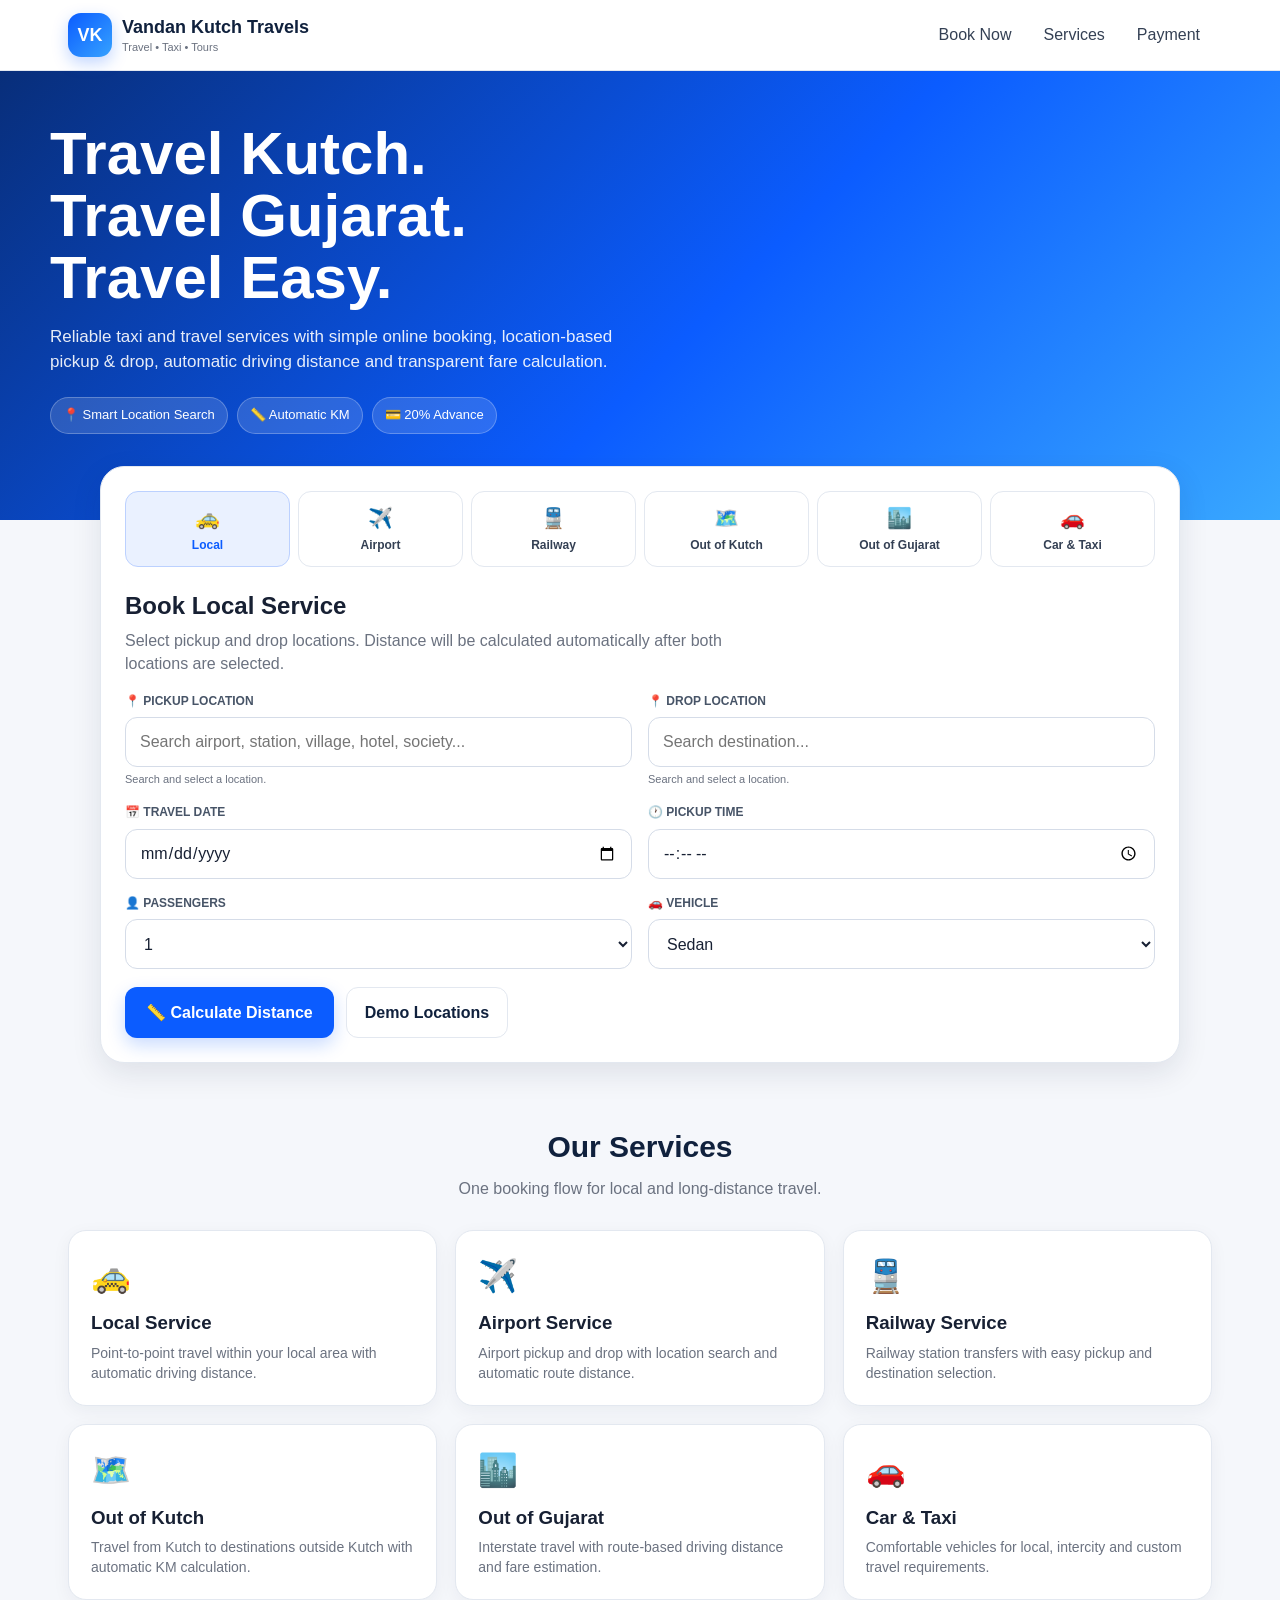
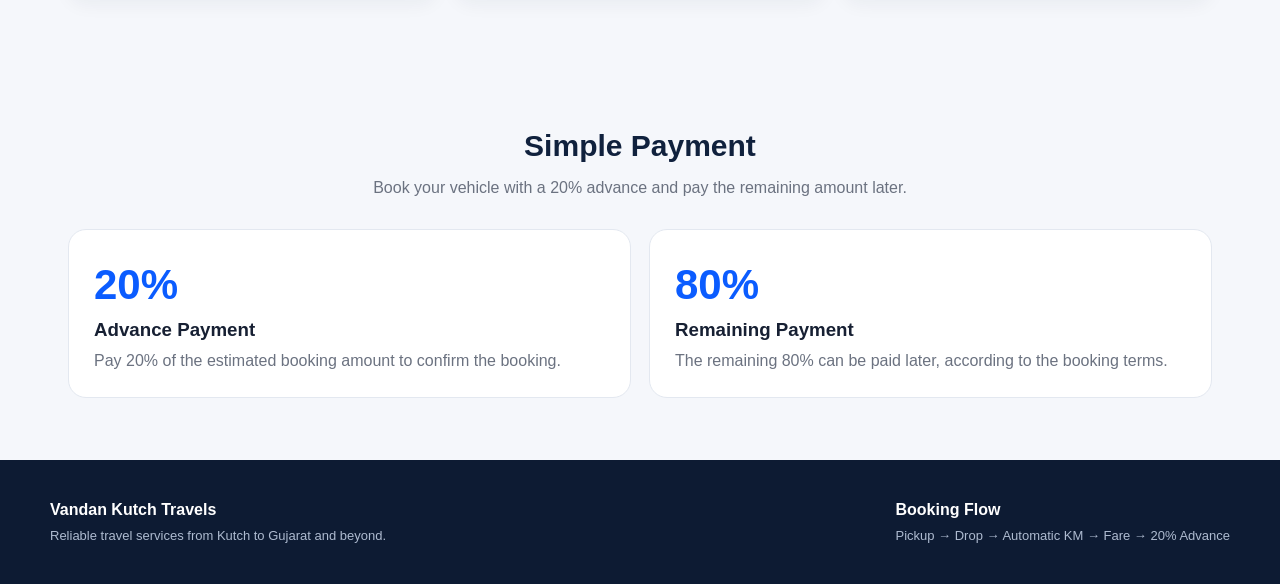
==== index.html @ 5c60fc68 "Add files via upload" ====
<!DOCTYPE html>
<html lang="en">
<head>
<meta charset="UTF-8">
<meta name="viewport" content="width=device-width, initial-scale=1.0, viewport-fit=cover">
<meta name="theme-color" content="#0b5cff">
<title>Vandan Kutch Travels</title>
<style>
*{box-sizing:border-box;margin:0;padding:0}
:root{
  --primary:#0b5cff;--primary2:#0647c7;--dark:#10213d;--text:#172033;
  --muted:#6b7280;--bg:#f5f7fb;--white:#fff;--green:#159447;
  --border:#e3e8f0;--shadow:0 10px 30px rgba(16,33,61,.10);--radius:18px
}
body{font-family:-apple-system,BlinkMacSystemFont,"Segoe UI",Roboto,Arial,sans-serif;background:var(--bg);color:var(--text);line-height:1.45}
button,input,select{font:inherit}
button{cursor:pointer}
.header{position:sticky;top:0;z-index:50;background:rgba(255,255,255,.96);backdrop-filter:blur(12px);border-bottom:1px solid var(--border)}
.nav{max-width:1180px;margin:auto;display:flex;align-items:center;justify-content:space-between;padding:13px 18px}
.brand{display:flex;align-items:center;gap:10px;text-decoration:none;color:var(--dark)}
.logo{width:44px;height:44px;border-radius:13px;background:linear-gradient(135deg,var(--primary),#36a2ff);color:white;display:grid;place-items:center;font-weight:900;font-size:18px;box-shadow:0 6px 16px rgba(11,92,255,.25)}
.brand strong{font-size:18px}.brand small{display:block;color:var(--muted);font-size:11px}
.navlinks{display:flex;gap:8px}.navlinks button{border:0;background:transparent;padding:10px 12px;color:#344054;border-radius:10px}.navlinks button:hover{background:#eef4ff}
.menu{display:none;border:0;background:#eef4ff;padding:9px 11px;border-radius:10px}
.hero{background:linear-gradient(135deg,#082e7a,#0b5cff 55%,#39a8ff);color:#fff;padding:52px 18px 86px}
.hero-inner{max-width:1180px;margin:auto;display:grid;grid-template-columns:1.05fr .95fr;gap:35px;align-items:center}
.hero h1{font-size:clamp(34px,5vw,60px);line-height:1.03;margin-bottom:17px}.hero p{font-size:17px;opacity:.9;max-width:610px}
.hero-badges{display:flex;flex-wrap:wrap;gap:9px;margin-top:22px}.badge{background:rgba(255,255,255,.14);border:1px solid rgba(255,255,255,.25);padding:8px 12px;border-radius:99px;font-size:13px}
.booking{margin-top:-54px;position:relative;z-index:2;padding:0 18px}
.booking-card{max-width:1080px;margin:auto;background:white;border:1px solid var(--border);border-radius:24px;box-shadow:var(--shadow);padding:24px}
.service-tabs{display:grid;grid-template-columns:repeat(6,1fr);gap:8px;margin-bottom:22px}
.service-tab{border:1px solid var(--border);background:#fff;padding:12px 7px;border-radius:13px;font-weight:700;color:#344054;font-size:12px}
.service-tab.active{background:#eaf1ff;color:var(--primary);border-color:#bcd1ff}
.tab-icon{font-size:20px;display:block;margin-bottom:4px}
.form-grid{display:grid;grid-template-columns:1fr 1fr;gap:16px}
.field{position:relative}.field label{font-size:12px;font-weight:800;color:#475467;display:block;margin-bottom:7px}
.field input,.field select{width:100%;height:50px;border:1px solid #d5dce8;border-radius:12px;padding:0 14px;outline:none;background:#fff;color:var(--text)}
.field input:focus,.field select:focus{border-color:var(--primary);box-shadow:0 0 0 3px rgba(11,92,255,.10)}
.location-wrap{position:relative}.location-status{font-size:11px;margin-top:5px;color:var(--muted)}
.suggestions{position:absolute;left:0;right:0;top:78px;background:#fff;border:1px solid var(--border);border-radius:12px;box-shadow:0 12px 28px rgba(0,0,0,.13);z-index:20;overflow:hidden;display:none}
.suggestion{padding:12px 14px;border-bottom:1px solid #f0f2f5;cursor:pointer}.suggestion:last-child{border:0}.suggestion:hover{background:#f6f9ff}.suggestion b{display:block;font-size:13px}.suggestion span{font-size:11px;color:var(--muted)}
.form-actions{display:flex;gap:12px;align-items:center;flex-wrap:wrap;margin-top:18px}
.primary{border:0;background:var(--primary);color:#fff;padding:14px 21px;border-radius:12px;font-weight:800;box-shadow:0 7px 18px rgba(11,92,255,.22)}
.primary:hover{background:var(--primary2)}
.secondary{border:1px solid var(--border);background:#fff;color:var(--dark);padding:13px 18px;border-radius:12px;font-weight:700}
.distance-box{margin-top:16px;background:#f7fbff;border:1px solid #d8e7ff;border-radius:15px;padding:15px;display:none}
.distance-row{display:flex;justify-content:space-between;gap:15px;flex-wrap:wrap}.distance-value{font-size:25px;font-weight:900;color:var(--primary)}.fare-value{font-size:25px;font-weight:900;color:var(--green)}
.note{font-size:11px;color:var(--muted);margin-top:5px}
.section{max-width:1180px;margin:auto;padding:62px 18px}.section h2{text-align:center;font-size:30px;color:var(--dark)}.section-lead{text-align:center;color:var(--muted);max-width:650px;margin:8px auto 30px}
.cards{display:grid;grid-template-columns:repeat(3,1fr);gap:18px}.card{background:#fff;border:1px solid var(--border);border-radius:18px;padding:22px;box-shadow:0 5px 18px rgba(16,33,61,.05)}.card-icon{font-size:32px}.card h3{margin:10px 0 6px}.card p{color:var(--muted);font-size:14px}
.payment{display:grid;grid-template-columns:1fr 1fr;gap:18px;align-items:stretch}.payment-box{background:#fff;border:1px solid var(--border);border-radius:18px;padding:25px}.advance{font-size:42px;font-weight:900;color:var(--primary)}
.summary{display:none;margin-top:18px;border:1px solid #cfe0ff;background:#f7faff;border-radius:17px;padding:20px}.summary h3{margin-bottom:12px}.summary-grid{display:grid;grid-template-columns:1fr 1fr;gap:10px;font-size:13px}.summary-grid div{background:#fff;border-radius:10px;padding:10px}.summary-grid span{display:block;color:var(--muted);font-size:11px}
.footer{background:#0d1b33;color:#dbe6f7;padding:38px 18px}.footer-inner{max-width:1180px;margin:auto;display:flex;justify-content:space-between;gap:25px;flex-wrap:wrap}.footer strong{color:#fff}.footer p{font-size:13px;margin-top:6px;color:#aebbd0}
.toast{position:fixed;right:18px;bottom:18px;z-index:100;background:#172033;color:#fff;padding:13px 16px;border-radius:12px;box-shadow:var(--shadow);display:none;font-size:13px}
@media(max-width:850px){.hero-inner{grid-template-columns:1fr}.hero{padding-top:38px}.service-tabs{grid-template-columns:repeat(3,1fr)}.cards{grid-template-columns:1fr 1fr}.payment{grid-template-columns:1fr}.navlinks{display:none}.menu{display:block}}
@media(max-width:560px){.form-grid{grid-template-columns:1fr}.cards{grid-template-columns:1fr}.booking-card{padding:16px;border-radius:18px}.service-tab{padding:10px 4px}.hero{padding-bottom:70px}.section{padding:45px 16px}.summary-grid{grid-template-columns:1fr}.brand strong{font-size:15px}}
</style>
</head>
<body>

<header class="header">
  <nav class="nav">
    <a class="brand" href="#">
      <div class="logo">VK</div>
      <div><strong>Vandan Kutch Travels</strong><small>Travel • Taxi • Tours</small></div>
    </a>
    <div class="navlinks">
      <button onclick="scrollToBooking()">Book Now</button>
      <button onclick="document.getElementById('services').scrollIntoView({behavior:'smooth'})">Services</button>
      <button onclick="document.getElementById('payment').scrollIntoView({behavior:'smooth'})">Payment</button>
    </div>
    <button class="menu" onclick="scrollToBooking()">☰</button>
  </nav>
</header>

<section class="hero">
  <div class="hero-inner">
    <div>
      <h1>Travel Kutch.<br>Travel Gujarat.<br>Travel Easy.</h1>
      <p>Reliable taxi and travel services with simple online booking, location-based pickup & drop, automatic driving distance and transparent fare calculation.</p>
      <div class="hero-badges">
        <span class="badge">📍 Smart Location Search</span>
        <span class="badge">📏 Automatic KM</span>
        <span class="badge">💳 20% Advance</span>
      </div>
    </div>
    <div></div>
  </div>
</section>

<section class="booking" id="booking">
  <div class="booking-card">
    <div class="service-tabs" id="serviceTabs">
      <button class="service-tab active" data-service="Local Service"><span class="tab-icon">🚕</span>Local</button>
      <button class="service-tab" data-service="Airport Service"><span class="tab-icon">✈️</span>Airport</button>
      <button class="service-tab" data-service="Railway Service"><span class="tab-icon">🚆</span>Railway</button>
      <button class="service-tab" data-service="Out of Kutch Service"><span class="tab-icon">🗺️</span>Out of Kutch</button>
      <button class="service-tab" data-service="Out of Gujarat Service"><span class="tab-icon">🏙️</span>Out of Gujarat</button>
      <button class="service-tab" data-service="Car & Taxi"><span class="tab-icon">🚗</span>Car & Taxi</button>
    </div>

    <h2 id="bookingTitle">Book Local Service</h2>
    <p class="section-lead" style="margin:5px 0 18px;text-align:left">Select pickup and drop locations. Distance will be calculated automatically after both locations are selected.</p>

    <div class="form-grid">
      <div class="field">
        <label>📍 PICKUP LOCATION</label>
        <div class="location-wrap">
          <input id="pickup" autocomplete="off" placeholder="Search airport, station, village, hotel, society..." />
          <div id="pickupSuggestions" class="suggestions"></div>
        </div>
        <div id="pickupStatus" class="location-status">Search and select a location.</div>
      </div>

      <div class="field">
        <label>📍 DROP LOCATION</label>
        <div class="location-wrap">
          <input id="drop" autocomplete="off" placeholder="Search destination..." />
          <div id="dropSuggestions" class="suggestions"></div>
        </div>
        <div id="dropStatus" class="location-status">Search and select a location.</div>
      </div>

      <div class="field">
        <label>📅 TRAVEL DATE</label>
        <input id="travelDate" type="date">
      </div>
      <div class="field">
        <label>🕐 PICKUP TIME</label>
        <input id="travelTime" type="time">
      </div>

      <div class="field">
        <label>👤 PASSENGERS</label>
        <select id="passengers"><option>1</option><option>2</option><option>3</option><option>4</option><option>5</option><option>6</option><option>7</option><option>8+</option></select>
      </div>
      <div class="field">
        <label>🚗 VEHICLE</label>
        <select id="vehicle">
          <option value="Sedan">Sedan</option>
          <option value="SUV">SUV</option>
          <option value="Innova">Innova</option>
          <option value="Tempo Traveller">Tempo Traveller</option>
        </select>
      </div>
    </div>

    <div class="form-actions">
      <button class="primary" onclick="calculateDistance()">📏 Calculate Distance</button>
      <button class="secondary" onclick="useDemoLocations()">Demo Locations</button>
    </div>

    <div class="distance-box" id="distanceBox">
      <div class="distance-row">
        <div><small>DRIVING DISTANCE</small><div class="distance-value" id="distanceValue">—</div><div class="note" id="durationValue">—</div></div>
        <div><small>ESTIMATED FARE</small><div class="fare-value" id="fareValue">₹ —</div><div class="note">Final fare can be confirmed by Vandan Kutch Travels.</div></div>
      </div>
    </div>

    <div class="summary" id="summary">
      <h3>Booking Summary</h3>
      <div class="summary-grid">
        <div><span>Service</span><b id="sService">—</b></div>
        <div><span>Vehicle</span><b id="sVehicle">—</b></div>
        <div><span>Pickup</span><b id="sPickup">—</b></div>
        <div><span>Drop</span><b id="sDrop">—</b></div>
        <div><span>Date & Time</span><b id="sDate">—</b></div>
        <div><span>Advance (20%)</span><b id="sAdvance">—</b></div>
      </div>
      <button class="primary" style="margin-top:15px" onclick="sendBooking()">Continue Booking</button>
    </div>
  </div>
</section>

<section class="section" id="services">
  <h2>Our Services</h2>
  <p class="section-lead">One booking flow for local and long-distance travel.</p>
  <div class="cards">
    <div class="card"><div class="card-icon">🚕</div><h3>Local Service</h3><p>Point-to-point travel within your local area with automatic driving distance.</p></div>
    <div class="card"><div class="card-icon">✈️</div><h3>Airport Service</h3><p>Airport pickup and drop with location search and automatic route distance.</p></div>
    <div class="card"><div class="card-icon">🚆</div><h3>Railway Service</h3><p>Railway station transfers with easy pickup and destination selection.</p></div>
    <div class="card"><div class="card-icon">🗺️</div><h3>Out of Kutch</h3><p>Travel from Kutch to destinations outside Kutch with automatic KM calculation.</p></div>
    <div class="card"><div class="card-icon">🏙️</div><h3>Out of Gujarat</h3><p>Interstate travel with route-based driving distance and fare estimation.</p></div>
    <div class="card"><div class="card-icon">🚗</div><h3>Car & Taxi</h3><p>Comfortable vehicles for local, intercity and custom travel requirements.</p></div>
  </div>
</section>

<section class="section" id="payment">
  <h2>Simple Payment</h2>
  <p class="section-lead">Book your vehicle with a 20% advance and pay the remaining amount later.</p>
  <div class="payment">
    <div class="payment-box"><div class="advance">20%</div><h3>Advance Payment</h3><p style="color:var(--muted);margin-top:6px">Pay 20% of the estimated booking amount to confirm the booking.</p></div>
    <div class="payment-box"><div class="advance">80%</div><h3>Remaining Payment</h3><p style="color:var(--muted);margin-top:6px">The remaining 80% can be paid later, according to the booking terms.</p></div>
  </div>
</section>

<footer class="footer">
  <div class="footer-inner">
    <div><strong>Vandan Kutch Travels</strong><p>Reliable travel services from Kutch to Gujarat and beyond.</p></div>
    <div><strong>Booking Flow</strong><p>Pickup → Drop → Automatic KM → Fare → 20% Advance</p></div>
  </div>
</footer>

<div class="toast" id="toast"></div>

<script>
/*
  VAN​DAN KUTCH TRAVELS — AUTOMATIC DISTANCE ENGINE

  IMPORTANT:
  1. Enable Google Maps Platform APIs in Google Cloud.
  2. For production, use a restricted API key and preferably a secure backend/proxy.
  3. Replace GOOGLE_MAPS_API_KEY below with your browser-restricted key.
  4. The production version should use Google Places/Autocomplete + Routes API.
*/

const GOOGLE_MAPS_API_KEY = "YOUR_GOOGLE_MAPS_API_KEY";

let selectedService = "Local Service";
let pickupPlace = null;
let dropPlace = null;
let lastDistanceKm = 0;

const serviceTabs = document.querySelectorAll(".service-tab");
serviceTabs.forEach(btn => btn.addEventListener("click", () => {
  serviceTabs.forEach(b => b.classList.remove("active"));
  btn.classList.add("active");
  selectedService = btn.dataset.service;
  document.getElementById("bookingTitle").textContent = "Book " + selectedService;
  resetRoute();
}));

function scrollToBooking(){document.getElementById("booking").scrollIntoView({behavior:"smooth"});}

function resetRoute(){
  pickupPlace=null;dropPlace=null;lastDistanceKm=0;
  document.getElementById("pickupStatus").textContent="Search and select a location.";
  document.getElementById("dropStatus").textContent="Search and select a location.";
  document.getElementById("distanceBox").style.display="none";
  document.getElementById("summary").style.display="none";
}

function showToast(msg){
  const t=document.getElementById("toast");t.textContent=msg;t.style.display="block";
  clearTimeout(window.toastTimer);window.toastTimer=setTimeout(()=>t.style.display="none",2800);
}

/*
  Demo autocomplete:
  This is only a fallback so the new HTML can be tested immediately.
  In production, replace this with Google Places Autocomplete / Places API.
*/
const demoPlaces=[
  {name:"Bhuj Airport, Bhuj, Gujarat",lat:23.2878,lng:69.6701},
  {name:"Bhuj Railway Station, Bhuj, Gujarat",lat:23.2534,lng:69.6669},
  {name:"Mundra, Kutch, Gujarat",lat:22.8397,lng:69.7219},
  {name:"Gandhidham, Kutch, Gujarat",lat:23.0753,lng:70.1337},
  {name:"Anjar, Kutch, Gujarat",lat:23.1132,lng:70.0266},
  {name:"Gandhi Dham Railway Station, Gujarat",lat:23.0745,lng:70.1328},
  {name:"Ahmedabad Airport, Gujarat",lat:23.0734,lng:72.6266},
  {name:"Ahmedabad Railway Station, Gujarat",lat:23.0264,lng:72.6006},
  {name:"Vadodara Airport, Gujarat",lat:22.3362,lng:73.2263},
  {name:"Rajkot Airport, Gujarat",lat:22.3094,lng:70.7795}
];

function attachSearch(inputId,suggestId,statusId,type){
  const input=document.getElementById(inputId), box=document.getElementById(suggestId);
  input.addEventListener("input",()=>{
    const q=input.value.trim().toLowerCase();
    box.innerHTML="";
    if(!q){box.style.display="none";return}
    const matches=demoPlaces.filter(p=>p.name.toLowerCase().includes(q)).slice(0,6);
    matches.forEach(p=>{
      const d=document.createElement("div");d.className="suggestion";
      d.innerHTML="<b>📍 "+p.name.split(",")[0]+"</b><span>"+p.name+"</span>";
      d.onclick=()=>{
        input.value=p.name;
        box.style.display="none";
        if(type==="pickup") pickupPlace=p; else dropPlace=p;
        document.getElementById(statusId).textContent="✓ Location selected";
        if(pickupPlace&&dropPlace) calculateDistance();
      };
      box.appendChild(d);
    });
    box.style.display=matches.length?"block":"none";
  });
}
attachSearch("pickup","pickupSuggestions","pickupStatus","pickup");
attachSearch("drop","dropSuggestions","dropStatus","drop");

function haversine(a,b){
  const R=6371,rad=Math.PI/180;
  const dLat=(b.lat-a.lat)*rad,dLng=(b.lng-a.lng)*rad;
  const x=Math.sin(dLat/2)**2+Math.cos(a.lat*rad)*Math.cos(b.lat*rad)*Math.sin(dLng/2)**2;
  return 2*R*Math.asin(Math.sqrt(x));
}

/*
  Route distance:
  The demo fallback estimates distance using coordinates.
  Once Google Routes API is connected, replace this function with
  computeRoutes() from your secured backend / Google Routes API.
*/
async function getDrivingDistance(){
  if(!pickupPlace||!dropPlace) throw new Error("Select both locations.");

  // Production placeholder:
  // return await fetch("/api/routes", {
  //   method:"POST",
  //   headers:{"Content-Type":"application/json"},
  //   body:JSON.stringify({origin:pickupPlace,destination:dropPlace})
  // }).then(r=>r.json());

  // Temporary test fallback — NOT road distance.
  // This keeps the UI functional until the Google Routes API is connected.
  const straightKm=haversine(pickupPlace,dropPlace);
  return {distanceKm:straightKm*1.25,durationMin:Math.max(8,Math.round(straightKm*1.8))};
}

function ratePerKm(){
  switch(selectedService){
    case "Local Service": return 18;
    case "Airport Service": return 20;
    case "Railway Service": return 19;
    case "Out of Kutch Service": return 17;
    case "Out of Gujarat Service": return 16;
    case "Car & Taxi": return 18;
    default:return 18;
  }
}

async function calculateDistance(){
  if(!pickupPlace||!dropPlace){
    showToast("Please search and select both Pickup and Drop locations.");
    return;
  }
  const btn=document.querySelector(".form-actions .primary");
  const old=btn.textContent;btn.disabled=true;btn.textContent="Calculating…";
  try{
    const route=await getDrivingDistance();
    lastDistanceKm=route.distanceKm;
    const fare=Math.max(300,Math.round(lastDistanceKm*ratePerKm()));
    document.getElementById("distanceValue").textContent=lastDistanceKm.toFixed(1)+" KM";
    document.getElementById("durationValue").textContent="Estimated driving time: "+route.durationMin+" min";
    document.getElementById("fareValue").textContent="₹ "+fare.toLocaleString("en-IN");
    document.getElementById("distanceBox").style.display="block";
    updateSummary(fare);
  }catch(e){showToast(e.message||"Could not calculate route.");}
  finally{btn.disabled=false;btn.textContent=old}
}

function updateSummary(fare){
  document.getElementById("sService").textContent=selectedService;
  document.getElementById("sVehicle").textContent=document.getElementById("vehicle").value;
  document.getElementById("sPickup").textContent=pickupPlace.name;
  document.getElementById("sDrop").textContent=dropPlace.name;
  const date=document.getElementById("travelDate").value||"Date not selected";
  const time=document.getElementById("travelTime").value||"Time not selected";
  document.getElementById("sDate").textContent=date+" • "+time;
  document.getElementById("sAdvance").textContent="₹ "+Math.round(fare*.20).toLocaleString("en-IN");
  document.getElementById("summary").style.display="block";
}

function useDemoLocations(){
  pickupPlace=demoPlaces[1];dropPlace=demoPlaces[0];
  document.getElementById("pickup").value=pickupPlace.name;
  document.getElementById("drop").value=dropPlace.name;
  document.getElementById("pickupStatus").textContent="✓ Location selected";
  document.getElementById("dropStatus").textContent="✓ Location selected";
  calculateDistance();
}

function sendBooking(){
  if(!pickupPlace||!dropPlace||!lastDistanceKm){showToast("Please calculate the distance first.");return}
  showToast("Booking flow ready — connect Firebase/WhatsApp/payment next.");
}

document.getElementById("travelDate").min=new Date().toISOString().split("T")[0];
</script>
</body>
</html>
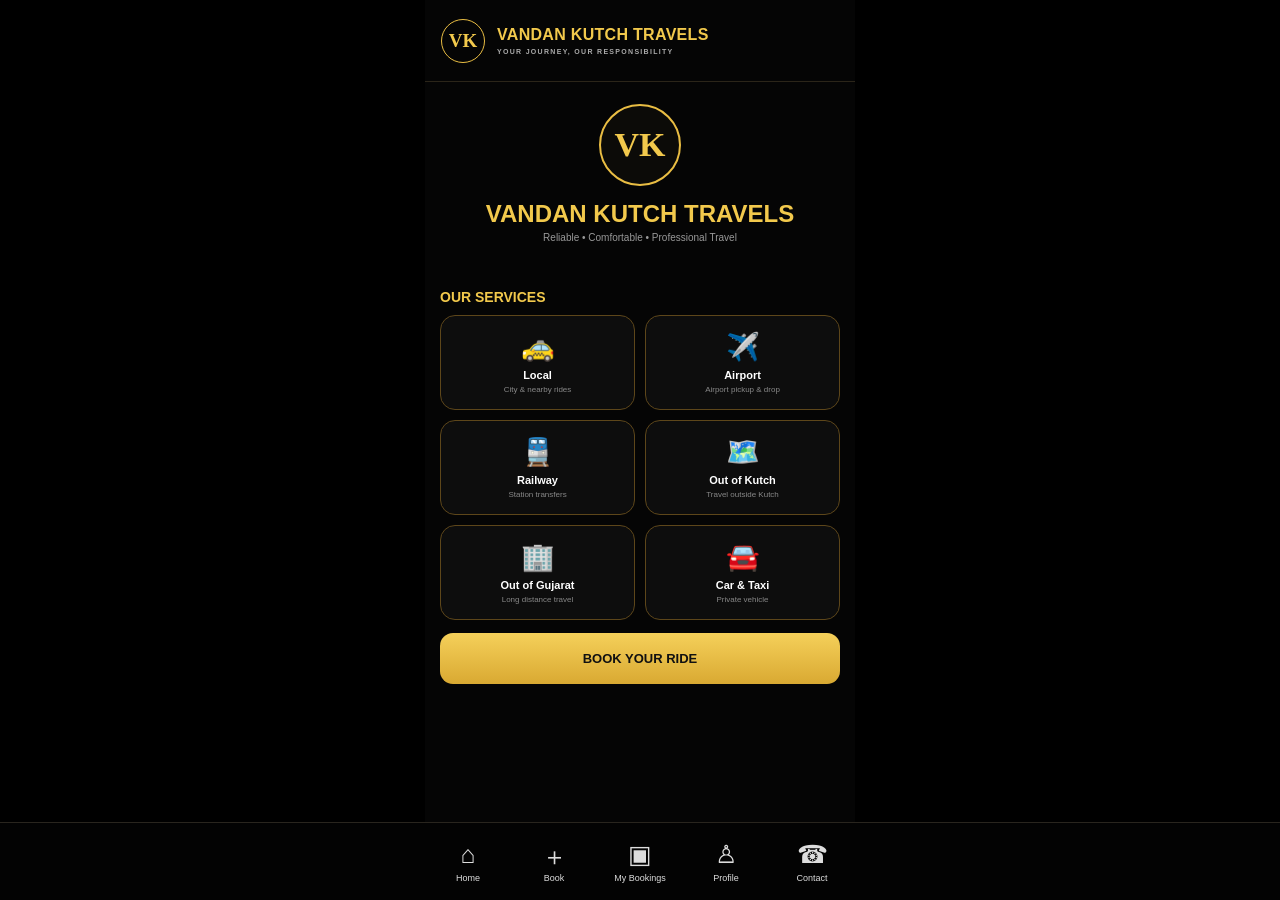
==== commit 56b208c6: "Update index.html" ====
--- a/index.html
+++ b/index.html
@@ -3,379 +3,2934 @@
 <head>
 <meta charset="UTF-8">
 <meta name="viewport" content="width=device-width, initial-scale=1.0, viewport-fit=cover">
-<meta name="theme-color" content="#0b5cff">
+<meta name="theme-color" content="#050505">
+
 <title>Vandan Kutch Travels</title>
+
 <style>
-*{box-sizing:border-box;margin:0;padding:0}
-:root{
-  --primary:#0b5cff;--primary2:#0647c7;--dark:#10213d;--text:#172033;
-  --muted:#6b7280;--bg:#f5f7fb;--white:#fff;--green:#159447;
-  --border:#e3e8f0;--shadow:0 10px 30px rgba(16,33,61,.10);--radius:18px
-}
-body{font-family:-apple-system,BlinkMacSystemFont,"Segoe UI",Roboto,Arial,sans-serif;background:var(--bg);color:var(--text);line-height:1.45}
-button,input,select{font:inherit}
-button{cursor:pointer}
-.header{position:sticky;top:0;z-index:50;background:rgba(255,255,255,.96);backdrop-filter:blur(12px);border-bottom:1px solid var(--border)}
-.nav{max-width:1180px;margin:auto;display:flex;align-items:center;justify-content:space-between;padding:13px 18px}
-.brand{display:flex;align-items:center;gap:10px;text-decoration:none;color:var(--dark)}
-.logo{width:44px;height:44px;border-radius:13px;background:linear-gradient(135deg,var(--primary),#36a2ff);color:white;display:grid;place-items:center;font-weight:900;font-size:18px;box-shadow:0 6px 16px rgba(11,92,255,.25)}
-.brand strong{font-size:18px}.brand small{display:block;color:var(--muted);font-size:11px}
-.navlinks{display:flex;gap:8px}.navlinks button{border:0;background:transparent;padding:10px 12px;color:#344054;border-radius:10px}.navlinks button:hover{background:#eef4ff}
-.menu{display:none;border:0;background:#eef4ff;padding:9px 11px;border-radius:10px}
-.hero{background:linear-gradient(135deg,#082e7a,#0b5cff 55%,#39a8ff);color:#fff;padding:52px 18px 86px}
-.hero-inner{max-width:1180px;margin:auto;display:grid;grid-template-columns:1.05fr .95fr;gap:35px;align-items:center}
-.hero h1{font-size:clamp(34px,5vw,60px);line-height:1.03;margin-bottom:17px}.hero p{font-size:17px;opacity:.9;max-width:610px}
-.hero-badges{display:flex;flex-wrap:wrap;gap:9px;margin-top:22px}.badge{background:rgba(255,255,255,.14);border:1px solid rgba(255,255,255,.25);padding:8px 12px;border-radius:99px;font-size:13px}
-.booking{margin-top:-54px;position:relative;z-index:2;padding:0 18px}
-.booking-card{max-width:1080px;margin:auto;background:white;border:1px solid var(--border);border-radius:24px;box-shadow:var(--shadow);padding:24px}
-.service-tabs{display:grid;grid-template-columns:repeat(6,1fr);gap:8px;margin-bottom:22px}
-.service-tab{border:1px solid var(--border);background:#fff;padding:12px 7px;border-radius:13px;font-weight:700;color:#344054;font-size:12px}
-.service-tab.active{background:#eaf1ff;color:var(--primary);border-color:#bcd1ff}
-.tab-icon{font-size:20px;display:block;margin-bottom:4px}
-.form-grid{display:grid;grid-template-columns:1fr 1fr;gap:16px}
-.field{position:relative}.field label{font-size:12px;font-weight:800;color:#475467;display:block;margin-bottom:7px}
-.field input,.field select{width:100%;height:50px;border:1px solid #d5dce8;border-radius:12px;padding:0 14px;outline:none;background:#fff;color:var(--text)}
-.field input:focus,.field select:focus{border-color:var(--primary);box-shadow:0 0 0 3px rgba(11,92,255,.10)}
-.location-wrap{position:relative}.location-status{font-size:11px;margin-top:5px;color:var(--muted)}
-.suggestions{position:absolute;left:0;right:0;top:78px;background:#fff;border:1px solid var(--border);border-radius:12px;box-shadow:0 12px 28px rgba(0,0,0,.13);z-index:20;overflow:hidden;display:none}
-.suggestion{padding:12px 14px;border-bottom:1px solid #f0f2f5;cursor:pointer}.suggestion:last-child{border:0}.suggestion:hover{background:#f6f9ff}.suggestion b{display:block;font-size:13px}.suggestion span{font-size:11px;color:var(--muted)}
-.form-actions{display:flex;gap:12px;align-items:center;flex-wrap:wrap;margin-top:18px}
-.primary{border:0;background:var(--primary);color:#fff;padding:14px 21px;border-radius:12px;font-weight:800;box-shadow:0 7px 18px rgba(11,92,255,.22)}
-.primary:hover{background:var(--primary2)}
-.secondary{border:1px solid var(--border);background:#fff;color:var(--dark);padding:13px 18px;border-radius:12px;font-weight:700}
-.distance-box{margin-top:16px;background:#f7fbff;border:1px solid #d8e7ff;border-radius:15px;padding:15px;display:none}
-.distance-row{display:flex;justify-content:space-between;gap:15px;flex-wrap:wrap}.distance-value{font-size:25px;font-weight:900;color:var(--primary)}.fare-value{font-size:25px;font-weight:900;color:var(--green)}
-.note{font-size:11px;color:var(--muted);margin-top:5px}
-.section{max-width:1180px;margin:auto;padding:62px 18px}.section h2{text-align:center;font-size:30px;color:var(--dark)}.section-lead{text-align:center;color:var(--muted);max-width:650px;margin:8px auto 30px}
-.cards{display:grid;grid-template-columns:repeat(3,1fr);gap:18px}.card{background:#fff;border:1px solid var(--border);border-radius:18px;padding:22px;box-shadow:0 5px 18px rgba(16,33,61,.05)}.card-icon{font-size:32px}.card h3{margin:10px 0 6px}.card p{color:var(--muted);font-size:14px}
-.payment{display:grid;grid-template-columns:1fr 1fr;gap:18px;align-items:stretch}.payment-box{background:#fff;border:1px solid var(--border);border-radius:18px;padding:25px}.advance{font-size:42px;font-weight:900;color:var(--primary)}
-.summary{display:none;margin-top:18px;border:1px solid #cfe0ff;background:#f7faff;border-radius:17px;padding:20px}.summary h3{margin-bottom:12px}.summary-grid{display:grid;grid-template-columns:1fr 1fr;gap:10px;font-size:13px}.summary-grid div{background:#fff;border-radius:10px;padding:10px}.summary-grid span{display:block;color:var(--muted);font-size:11px}
-.footer{background:#0d1b33;color:#dbe6f7;padding:38px 18px}.footer-inner{max-width:1180px;margin:auto;display:flex;justify-content:space-between;gap:25px;flex-wrap:wrap}.footer strong{color:#fff}.footer p{font-size:13px;margin-top:6px;color:#aebbd0}
-.toast{position:fixed;right:18px;bottom:18px;z-index:100;background:#172033;color:#fff;padding:13px 16px;border-radius:12px;box-shadow:var(--shadow);display:none;font-size:13px}
-@media(max-width:850px){.hero-inner{grid-template-columns:1fr}.hero{padding-top:38px}.service-tabs{grid-template-columns:repeat(3,1fr)}.cards{grid-template-columns:1fr 1fr}.payment{grid-template-columns:1fr}.navlinks{display:none}.menu{display:block}}
-@media(max-width:560px){.form-grid{grid-template-columns:1fr}.cards{grid-template-columns:1fr}.booking-card{padding:16px;border-radius:18px}.service-tab{padding:10px 4px}.hero{padding-bottom:70px}.section{padding:45px 16px}.summary-grid{grid-template-columns:1fr}.brand strong{font-size:15px}}
+*{
+  box-sizing:border-box;
+}
+
+html,body{
+  margin:0;
+  padding:0;
+  background:#000;
+  color:#fff;
+  font-family:-apple-system,BlinkMacSystemFont,"Segoe UI",Arial,sans-serif;
+}
+
+body{
+  min-height:100vh;
+}
+
+.app{
+  max-width:430px;
+  min-height:100vh;
+  margin:auto;
+  background:#050505;
+  padding-bottom:84px;
+}
+
+button,
+input,
+select{
+  font:inherit;
+}
+
+button{
+  cursor:pointer;
+}
+
+.screen{
+  display:none;
+  min-height:calc(100vh - 84px);
+}
+
+.screen.active{
+  display:block;
+}
+
+/* =========================
+   COMMON HEADER
+========================= */
+
+header{
+  height:82px;
+  padding:12px 16px;
+  border-bottom:1px solid #2b2519;
+
+  display:flex;
+  align-items:center;
+  gap:12px;
+
+  position:sticky;
+  top:0;
+
+  background:#050505;
+  z-index:5;
+}
+
+.logo{
+  width:44px;
+  height:44px;
+
+  border:1.5px solid #e9bd43;
+  border-radius:50%;
+
+  display:grid;
+  place-items:center;
+
+  color:#f2c94c;
+
+  font:700 19px Georgia,serif;
+}
+
+.brand{
+  font-weight:900;
+  color:#f2c94c;
+  font-size:16px;
+  letter-spacing:.3px;
+}
+
+.brand small{
+  display:block;
+  color:#aaa;
+  font-size:7px;
+  letter-spacing:1.3px;
+  margin-top:4px;
+}
+
+.back{
+  width:42px;
+  height:42px;
+
+  border:1px solid #6c521d;
+  border-radius:50%;
+
+  background:#111;
+  color:#f2c94c;
+
+  font-size:28px;
+}
+
+/* =========================
+   COMMON
+========================= */
+
+.content{
+  padding:18px 15px;
+}
+
+.heading{
+  text-align:center;
+  color:#f2c94c;
+  font-size:25px;
+  font-weight:900;
+  margin:4px 0;
+}
+
+.sub{
+  text-align:center;
+  color:#aaa;
+  font-size:10px;
+  line-height:1.5;
+  margin:6px 18px 18px;
+}
+
+.card{
+  border:1px solid #60491a;
+  border-radius:17px;
+
+  background:
+    linear-gradient(
+      145deg,
+      #12110d,
+      #080808
+    );
+
+  padding:15px;
+  margin-bottom:12px;
+}
+
+.gold{
+  color:#f2c94c;
+}
+
+.btn{
+  width:100%;
+  height:51px;
+
+  border:0;
+  border-radius:13px;
+
+  background:
+    linear-gradient(
+      #f5d05a,
+      #d9a932
+    );
+
+  color:#111;
+
+  font-size:13px;
+  font-weight:900;
+}
+
+.outline{
+  width:100%;
+  height:48px;
+
+  border:1px solid #73571e;
+  border-radius:12px;
+
+  background:#0b0b0b;
+  color:#f2c94c;
+
+  font-size:11px;
+  font-weight:800;
+}
+
+/* =========================
+   HOME SCREEN
+========================= */
+
+.home-hero{
+  padding:22px 16px 10px;
+  text-align:center;
+}
+
+.home-hero .vk{
+  width:82px;
+  height:82px;
+
+  margin:auto;
+
+  border:2px solid #e9bd43;
+  border-radius:50%;
+
+  display:grid;
+  place-items:center;
+
+  color:#f2c94c;
+
+  font:700 34px Georgia,serif;
+
+  background:#0c0b08;
+}
+
+.home-hero h1{
+  font-size:24px;
+  color:#f2c94c;
+  margin:14px 0 4px;
+}
+
+.home-hero p{
+  color:#999;
+  font-size:10px;
+  margin:0;
+}
+
+.service-title{
+  text-align:left;
+  color:#f2c94c;
+  font-weight:900;
+  font-size:14px;
+  margin:18px 0 10px;
+}
+
+.services{
+  display:grid;
+  grid-template-columns:repeat(2,1fr);
+  gap:10px;
+}
+
+.service-card{
+  border:1px solid #5d461a;
+  border-radius:15px;
+
+  background:#0d0d0d;
+
+  padding:15px 10px;
+
+  text-align:center;
+
+  color:#fff;
+}
+
+.service-card .sicon{
+  font-size:27px;
+}
+
+.service-card b{
+  display:block;
+  font-size:11px;
+  margin-top:6px;
+}
+
+.service-card small{
+  color:#888;
+  font-size:8px;
+  display:block;
+  margin-top:4px;
+}
+
+.quick{
+  margin-top:13px;
+}
+
+/* =========================
+   BOOK SCREEN
+========================= */
+
+.service-grid{
+  display:grid;
+  grid-template-columns:repeat(3,1fr);
+  gap:8px;
+
+  margin-bottom:14px;
+}
+
+.service{
+  height:69px;
+
+  border:1px solid #60491a;
+  border-radius:12px;
+
+  background:#0d0d0d;
+  color:#ddd;
+
+  font-size:10px;
+  font-weight:800;
+}
+
+.service.active{
+  background:
+    linear-gradient(
+      145deg,
+      #f5d05a,
+      #c79428
+    );
+
+  color:#111;
+
+  border-color:#f5cf59;
+}
+
+.label{
+  font-size:9px;
+  font-weight:900;
+  letter-spacing:1.1px;
+
+  color:#aaa;
+
+  margin:0 0 7px;
+}
+
+.field{
+  position:relative;
+  margin-bottom:12px;
+}
+
+.field .ico{
+  position:absolute;
+  left:12px;
+  top:12px;
+
+  color:#f2c94c;
+  font-size:17px;
+}
+
+input,
+select{
+  width:100%;
+  height:47px;
+
+  border:1px solid #3b3325;
+  border-radius:11px;
+
+  background:#050505;
+  color:#fff;
+
+  padding:0 12px 0 38px;
+
+  font-size:12px;
+  outline:none;
+}
+
+input:focus,
+select:focus{
+  border-color:#dcb343;
+}
+
+.two{
+  display:grid;
+  grid-template-columns:1fr 1fr;
+  gap:9px;
+}
+
+.info{
+  display:flex;
+  align-items:center;
+  gap:10px;
+
+  border:1px solid #3b3325;
+  border-radius:11px;
+
+  padding:10px;
+
+  background:#080808;
+}
+
+.caricon{
+  font-size:29px;
+}
+
+.info b{
+  font-size:11px;
+}
+
+.info small{
+  display:block;
+  color:#aaa;
+  font-size:8px;
+  margin-top:3px;
+}
+
+.distance{
+  padding:13px;
+
+  border:1px solid #72551c;
+  border-radius:15px;
+
+  background:
+    linear-gradient(
+      145deg,
+      #151108,
+      #090909
+    );
+
+  margin-bottom:12px;
+}
+
+.distance-title{
+  display:flex;
+  justify-content:space-between;
+
+  color:#f2c94c;
+
+  font-size:11px;
+  font-weight:900;
+}
+
+.distance-value{
+  font-size:25px;
+  font-weight:900;
+  margin-top:4px;
+}
+
+.distance-note{
+  font-size:9px;
+  color:#999;
+  margin-top:4px;
+}
+
+.fare{
+  padding:14px;
+
+  border:1px solid #72551c;
+  border-radius:15px;
+
+  background:#0d0d0d;
+
+  margin:12px 0;
+}
+
+.fare-row{
+  display:flex;
+  justify-content:space-between;
+  align-items:center;
+}
+
+.fare-row b:first-child{
+  font-size:11px;
+  color:#aaa;
+}
+
+.amount{
+  font-size:25px;
+  font-weight:900;
+}
+
+.amount small{
+  font-size:10px;
+  color:#aaa;
+}
+
+.payment{
+  border-top:1px solid #3b3325;
+
+  margin-top:10px;
+  padding-top:10px;
+
+  display:flex;
+  justify-content:space-between;
+
+  font-size:10px;
+}
+
+.payment b{
+  color:#f2c94c;
+}
+
+.whatsapp{
+  width:100%;
+  height:52px;
+
+  border:0;
+  border-radius:14px;
+
+  background:#25d366;
+
+  color:#061007;
+
+  font-size:13px;
+  font-weight:900;
+
+  margin-top:9px;
+}
+
+.note{
+  text-align:center;
+  color:#777;
+  font-size:8px;
+  line-height:1.5;
+  margin:9px 20px;
+}
+
+/* =========================
+   MY BOOKINGS
+========================= */
+
+.empty{
+  text-align:center;
+
+  border:1px solid #60491a;
+  border-radius:18px;
+
+  background:
+    linear-gradient(
+      145deg,
+      #12110d,
+      #080808
+    );
+
+  padding:35px 20px;
+}
+
+.empty .icon{
+  width:70px;
+  height:70px;
+
+  border:1px solid #9a7527;
+  border-radius:50%;
+
+  display:grid;
+  place-items:center;
+
+  margin:auto;
+
+  background:#111;
+
+  color:#f2c94c;
+
+  font-size:34px;
+}
+
+.empty h3{
+  margin:15px 0 7px;
+  font-size:17px;
+}
+
+.empty p{
+  color:#999;
+  font-size:11px;
+  line-height:1.5;
+  margin:0 0 18px;
+}
+
+/* =========================
+   PROFILE
+========================= */
+
+.profile-card{
+  text-align:center;
+
+  border:1px solid #60491a;
+  border-radius:18px;
+
+  background:
+    linear-gradient(
+      145deg,
+      #12110d,
+      #080808
+    );
+
+  padding:18px 15px;
+
+  margin-bottom:12px;
+}
+
+.avatar{
+  width:88px;
+  height:88px;
+
+  margin:auto;
+
+  border-radius:50%;
+
+  border:2px solid #e9bd43;
+
+  background:#111;
+
+  display:grid;
+  place-items:center;
+
+  color:#f2c94c;
+
+  font-size:34px;
+
+  overflow:hidden;
+}
+
+.avatar img{
+  width:100%;
+  height:100%;
+  object-fit:cover;
+}
+
+.photo-btn{
+  margin-top:10px;
+
+  background:none;
+
+  border:1px solid #73571e;
+
+  color:#f2c94c;
+
+  border-radius:9px;
+
+  padding:7px 12px;
+
+  font-size:9px;
+  font-weight:800;
+}
+
+.profile-card h3{
+  margin:10px 0 3px;
+  font-size:17px;
+}
+
+.profile-card p{
+  margin:0;
+  color:#999;
+  font-size:10px;
+}
+
+.form{
+  border:1px solid #4f3e1c;
+  border-radius:16px;
+
+  background:#0d0d0d;
+
+  padding:15px;
+}
+
+.form input{
+  padding-left:12px;
+  margin-bottom:12px;
+}
+
+/* =========================
+   CONTACT
+========================= */
+
+.contact-main{
+  text-align:center;
+
+  border:1px solid #60491a;
+  border-radius:18px;
+
+  background:
+    linear-gradient(
+      145deg,
+      #12110d,
+      #080808
+    );
+
+  padding:18px 15px;
+
+  margin-bottom:12px;
+}
+
+.contact-main .icon{
+  width:72px;
+  height:72px;
+
+  border:1px solid #9a7527;
+  border-radius:50%;
+
+  display:grid;
+  place-items:center;
+
+  margin:auto;
+
+  background:#111;
+
+  color:#f2c94c;
+
+  font-size:31px;
+}
+
+.contact-main h3{
+  margin:12px 0 5px;
+  font-size:17px;
+}
+
+.location{
+  color:#aaa;
+  font-size:10px;
+}
+
+.contact-list{
+  border:1px solid #4f3e1c;
+  border-radius:16px;
+
+  background:#0d0d0d;
+
+  padding:13px;
+}
+
+.row{
+  display:flex;
+  align-items:center;
+  gap:12px;
+
+  padding:13px 4px;
+
+  border-bottom:1px solid #2f291e;
+}
+
+.row:last-child{
+  border-bottom:0;
+}
+
+.ico{
+  width:42px;
+  height:42px;
+
+  border-radius:12px;
+
+  background:#16130c;
+
+  display:grid;
+  place-items:center;
+
+  color:#f2c94c;
+
+  font-size:20px;
+
+  border:1px solid #4c3a18;
+
+  flex-shrink:0;
+}
+
+.row-info{
+  min-width:0;
+  flex:1;
+}
+
+.row-info b{
+  display:block;
+  font-size:12px;
+}
+
+.row-info small{
+  display:block;
+  color:#999;
+  font-size:9px;
+  margin-top:3px;
+  word-break:break-word;
+}
+
+.action{
+  margin-left:auto;
+
+  border:1px solid #8a6821;
+
+  background:#f0c64f;
+
+  color:#111;
+
+  border-radius:9px;
+
+  padding:8px 10px;
+
+  font-size:9px;
+  font-weight:900;
+
+  flex-shrink:0;
+}
+
+/* =========================
+   BOTTOM NAV
+========================= */
+
+nav{
+  position:fixed;
+
+  left:0;
+  right:0;
+  bottom:0;
+
+  height:78px;
+
+  background:rgba(4,4,4,.98);
+
+  border-top:1px solid #29251e;
+
+  z-index:10;
+}
+
+.navin{
+  max-width:430px;
+  height:100%;
+
+  margin:auto;
+
+  display:grid;
+
+  grid-template-columns:
+    repeat(5,1fr);
+}
+
+nav button{
+  border:0;
+  background:none;
+
+  color:#ddd;
+
+  font-size:9px;
+}
+
+nav button span{
+  display:block;
+  font-size:25px;
+  height:33px;
+}
+
+nav button.active{
+  color:#f2c94c;
+}
+
+/* =========================
+   TOAST
+========================= */
+
+.toast{
+  display:none;
+
+  position:fixed;
+
+  left:50%;
+  bottom:90px;
+
+  transform:translateX(-50%);
+
+  background:#f2c94c;
+
+  color:#111;
+
+  padding:10px 13px;
+
+  border-radius:10px;
+
+  font-size:10px;
+  font-weight:800;
+
+  z-index:20;
+
+  white-space:nowrap;
+}
+
+/* =========================
+   SMALL SCREEN
+========================= */
+
+@media(max-width:360px){
+
+  .brand{
+    font-size:13px;
+  }
+
+  .brand small{
+    font-size:6px;
+  }
+
+}
 </style>
 </head>
+
 <body>
 
-<header class="header">
-  <nav class="nav">
-    <a class="brand" href="#">
-      <div class="logo">VK</div>
-      <div><strong>Vandan Kutch Travels</strong><small>Travel • Taxi • Tours</small></div>
-    </a>
-    <div class="navlinks">
-      <button onclick="scrollToBooking()">Book Now</button>
-      <button onclick="document.getElementById('services').scrollIntoView({behavior:'smooth'})">Services</button>
-      <button onclick="document.getElementById('payment').scrollIntoView({behavior:'smooth'})">Payment</button>
+<div class="app">
+
+<!-- =====================================================
+     HOME SCREEN
+===================================================== -->
+
+<section id="home" class="screen active">
+
+<header>
+
+  <div class="logo">
+    VK
+  </div>
+
+  <div class="brand">
+    VANDAN KUTCH TRAVELS
+
+    <small>
+      YOUR JOURNEY, OUR RESPONSIBILITY
+    </small>
+  </div>
+
+</header>
+
+
+<div class="home-hero">
+
+  <div class="vk">
+    VK
+  </div>
+
+  <h1>
+    VANDAN KUTCH TRAVELS
+  </h1>
+
+  <p>
+    Reliable • Comfortable • Professional Travel
+  </p>
+
+</div>
+
+
+<div class="content">
+
+  <div class="service-title">
+    OUR SERVICES
+  </div>
+
+
+  <div class="services">
+
+    <button
+      class="service-card"
+      onclick="openBook('Local')"
+    >
+
+      <span class="sicon">
+        🚕
+      </span>
+
+      <b>
+        Local
+      </b>
+
+      <small>
+        City & nearby rides
+      </small>
+
+    </button>
+
+
+    <button
+      class="service-card"
+      onclick="openBook('Airport')"
+    >
+
+      <span class="sicon">
+        ✈️
+      </span>
+
+      <b>
+        Airport
+      </b>
+
+      <small>
+        Airport pickup & drop
+      </small>
+
+    </button>
+
+
+    <button
+      class="service-card"
+      onclick="openBook('Railway')"
+    >
+
+      <span class="sicon">
+        🚆
+      </span>
+
+      <b>
+        Railway
+      </b>
+
+      <small>
+        Station transfers
+      </small>
+
+    </button>
+
+
+    <button
+      class="service-card"
+      onclick="openBook('Out of Kutch')"
+    >
+
+      <span class="sicon">
+        🗺️
+      </span>
+
+      <b>
+        Out of Kutch
+      </b>
+
+      <small>
+        Travel outside Kutch
+      </small>
+
+    </button>
+
+
+    <button
+      class="service-card"
+      onclick="openBook('Out of Gujarat')"
+    >
+
+      <span class="sicon">
+        🏢
+      </span>
+
+      <b>
+        Out of Gujarat
+      </b>
+
+      <small>
+        Long distance travel
+      </small>
+
+    </button>
+
+
+    <button
+      class="service-card"
+      onclick="openBook('Car & Taxi')"
+    >
+
+      <span class="sicon">
+        🚘
+      </span>
+
+      <b>
+        Car & Taxi
+      </b>
+
+      <small>
+        Private vehicle
+      </small>
+
+    </button>
+
+  </div>
+
+
+  <div class="quick">
+
+    <button
+      class="btn"
+      onclick="showScreen('book')"
+    >
+      BOOK YOUR RIDE
+    </button>
+
+  </div>
+
+</div>
+
+</section>
+
+
+<!-- =====================================================
+     BOOK SCREEN
+===================================================== -->
+
+<section id="book" class="screen">
+
+<header>
+
+  <button
+    class="back"
+    onclick="showScreen('home')"
+  >
+    ‹
+  </button>
+
+  <div class="logo">
+    VK
+  </div>
+
+  <div class="brand">
+    VANDAN KUTCH TRAVELS
+
+    <small>
+      YOUR JOURNEY, OUR RESPONSIBILITY
+    </small>
+  </div>
+
+</header>
+
+
+<main class="content">
+
+  <div class="heading">
+    BOOK YOUR RIDE
+  </div>
+
+  <div class="sub">
+    Choose your service and select pickup & drop locations.
+  </div>
+
+
+  <div class="service-grid">
+
+    <button
+      class="service active"
+      data-service="Local"
+      onclick="pickService(this)"
+    >
+      🚕<br>
+      Local
+    </button>
+
+
+    <button
+      class="service"
+      data-service="Airport"
+      onclick="pickService(this)"
+    >
+      ✈️<br>
+      Airport
+    </button>
+
+
+    <button
+      class="service"
+      data-service="Railway"
+      onclick="pickService(this)"
+    >
+      🚆<br>
+      Railway
+    </button>
+
+
+    <button
+      class="service"
+      data-service="Out of Kutch"
+      onclick="pickService(this)"
+    >
+      🗺️<br>
+      Out of Kutch
+    </button>
+
+
+    <button
+      class="service"
+      data-service="Out of Gujarat"
+      onclick="pickService(this)"
+    >
+      🏢<br>
+      Out of Gujarat
+    </button>
+
+
+    <button
+      class="service"
+      data-service="Car & Taxi"
+      onclick="pickService(this)"
+    >
+      🚘<br>
+      Car & Taxi
+    </button>
+
+  </div>
+
+
+  <section class="card">
+
+    <!-- AIRPORT / RAILWAY SELECTOR -->
+
+    <div
+      id="specialWrap"
+      style="display:none"
+    >
+
+      <div
+        class="label"
+        id="specialLabel"
+      >
+        SELECT DESTINATION
+      </div>
+
+      <div class="field">
+
+        <select
+          id="specialSelect"
+          onchange="specialChanged()"
+        >
+
+          <option value="">
+            Select
+          </option>
+
+        </select>
+
+      </div>
+
     </div>
-    <button class="menu" onclick="scrollToBooking()">☰</button>
-  </nav>
+
+
+    <!-- PICKUP -->
+
+    <div class="label">
+      PICKUP LOCATION
+    </div>
+
+    <div class="field">
+
+      <span class="ico">
+        ●
+      </span>
+
+      <input
+        id="pickup"
+        placeholder="Search airport, station, village, society, hotel..."
+      >
+
+    </div>
+
+
+    <!-- DROP -->
+
+    <div class="label">
+      DROP LOCATION
+    </div>
+
+    <div class="field">
+
+      <span class="ico">
+        ●
+      </span>
+
+      <input
+        id="drop"
+        placeholder="Search your destination..."
+      >
+
+    </div>
+
+
+    <!-- DATE + TIME -->
+
+    <div class="two">
+
+      <div>
+
+        <div class="label">
+          DATE
+        </div>
+
+        <input
+          id="date"
+          type="date"
+          style="padding-left:12px"
+        >
+
+      </div>
+
+
+      <div>
+
+        <div class="label">
+          TIME
+        </div>
+
+        <input
+          id="time"
+          type="time"
+          style="padding-left:12px"
+        >
+
+      </div>
+
+    </div>
+
+
+    <!-- PASSENGERS -->
+
+    <div
+      class="label"
+      style="margin-top:12px"
+    >
+      PASSENGERS
+    </div>
+
+    <select
+      id="pass"
+      style="padding-left:12px;margin-bottom:12px"
+    >
+
+      <option>
+        1 Passenger
+      </option>
+
+      <option selected>
+        2 Passengers
+      </option>
+
+      <option>
+        3 Passengers
+      </option>
+
+      <option>
+        4 Passengers
+      </option>
+
+      <option>
+        5 Passengers
+      </option>
+
+      <option>
+        6 Passengers
+      </option>
+
+      <option>
+        7 Passengers
+      </option>
+
+    </select>
+
+
+    <!-- VEHICLE -->
+
+    <div class="info">
+
+      <div class="caricon">
+        🚗
+      </div>
+
+      <div>
+
+        <b>
+          Maruti Suzuki Ertiga CNG • 7 Seater
+        </b>
+
+        <small>
+          AC • Comfortable • Private Car & Taxi
+        </small>
+
+      </div>
+
+    </div>
+
+  </section>
+
+
+  <!-- DISTANCE -->
+
+  <section class="distance">
+
+    <div class="distance-title">
+
+      <span>
+        AUTOMATIC DRIVING DISTANCE
+      </span>
+
+      <span>
+        📍
+      </span>
+
+    </div>
+
+
+    <div
+      class="distance-value"
+      id="distance"
+    >
+      — km
+    </div>
+
+
+    <div class="distance-note">
+
+      Pickup + Drop selected →
+      Google Routes API will calculate
+      driving distance automatically.
+
+    </div>
+
+  </section>
+
+
+  <button
+    class="btn"
+    onclick="estimate()"
+  >
+    CALCULATE ESTIMATE
+  </button>
+
+
+  <!-- FARE -->
+
+  <section class="fare">
+
+    <div class="fare-row">
+
+      <b>
+        ESTIMATED FARE
+      </b>
+
+      <div
+        class="amount"
+        id="fare"
+      >
+        ₹500<small>+</small>
+      </div>
+
+    </div>
+
+
+    <div class="payment">
+
+      <span>
+        20% Advance
+      </span>
+
+      <b id="advance">
+        ₹100+
+      </b>
+
+    </div>
+
+
+    <div class="payment">
+
+      <span>
+        Remaining 80%
+      </span>
+
+      <span>
+        Payable during trip
+      </span>
+
+    </div>
+
+  </section>
+
+
+  <button
+    class="whatsapp"
+    onclick="confirmBooking()"
+  >
+    💬 CONFIRM BOOKING VIA WHATSAPP
+  </button>
+
+
+  <div class="note">
+
+    Rate ₹18/km • Minimum fare ₹500 •
+    20% advance for confirmation
+
+  </div>
+
+</main>
+
+</section>
+
+
+<!-- =====================================================
+     MY BOOKINGS SCREEN
+===================================================== -->
+
+<section
+  id="bookings"
+  class="screen"
+>
+
+<header>
+
+  <button
+    class="back"
+    onclick="showScreen('home')"
+  >
+    ‹
+  </button>
+
+  <div class="logo">
+    VK
+  </div>
+
+  <div class="brand">
+    VANDAN KUTCH TRAVELS
+
+    <small>
+      YOUR JOURNEY, OUR RESPONSIBILITY
+    </small>
+  </div>
+
 </header>
 
-<section class="hero">
-  <div class="hero-inner">
-    <div>
-      <h1>Travel Kutch.<br>Travel Gujarat.<br>Travel Easy.</h1>
-      <p>Reliable taxi and travel services with simple online booking, location-based pickup & drop, automatic driving distance and transparent fare calculation.</p>
-      <div class="hero-badges">
-        <span class="badge">📍 Smart Location Search</span>
-        <span class="badge">📏 Automatic KM</span>
-        <span class="badge">💳 20% Advance</span>
+
+<main class="content">
+
+  <div class="heading">
+    MY BOOKINGS
+  </div>
+
+  <div class="sub">
+    View and manage your Vandan Kutch Travels rides.
+  </div>
+
+
+  <section class="empty">
+
+    <div class="icon">
+      ▣
+    </div>
+
+    <h3>
+      No Bookings Yet
+    </h3>
+
+    <p>
+      Your confirmed rides will appear here
+      after you complete a booking.
+    </p>
+
+    <button
+      class="btn"
+      style="height:47px"
+      onclick="showScreen('book')"
+    >
+      BOOK YOUR FIRST RIDE
+    </button>
+
+  </section>
+
+
+  <section
+    class="card"
+    style="margin-top:14px"
+  >
+
+    <div class="label">
+      BOOKING DETAILS
+    </div>
+
+    <div
+      style="
+        color:#999;
+        font-size:9px;
+        line-height:1.6;
+      "
+    >
+
+      Once Firebase is connected,
+      confirmed bookings can be stored
+      and displayed here with status,
+      pickup, drop, date, time,
+      distance, fare and advance payment.
+
+    </div>
+
+  </section>
+
+</main>
+
+</section>
+
+
+<!-- =====================================================
+     PROFILE SCREEN
+===================================================== -->
+
+<section
+  id="profile"
+  class="screen"
+>
+
+<header>
+
+  <button
+    class="back"
+    onclick="showScreen('home')"
+  >
+    ‹
+  </button>
+
+  <div class="logo">
+    VK
+  </div>
+
+  <div class="brand">
+    VANDAN KUTCH TRAVELS
+
+    <small>
+      YOUR JOURNEY, OUR RESPONSIBILITY
+    </small>
+  </div>
+
+</header>
+
+
+<main class="content">
+
+  <div class="heading">
+    MY PROFILE
+  </div>
+
+  <div class="sub">
+    Create your profile once.
+    Your booking details will be filled automatically.
+  </div>
+
+
+  <section class="profile-card">
+
+    <div
+      class="avatar"
+      id="avatar"
+    >
+      <span>
+        ♙
+      </span>
+    </div>
+
+
+    <input
+      id="photoInput"
+      type="file"
+      accept="image/*"
+      style="display:none"
+      onchange="previewPhoto(event)"
+    >
+
+
+    <button
+      class="photo-btn"
+      onclick="
+        document
+        .getElementById('photoInput')
+        .click()
+      "
+    >
+      📷 ADD / CHANGE PHOTO
+    </button>
+
+
+    <h3 id="profileName">
+      Your Name
+    </h3>
+
+    <p id="profileMobile">
+      Add your mobile number
+    </p>
+
+  </section>
+
+
+  <section class="form">
+
+    <div class="label">
+      FULL NAME
+    </div>
+
+    <input
+      id="pName"
+      type="text"
+      placeholder="Enter your full name"
+    >
+
+
+    <div class="label">
+      MOBILE NUMBER
+    </div>
+
+    <input
+      id="pMobile"
+      type="tel"
+      inputmode="numeric"
+      maxlength="10"
+      placeholder="Enter 10-digit mobile number"
+    >
+
+
+    <div class="label">
+      EMAIL ADDRESS
+    </div>
+
+    <input
+      id="pEmail"
+      type="email"
+      placeholder="Enter your email address"
+    >
+
+
+    <button
+      class="btn"
+      onclick="saveProfile()"
+    >
+      SAVE PROFILE
+    </button>
+
+  </section>
+
+
+  <div class="note">
+
+    Your saved profile details will
+    automatically be used for future
+    ride bookings.
+
+  </div>
+
+</main>
+
+</section>
+
+
+<!-- =====================================================
+     CONTACT SCREEN
+===================================================== -->
+
+<section
+  id="contact"
+  class="screen"
+>
+
+<header>
+
+  <button
+    class="back"
+    onclick="showScreen('home')"
+  >
+    ‹
+  </button>
+
+  <div class="logo">
+    VK
+  </div>
+
+  <div class="brand">
+    VANDAN KUTCH TRAVELS
+
+    <small>
+      YOUR JOURNEY, OUR RESPONSIBILITY
+    </small>
+  </div>
+
+</header>
+
+
+<main class="content">
+
+  <div class="heading">
+    CONTACT US
+  </div>
+
+
+  <div class="sub">
+
+    We are here to help with your booking,
+    travel and journey-related questions.
+
+  </div>
+
+
+  <section class="contact-main">
+
+    <div class="icon">
+      ☎
+    </div>
+
+    <h3>
+      Vandan Kutch Travels
+    </h3>
+
+    <div class="location">
+      Mundra, Kutch, Gujarat
+    </div>
+
+  </section>
+
+
+  <section class="contact-list">
+
+
+    <!-- CALL -->
+
+    <div class="row">
+
+      <div class="ico">
+        ☎
       </div>
+
+      <div class="row-info">
+
+        <b>
+          Call Us
+        </b>
+
+        <small>
+          9913747955
+        </small>
+
+      </div>
+
+      <button
+        class="action"
+        onclick="
+          location.href='tel:9913747955'
+        "
+      >
+        CALL
+      </button>
+
     </div>
-    <div></div>
+
+
+    <!-- WHATSAPP -->
+
+    <div class="row">
+
+      <div class="ico">
+        💬
+      </div>
+
+      <div class="row-info">
+
+        <b>
+          WhatsApp
+        </b>
+
+        <small>
+          9913747955
+        </small>
+
+      </div>
+
+      <button
+        class="action"
+        onclick="openWhatsApp()"
+      >
+        CHAT
+      </button>
+
+    </div>
+
+
+    <!-- EMAIL -->
+
+    <div class="row">
+
+      <div class="ico">
+        ✉
+      </div>
+
+      <div class="row-info">
+
+        <b>
+          Email
+        </b>
+
+        <small
+          style="color:#f2c94c"
+        >
+          vandannanjar1@gmail.com
+        </small>
+
+      </div>
+
+      <button
+        class="action"
+        onclick="
+          location.href=
+          'mailto:vandannanjar1@gmail.com'
+        "
+      >
+        EMAIL
+      </button>
+
+    </div>
+
+  </section>
+
+
+  <div class="note">
+
+    For bookings and support,
+    contact us directly.
+
+    <br>
+
+    <b>
+      Vandan Kutch Travels
+    </b>
+
   </div>
+
+</main>
+
 </section>
 
-<section class="booking" id="booking">
-  <div class="booking-card">
-    <div class="service-tabs" id="serviceTabs">
-      <button class="service-tab active" data-service="Local Service"><span class="tab-icon">🚕</span>Local</button>
-      <button class="service-tab" data-service="Airport Service"><span class="tab-icon">✈️</span>Airport</button>
-      <button class="service-tab" data-service="Railway Service"><span class="tab-icon">🚆</span>Railway</button>
-      <button class="service-tab" data-service="Out of Kutch Service"><span class="tab-icon">🗺️</span>Out of Kutch</button>
-      <button class="service-tab" data-service="Out of Gujarat Service"><span class="tab-icon">🏙️</span>Out of Gujarat</button>
-      <button class="service-tab" data-service="Car & Taxi"><span class="tab-icon">🚗</span>Car & Taxi</button>
-    </div>
-
-    <h2 id="bookingTitle">Book Local Service</h2>
-    <p class="section-lead" style="margin:5px 0 18px;text-align:left">Select pickup and drop locations. Distance will be calculated automatically after both locations are selected.</p>
-
-    <div class="form-grid">
-      <div class="field">
-        <label>📍 PICKUP LOCATION</label>
-        <div class="location-wrap">
-          <input id="pickup" autocomplete="off" placeholder="Search airport, station, village, hotel, society..." />
-          <div id="pickupSuggestions" class="suggestions"></div>
-        </div>
-        <div id="pickupStatus" class="location-status">Search and select a location.</div>
-      </div>
-
-      <div class="field">
-        <label>📍 DROP LOCATION</label>
-        <div class="location-wrap">
-          <input id="drop" autocomplete="off" placeholder="Search destination..." />
-          <div id="dropSuggestions" class="suggestions"></div>
-        </div>
-        <div id="dropStatus" class="location-status">Search and select a location.</div>
-      </div>
-
-      <div class="field">
-        <label>📅 TRAVEL DATE</label>
-        <input id="travelDate" type="date">
-      </div>
-      <div class="field">
-        <label>🕐 PICKUP TIME</label>
-        <input id="travelTime" type="time">
-      </div>
-
-      <div class="field">
-        <label>👤 PASSENGERS</label>
-        <select id="passengers"><option>1</option><option>2</option><option>3</option><option>4</option><option>5</option><option>6</option><option>7</option><option>8+</option></select>
-      </div>
-      <div class="field">
-        <label>🚗 VEHICLE</label>
-        <select id="vehicle">
-          <option value="Sedan">Sedan</option>
-          <option value="SUV">SUV</option>
-          <option value="Innova">Innova</option>
-          <option value="Tempo Traveller">Tempo Traveller</option>
-        </select>
-      </div>
-    </div>
-
-    <div class="form-actions">
-      <button class="primary" onclick="calculateDistance()">📏 Calculate Distance</button>
-      <button class="secondary" onclick="useDemoLocations()">Demo Locations</button>
-    </div>
-
-    <div class="distance-box" id="distanceBox">
-      <div class="distance-row">
-        <div><small>DRIVING DISTANCE</small><div class="distance-value" id="distanceValue">—</div><div class="note" id="durationValue">—</div></div>
-        <div><small>ESTIMATED FARE</small><div class="fare-value" id="fareValue">₹ —</div><div class="note">Final fare can be confirmed by Vandan Kutch Travels.</div></div>
-      </div>
-    </div>
-
-    <div class="summary" id="summary">
-      <h3>Booking Summary</h3>
-      <div class="summary-grid">
-        <div><span>Service</span><b id="sService">—</b></div>
-        <div><span>Vehicle</span><b id="sVehicle">—</b></div>
-        <div><span>Pickup</span><b id="sPickup">—</b></div>
-        <div><span>Drop</span><b id="sDrop">—</b></div>
-        <div><span>Date & Time</span><b id="sDate">—</b></div>
-        <div><span>Advance (20%)</span><b id="sAdvance">—</b></div>
-      </div>
-      <button class="primary" style="margin-top:15px" onclick="sendBooking()">Continue Booking</button>
-    </div>
-  </div>
-</section>
-
-<section class="section" id="services">
-  <h2>Our Services</h2>
-  <p class="section-lead">One booking flow for local and long-distance travel.</p>
-  <div class="cards">
-    <div class="card"><div class="card-icon">🚕</div><h3>Local Service</h3><p>Point-to-point travel within your local area with automatic driving distance.</p></div>
-    <div class="card"><div class="card-icon">✈️</div><h3>Airport Service</h3><p>Airport pickup and drop with location search and automatic route distance.</p></div>
-    <div class="card"><div class="card-icon">🚆</div><h3>Railway Service</h3><p>Railway station transfers with easy pickup and destination selection.</p></div>
-    <div class="card"><div class="card-icon">🗺️</div><h3>Out of Kutch</h3><p>Travel from Kutch to destinations outside Kutch with automatic KM calculation.</p></div>
-    <div class="card"><div class="card-icon">🏙️</div><h3>Out of Gujarat</h3><p>Interstate travel with route-based driving distance and fare estimation.</p></div>
-    <div class="card"><div class="card-icon">🚗</div><h3>Car & Taxi</h3><p>Comfortable vehicles for local, intercity and custom travel requirements.</p></div>
-  </div>
-</section>
-
-<section class="section" id="payment">
-  <h2>Simple Payment</h2>
-  <p class="section-lead">Book your vehicle with a 20% advance and pay the remaining amount later.</p>
-  <div class="payment">
-    <div class="payment-box"><div class="advance">20%</div><h3>Advance Payment</h3><p style="color:var(--muted);margin-top:6px">Pay 20% of the estimated booking amount to confirm the booking.</p></div>
-    <div class="payment-box"><div class="advance">80%</div><h3>Remaining Payment</h3><p style="color:var(--muted);margin-top:6px">The remaining 80% can be paid later, according to the booking terms.</p></div>
-  </div>
-</section>
-
-<footer class="footer">
-  <div class="footer-inner">
-    <div><strong>Vandan Kutch Travels</strong><p>Reliable travel services from Kutch to Gujarat and beyond.</p></div>
-    <div><strong>Booking Flow</strong><p>Pickup → Drop → Automatic KM → Fare → 20% Advance</p></div>
-  </div>
-</footer>
-
-<div class="toast" id="toast"></div>
+
+<!-- =====================================================
+     BOTTOM NAVIGATION
+===================================================== -->
+
+<nav>
+
+<div class="navin">
+
+
+  <button
+    data-nav="home"
+    onclick="showScreen('home')"
+  >
+
+    <span>
+      ⌂
+    </span>
+
+    Home
+
+  </button>
+
+
+  <button
+    data-nav="book"
+    onclick="showScreen('book')"
+  >
+
+    <span>
+      ＋
+    </span>
+
+    Book
+
+  </button>
+
+
+  <button
+    data-nav="bookings"
+    onclick="showScreen('bookings')"
+  >
+
+    <span>
+      ▣
+    </span>
+
+    My Bookings
+
+  </button>
+
+
+  <button
+    data-nav="profile"
+    onclick="showScreen('profile')"
+  >
+
+    <span>
+      ♙
+    </span>
+
+    Profile
+
+  </button>
+
+
+  <button
+    data-nav="contact"
+    onclick="showScreen('contact')"
+  >
+
+    <span>
+      ☎
+    </span>
+
+    Contact
+
+  </button>
+
+
+</div>
+
+</nav>
+
+
+<div
+  class="toast"
+  id="toast"
+></div>
+
+
+</div>
+
 
 <script>
-/*
-  VAN​DAN KUTCH TRAVELS — AUTOMATIC DISTANCE ENGINE
-
-  IMPORTANT:
-  1. Enable Google Maps Platform APIs in Google Cloud.
-  2. For production, use a restricted API key and preferably a secure backend/proxy.
-  3. Replace GOOGLE_MAPS_API_KEY below with your browser-restricted key.
-  4. The production version should use Google Places/Autocomplete + Routes API.
-*/
-
-const GOOGLE_MAPS_API_KEY = "YOUR_GOOGLE_MAPS_API_KEY";
-
-let selectedService = "Local Service";
-let pickupPlace = null;
-let dropPlace = null;
-let lastDistanceKm = 0;
-
-const serviceTabs = document.querySelectorAll(".service-tab");
-serviceTabs.forEach(btn => btn.addEventListener("click", () => {
-  serviceTabs.forEach(b => b.classList.remove("active"));
-  btn.classList.add("active");
-  selectedService = btn.dataset.service;
-  document.getElementById("bookingTitle").textContent = "Book " + selectedService;
-  resetRoute();
-}));
-
-function scrollToBooking(){document.getElementById("booking").scrollIntoView({behavior:"smooth"});}
-
-function resetRoute(){
-  pickupPlace=null;dropPlace=null;lastDistanceKm=0;
-  document.getElementById("pickupStatus").textContent="Search and select a location.";
-  document.getElementById("dropStatus").textContent="Search and select a location.";
-  document.getElementById("distanceBox").style.display="none";
-  document.getElementById("summary").style.display="none";
-}
-
-function showToast(msg){
-  const t=document.getElementById("toast");t.textContent=msg;t.style.display="block";
-  clearTimeout(window.toastTimer);window.toastTimer=setTimeout(()=>t.style.display="none",2800);
-}
-
-/*
-  Demo autocomplete:
-  This is only a fallback so the new HTML can be tested immediately.
-  In production, replace this with Google Places Autocomplete / Places API.
-*/
-const demoPlaces=[
-  {name:"Bhuj Airport, Bhuj, Gujarat",lat:23.2878,lng:69.6701},
-  {name:"Bhuj Railway Station, Bhuj, Gujarat",lat:23.2534,lng:69.6669},
-  {name:"Mundra, Kutch, Gujarat",lat:22.8397,lng:69.7219},
-  {name:"Gandhidham, Kutch, Gujarat",lat:23.0753,lng:70.1337},
-  {name:"Anjar, Kutch, Gujarat",lat:23.1132,lng:70.0266},
-  {name:"Gandhi Dham Railway Station, Gujarat",lat:23.0745,lng:70.1328},
-  {name:"Ahmedabad Airport, Gujarat",lat:23.0734,lng:72.6266},
-  {name:"Ahmedabad Railway Station, Gujarat",lat:23.0264,lng:72.6006},
-  {name:"Vadodara Airport, Gujarat",lat:22.3362,lng:73.2263},
-  {name:"Rajkot Airport, Gujarat",lat:22.3094,lng:70.7795}
+
+/* =====================================================
+   VANDAN KUTCH TRAVELS
+   SINGLE INDEX.HTML APP
+===================================================== */
+
+
+/* =========================
+   CONFIG
+========================= */
+
+const RATE_PER_KM = 18;
+
+const MIN_FARE = 500;
+
+const ADVANCE_PERCENT = 20;
+
+const WHATSAPP_NUMBER =
+  "919913747955";
+
+
+/* =========================
+   APP STATE
+========================= */
+
+let selectedService = "Local";
+
+let calculatedDistance = null;
+
+
+/* =========================
+   CUSTOMER PROFILE
+========================= */
+
+let profile = {
+
+  name:
+    localStorage.getItem("vkt_name") || "",
+
+  mobile:
+    localStorage.getItem("vkt_mobile") || "",
+
+  email:
+    localStorage.getItem("vkt_email") || "",
+
+  photo:
+    localStorage.getItem("vkt_photo") || ""
+
+};
+
+
+/* =========================
+   AIRPORT LIST
+========================= */
+
+const airportList = [
+
+  "Bhuj Airport (BHJ)",
+
+  "Ahmedabad Airport (AMD)",
+
+  "Rajkot Airport (HSR)",
+
+  "Jamnagar Airport (JGA)",
+
+  "Vadodara Airport (BDQ)",
+
+  "Surat Airport (STV)"
+
 ];
 
-function attachSearch(inputId,suggestId,statusId,type){
-  const input=document.getElementById(inputId), box=document.getElementById(suggestId);
-  input.addEventListener("input",()=>{
-    const q=input.value.trim().toLowerCase();
-    box.innerHTML="";
-    if(!q){box.style.display="none";return}
-    const matches=demoPlaces.filter(p=>p.name.toLowerCase().includes(q)).slice(0,6);
-    matches.forEach(p=>{
-      const d=document.createElement("div");d.className="suggestion";
-      d.innerHTML="<b>📍 "+p.name.split(",")[0]+"</b><span>"+p.name+"</span>";
-      d.onclick=()=>{
-        input.value=p.name;
-        box.style.display="none";
-        if(type==="pickup") pickupPlace=p; else dropPlace=p;
-        document.getElementById(statusId).textContent="✓ Location selected";
-        if(pickupPlace&&dropPlace) calculateDistance();
-      };
-      box.appendChild(d);
+
+/* =========================
+   RAILWAY LIST
+========================= */
+
+const railwayList = [
+
+  "Bhuj Railway Station",
+
+  "Gandhidham Railway Station",
+
+  "Anjar Railway Station",
+
+  "Gandhidham Junction",
+
+  "Ahmedabad Railway Station",
+
+  "Rajkot Railway Station",
+
+  "Jamnagar Railway Station"
+
+];
+
+
+/* =====================================================
+   SCREEN NAVIGATION
+===================================================== */
+
+function showScreen(id){
+
+  document
+    .querySelectorAll(".screen")
+    .forEach(screen => {
+
+      screen.classList.remove("active");
+
     });
-    box.style.display=matches.length?"block":"none";
-  });
-}
-attachSearch("pickup","pickupSuggestions","pickupStatus","pickup");
-attachSearch("drop","dropSuggestions","dropStatus","drop");
-
-function haversine(a,b){
-  const R=6371,rad=Math.PI/180;
-  const dLat=(b.lat-a.lat)*rad,dLng=(b.lng-a.lng)*rad;
-  const x=Math.sin(dLat/2)**2+Math.cos(a.lat*rad)*Math.cos(b.lat*rad)*Math.sin(dLng/2)**2;
-  return 2*R*Math.asin(Math.sqrt(x));
-}
-
-/*
-  Route distance:
-  The demo fallback estimates distance using coordinates.
-  Once Google Routes API is connected, replace this function with
-  computeRoutes() from your secured backend / Google Routes API.
-*/
-async function getDrivingDistance(){
-  if(!pickupPlace||!dropPlace) throw new Error("Select both locations.");
-
-  // Production placeholder:
-  // return await fetch("/api/routes", {
-  //   method:"POST",
-  //   headers:{"Content-Type":"application/json"},
-  //   body:JSON.stringify({origin:pickupPlace,destination:dropPlace})
-  // }).then(r=>r.json());
-
-  // Temporary test fallback — NOT road distance.
-  // This keeps the UI functional until the Google Routes API is connected.
-  const straightKm=haversine(pickupPlace,dropPlace);
-  return {distanceKm:straightKm*1.25,durationMin:Math.max(8,Math.round(straightKm*1.8))};
-}
-
-function ratePerKm(){
-  switch(selectedService){
-    case "Local Service": return 18;
-    case "Airport Service": return 20;
-    case "Railway Service": return 19;
-    case "Out of Kutch Service": return 17;
-    case "Out of Gujarat Service": return 16;
-    case "Car & Taxi": return 18;
-    default:return 18;
+
+
+  const screen =
+    document.getElementById(id);
+
+
+  if(screen){
+
+    screen.classList.add("active");
+
   }
-}
-
-async function calculateDistance(){
-  if(!pickupPlace||!dropPlace){
-    showToast("Please search and select both Pickup and Drop locations.");
+
+
+  document
+    .querySelectorAll("nav button")
+    .forEach(button => {
+
+      button.classList.remove("active");
+
+    });
+
+
+  const navButton =
+    document.querySelector(
+      `nav button[data-nav="${id}"]`
+    );
+
+
+  if(navButton){
+
+    navButton.classList.add("active");
+
+  }
+
+
+  window.scrollTo(0,0);
+
+
+  if(id === "book"){
+
+    fillProfileIntoBooking();
+
+  }
+
+}
+
+
+/* =====================================================
+   OPEN BOOKING
+===================================================== */
+
+function openBook(service){
+
+  selectedService = service;
+
+  showScreen("book");
+
+
+  document
+    .querySelectorAll(".service")
+    .forEach(button => {
+
+      button.classList.toggle(
+        "active",
+        button.dataset.service === service
+      );
+
+    });
+
+
+  updateSpecialSelector();
+
+}
+
+
+/* =====================================================
+   SERVICE SELECTION
+===================================================== */
+
+function pickService(button){
+
+  selectedService =
+    button.dataset.service;
+
+
+  document
+    .querySelectorAll(".service")
+    .forEach(item => {
+
+      item.classList.remove("active");
+
+    });
+
+
+  button.classList.add("active");
+
+
+  updateSpecialSelector();
+
+}
+
+
+/* =====================================================
+   AIRPORT / RAILWAY SELECTOR
+===================================================== */
+
+function updateSpecialSelector(){
+
+  const wrap =
+    document.getElementById(
+      "specialWrap"
+    );
+
+  const select =
+    document.getElementById(
+      "specialSelect"
+    );
+
+  const label =
+    document.getElementById(
+      "specialLabel"
+    );
+
+
+  select.innerHTML =
+    '<option value="">Select</option>';
+
+
+  if(selectedService === "Airport"){
+
+    wrap.style.display =
+      "block";
+
+    label.textContent =
+      "SELECT AIRPORT";
+
+
+    airportList.forEach(
+      airport => {
+
+        const option =
+          document.createElement(
+            "option"
+          );
+
+        option.value =
+          airport;
+
+        option.textContent =
+          airport;
+
+        select.appendChild(
+          option
+        );
+
+      }
+    );
+
+  }
+
+  else if(
+    selectedService === "Railway"
+  ){
+
+    wrap.style.display =
+      "block";
+
+    label.textContent =
+      "SELECT RAILWAY STATION";
+
+
+    railwayList.forEach(
+      station => {
+
+        const option =
+          document.createElement(
+            "option"
+          );
+
+        option.value =
+          station;
+
+        option.textContent =
+          station;
+
+        select.appendChild(
+          option
+        );
+
+      }
+    );
+
+  }
+
+  else{
+
+    wrap.style.display =
+      "none";
+
+  }
+
+}
+
+
+/* =====================================================
+   SPECIAL DESTINATION
+===================================================== */
+
+function specialChanged(){
+
+  const value =
+    document.getElementById(
+      "specialSelect"
+    ).value;
+
+
+  if(!value){
+
     return;
+
   }
-  const btn=document.querySelector(".form-actions .primary");
-  const old=btn.textContent;btn.disabled=true;btn.textContent="Calculating…";
-  try{
-    const route=await getDrivingDistance();
-    lastDistanceKm=route.distanceKm;
-    const fare=Math.max(300,Math.round(lastDistanceKm*ratePerKm()));
-    document.getElementById("distanceValue").textContent=lastDistanceKm.toFixed(1)+" KM";
-    document.getElementById("durationValue").textContent="Estimated driving time: "+route.durationMin+" min";
-    document.getElementById("fareValue").textContent="₹ "+fare.toLocaleString("en-IN");
-    document.getElementById("distanceBox").style.display="block";
-    updateSummary(fare);
-  }catch(e){showToast(e.message||"Could not calculate route.");}
-  finally{btn.disabled=false;btn.textContent=old}
-}
-
-function updateSummary(fare){
-  document.getElementById("sService").textContent=selectedService;
-  document.getElementById("sVehicle").textContent=document.getElementById("vehicle").value;
-  document.getElementById("sPickup").textContent=pickupPlace.name;
-  document.getElementById("sDrop").textContent=dropPlace.name;
-  const date=document.getElementById("travelDate").value||"Date not selected";
-  const time=document.getElementById("travelTime").value||"Time not selected";
-  document.getElementById("sDate").textContent=date+" • "+time;
-  document.getElementById("sAdvance").textContent="₹ "+Math.round(fare*.20).toLocaleString("en-IN");
-  document.getElementById("summary").style.display="block";
-}
-
-function useDemoLocations(){
-  pickupPlace=demoPlaces[1];dropPlace=demoPlaces[0];
-  document.getElementById("pickup").value=pickupPlace.name;
-  document.getElementById("drop").value=dropPlace.name;
-  document.getElementById("pickupStatus").textContent="✓ Location selected";
-  document.getElementById("dropStatus").textContent="✓ Location selected";
-  calculateDistance();
-}
-
-function sendBooking(){
-  if(!pickupPlace||!dropPlace||!lastDistanceKm){showToast("Please calculate the distance first.");return}
-  showToast("Booking flow ready — connect Firebase/WhatsApp/payment next.");
-}
-
-document.getElementById("travelDate").min=new Date().toISOString().split("T")[0];
+
+
+  document.getElementById(
+    "drop"
+  ).value = value;
+
+
+  toast(
+    value +
+    " selected as Drop location"
+  );
+
+}
+
+
+/* =====================================================
+   PROFILE
+===================================================== */
+
+function saveProfile(){
+
+  const name =
+    document.getElementById(
+      "pName"
+    ).value.trim();
+
+
+  const mobile =
+    document.getElementById(
+      "pMobile"
+    ).value.trim();
+
+
+  const email =
+    document.getElementById(
+      "pEmail"
+    ).value.trim();
+
+
+  if(!name){
+
+    toast(
+      "Please enter your full name"
+    );
+
+    return;
+
+  }
+
+
+  if(
+    !/^[0-9]{10}$/.test(mobile)
+  ){
+
+    toast(
+      "Please enter valid 10-digit mobile number"
+    );
+
+    return;
+
+  }
+
+
+  profile.name =
+    name;
+
+  profile.mobile =
+    mobile;
+
+  profile.email =
+    email;
+
+
+  localStorage.setItem(
+    "vkt_name",
+    name
+  );
+
+  localStorage.setItem(
+    "vkt_mobile",
+    mobile
+  );
+
+  localStorage.setItem(
+    "vkt_email",
+    email
+  );
+
+
+  document.getElementById(
+    "profileName"
+  ).textContent =
+    name;
+
+
+  document.getElementById(
+    "profileMobile"
+  ).textContent =
+    "+91 " + mobile;
+
+
+  toast(
+    "Profile saved successfully"
+  );
+
+}
+
+
+/* =====================================================
+   PROFILE PHOTO
+===================================================== */
+
+function previewPhoto(event){
+
+  const file =
+    event.target.files[0];
+
+
+  if(!file){
+
+    return;
+
+  }
+
+
+  const reader =
+    new FileReader();
+
+
+  reader.onload =
+    function(e){
+
+      profile.photo =
+        e.target.result;
+
+
+      localStorage.setItem(
+        "vkt_photo",
+        profile.photo
+      );
+
+
+      document.getElementById(
+        "avatar"
+      ).innerHTML =
+        `<img
+          src="${profile.photo}"
+          alt="Profile Photo"
+        >`;
+
+
+      toast(
+        "Profile photo added"
+      );
+
+    };
+
+
+  reader.readAsDataURL(
+    file
+  );
+
+}
+
+
+/* =====================================================
+   LOAD PROFILE
+===================================================== */
+
+function loadProfile(){
+
+  if(profile.name){
+
+    document.getElementById(
+      "pName"
+    ).value =
+      profile.name;
+
+
+    document.getElementById(
+      "profileName"
+    ).textContent =
+      profile.name;
+
+  }
+
+
+  if(profile.mobile){
+
+    document.getElementById(
+      "pMobile"
+    ).value =
+      profile.mobile;
+
+
+    document.getElementById(
+      "profileMobile"
+    ).textContent =
+      "+91 " +
+      profile.mobile;
+
+  }
+
+
+  if(profile.email){
+
+    document.getElementById(
+      "pEmail"
+    ).value =
+      profile.email;
+
+  }
+
+
+  if(profile.photo){
+
+    document.getElementById(
+      "avatar"
+    ).innerHTML =
+      `<img
+        src="${profile.photo}"
+        alt="Profile Photo"
+      >`;
+
+  }
+
+}
+
+
+/* =====================================================
+   BOOKING PROFILE LINK
+===================================================== */
+
+function fillProfileIntoBooking(){
+
+  /*
+    Customer profile is saved in localStorage.
+
+    Name + Mobile + Email are therefore
+    already available to the booking flow.
+
+    Customer does NOT need to type them
+    again on every booking.
+  */
+
+}
+
+
+/* =====================================================
+   ESTIMATE
+===================================================== */
+
+function estimate(){
+
+  const pickup =
+    document.getElementById(
+      "pickup"
+    ).value.trim();
+
+
+  const drop =
+    document.getElementById(
+      "drop"
+    ).value.trim();
+
+
+  if(!pickup || !drop){
+
+    toast(
+      "Please select Pickup and Drop location"
+    );
+
+    return;
+
+  }
+
+
+  /*
+    IMPORTANT:
+
+    This is the place where the live
+    Google Places + Google Routes API
+    connection will be added.
+
+    After the customer selects both
+    locations:
+
+    Pickup
+          +
+    Drop
+          ↓
+    Google Routes API
+          ↓
+    Driving Distance KM
+          ↓
+    KM × ₹18
+          ↓
+    Minimum ₹500
+          ↓
+    20% Advance
+  */
+
+
+  toast(
+    "Pickup & Drop selected. Google Routes API connection is required for live KM."
+  );
+
+}
+
+
+/* =====================================================
+   UPDATE FARE
+===================================================== */
+
+function setCalculatedDistance(km){
+
+  calculatedDistance =
+    Number(km);
+
+
+  if(
+    !Number.isFinite(
+      calculatedDistance
+    ) ||
+    calculatedDistance <= 0
+  ){
+
+    document.getElementById(
+      "distance"
+    ).textContent =
+      "— km";
+
+    return;
+
+  }
+
+
+  document.getElementById(
+    "distance"
+  ).textContent =
+    calculatedDistance.toFixed(1) +
+    " km";
+
+
+  const fare =
+    Math.max(
+      MIN_FARE,
+      calculatedDistance *
+      RATE_PER_KM
+    );
+
+
+  const advance =
+    fare *
+    (ADVANCE_PERCENT / 100);
+
+
+  document.getElementById(
+    "fare"
+  ).innerHTML =
+    "₹" +
+    Math.round(
+      fare
+    ).toLocaleString("en-IN") +
+    "<small>+</small>";
+
+
+  document.getElementById(
+    "advance"
+  ).textContent =
+    "₹" +
+    Math.round(
+      advance
+    ).toLocaleString("en-IN") +
+    "+";
+
+}
+
+
+/* =====================================================
+   WHATSAPP BOOKING
+===================================================== */
+
+function confirmBooking(){
+
+  const pickup =
+    document.getElementById(
+      "pickup"
+    ).value.trim();
+
+
+  const drop =
+    document.getElementById(
+      "drop"
+    ).value.trim();
+
+
+  const date =
+    document.getElementById(
+      "date"
+    ).value;
+
+
+  const time =
+    document.getElementById(
+      "time"
+    ).value;
+
+
+  const passengers =
+    document.getElementById(
+      "pass"
+    ).value;
+
+
+  if(
+    !profile.name ||
+    !profile.mobile
+  ){
+
+    toast(
+      "Please create your Profile first"
+    );
+
+
+    setTimeout(
+      () => showScreen("profile"),
+      900
+    );
+
+
+    return;
+
+  }
+
+
+  if(
+    !pickup ||
+    !drop
+  ){
+
+    toast(
+      "Please select Pickup and Drop"
+    );
+
+    return;
+
+  }
+
+
+  let fareText =
+    "To be calculated";
+
+
+  if(calculatedDistance){
+
+    const fare =
+      Math.max(
+        MIN_FARE,
+        calculatedDistance *
+        RATE_PER_KM
+      );
+
+
+    fareText =
+      "₹" +
+      Math.round(
+        fare
+      ).toLocaleString("en-IN") +
+      "+";
+
+  }
+
+
+  const message =
+
+`VANDAN KUTCH TRAVELS - BOOKING REQUEST
+
+Customer: ${profile.name}
+Mobile: ${profile.mobile}
+Email: ${profile.email || "Not provided"}
+
+Service: ${selectedService}
+
+Pickup:
+${pickup}
+
+Drop:
+${drop}
+
+Date:
+${date || "Not selected"}
+
+Time:
+${time || "Not selected"}
+
+Passengers:
+${passengers}
+
+Driving Distance:
+${
+  calculatedDistance
+  ? calculatedDistance.toFixed(1) + " km"
+  : "Pending"
+}
+
+Estimated Fare:
+${fareText}
+
+Advance:
+20%
+
+Remaining:
+80% payable later`;
+
+
+  window.location.href =
+    "https://wa.me/" +
+    WHATSAPP_NUMBER +
+    "?text=" +
+    encodeURIComponent(
+      message
+    );
+
+}
+
+
+/* =====================================================
+   CONTACT WHATSAPP
+===================================================== */
+
+function openWhatsApp(){
+
+  const message =
+    "Hello Vandan Kutch Travels, I need information about booking.";
+
+
+  window.location.href =
+    "https://wa.me/" +
+    WHATSAPP_NUMBER +
+    "?text=" +
+    encodeURIComponent(
+      message
+    );
+
+}
+
+
+/* =====================================================
+   TOAST
+===================================================== */
+
+function toast(text){
+
+  const element =
+    document.getElementById(
+      "toast"
+    );
+
+
+  element.textContent =
+    text;
+
+
+  element.style.display =
+    "block";
+
+
+  clearTimeout(
+    window.toastTimer
+  );
+
+
+  window.toastTimer =
+    setTimeout(
+      () => {
+
+        element.style.display =
+          "none";
+
+      },
+      2500
+    );
+
+}
+
+
+/* =====================================================
+   INITIALIZE
+===================================================== */
+
+document.getElementById(
+  "date"
+).min =
+  new Date()
+  .toISOString()
+  .slice(0,10);
+
+
+loadProfile();
+
+updateSpecialSelector();
+
 </script>
+
 </body>
 </html>
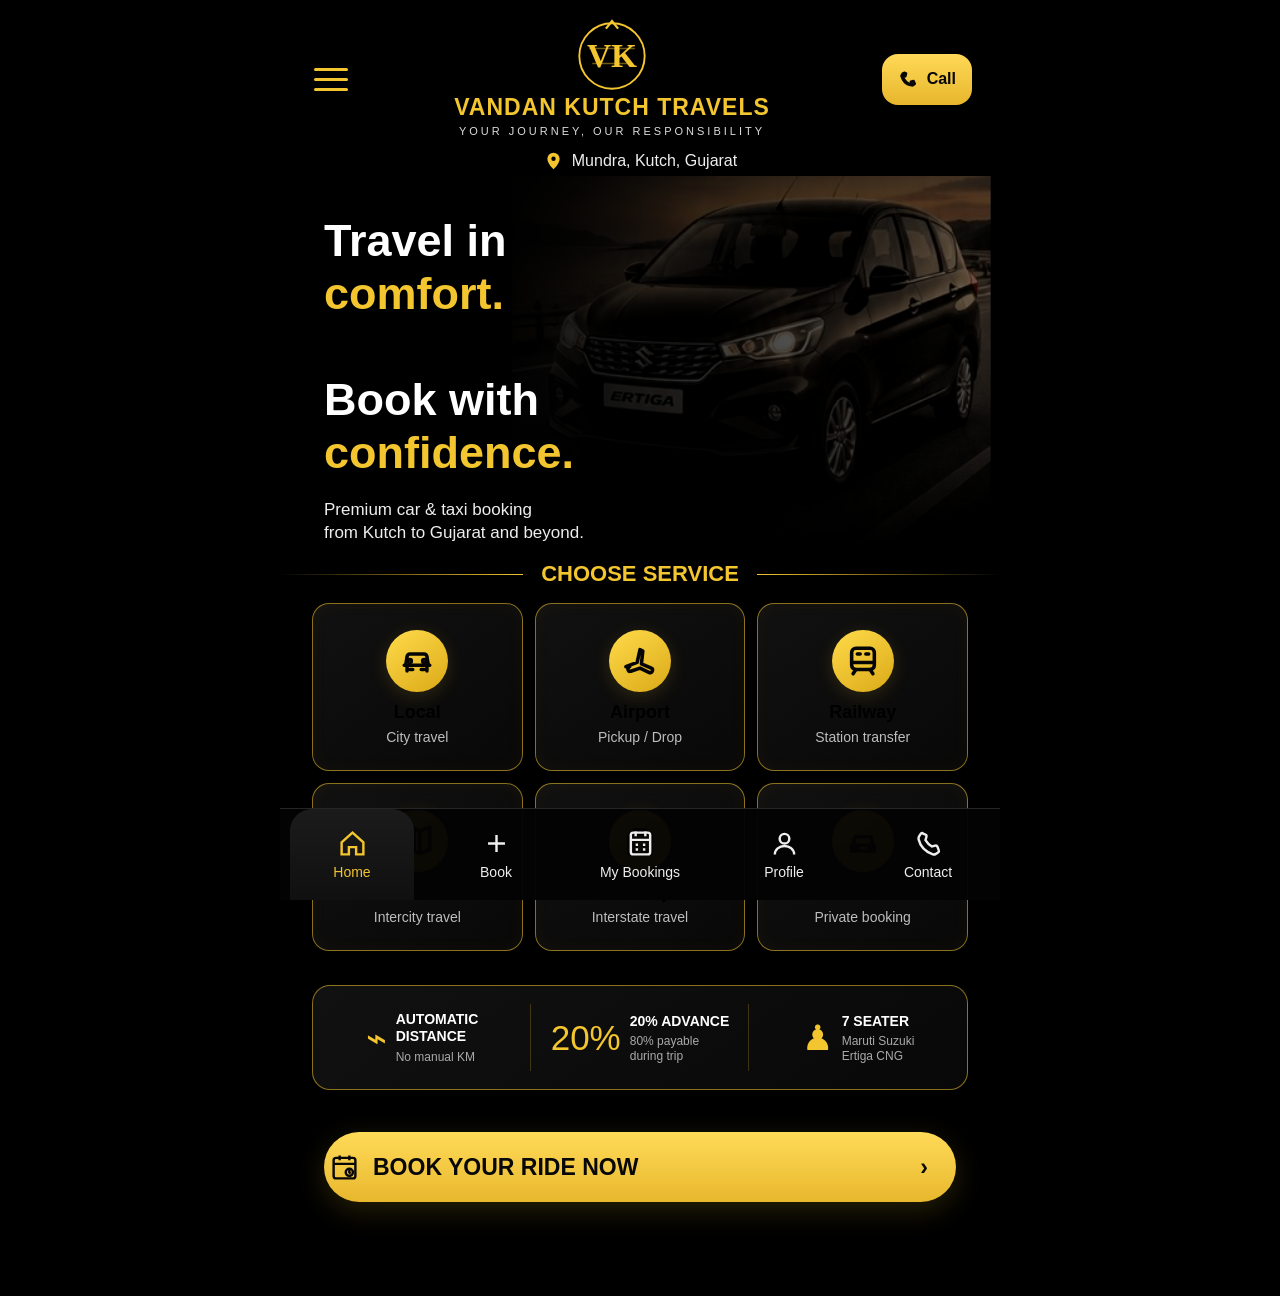
==== commit ae590786: "Add files via upload" ====
--- a/index.html
+++ b/index.html
@@ -3,2934 +3,309 @@
 <head>
 <meta charset="UTF-8">
 <meta name="viewport" content="width=device-width, initial-scale=1.0, viewport-fit=cover">
-<meta name="theme-color" content="#050505">
-
-<title>Vandan Kutch Travels</title>
-
+<meta name="theme-color" content="#000000">
+<meta name="apple-mobile-web-app-capable" content="yes">
+<meta name="apple-mobile-web-app-status-bar-style" content="black-translucent">
+<title>Vandan Kutch Travels - Mundra</title>
 <style>
-*{
-  box-sizing:border-box;
-}
-
-html,body{
-  margin:0;
-  padding:0;
-  background:#000;
-  color:#fff;
-  font-family:-apple-system,BlinkMacSystemFont,"Segoe UI",Arial,sans-serif;
-}
-
-body{
-  min-height:100vh;
-}
-
-.app{
-  max-width:430px;
-  min-height:100vh;
-  margin:auto;
-  background:#050505;
-  padding-bottom:84px;
-}
-
-button,
-input,
-select{
-  font:inherit;
-}
-
-button{
-  cursor:pointer;
-}
-
-.screen{
-  display:none;
-  min-height:calc(100vh - 84px);
-}
-
-.screen.active{
-  display:block;
-}
-
-/* =========================
-   COMMON HEADER
-========================= */
-
-header{
-  height:82px;
-  padding:12px 16px;
-  border-bottom:1px solid #2b2519;
-
-  display:flex;
-  align-items:center;
-  gap:12px;
-
-  position:sticky;
-  top:0;
-
-  background:#050505;
-  z-index:5;
-}
-
-.logo{
-  width:44px;
-  height:44px;
-
-  border:1.5px solid #e9bd43;
-  border-radius:50%;
-
-  display:grid;
-  place-items:center;
-
-  color:#f2c94c;
-
-  font:700 19px Georgia,serif;
-}
-
-.brand{
-  font-weight:900;
-  color:#f2c94c;
-  font-size:16px;
-  letter-spacing:.3px;
-}
-
-.brand small{
-  display:block;
-  color:#aaa;
-  font-size:7px;
-  letter-spacing:1.3px;
-  margin-top:4px;
-}
-
-.back{
-  width:42px;
-  height:42px;
-
-  border:1px solid #6c521d;
-  border-radius:50%;
-
-  background:#111;
-  color:#f2c94c;
-
-  font-size:28px;
-}
-
-/* =========================
-   COMMON
-========================= */
-
-.content{
-  padding:18px 15px;
-}
-
-.heading{
-  text-align:center;
-  color:#f2c94c;
-  font-size:25px;
-  font-weight:900;
-  margin:4px 0;
-}
-
-.sub{
-  text-align:center;
-  color:#aaa;
-  font-size:10px;
-  line-height:1.5;
-  margin:6px 18px 18px;
-}
-
-.card{
-  border:1px solid #60491a;
-  border-radius:17px;
-
-  background:
-    linear-gradient(
-      145deg,
-      #12110d,
-      #080808
-    );
-
-  padding:15px;
-  margin-bottom:12px;
-}
-
-.gold{
-  color:#f2c94c;
-}
-
-.btn{
-  width:100%;
-  height:51px;
-
-  border:0;
-  border-radius:13px;
-
-  background:
-    linear-gradient(
-      #f5d05a,
-      #d9a932
-    );
-
-  color:#111;
-
-  font-size:13px;
-  font-weight:900;
-}
-
-.outline{
-  width:100%;
-  height:48px;
-
-  border:1px solid #73571e;
-  border-radius:12px;
-
-  background:#0b0b0b;
-  color:#f2c94c;
-
-  font-size:11px;
-  font-weight:800;
-}
-
-/* =========================
-   HOME SCREEN
-========================= */
-
-.home-hero{
-  padding:22px 16px 10px;
-  text-align:center;
-}
-
-.home-hero .vk{
-  width:82px;
-  height:82px;
-
-  margin:auto;
-
-  border:2px solid #e9bd43;
-  border-radius:50%;
-
-  display:grid;
-  place-items:center;
-
-  color:#f2c94c;
-
-  font:700 34px Georgia,serif;
-
-  background:#0c0b08;
-}
-
-.home-hero h1{
-  font-size:24px;
-  color:#f2c94c;
-  margin:14px 0 4px;
-}
-
-.home-hero p{
-  color:#999;
-  font-size:10px;
-  margin:0;
-}
-
-.service-title{
-  text-align:left;
-  color:#f2c94c;
-  font-weight:900;
-  font-size:14px;
-  margin:18px 0 10px;
-}
-
-.services{
-  display:grid;
-  grid-template-columns:repeat(2,1fr);
-  gap:10px;
-}
-
-.service-card{
-  border:1px solid #5d461a;
-  border-radius:15px;
-
-  background:#0d0d0d;
-
-  padding:15px 10px;
-
-  text-align:center;
-
-  color:#fff;
-}
-
-.service-card .sicon{
-  font-size:27px;
-}
-
-.service-card b{
-  display:block;
-  font-size:11px;
-  margin-top:6px;
-}
-
-.service-card small{
-  color:#888;
-  font-size:8px;
-  display:block;
-  margin-top:4px;
-}
-
-.quick{
-  margin-top:13px;
-}
-
-/* =========================
-   BOOK SCREEN
-========================= */
-
-.service-grid{
-  display:grid;
-  grid-template-columns:repeat(3,1fr);
-  gap:8px;
-
-  margin-bottom:14px;
-}
-
-.service{
-  height:69px;
-
-  border:1px solid #60491a;
-  border-radius:12px;
-
-  background:#0d0d0d;
-  color:#ddd;
-
-  font-size:10px;
-  font-weight:800;
-}
-
-.service.active{
-  background:
-    linear-gradient(
-      145deg,
-      #f5d05a,
-      #c79428
-    );
-
-  color:#111;
-
-  border-color:#f5cf59;
-}
-
-.label{
-  font-size:9px;
-  font-weight:900;
-  letter-spacing:1.1px;
-
-  color:#aaa;
-
-  margin:0 0 7px;
-}
-
-.field{
-  position:relative;
-  margin-bottom:12px;
-}
-
-.field .ico{
-  position:absolute;
-  left:12px;
-  top:12px;
-
-  color:#f2c94c;
-  font-size:17px;
-}
-
-input,
-select{
-  width:100%;
-  height:47px;
-
-  border:1px solid #3b3325;
-  border-radius:11px;
-
-  background:#050505;
-  color:#fff;
-
-  padding:0 12px 0 38px;
-
-  font-size:12px;
-  outline:none;
-}
-
-input:focus,
-select:focus{
-  border-color:#dcb343;
-}
-
-.two{
-  display:grid;
-  grid-template-columns:1fr 1fr;
-  gap:9px;
-}
-
-.info{
-  display:flex;
-  align-items:center;
-  gap:10px;
-
-  border:1px solid #3b3325;
-  border-radius:11px;
-
-  padding:10px;
-
-  background:#080808;
-}
-
-.caricon{
-  font-size:29px;
-}
-
-.info b{
-  font-size:11px;
-}
-
-.info small{
-  display:block;
-  color:#aaa;
-  font-size:8px;
-  margin-top:3px;
-}
-
-.distance{
-  padding:13px;
-
-  border:1px solid #72551c;
-  border-radius:15px;
-
-  background:
-    linear-gradient(
-      145deg,
-      #151108,
-      #090909
-    );
-
-  margin-bottom:12px;
-}
-
-.distance-title{
-  display:flex;
-  justify-content:space-between;
-
-  color:#f2c94c;
-
-  font-size:11px;
-  font-weight:900;
-}
-
-.distance-value{
-  font-size:25px;
-  font-weight:900;
-  margin-top:4px;
-}
-
-.distance-note{
-  font-size:9px;
-  color:#999;
-  margin-top:4px;
-}
-
-.fare{
-  padding:14px;
-
-  border:1px solid #72551c;
-  border-radius:15px;
-
-  background:#0d0d0d;
-
-  margin:12px 0;
-}
-
-.fare-row{
-  display:flex;
-  justify-content:space-between;
-  align-items:center;
-}
-
-.fare-row b:first-child{
-  font-size:11px;
-  color:#aaa;
-}
-
-.amount{
-  font-size:25px;
-  font-weight:900;
-}
-
-.amount small{
-  font-size:10px;
-  color:#aaa;
-}
-
-.payment{
-  border-top:1px solid #3b3325;
-
-  margin-top:10px;
-  padding-top:10px;
-
-  display:flex;
-  justify-content:space-between;
-
-  font-size:10px;
-}
-
-.payment b{
-  color:#f2c94c;
-}
-
-.whatsapp{
-  width:100%;
-  height:52px;
-
-  border:0;
-  border-radius:14px;
-
-  background:#25d366;
-
-  color:#061007;
-
-  font-size:13px;
-  font-weight:900;
-
-  margin-top:9px;
-}
-
-.note{
-  text-align:center;
-  color:#777;
-  font-size:8px;
-  line-height:1.5;
-  margin:9px 20px;
-}
-
-/* =========================
-   MY BOOKINGS
-========================= */
-
-.empty{
-  text-align:center;
-
-  border:1px solid #60491a;
-  border-radius:18px;
-
-  background:
-    linear-gradient(
-      145deg,
-      #12110d,
-      #080808
-    );
-
-  padding:35px 20px;
-}
-
-.empty .icon{
-  width:70px;
-  height:70px;
-
-  border:1px solid #9a7527;
-  border-radius:50%;
-
-  display:grid;
-  place-items:center;
-
-  margin:auto;
-
-  background:#111;
-
-  color:#f2c94c;
-
-  font-size:34px;
-}
-
-.empty h3{
-  margin:15px 0 7px;
-  font-size:17px;
-}
-
-.empty p{
-  color:#999;
-  font-size:11px;
-  line-height:1.5;
-  margin:0 0 18px;
-}
-
-/* =========================
-   PROFILE
-========================= */
-
-.profile-card{
-  text-align:center;
-
-  border:1px solid #60491a;
-  border-radius:18px;
-
-  background:
-    linear-gradient(
-      145deg,
-      #12110d,
-      #080808
-    );
-
-  padding:18px 15px;
-
-  margin-bottom:12px;
-}
-
-.avatar{
-  width:88px;
-  height:88px;
-
-  margin:auto;
-
-  border-radius:50%;
-
-  border:2px solid #e9bd43;
-
-  background:#111;
-
-  display:grid;
-  place-items:center;
-
-  color:#f2c94c;
-
-  font-size:34px;
-
-  overflow:hidden;
-}
-
-.avatar img{
-  width:100%;
-  height:100%;
-  object-fit:cover;
-}
-
-.photo-btn{
-  margin-top:10px;
-
-  background:none;
-
-  border:1px solid #73571e;
-
-  color:#f2c94c;
-
-  border-radius:9px;
-
-  padding:7px 12px;
-
-  font-size:9px;
-  font-weight:800;
-}
-
-.profile-card h3{
-  margin:10px 0 3px;
-  font-size:17px;
-}
-
-.profile-card p{
-  margin:0;
-  color:#999;
-  font-size:10px;
-}
-
-.form{
-  border:1px solid #4f3e1c;
-  border-radius:16px;
-
-  background:#0d0d0d;
-
-  padding:15px;
-}
-
-.form input{
-  padding-left:12px;
-  margin-bottom:12px;
-}
-
-/* =========================
-   CONTACT
-========================= */
-
-.contact-main{
-  text-align:center;
-
-  border:1px solid #60491a;
-  border-radius:18px;
-
-  background:
-    linear-gradient(
-      145deg,
-      #12110d,
-      #080808
-    );
-
-  padding:18px 15px;
-
-  margin-bottom:12px;
-}
-
-.contact-main .icon{
-  width:72px;
-  height:72px;
-
-  border:1px solid #9a7527;
-  border-radius:50%;
-
-  display:grid;
-  place-items:center;
-
-  margin:auto;
-
-  background:#111;
-
-  color:#f2c94c;
-
-  font-size:31px;
-}
-
-.contact-main h3{
-  margin:12px 0 5px;
-  font-size:17px;
-}
-
-.location{
-  color:#aaa;
-  font-size:10px;
-}
-
-.contact-list{
-  border:1px solid #4f3e1c;
-  border-radius:16px;
-
-  background:#0d0d0d;
-
-  padding:13px;
-}
-
-.row{
-  display:flex;
-  align-items:center;
-  gap:12px;
-
-  padding:13px 4px;
-
-  border-bottom:1px solid #2f291e;
-}
-
-.row:last-child{
-  border-bottom:0;
-}
-
-.ico{
-  width:42px;
-  height:42px;
-
-  border-radius:12px;
-
-  background:#16130c;
-
-  display:grid;
-  place-items:center;
-
-  color:#f2c94c;
-
-  font-size:20px;
-
-  border:1px solid #4c3a18;
-
-  flex-shrink:0;
-}
-
-.row-info{
-  min-width:0;
-  flex:1;
-}
-
-.row-info b{
-  display:block;
-  font-size:12px;
-}
-
-.row-info small{
-  display:block;
-  color:#999;
-  font-size:9px;
-  margin-top:3px;
-  word-break:break-word;
-}
-
-.action{
-  margin-left:auto;
-
-  border:1px solid #8a6821;
-
-  background:#f0c64f;
-
-  color:#111;
-
-  border-radius:9px;
-
-  padding:8px 10px;
-
-  font-size:9px;
-  font-weight:900;
-
-  flex-shrink:0;
-}
-
-/* =========================
-   BOTTOM NAV
-========================= */
-
-nav{
-  position:fixed;
-
-  left:0;
-  right:0;
-  bottom:0;
-
-  height:78px;
-
-  background:rgba(4,4,4,.98);
-
-  border-top:1px solid #29251e;
-
-  z-index:10;
-}
-
-.navin{
-  max-width:430px;
-  height:100%;
-
-  margin:auto;
-
-  display:grid;
-
-  grid-template-columns:
-    repeat(5,1fr);
-}
-
-nav button{
-  border:0;
-  background:none;
-
-  color:#ddd;
-
-  font-size:9px;
-}
-
-nav button span{
-  display:block;
-  font-size:25px;
-  height:33px;
-}
-
-nav button.active{
-  color:#f2c94c;
-}
-
-/* =========================
-   TOAST
-========================= */
-
-.toast{
-  display:none;
-
-  position:fixed;
-
-  left:50%;
-  bottom:90px;
-
-  transform:translateX(-50%);
-
-  background:#f2c94c;
-
-  color:#111;
-
-  padding:10px 13px;
-
-  border-radius:10px;
-
-  font-size:10px;
-  font-weight:800;
-
-  z-index:20;
-
-  white-space:nowrap;
-}
-
-/* =========================
-   SMALL SCREEN
-========================= */
-
-@media(max-width:360px){
-
-  .brand{
-    font-size:13px;
-  }
-
-  .brand small{
-    font-size:6px;
-  }
-
+:root {
+  --black:#050505;
+  --panel:#0c0c0c;
+  --gold:#f3c52e;
+  --gold2:#d9a915;
+  --white:#fff;
+  --muted:#b9b9b9;
+  --line:rgba(243,197,46,.55);
+}
+*{box-sizing:border-box;-webkit-tap-highlight-color:transparent}
+html,body{margin:0;background:#000;color:#fff;font-family:Arial,Helvetica,sans-serif}
+body{min-height:100vh;overflow-x:hidden}
+button{font:inherit}
+.app{width:100%;max-width:720px;margin:auto;min-height:100vh;background:#000;position:relative;padding-bottom:94px}
+.header{height:148px;padding:18px 28px 8px;display:grid;grid-template-columns:56px 1fr 112px;align-items:center;gap:8px}
+.menu{width:48px;height:48px;border:0;background:transparent;display:flex;flex-direction:column;justify-content:center;gap:7px;cursor:pointer}
+.menu span{height:3px;width:34px;background:var(--gold);border-radius:3px;display:block}
+.brand{text-align:center;line-height:1}
+.brand-logo{width:76px;height:76px;margin:-4px auto 2px;display:block}
+.brand-name{font-weight:800;font-size:23px;letter-spacing:1px;color:var(--gold);white-space:nowrap}
+.tagline{font-size:11px;letter-spacing:3px;color:#ddd;margin-top:7px}
+.call-btn{justify-self:end;border:0;border-radius:16px;background:linear-gradient(180deg,#ffd957,#e7b62c);color:#070707;font-weight:800;padding:15px 16px;display:flex;gap:8px;align-items:center;cursor:pointer}
+.call-btn svg{width:21px;height:21px}
+.location{display:flex;justify-content:center;align-items:center;gap:8px;color:#eee;font-size:16px;margin-top:2px}
+.location svg{width:21px;fill:var(--gold)}
+
+.hero{position:relative;min-height:360px;margin-top:5px;overflow:hidden}
+.hero::before{content:"";position:absolute;inset:0;background:
+linear-gradient(90deg,#000 0%,rgba(0,0,0,.98) 28%,rgba(0,0,0,.48) 56%,rgba(0,0,0,.1) 100%),
+linear-gradient(180deg,rgba(0,0,0,.15),rgba(0,0,0,.72));z-index:2}
+.hero-bg{position:absolute;right:-2px;top:0;width:68%;height:100%;object-fit:cover;object-position:70% 50%;filter:brightness(.78) contrast(1.06);}
+.hero-copy{position:relative;z-index:3;width:53%;padding:38px 0 0 44px}
+.hero-title{font-size:45px;line-height:1.18;font-weight:800;margin:0 0 20px}
+.hero-title .gold{color:var(--gold)}
+.hero-copy p{font-size:17px;line-height:1.35;color:#eee;margin:0;max-width:315px}
+.service-title{height:58px;display:flex;align-items:center;justify-content:center;gap:18px;color:var(--gold);font-size:22px;font-weight:800}
+.service-title::before,.service-title::after{content:"";height:1px;flex:1;background:linear-gradient(90deg,transparent,var(--gold));}
+.service-title::after{background:linear-gradient(90deg,var(--gold),transparent)}
+.services{display:grid;grid-template-columns:repeat(3,1fr);gap:12px;padding:0 32px}
+.card{min-height:168px;border:1px solid var(--line);border-radius:17px;background:linear-gradient(145deg,#111,#080808);display:flex;flex-direction:column;align-items:center;justify-content:center;text-align:center;cursor:pointer;box-shadow:inset 0 0 18px rgba(243,197,46,.035);transition:.18s}
+.card:active{transform:scale(.98);background:#151515}
+.icon{width:62px;height:62px;border-radius:50%;background:linear-gradient(145deg,#ffdb4b,#dba917);display:grid;place-items:center;margin-bottom:10px;box-shadow:0 4px 18px rgba(243,197,46,.15)}
+.icon svg{width:34px;height:34px;stroke:#050505;fill:none;stroke-width:2.5;stroke-linecap:round;stroke-linejoin:round}
+.card h3{font-size:18px;margin:0 0 6px;font-weight:800}
+.card p{margin:0;color:#bdbdbd;font-size:14px}
+.features{margin:34px 32px 0;border:1px solid var(--line);border-radius:18px;background:linear-gradient(145deg,#111,#080808);display:grid;grid-template-columns:repeat(3,1fr);min-height:105px}
+.feature{display:flex;align-items:center;justify-content:center;gap:9px;padding:12px 10px;position:relative}
+.feature:not(:last-child)::after{content:"";position:absolute;right:0;top:18px;bottom:18px;width:1px;background:rgba(243,197,46,.22)}
+.feature-icon{color:var(--gold);font-size:35px;line-height:1}
+.feature strong{display:block;font-size:14px;line-height:1.2}
+.feature span{display:block;color:#aaa;font-size:12px;margin-top:5px;line-height:1.2}
+.book-btn{margin:42px 44px 0;width:calc(100% - 88px);height:70px;border:0;border-radius:36px;background:linear-gradient(180deg,#ffdb58,#e8b82e);color:#080808;font-size:23px;font-weight:900;display:flex;align-items:center;justify-content:center;gap:14px;box-shadow:0 8px 28px rgba(243,197,46,.16);cursor:pointer}
+.book-btn svg{width:29px;height:29px}
+.book-btn .arrow{margin-left:auto;margin-right:22px}
+.nav{position:fixed;bottom:0;left:50%;transform:translateX(-50%);width:min(720px,100%);height:92px;background:rgba(4,4,4,.97);border-top:1px solid #252525;display:grid;grid-template-columns:repeat(5,1fr);z-index:20;padding-bottom:env(safe-area-inset-bottom)}
+.nav-item{border:0;background:transparent;color:#eee;display:flex;flex-direction:column;align-items:center;justify-content:center;gap:6px;font-size:14px;cursor:pointer}
+.nav-item svg{width:29px;height:29px;stroke:#eee;fill:none;stroke-width:2}
+.nav-item.active{color:var(--gold);background:linear-gradient(180deg,#1b1b1b,#101010);border-radius:22px 22px 0 0;margin:0 10px}
+.nav-item.active svg{stroke:var(--gold)}
+.drawer{position:fixed;inset:0;background:rgba(0,0,0,.7);z-index:30;display:none}
+.drawer.open{display:block}
+.drawer-panel{width:min(370px,90vw);height:100%;background:linear-gradient(180deg,#090909,#050505);border-right:1px solid rgba(243,197,46,.35);padding:24px 18px 20px;box-shadow:18px 0 55px #000;overflow-y:auto}
+.drawer-top{display:grid;grid-template-columns:52px 1fr 42px;align-items:center;gap:12px;padding:4px 2px 22px;border-bottom:1px solid #252525}
+.drawer-logo{width:52px;height:52px;border:2px solid var(--gold);border-radius:50%;display:grid;place-items:center;color:var(--gold);font-family:Georgia,serif;font-size:22px;font-weight:700}
+.drawer-brand{color:var(--gold);font-weight:900;font-size:16px;letter-spacing:1px}.drawer-sub{font-size:9px;letter-spacing:2px;color:#aaa;margin-top:5px}
+.drawer-close{width:38px;height:38px;border:1px solid #3a3a3a;border-radius:50%;background:#141414;color:#fff;font-size:25px;cursor:pointer}
+.drawer-menu{padding:15px 0 8px}.drawer-item{width:100%;min-height:68px;background:transparent;border:0;border-bottom:1px solid #202020;color:#fff;display:grid;grid-template-columns:48px 1fr 18px;align-items:center;text-align:left;padding:8px 5px;cursor:pointer}
+.drawer-item:hover{background:linear-gradient(90deg,rgba(243,197,46,.09),transparent)}.drawer-icon{width:40px;height:40px;border-radius:12px;background:rgba(243,197,46,.1);border:1px solid rgba(243,197,46,.28);color:var(--gold);display:grid;place-items:center;font-size:23px}.drawer-item b{display:block;font-size:16px}.drawer-item small{display:block;color:#888;font-size:11px;margin-top:4px}.drawer-item i{font-style:normal;color:var(--gold);font-size:25px}
+.drawer-services{margin-top:14px;padding:16px 12px;border:1px solid rgba(243,197,46,.22);border-radius:16px;background:#0c0c0c}.drawer-services-title{font-size:11px;letter-spacing:2px;color:var(--gold);font-weight:800;margin-bottom:12px}.drawer-service-grid{display:grid;grid-template-columns:1fr 1fr;gap:8px}.drawer-service-grid button{height:40px;border:1px solid #292929;border-radius:9px;background:#111;color:#ddd;font-size:12px;cursor:pointer}.drawer-service-grid button:hover{border-color:var(--gold);color:var(--gold)}
+.drawer-call{width:100%;height:52px;margin-top:16px;border:0;border-radius:27px;background:linear-gradient(180deg,#ffdb58,#e8b82e);color:#050505;font-weight:900;cursor:pointer}.drawer-footer{text-align:center;color:#666;font-size:9px;letter-spacing:2px;margin-top:15px}
+.drawer-panel h2{color:var(--gold);margin:12px 0 28px}
+.drawer-panel button{display:block;width:100%;text-align:left;background:transparent;border:0;color:#fff;padding:16px 4px;font-size:17px;border-bottom:1px solid #222}
+.modal{position:fixed;inset:0;background:rgba(0,0,0,.72);z-index:40;display:none;align-items:flex-end;justify-content:center}
+.modal.open{display:flex}
+.modal-box{width:min(720px,100%);background:#0c0c0c;border:1px solid #3c3c3c;border-bottom:0;border-radius:26px 26px 0 0;padding:24px 24px 34px}
+.modal-head{display:flex;justify-content:space-between;align-items:center}
+.modal-head h2{margin:0;color:var(--gold)}
+.close{background:#222;border:0;color:#fff;border-radius:50%;width:38px;height:38px;font-size:22px}
+.form{display:grid;gap:12px;margin-top:20px}
+.form input,.form select{width:100%;height:52px;border:1px solid #3b3b3b;border-radius:12px;background:#050505;color:#fff;padding:0 14px;outline:none}
+.form button{height:54px;border:0;border-radius:27px;background:var(--gold);font-weight:900}
+.toast{position:fixed;left:50%;bottom:108px;transform:translateX(-50%);background:#1a1a1a;border:1px solid #444;color:#fff;padding:12px 18px;border-radius:12px;z-index:60;display:none;white-space:nowrap}
+@media(max-width:560px){
+  .header{height:132px;padding:12px 18px 4px;grid-template-columns:42px 1fr 82px}
+  .menu{width:40px}
+  .menu span{width:28px}
+  .brand-logo{width:58px;height:58px}
+  .brand-name{font-size:18px}
+  .tagline{font-size:8px;letter-spacing:2px}
+  .call-btn{padding:12px 11px;border-radius:14px;font-size:14px}
+  .call-btn svg{width:18px;height:18px}
+  .location{font-size:14px}
+  .hero{min-height:345px}
+  .hero-copy{padding:35px 0 0 45px;width:58%}
+  .hero-title{font-size:38px}
+  .hero-copy p{font-size:15px}
+  .services{padding:0 32px;gap:12px}
+  .card{min-height:170px}
+  .card h3{font-size:17px}
+  .card p{font-size:13px}
+  .features{margin-left:32px;margin-right:32px}
+  .feature{gap:6px;padding:9px 5px}
+  .feature-icon{font-size:28px}
+  .feature strong{font-size:12px}
+  .feature span{font-size:10px}
+  .book-btn{margin-left:44px;margin-right:44px;width:calc(100% - 88px);font-size:20px}
+}
+@media(max-width:390px){
+  .services{padding:0 20px}
+  .features{margin-left:20px;margin-right:20px}
+  .book-btn{margin-left:28px;margin-right:28px;width:calc(100% - 56px)}
+  .hero-copy{padding-left:30px}
+  .hero-title{font-size:34px}
 }
 </style>
 </head>
-
 <body>
-
 <div class="app">
 
-<!-- =====================================================
-     HOME SCREEN
-===================================================== -->
-
-<section id="home" class="screen active">
-
-<header>
-
-  <div class="logo">
-    VK
+<header class="header">
+  <button class="menu" aria-label="Open menu" onclick="toggleDrawer(true)"><span></span><span></span><span></span></button>
+  <div class="brand">
+    <svg class="brand-logo" viewBox="0 0 100 100" aria-label="VK logo">
+      <circle cx="50" cy="50" r="43" fill="none" stroke="#f3c52e" stroke-width="2.5"/>
+      <path d="M20 40h60M24 60h52" stroke="#f3c52e" stroke-width="2" opacity=".45"/>
+      <text x="50" y="64" text-anchor="middle" fill="#f3c52e" font-size="44" font-family="Georgia" font-weight="700">VK</text>
+      <path d="M42 14l8-10 8 10" fill="none" stroke="#f3c52e" stroke-width="3"/>
+    </svg>
+    <div class="brand-name">VANDAN KUTCH TRAVELS</div>
+    <div class="tagline">YOUR JOURNEY, OUR RESPONSIBILITY</div>
   </div>
-
-  <div class="brand">
-    VANDAN KUTCH TRAVELS
-
-    <small>
-      YOUR JOURNEY, OUR RESPONSIBILITY
-    </small>
+  <button class="call-btn" onclick="callNow()">
+    <svg viewBox="0 0 24 24" fill="currentColor"><path d="M6.6 2.5l3.1 1.3c.7.3 1.1 1 .9 1.7l-.8 3.1c-.1.5-.5.9-1 1l-1.4.3a15.3 15.3 0 0 0 5.7 5.7l.3-1.4c.1-.5.5-.9 1-.999l3.1-.8c.7-.2 1.4.2 1.7.9l1.3 3.1c.3.7 0 1.5-.6 1.9l-2.1 1.4c-.7.5-1.6.7-2.4.4C8.7 19.1 4.9 15.3 2.7 8.6c-.3-.8-.1-1.7.4-2.4l1.4-2.1c.6-.6 1.4-.9 2.1-.6z"/></svg>
+    Call
+  </button>
+</header>
+
+<div class="location">
+  <svg viewBox="0 0 24 24"><path d="M12 22s7-6.2 7-12a7 7 0 1 0-14 0c0 5.8 7 12 7 12z"/><circle cx="12" cy="10" r="2.5" fill="#000"/></svg>
+  Mundra, Kutch, Gujarat
+</div>
+
+<section class="hero">
+  <img class="hero-bg" src="[data-uri]" alt="Maruti Suzuki Ertiga">
+  <div class="hero-copy">
+    <h1 class="hero-title">Travel in<br><span class="gold">comfort.</span><br><br>Book with<br><span class="gold">confidence.</span></h1>
+    <p>Premium car &amp; taxi booking<br>from Kutch to Gujarat and beyond.</p>
   </div>
-
-</header>
-
-
-<div class="home-hero">
-
-  <div class="vk">
-    VK
+</section>
+
+<div class="service-title">CHOOSE SERVICE</div>
+
+<section class="services">
+  <button class="card" onclick="openBooking('Local')">
+    <span class="icon"><svg viewBox="0 0 24 24"><path d="M4 15l1-6a2 2 0 0 1 2-2h10a2 2 0 0 1 2 2l1 6"/><path d="M5 15v4M19 15v4M3 15h18M7 18h2M15 18h2"/><circle cx="7" cy="12" r="1"/><circle cx="17" cy="12" r="1"/></svg></span>
+    <h3>Local</h3><p>City travel</p>
+  </button>
+  <button class="card" onclick="openBooking('Airport')">
+    <span class="icon"><svg viewBox="0 0 24 24"><path d="M2 16l8-3 2-9 2 1-1 9 7 3c1 .5 1 1.5.5 2.5-.3.7-1.2 1-1.9.7L12 17l-6.5 2.2c-.7.3-1.5 0-1.8-.7-.5-1 0-2 1-2.5z"/></svg></span>
+    <h3>Airport</h3><p>Pickup / Drop</p>
+  </button>
+  <button class="card" onclick="openBooking('Railway')">
+    <span class="icon"><svg viewBox="0 0 24 24"><path d="M7 3h10a3 3 0 0 1 3 3v9a3 3 0 0 1-3 3H7a3 3 0 0 1-3-3V6a3 3 0 0 1 3-3z"/><path d="M7 18l-2 3M17 18l2 3M4 13h16M8 7h2M14 7h2"/></svg></span>
+    <h3>Railway</h3><p>Station transfer</p>
+  </button>
+  <button class="card" onclick="openBooking('Out of Kutch')">
+    <span class="icon"><svg viewBox="0 0 24 24"><path d="M3 6l7-3 4 2 7-3v16l-7 3-4-2-7 3V6z"/><path d="M10 3v16M14 5v14"/></svg></span>
+    <h3>Out of Kutch</h3><p>Intercity travel</p>
+  </button>
+  <button class="card" onclick="openBooking('Out of Gujarat')">
+    <span class="icon"><svg viewBox="0 0 24 24"><rect x="4" y="7" width="16" height="14" rx="1"/><path d="M8 7V4h8v3M8 11h2M14 11h2M8 15h2M14 15h2M8 19h2M14 19h2"/></svg></span>
+    <h3>Out of Gujarat</h3><p>Interstate travel</p>
+  </button>
+  <button class="card" onclick="openBooking('Car & Taxi')">
+    <span class="icon"><svg viewBox="0 0 24 24"><path d="M5 15l1.5-6h11L19 15"/><path d="M4 15h16v4H4z"/><circle cx="7" cy="16.5" r="1"/><circle cx="17" cy="16.5" r="1"/></svg></span>
+    <h3>Car &amp; Taxi</h3><p>Private booking</p>
+  </button>
+</section>
+
+<section class="features">
+  <div class="feature"><div class="feature-icon">⌁</div><div><strong>AUTOMATIC<br>DISTANCE</strong><span>No manual KM</span></div></div>
+  <div class="feature"><div class="feature-icon">20%</div><div><strong>20% ADVANCE</strong><span>80% payable<br>during trip</span></div></div>
+  <div class="feature"><div class="feature-icon">♟</div><div><strong>7 SEATER</strong><span>Maruti Suzuki<br>Ertiga CNG</span></div></div>
+</section>
+
+<button class="book-btn" onclick="openBooking('General')">
+  <svg viewBox="0 0 24 24" fill="none" stroke="currentColor" stroke-width="2"><rect x="3" y="4" width="18" height="17" rx="2"/><path d="M8 2v4M16 2v4M3 9h18"/><circle cx="16" cy="16" r="3"/><path d="M16 14v2l1 1"/></svg>
+  BOOK YOUR RIDE NOW
+  <span class="arrow">›</span>
+</button>
+
+<nav class="nav">
+  <button class="nav-item active" data-tab="home" onclick="showTab('home',this)">
+    <svg viewBox="0 0 24 24"><path d="M3 11l9-8 9 8v10h-6v-6H9v6H3z"/></svg><span>Home</span>
+  </button>
+  <button class="nav-item" data-tab="book" onclick="showTab('book',this)">
+    <svg viewBox="0 0 24 24"><path d="M12 5v14M5 12h14"/></svg><span>Book</span>
+  </button>
+  <button class="nav-item" data-tab="bookings" onclick="showTab('bookings',this)">
+    <svg viewBox="0 0 24 24"><rect x="4" y="3" width="16" height="18" rx="2"/><path d="M8 2v4M16 2v4M4 9h16M8 13h2M14 13h2M8 17h2M14 17h2"/></svg><span>My Bookings</span>
+  </button>
+  <button class="nav-item" data-tab="profile" onclick="showTab('profile',this)">
+    <svg viewBox="0 0 24 24"><circle cx="12" cy="8" r="4"/><path d="M4 21c0-4 3.6-7 8-7s8 3 8 7"/></svg><span>Profile</span>
+  </button>
+  <button class="nav-item" data-tab="contact" onclick="showTab('contact',this)">
+    <svg viewBox="0 0 24 24"><path d="M6.5 3.5l3 1.2c.7.3 1 1 .8 1.7l-.8 2.8a15 15 0 0 0 5.3 5.3l2.8-.8c.7-.2 1.4.1 1.7.8l1.2 3c.3.7 0 1.5-.6 1.9l-1.8 1.2c-.8.5-1.7.7-2.5.4C9.2 18.7 5.3 14.8 3.8 8.6c-.2-.8 0-1.7.4-2.5l1.2-1.8c.4-.8 1.4-1.1 2.1-.8z"/></svg><span>Contact</span>
+  </button>
+</nav>
+</div>
+
+<div class="drawer" id="drawer" onclick="if(event.target===this)toggleDrawer(false)">
+  <div class="drawer-panel">
+    <div class="drawer-top">
+      <div class="drawer-logo">VK</div>
+      <div><div class="drawer-brand">VANDAN KUTCH</div><div class="drawer-sub">TRAVELS • MUNDRA</div></div>
+      <button class="drawer-close" onclick="toggleDrawer(false)">×</button>
+    </div>
+    <div class="drawer-menu">
+      <button class="drawer-item" onclick="goHome()"><span class="drawer-icon">⌂</span><span><b>Home</b><small>Back to home</small></span><i>›</i></button>
+      <button class="drawer-item" onclick="openBooking('General');toggleDrawer(false)"><span class="drawer-icon">＋</span><span><b>Book a Ride</b><small>Reserve your Ertiga</small></span><i>›</i></button>
+      <button class="drawer-item" onclick="showBookings();toggleDrawer(false)"><span class="drawer-icon">▣</span><span><b>My Bookings</b><small>View saved bookings</small></span><i>›</i></button>
+      <button class="drawer-item" onclick="showProfile();toggleDrawer(false)"><span class="drawer-icon">♙</span><span><b>Profile</b><small>Your customer details</small></span><i>›</i></button>
+      <button class="drawer-item" onclick="showContact();toggleDrawer(false)"><span class="drawer-icon">☎</span><span><b>Contact Us</b><small>Call Vandan Kutch Travels</small></span><i>›</i></button>
+      <button class="drawer-item" onclick="showAbout();toggleDrawer(false)"><span class="drawer-icon">ⓘ</span><span><b>About Us</b><small>Premium travel service</small></span><i>›</i></button>
+    </div>
+    <div class="drawer-services">
+      <div class="drawer-services-title">SERVICES</div>
+      <div class="drawer-service-grid">
+        <button onclick="openBooking('Local');toggleDrawer(false)">Local</button>
+        <button onclick="openBooking('Airport');toggleDrawer(false)">Airport</button>
+        <button onclick="openBooking('Railway');toggleDrawer(false)">Railway</button>
+        <button onclick="openBooking('Out of Kutch');toggleDrawer(false)">Out of Kutch</button>
+        <button onclick="openBooking('Out of Gujarat');toggleDrawer(false)">Out of Gujarat</button>
+        <button onclick="openBooking('Car & Taxi');toggleDrawer(false)">Car & Taxi</button>
+      </div>
+    </div>
+    <button class="drawer-call" onclick="toggleDrawer(false);callNow()">☎ CALL +91 9913747955</button>
+    <div class="drawer-footer">YOUR JOURNEY, OUR RESPONSIBILITY</div>
   </div>
-
-  <h1>
-    VANDAN KUTCH TRAVELS
-  </h1>
-
-  <p>
-    Reliable • Comfortable • Professional Travel
-  </p>
-
 </div>
 
-
-<div class="content">
-
-  <div class="service-title">
-    OUR SERVICES
+<div class="modal" id="modal" onclick="if(event.target===this)closeBooking()">
+  <div class="modal-box">
+    <div class="modal-head"><h2>Book Your Ride</h2><button class="close" onclick="closeBooking()">×</button></div>
+    <form class="form" onsubmit="submitBooking(event)">
+      <select id="service"><option>General</option><option>Local</option><option>Airport</option><option>Railway</option><option>Out of Kutch</option><option>Out of Gujarat</option><option>Car & Taxi</option></select>
+      <input id="name" required placeholder="Your name">
+      <input id="phone" required inputmode="tel" placeholder="Mobile number">
+      <input id="pickup" required placeholder="Pickup location">
+      <input id="drop" required placeholder="Drop location">
+      <input id="date" required type="date">
+      <input id="time" required type="time">
+      <button type="submit">CONTINUE BOOKING</button>
+    </form>
   </div>
-
-
-  <div class="services">
-
-    <button
-      class="service-card"
-      onclick="openBook('Local')"
-    >
-
-      <span class="sicon">
-        🚕
-      </span>
-
-      <b>
-        Local
-      </b>
-
-      <small>
-        City & nearby rides
-      </small>
-
-    </button>
-
-
-    <button
-      class="service-card"
-      onclick="openBook('Airport')"
-    >
-
-      <span class="sicon">
-        ✈️
-      </span>
-
-      <b>
-        Airport
-      </b>
-
-      <small>
-        Airport pickup & drop
-      </small>
-
-    </button>
-
-
-    <button
-      class="service-card"
-      onclick="openBook('Railway')"
-    >
-
-      <span class="sicon">
-        🚆
-      </span>
-
-      <b>
-        Railway
-      </b>
-
-      <small>
-        Station transfers
-      </small>
-
-    </button>
-
-
-    <button
-      class="service-card"
-      onclick="openBook('Out of Kutch')"
-    >
-
-      <span class="sicon">
-        🗺️
-      </span>
-
-      <b>
-        Out of Kutch
-      </b>
-
-      <small>
-        Travel outside Kutch
-      </small>
-
-    </button>
-
-
-    <button
-      class="service-card"
-      onclick="openBook('Out of Gujarat')"
-    >
-
-      <span class="sicon">
-        🏢
-      </span>
-
-      <b>
-        Out of Gujarat
-      </b>
-
-      <small>
-        Long distance travel
-      </small>
-
-    </button>
-
-
-    <button
-      class="service-card"
-      onclick="openBook('Car & Taxi')"
-    >
-
-      <span class="sicon">
-        🚘
-      </span>
-
-      <b>
-        Car & Taxi
-      </b>
-
-      <small>
-        Private vehicle
-      </small>
-
-    </button>
-
-  </div>
-
-
-  <div class="quick">
-
-    <button
-      class="btn"
-      onclick="showScreen('book')"
-    >
-      BOOK YOUR RIDE
-    </button>
-
-  </div>
-
 </div>
-
-</section>
-
-
-<!-- =====================================================
-     BOOK SCREEN
-===================================================== -->
-
-<section id="book" class="screen">
-
-<header>
-
-  <button
-    class="back"
-    onclick="showScreen('home')"
-  >
-    ‹
-  </button>
-
-  <div class="logo">
-    VK
-  </div>
-
-  <div class="brand">
-    VANDAN KUTCH TRAVELS
-
-    <small>
-      YOUR JOURNEY, OUR RESPONSIBILITY
-    </small>
-  </div>
-
-</header>
-
-
-<main class="content">
-
-  <div class="heading">
-    BOOK YOUR RIDE
-  </div>
-
-  <div class="sub">
-    Choose your service and select pickup & drop locations.
-  </div>
-
-
-  <div class="service-grid">
-
-    <button
-      class="service active"
-      data-service="Local"
-      onclick="pickService(this)"
-    >
-      🚕<br>
-      Local
-    </button>
-
-
-    <button
-      class="service"
-      data-service="Airport"
-      onclick="pickService(this)"
-    >
-      ✈️<br>
-      Airport
-    </button>
-
-
-    <button
-      class="service"
-      data-service="Railway"
-      onclick="pickService(this)"
-    >
-      🚆<br>
-      Railway
-    </button>
-
-
-    <button
-      class="service"
-      data-service="Out of Kutch"
-      onclick="pickService(this)"
-    >
-      🗺️<br>
-      Out of Kutch
-    </button>
-
-
-    <button
-      class="service"
-      data-service="Out of Gujarat"
-      onclick="pickService(this)"
-    >
-      🏢<br>
-      Out of Gujarat
-    </button>
-
-
-    <button
-      class="service"
-      data-service="Car & Taxi"
-      onclick="pickService(this)"
-    >
-      🚘<br>
-      Car & Taxi
-    </button>
-
-  </div>
-
-
-  <section class="card">
-
-    <!-- AIRPORT / RAILWAY SELECTOR -->
-
-    <div
-      id="specialWrap"
-      style="display:none"
-    >
-
-      <div
-        class="label"
-        id="specialLabel"
-      >
-        SELECT DESTINATION
-      </div>
-
-      <div class="field">
-
-        <select
-          id="specialSelect"
-          onchange="specialChanged()"
-        >
-
-          <option value="">
-            Select
-          </option>
-
-        </select>
-
-      </div>
-
-    </div>
-
-
-    <!-- PICKUP -->
-
-    <div class="label">
-      PICKUP LOCATION
-    </div>
-
-    <div class="field">
-
-      <span class="ico">
-        ●
-      </span>
-
-      <input
-        id="pickup"
-        placeholder="Search airport, station, village, society, hotel..."
-      >
-
-    </div>
-
-
-    <!-- DROP -->
-
-    <div class="label">
-      DROP LOCATION
-    </div>
-
-    <div class="field">
-
-      <span class="ico">
-        ●
-      </span>
-
-      <input
-        id="drop"
-        placeholder="Search your destination..."
-      >
-
-    </div>
-
-
-    <!-- DATE + TIME -->
-
-    <div class="two">
-
-      <div>
-
-        <div class="label">
-          DATE
-        </div>
-
-        <input
-          id="date"
-          type="date"
-          style="padding-left:12px"
-        >
-
-      </div>
-
-
-      <div>
-
-        <div class="label">
-          TIME
-        </div>
-
-        <input
-          id="time"
-          type="time"
-          style="padding-left:12px"
-        >
-
-      </div>
-
-    </div>
-
-
-    <!-- PASSENGERS -->
-
-    <div
-      class="label"
-      style="margin-top:12px"
-    >
-      PASSENGERS
-    </div>
-
-    <select
-      id="pass"
-      style="padding-left:12px;margin-bottom:12px"
-    >
-
-      <option>
-        1 Passenger
-      </option>
-
-      <option selected>
-        2 Passengers
-      </option>
-
-      <option>
-        3 Passengers
-      </option>
-
-      <option>
-        4 Passengers
-      </option>
-
-      <option>
-        5 Passengers
-      </option>
-
-      <option>
-        6 Passengers
-      </option>
-
-      <option>
-        7 Passengers
-      </option>
-
-    </select>
-
-
-    <!-- VEHICLE -->
-
-    <div class="info">
-
-      <div class="caricon">
-        🚗
-      </div>
-
-      <div>
-
-        <b>
-          Maruti Suzuki Ertiga CNG • 7 Seater
-        </b>
-
-        <small>
-          AC • Comfortable • Private Car & Taxi
-        </small>
-
-      </div>
-
-    </div>
-
-  </section>
-
-
-  <!-- DISTANCE -->
-
-  <section class="distance">
-
-    <div class="distance-title">
-
-      <span>
-        AUTOMATIC DRIVING DISTANCE
-      </span>
-
-      <span>
-        📍
-      </span>
-
-    </div>
-
-
-    <div
-      class="distance-value"
-      id="distance"
-    >
-      — km
-    </div>
-
-
-    <div class="distance-note">
-
-      Pickup + Drop selected →
-      Google Routes API will calculate
-      driving distance automatically.
-
-    </div>
-
-  </section>
-
-
-  <button
-    class="btn"
-    onclick="estimate()"
-  >
-    CALCULATE ESTIMATE
-  </button>
-
-
-  <!-- FARE -->
-
-  <section class="fare">
-
-    <div class="fare-row">
-
-      <b>
-        ESTIMATED FARE
-      </b>
-
-      <div
-        class="amount"
-        id="fare"
-      >
-        ₹500<small>+</small>
-      </div>
-
-    </div>
-
-
-    <div class="payment">
-
-      <span>
-        20% Advance
-      </span>
-
-      <b id="advance">
-        ₹100+
-      </b>
-
-    </div>
-
-
-    <div class="payment">
-
-      <span>
-        Remaining 80%
-      </span>
-
-      <span>
-        Payable during trip
-      </span>
-
-    </div>
-
-  </section>
-
-
-  <button
-    class="whatsapp"
-    onclick="confirmBooking()"
-  >
-    💬 CONFIRM BOOKING VIA WHATSAPP
-  </button>
-
-
-  <div class="note">
-
-    Rate ₹18/km • Minimum fare ₹500 •
-    20% advance for confirmation
-
-  </div>
-
-</main>
-
-</section>
-
-
-<!-- =====================================================
-     MY BOOKINGS SCREEN
-===================================================== -->
-
-<section
-  id="bookings"
-  class="screen"
->
-
-<header>
-
-  <button
-    class="back"
-    onclick="showScreen('home')"
-  >
-    ‹
-  </button>
-
-  <div class="logo">
-    VK
-  </div>
-
-  <div class="brand">
-    VANDAN KUTCH TRAVELS
-
-    <small>
-      YOUR JOURNEY, OUR RESPONSIBILITY
-    </small>
-  </div>
-
-</header>
-
-
-<main class="content">
-
-  <div class="heading">
-    MY BOOKINGS
-  </div>
-
-  <div class="sub">
-    View and manage your Vandan Kutch Travels rides.
-  </div>
-
-
-  <section class="empty">
-
-    <div class="icon">
-      ▣
-    </div>
-
-    <h3>
-      No Bookings Yet
-    </h3>
-
-    <p>
-      Your confirmed rides will appear here
-      after you complete a booking.
-    </p>
-
-    <button
-      class="btn"
-      style="height:47px"
-      onclick="showScreen('book')"
-    >
-      BOOK YOUR FIRST RIDE
-    </button>
-
-  </section>
-
-
-  <section
-    class="card"
-    style="margin-top:14px"
-  >
-
-    <div class="label">
-      BOOKING DETAILS
-    </div>
-
-    <div
-      style="
-        color:#999;
-        font-size:9px;
-        line-height:1.6;
-      "
-    >
-
-      Once Firebase is connected,
-      confirmed bookings can be stored
-      and displayed here with status,
-      pickup, drop, date, time,
-      distance, fare and advance payment.
-
-    </div>
-
-  </section>
-
-</main>
-
-</section>
-
-
-<!-- =====================================================
-     PROFILE SCREEN
-===================================================== -->
-
-<section
-  id="profile"
-  class="screen"
->
-
-<header>
-
-  <button
-    class="back"
-    onclick="showScreen('home')"
-  >
-    ‹
-  </button>
-
-  <div class="logo">
-    VK
-  </div>
-
-  <div class="brand">
-    VANDAN KUTCH TRAVELS
-
-    <small>
-      YOUR JOURNEY, OUR RESPONSIBILITY
-    </small>
-  </div>
-
-</header>
-
-
-<main class="content">
-
-  <div class="heading">
-    MY PROFILE
-  </div>
-
-  <div class="sub">
-    Create your profile once.
-    Your booking details will be filled automatically.
-  </div>
-
-
-  <section class="profile-card">
-
-    <div
-      class="avatar"
-      id="avatar"
-    >
-      <span>
-        ♙
-      </span>
-    </div>
-
-
-    <input
-      id="photoInput"
-      type="file"
-      accept="image/*"
-      style="display:none"
-      onchange="previewPhoto(event)"
-    >
-
-
-    <button
-      class="photo-btn"
-      onclick="
-        document
-        .getElementById('photoInput')
-        .click()
-      "
-    >
-      📷 ADD / CHANGE PHOTO
-    </button>
-
-
-    <h3 id="profileName">
-      Your Name
-    </h3>
-
-    <p id="profileMobile">
-      Add your mobile number
-    </p>
-
-  </section>
-
-
-  <section class="form">
-
-    <div class="label">
-      FULL NAME
-    </div>
-
-    <input
-      id="pName"
-      type="text"
-      placeholder="Enter your full name"
-    >
-
-
-    <div class="label">
-      MOBILE NUMBER
-    </div>
-
-    <input
-      id="pMobile"
-      type="tel"
-      inputmode="numeric"
-      maxlength="10"
-      placeholder="Enter 10-digit mobile number"
-    >
-
-
-    <div class="label">
-      EMAIL ADDRESS
-    </div>
-
-    <input
-      id="pEmail"
-      type="email"
-      placeholder="Enter your email address"
-    >
-
-
-    <button
-      class="btn"
-      onclick="saveProfile()"
-    >
-      SAVE PROFILE
-    </button>
-
-  </section>
-
-
-  <div class="note">
-
-    Your saved profile details will
-    automatically be used for future
-    ride bookings.
-
-  </div>
-
-</main>
-
-</section>
-
-
-<!-- =====================================================
-     CONTACT SCREEN
-===================================================== -->
-
-<section
-  id="contact"
-  class="screen"
->
-
-<header>
-
-  <button
-    class="back"
-    onclick="showScreen('home')"
-  >
-    ‹
-  </button>
-
-  <div class="logo">
-    VK
-  </div>
-
-  <div class="brand">
-    VANDAN KUTCH TRAVELS
-
-    <small>
-      YOUR JOURNEY, OUR RESPONSIBILITY
-    </small>
-  </div>
-
-</header>
-
-
-<main class="content">
-
-  <div class="heading">
-    CONTACT US
-  </div>
-
-
-  <div class="sub">
-
-    We are here to help with your booking,
-    travel and journey-related questions.
-
-  </div>
-
-
-  <section class="contact-main">
-
-    <div class="icon">
-      ☎
-    </div>
-
-    <h3>
-      Vandan Kutch Travels
-    </h3>
-
-    <div class="location">
-      Mundra, Kutch, Gujarat
-    </div>
-
-  </section>
-
-
-  <section class="contact-list">
-
-
-    <!-- CALL -->
-
-    <div class="row">
-
-      <div class="ico">
-        ☎
-      </div>
-
-      <div class="row-info">
-
-        <b>
-          Call Us
-        </b>
-
-        <small>
-          9913747955
-        </small>
-
-      </div>
-
-      <button
-        class="action"
-        onclick="
-          location.href='tel:9913747955'
-        "
-      >
-        CALL
-      </button>
-
-    </div>
-
-
-    <!-- WHATSAPP -->
-
-    <div class="row">
-
-      <div class="ico">
-        💬
-      </div>
-
-      <div class="row-info">
-
-        <b>
-          WhatsApp
-        </b>
-
-        <small>
-          9913747955
-        </small>
-
-      </div>
-
-      <button
-        class="action"
-        onclick="openWhatsApp()"
-      >
-        CHAT
-      </button>
-
-    </div>
-
-
-    <!-- EMAIL -->
-
-    <div class="row">
-
-      <div class="ico">
-        ✉
-      </div>
-
-      <div class="row-info">
-
-        <b>
-          Email
-        </b>
-
-        <small
-          style="color:#f2c94c"
-        >
-          vandannanjar1@gmail.com
-        </small>
-
-      </div>
-
-      <button
-        class="action"
-        onclick="
-          location.href=
-          'mailto:vandannanjar1@gmail.com'
-        "
-      >
-        EMAIL
-      </button>
-
-    </div>
-
-  </section>
-
-
-  <div class="note">
-
-    For bookings and support,
-    contact us directly.
-
-    <br>
-
-    <b>
-      Vandan Kutch Travels
-    </b>
-
-  </div>
-
-</main>
-
-</section>
-
-
-<!-- =====================================================
-     BOTTOM NAVIGATION
-===================================================== -->
-
-<nav>
-
-<div class="navin">
-
-
-  <button
-    data-nav="home"
-    onclick="showScreen('home')"
-  >
-
-    <span>
-      ⌂
-    </span>
-
-    Home
-
-  </button>
-
-
-  <button
-    data-nav="book"
-    onclick="showScreen('book')"
-  >
-
-    <span>
-      ＋
-    </span>
-
-    Book
-
-  </button>
-
-
-  <button
-    data-nav="bookings"
-    onclick="showScreen('bookings')"
-  >
-
-    <span>
-      ▣
-    </span>
-
-    My Bookings
-
-  </button>
-
-
-  <button
-    data-nav="profile"
-    onclick="showScreen('profile')"
-  >
-
-    <span>
-      ♙
-    </span>
-
-    Profile
-
-  </button>
-
-
-  <button
-    data-nav="contact"
-    onclick="showScreen('contact')"
-  >
-
-    <span>
-      ☎
-    </span>
-
-    Contact
-
-  </button>
-
-
-</div>
-
-</nav>
-
-
-<div
-  class="toast"
-  id="toast"
-></div>
-
-
-</div>
-
+<div class="toast" id="toast"></div>
 
 <script>
-
-/* =====================================================
-   VANDAN KUTCH TRAVELS
-   SINGLE INDEX.HTML APP
-===================================================== */
-
-
-/* =========================
-   CONFIG
-========================= */
-
-const RATE_PER_KM = 18;
-
-const MIN_FARE = 500;
-
-const ADVANCE_PERCENT = 20;
-
-const WHATSAPP_NUMBER =
-  "919913747955";
-
-
-/* =========================
-   APP STATE
-========================= */
-
-let selectedService = "Local";
-
-let calculatedDistance = null;
-
-
-/* =========================
-   CUSTOMER PROFILE
-========================= */
-
-let profile = {
-
-  name:
-    localStorage.getItem("vkt_name") || "",
-
-  mobile:
-    localStorage.getItem("vkt_mobile") || "",
-
-  email:
-    localStorage.getItem("vkt_email") || "",
-
-  photo:
-    localStorage.getItem("vkt_photo") || ""
-
-};
-
-
-/* =========================
-   AIRPORT LIST
-========================= */
-
-const airportList = [
-
-  "Bhuj Airport (BHJ)",
-
-  "Ahmedabad Airport (AMD)",
-
-  "Rajkot Airport (HSR)",
-
-  "Jamnagar Airport (JGA)",
-
-  "Vadodara Airport (BDQ)",
-
-  "Surat Airport (STV)"
-
-];
-
-
-/* =========================
-   RAILWAY LIST
-========================= */
-
-const railwayList = [
-
-  "Bhuj Railway Station",
-
-  "Gandhidham Railway Station",
-
-  "Anjar Railway Station",
-
-  "Gandhidham Junction",
-
-  "Ahmedabad Railway Station",
-
-  "Rajkot Railway Station",
-
-  "Jamnagar Railway Station"
-
-];
-
-
-/* =====================================================
-   SCREEN NAVIGATION
-===================================================== */
-
-function showScreen(id){
-
-  document
-    .querySelectorAll(".screen")
-    .forEach(screen => {
-
-      screen.classList.remove("active");
-
-    });
-
-
-  const screen =
-    document.getElementById(id);
-
-
-  if(screen){
-
-    screen.classList.add("active");
-
+const PHONE = "+919913747955"; // Add your real Vandan Kutch Travels number here, e.g. "+919XXXXXXXXX"
+function callNow(){
+  if(PHONE) window.location.href="tel:"+PHONE;
+  else showToast("Add your business phone number in the PHONE variable.");
+}
+function toggleDrawer(open){document.getElementById("drawer").classList.toggle("open",open)}
+function openBooking(service){
+  document.getElementById("service").value=service;
+  document.getElementById("modal").classList.add("open");
+}
+function closeBooking(){document.getElementById("modal").classList.remove("open")}
+function submitBooking(e){
+  e.preventDefault();
+  const data={service:service.value,name:name.value,phone:phone.value,pickup:pickup.value,drop:drop.value,date:date.value,time:time.value};
+  const list=JSON.parse(localStorage.getItem("vktBookings")||"[]");
+  list.unshift(data); localStorage.setItem("vktBookings",JSON.stringify(list));
+  closeBooking(); showToast("Booking details saved successfully.");
+}
+function showToast(msg){
+  const t=document.getElementById("toast"); t.textContent=msg; t.style.display="block";
+  setTimeout(()=>t.style.display="none",2600);
+}
+function goHome(){toggleDrawer(false);window.scrollTo({top:0,behavior:"smooth"});document.querySelectorAll(".nav-item").forEach(x=>x.classList.remove("active"));document.querySelector('[data-tab="home"]').classList.add("active");}
+function showBookings(){const list=JSON.parse(localStorage.getItem("vktBookings")||"[]");showToast(list.length?list.length+" booking(s) saved on this device.":"No bookings yet.");}
+function showProfile(){showToast("Profile section ready for your customer details.");}
+function showContact(){callNow();}
+function showAbout(){showToast("Vandan Kutch Travels • Mundra, Kutch, Gujarat");}
+function showTab(tab,el){
+  document.querySelectorAll(".nav-item").forEach(x=>x.classList.remove("active"));
+  el.classList.add("active");
+  if(tab==="book") openBooking("General");
+  if(tab==="bookings"){
+    const list=JSON.parse(localStorage.getItem("vktBookings")||"[]");
+    showToast(list.length ? `${list.length} booking(s) saved on this device.` : "No bookings yet.");
   }
-
-
-  document
-    .querySelectorAll("nav button")
-    .forEach(button => {
-
-      button.classList.remove("active");
-
-    });
-
-
-  const navButton =
-    document.querySelector(
-      `nav button[data-nav="${id}"]`
-    );
-
-
-  if(navButton){
-
-    navButton.classList.add("active");
-
-  }
-
-
-  window.scrollTo(0,0);
-
-
-  if(id === "book"){
-
-    fillProfileIntoBooking();
-
-  }
-
-}
-
-
-/* =====================================================
-   OPEN BOOKING
-===================================================== */
-
-function openBook(service){
-
-  selectedService = service;
-
-  showScreen("book");
-
-
-  document
-    .querySelectorAll(".service")
-    .forEach(button => {
-
-      button.classList.toggle(
-        "active",
-        button.dataset.service === service
-      );
-
-    });
-
-
-  updateSpecialSelector();
-
-}
-
-
-/* =====================================================
-   SERVICE SELECTION
-===================================================== */
-
-function pickService(button){
-
-  selectedService =
-    button.dataset.service;
-
-
-  document
-    .querySelectorAll(".service")
-    .forEach(item => {
-
-      item.classList.remove("active");
-
-    });
-
-
-  button.classList.add("active");
-
-
-  updateSpecialSelector();
-
-}
-
-
-/* =====================================================
-   AIRPORT / RAILWAY SELECTOR
-===================================================== */
-
-function updateSpecialSelector(){
-
-  const wrap =
-    document.getElementById(
-      "specialWrap"
-    );
-
-  const select =
-    document.getElementById(
-      "specialSelect"
-    );
-
-  const label =
-    document.getElementById(
-      "specialLabel"
-    );
-
-
-  select.innerHTML =
-    '<option value="">Select</option>';
-
-
-  if(selectedService === "Airport"){
-
-    wrap.style.display =
-      "block";
-
-    label.textContent =
-      "SELECT AIRPORT";
-
-
-    airportList.forEach(
-      airport => {
-
-        const option =
-          document.createElement(
-            "option"
-          );
-
-        option.value =
-          airport;
-
-        option.textContent =
-          airport;
-
-        select.appendChild(
-          option
-        );
-
-      }
-    );
-
-  }
-
-  else if(
-    selectedService === "Railway"
-  ){
-
-    wrap.style.display =
-      "block";
-
-    label.textContent =
-      "SELECT RAILWAY STATION";
-
-
-    railwayList.forEach(
-      station => {
-
-        const option =
-          document.createElement(
-            "option"
-          );
-
-        option.value =
-          station;
-
-        option.textContent =
-          station;
-
-        select.appendChild(
-          option
-        );
-
-      }
-    );
-
-  }
-
-  else{
-
-    wrap.style.display =
-      "none";
-
-  }
-
-}
-
-
-/* =====================================================
-   SPECIAL DESTINATION
-===================================================== */
-
-function specialChanged(){
-
-  const value =
-    document.getElementById(
-      "specialSelect"
-    ).value;
-
-
-  if(!value){
-
-    return;
-
-  }
-
-
-  document.getElementById(
-    "drop"
-  ).value = value;
-
-
-  toast(
-    value +
-    " selected as Drop location"
-  );
-
-}
-
-
-/* =====================================================
-   PROFILE
-===================================================== */
-
-function saveProfile(){
-
-  const name =
-    document.getElementById(
-      "pName"
-    ).value.trim();
-
-
-  const mobile =
-    document.getElementById(
-      "pMobile"
-    ).value.trim();
-
-
-  const email =
-    document.getElementById(
-      "pEmail"
-    ).value.trim();
-
-
-  if(!name){
-
-    toast(
-      "Please enter your full name"
-    );
-
-    return;
-
-  }
-
-
-  if(
-    !/^[0-9]{10}$/.test(mobile)
-  ){
-
-    toast(
-      "Please enter valid 10-digit mobile number"
-    );
-
-    return;
-
-  }
-
-
-  profile.name =
-    name;
-
-  profile.mobile =
-    mobile;
-
-  profile.email =
-    email;
-
-
-  localStorage.setItem(
-    "vkt_name",
-    name
-  );
-
-  localStorage.setItem(
-    "vkt_mobile",
-    mobile
-  );
-
-  localStorage.setItem(
-    "vkt_email",
-    email
-  );
-
-
-  document.getElementById(
-    "profileName"
-  ).textContent =
-    name;
-
-
-  document.getElementById(
-    "profileMobile"
-  ).textContent =
-    "+91 " + mobile;
-
-
-  toast(
-    "Profile saved successfully"
-  );
-
-}
-
-
-/* =====================================================
-   PROFILE PHOTO
-===================================================== */
-
-function previewPhoto(event){
-
-  const file =
-    event.target.files[0];
-
-
-  if(!file){
-
-    return;
-
-  }
-
-
-  const reader =
-    new FileReader();
-
-
-  reader.onload =
-    function(e){
-
-      profile.photo =
-        e.target.result;
-
-
-      localStorage.setItem(
-        "vkt_photo",
-        profile.photo
-      );
-
-
-      document.getElementById(
-        "avatar"
-      ).innerHTML =
-        `<img
-          src="${profile.photo}"
-          alt="Profile Photo"
-        >`;
-
-
-      toast(
-        "Profile photo added"
-      );
-
-    };
-
-
-  reader.readAsDataURL(
-    file
-  );
-
-}
-
-
-/* =====================================================
-   LOAD PROFILE
-===================================================== */
-
-function loadProfile(){
-
-  if(profile.name){
-
-    document.getElementById(
-      "pName"
-    ).value =
-      profile.name;
-
-
-    document.getElementById(
-      "profileName"
-    ).textContent =
-      profile.name;
-
-  }
-
-
-  if(profile.mobile){
-
-    document.getElementById(
-      "pMobile"
-    ).value =
-      profile.mobile;
-
-
-    document.getElementById(
-      "profileMobile"
-    ).textContent =
-      "+91 " +
-      profile.mobile;
-
-  }
-
-
-  if(profile.email){
-
-    document.getElementById(
-      "pEmail"
-    ).value =
-      profile.email;
-
-  }
-
-
-  if(profile.photo){
-
-    document.getElementById(
-      "avatar"
-    ).innerHTML =
-      `<img
-        src="${profile.photo}"
-        alt="Profile Photo"
-      >`;
-
-  }
-
-}
-
-
-/* =====================================================
-   BOOKING PROFILE LINK
-===================================================== */
-
-function fillProfileIntoBooking(){
-
-  /*
-    Customer profile is saved in localStorage.
-
-    Name + Mobile + Email are therefore
-    already available to the booking flow.
-
-    Customer does NOT need to type them
-    again on every booking.
-  */
-
-}
-
-
-/* =====================================================
-   ESTIMATE
-===================================================== */
-
-function estimate(){
-
-  const pickup =
-    document.getElementById(
-      "pickup"
-    ).value.trim();
-
-
-  const drop =
-    document.getElementById(
-      "drop"
-    ).value.trim();
-
-
-  if(!pickup || !drop){
-
-    toast(
-      "Please select Pickup and Drop location"
-    );
-
-    return;
-
-  }
-
-
-  /*
-    IMPORTANT:
-
-    This is the place where the live
-    Google Places + Google Routes API
-    connection will be added.
-
-    After the customer selects both
-    locations:
-
-    Pickup
-          +
-    Drop
-          ↓
-    Google Routes API
-          ↓
-    Driving Distance KM
-          ↓
-    KM × ₹18
-          ↓
-    Minimum ₹500
-          ↓
-    20% Advance
-  */
-
-
-  toast(
-    "Pickup & Drop selected. Google Routes API connection is required for live KM."
-  );
-
-}
-
-
-/* =====================================================
-   UPDATE FARE
-===================================================== */
-
-function setCalculatedDistance(km){
-
-  calculatedDistance =
-    Number(km);
-
-
-  if(
-    !Number.isFinite(
-      calculatedDistance
-    ) ||
-    calculatedDistance <= 0
-  ){
-
-    document.getElementById(
-      "distance"
-    ).textContent =
-      "— km";
-
-    return;
-
-  }
-
-
-  document.getElementById(
-    "distance"
-  ).textContent =
-    calculatedDistance.toFixed(1) +
-    " km";
-
-
-  const fare =
-    Math.max(
-      MIN_FARE,
-      calculatedDistance *
-      RATE_PER_KM
-    );
-
-
-  const advance =
-    fare *
-    (ADVANCE_PERCENT / 100);
-
-
-  document.getElementById(
-    "fare"
-  ).innerHTML =
-    "₹" +
-    Math.round(
-      fare
-    ).toLocaleString("en-IN") +
-    "<small>+</small>";
-
-
-  document.getElementById(
-    "advance"
-  ).textContent =
-    "₹" +
-    Math.round(
-      advance
-    ).toLocaleString("en-IN") +
-    "+";
-
-}
-
-
-/* =====================================================
-   WHATSAPP BOOKING
-===================================================== */
-
-function confirmBooking(){
-
-  const pickup =
-    document.getElementById(
-      "pickup"
-    ).value.trim();
-
-
-  const drop =
-    document.getElementById(
-      "drop"
-    ).value.trim();
-
-
-  const date =
-    document.getElementById(
-      "date"
-    ).value;
-
-
-  const time =
-    document.getElementById(
-      "time"
-    ).value;
-
-
-  const passengers =
-    document.getElementById(
-      "pass"
-    ).value;
-
-
-  if(
-    !profile.name ||
-    !profile.mobile
-  ){
-
-    toast(
-      "Please create your Profile first"
-    );
-
-
-    setTimeout(
-      () => showScreen("profile"),
-      900
-    );
-
-
-    return;
-
-  }
-
-
-  if(
-    !pickup ||
-    !drop
-  ){
-
-    toast(
-      "Please select Pickup and Drop"
-    );
-
-    return;
-
-  }
-
-
-  let fareText =
-    "To be calculated";
-
-
-  if(calculatedDistance){
-
-    const fare =
-      Math.max(
-        MIN_FARE,
-        calculatedDistance *
-        RATE_PER_KM
-      );
-
-
-    fareText =
-      "₹" +
-      Math.round(
-        fare
-      ).toLocaleString("en-IN") +
-      "+";
-
-  }
-
-
-  const message =
-
-`VANDAN KUTCH TRAVELS - BOOKING REQUEST
-
-Customer: ${profile.name}
-Mobile: ${profile.mobile}
-Email: ${profile.email || "Not provided"}
-
-Service: ${selectedService}
-
-Pickup:
-${pickup}
-
-Drop:
-${drop}
-
-Date:
-${date || "Not selected"}
-
-Time:
-${time || "Not selected"}
-
-Passengers:
-${passengers}
-
-Driving Distance:
-${
-  calculatedDistance
-  ? calculatedDistance.toFixed(1) + " km"
-  : "Pending"
-}
-
-Estimated Fare:
-${fareText}
-
-Advance:
-20%
-
-Remaining:
-80% payable later`;
-
-
-  window.location.href =
-    "https://wa.me/" +
-    WHATSAPP_NUMBER +
-    "?text=" +
-    encodeURIComponent(
-      message
-    );
-
-}
-
-
-/* =====================================================
-   CONTACT WHATSAPP
-===================================================== */
-
-function openWhatsApp(){
-
-  const message =
-    "Hello Vandan Kutch Travels, I need information about booking.";
-
-
-  window.location.href =
-    "https://wa.me/" +
-    WHATSAPP_NUMBER +
-    "?text=" +
-    encodeURIComponent(
-      message
-    );
-
-}
-
-
-/* =====================================================
-   TOAST
-===================================================== */
-
-function toast(text){
-
-  const element =
-    document.getElementById(
-      "toast"
-    );
-
-
-  element.textContent =
-    text;
-
-
-  element.style.display =
-    "block";
-
-
-  clearTimeout(
-    window.toastTimer
-  );
-
-
-  window.toastTimer =
-    setTimeout(
-      () => {
-
-        element.style.display =
-          "none";
-
-      },
-      2500
-    );
-
-}
-
-
-/* =====================================================
-   INITIALIZE
-===================================================== */
-
-document.getElementById(
-  "date"
-).min =
-  new Date()
-  .toISOString()
-  .slice(0,10);
-
-
-loadProfile();
-
-updateSpecialSelector();
-
+  if(tab==="profile") showToast("Profile section ready for your customer details.");
+  if(tab==="contact") callNow();
+}
+document.getElementById("date").min=new Date().toISOString().split("T")[0];
 </script>
-
 </body>
 </html>
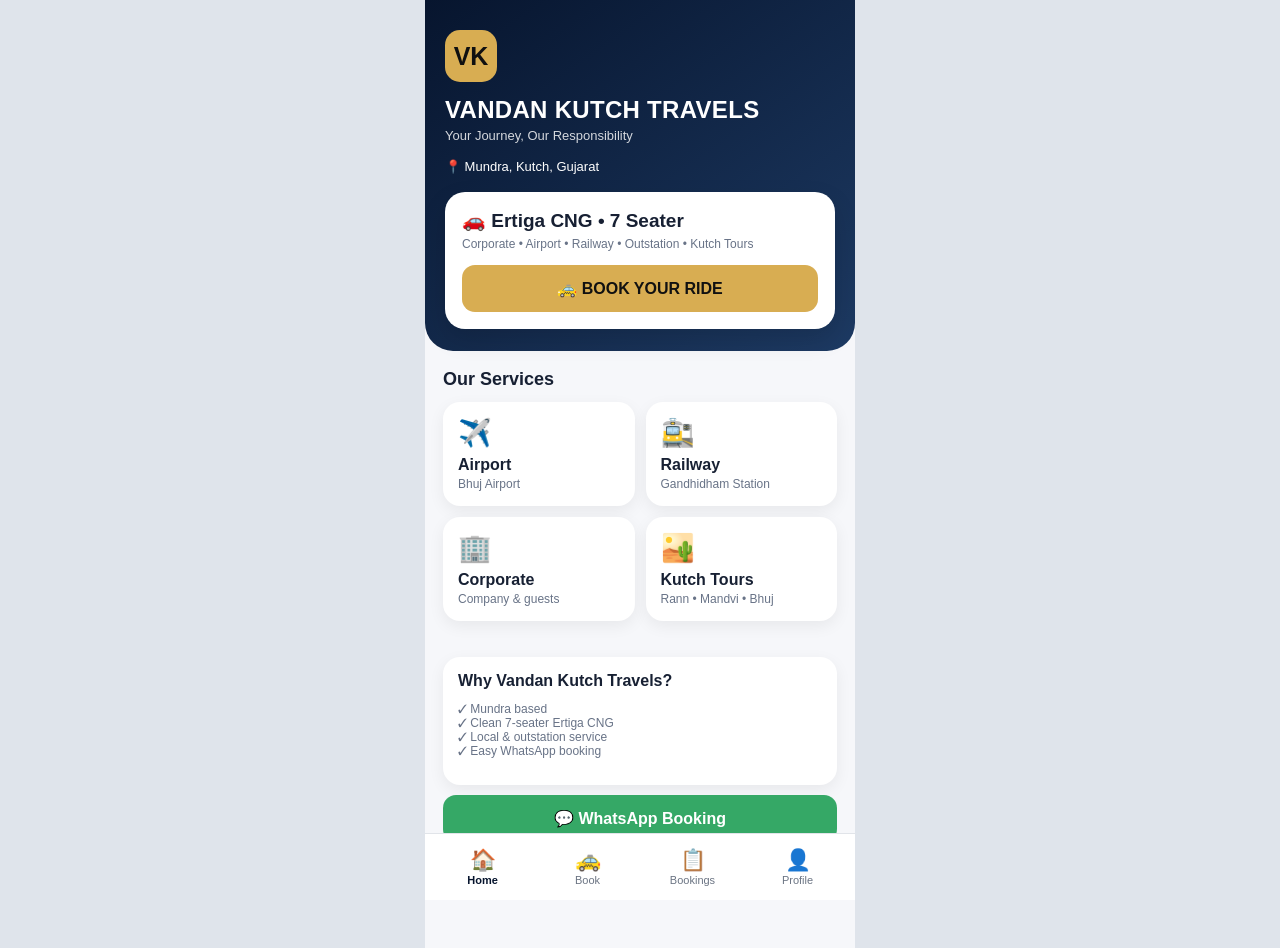
==== commit d2c94f7f: "Update index.html" ====
--- a/index.html
+++ b/index.html
@@ -1,311 +1,1925 @@
-<!DOCTYPE html>
-<html lang="en">
+<!doctype html>
+<html lang="gu">
 <head>
-<meta charset="UTF-8">
-<meta name="viewport" content="width=device-width, initial-scale=1.0, viewport-fit=cover">
-<meta name="theme-color" content="#000000">
+
+<link rel="manifest" href="manifest.json">
+
+<meta name="theme-color" content="#07152e">
+<meta charset="utf-8">
+
+<meta name="viewport"
+      content="width=device-width,initial-scale=1,viewport-fit=cover">
+
 <meta name="apple-mobile-web-app-capable" content="yes">
-<meta name="apple-mobile-web-app-status-bar-style" content="black-translucent">
-<title>Vandan Kutch Travels - Mundra</title>
+
+<title>Vandan Kutch Travels</title>
+
 <style>
-:root {
-  --black:#050505;
-  --panel:#0c0c0c;
-  --gold:#f3c52e;
-  --gold2:#d9a915;
-  --white:#fff;
-  --muted:#b9b9b9;
-  --line:rgba(243,197,46,.55);
-}
-*{box-sizing:border-box;-webkit-tap-highlight-color:transparent}
-html,body{margin:0;background:#000;color:#fff;font-family:Arial,Helvetica,sans-serif}
-body{min-height:100vh;overflow-x:hidden}
-button{font:inherit}
-.app{width:100%;max-width:720px;margin:auto;min-height:100vh;background:#000;position:relative;padding-bottom:94px}
-.header{height:148px;padding:18px 28px 8px;display:grid;grid-template-columns:56px 1fr 112px;align-items:center;gap:8px}
-.menu{width:48px;height:48px;border:0;background:transparent;display:flex;flex-direction:column;justify-content:center;gap:7px;cursor:pointer}
-.menu span{height:3px;width:34px;background:var(--gold);border-radius:3px;display:block}
-.brand{text-align:center;line-height:1}
-.brand-logo{width:76px;height:76px;margin:-4px auto 2px;display:block}
-.brand-name{font-weight:800;font-size:23px;letter-spacing:1px;color:var(--gold);white-space:nowrap}
-.tagline{font-size:11px;letter-spacing:3px;color:#ddd;margin-top:7px}
-.call-btn{justify-self:end;border:0;border-radius:16px;background:linear-gradient(180deg,#ffd957,#e7b62c);color:#070707;font-weight:800;padding:15px 16px;display:flex;gap:8px;align-items:center;cursor:pointer}
-.call-btn svg{width:21px;height:21px}
-.location{display:flex;justify-content:center;align-items:center;gap:8px;color:#eee;font-size:16px;margin-top:2px}
-.location svg{width:21px;fill:var(--gold)}
-
-.hero{position:relative;min-height:360px;margin-top:5px;overflow:hidden}
-.hero::before{content:"";position:absolute;inset:0;background:
-linear-gradient(90deg,#000 0%,rgba(0,0,0,.98) 28%,rgba(0,0,0,.48) 56%,rgba(0,0,0,.1) 100%),
-linear-gradient(180deg,rgba(0,0,0,.15),rgba(0,0,0,.72));z-index:2}
-.hero-bg{position:absolute;right:-2px;top:0;width:68%;height:100%;object-fit:cover;object-position:70% 50%;filter:brightness(.78) contrast(1.06);}
-.hero-copy{position:relative;z-index:3;width:53%;padding:38px 0 0 44px}
-.hero-title{font-size:45px;line-height:1.18;font-weight:800;margin:0 0 20px}
-.hero-title .gold{color:var(--gold)}
-.hero-copy p{font-size:17px;line-height:1.35;color:#eee;margin:0;max-width:315px}
-.service-title{height:58px;display:flex;align-items:center;justify-content:center;gap:18px;color:var(--gold);font-size:22px;font-weight:800}
-.service-title::before,.service-title::after{content:"";height:1px;flex:1;background:linear-gradient(90deg,transparent,var(--gold));}
-.service-title::after{background:linear-gradient(90deg,var(--gold),transparent)}
-.services{display:grid;grid-template-columns:repeat(3,1fr);gap:12px;padding:0 32px}
-.card{min-height:168px;border:1px solid var(--line);border-radius:17px;background:linear-gradient(145deg,#111,#080808);display:flex;flex-direction:column;align-items:center;justify-content:center;text-align:center;cursor:pointer;box-shadow:inset 0 0 18px rgba(243,197,46,.035);transition:.18s}
-.card:active{transform:scale(.98);background:#151515}
-.icon{width:62px;height:62px;border-radius:50%;background:linear-gradient(145deg,#ffdb4b,#dba917);display:grid;place-items:center;margin-bottom:10px;box-shadow:0 4px 18px rgba(243,197,46,.15)}
-.icon svg{width:34px;height:34px;stroke:#050505;fill:none;stroke-width:2.5;stroke-linecap:round;stroke-linejoin:round}
-.card h3{font-size:18px;margin:0 0 6px;font-weight:800}
-.card p{margin:0;color:#bdbdbd;font-size:14px}
-.features{margin:34px 32px 0;border:1px solid var(--line);border-radius:18px;background:linear-gradient(145deg,#111,#080808);display:grid;grid-template-columns:repeat(3,1fr);min-height:105px}
-.feature{display:flex;align-items:center;justify-content:center;gap:9px;padding:12px 10px;position:relative}
-.feature:not(:last-child)::after{content:"";position:absolute;right:0;top:18px;bottom:18px;width:1px;background:rgba(243,197,46,.22)}
-.feature-icon{color:var(--gold);font-size:35px;line-height:1}
-.feature strong{display:block;font-size:14px;line-height:1.2}
-.feature span{display:block;color:#aaa;font-size:12px;margin-top:5px;line-height:1.2}
-.book-btn{margin:42px 44px 0;width:calc(100% - 88px);height:70px;border:0;border-radius:36px;background:linear-gradient(180deg,#ffdb58,#e8b82e);color:#080808;font-size:23px;font-weight:900;display:flex;align-items:center;justify-content:center;gap:14px;box-shadow:0 8px 28px rgba(243,197,46,.16);cursor:pointer}
-.book-btn svg{width:29px;height:29px}
-.book-btn .arrow{margin-left:auto;margin-right:22px}
-.nav{position:fixed;bottom:0;left:50%;transform:translateX(-50%);width:min(720px,100%);height:92px;background:rgba(4,4,4,.97);border-top:1px solid #252525;display:grid;grid-template-columns:repeat(5,1fr);z-index:20;padding-bottom:env(safe-area-inset-bottom)}
-.nav-item{border:0;background:transparent;color:#eee;display:flex;flex-direction:column;align-items:center;justify-content:center;gap:6px;font-size:14px;cursor:pointer}
-.nav-item svg{width:29px;height:29px;stroke:#eee;fill:none;stroke-width:2}
-.nav-item.active{color:var(--gold);background:linear-gradient(180deg,#1b1b1b,#101010);border-radius:22px 22px 0 0;margin:0 10px}
-.nav-item.active svg{stroke:var(--gold)}
-.drawer{position:fixed;inset:0;background:rgba(0,0,0,.7);z-index:30;display:none}
-.drawer.open{display:block}
-.drawer-panel{width:min(370px,90vw);height:100%;background:linear-gradient(180deg,#090909,#050505);border-right:1px solid rgba(243,197,46,.35);padding:24px 18px 20px;box-shadow:18px 0 55px #000;overflow-y:auto}
-.drawer-top{display:grid;grid-template-columns:52px 1fr 42px;align-items:center;gap:12px;padding:4px 2px 22px;border-bottom:1px solid #252525}
-.drawer-logo{width:52px;height:52px;border:2px solid var(--gold);border-radius:50%;display:grid;place-items:center;color:var(--gold);font-family:Georgia,serif;font-size:22px;font-weight:700}
-.drawer-brand{color:var(--gold);font-weight:900;font-size:16px;letter-spacing:1px}.drawer-sub{font-size:9px;letter-spacing:2px;color:#aaa;margin-top:5px}
-.drawer-close{width:38px;height:38px;border:1px solid #3a3a3a;border-radius:50%;background:#141414;color:#fff;font-size:25px;cursor:pointer}
-.drawer-menu{padding:15px 0 8px}.drawer-item{width:100%;min-height:68px;background:transparent;border:0;border-bottom:1px solid #202020;color:#fff;display:grid;grid-template-columns:48px 1fr 18px;align-items:center;text-align:left;padding:8px 5px;cursor:pointer}
-.drawer-item:hover{background:linear-gradient(90deg,rgba(243,197,46,.09),transparent)}.drawer-icon{width:40px;height:40px;border-radius:12px;background:rgba(243,197,46,.1);border:1px solid rgba(243,197,46,.28);color:var(--gold);display:grid;place-items:center;font-size:23px}.drawer-item b{display:block;font-size:16px}.drawer-item small{display:block;color:#888;font-size:11px;margin-top:4px}.drawer-item i{font-style:normal;color:var(--gold);font-size:25px}
-.drawer-services{margin-top:14px;padding:16px 12px;border:1px solid rgba(243,197,46,.22);border-radius:16px;background:#0c0c0c}.drawer-services-title{font-size:11px;letter-spacing:2px;color:var(--gold);font-weight:800;margin-bottom:12px}.drawer-service-grid{display:grid;grid-template-columns:1fr 1fr;gap:8px}.drawer-service-grid button{height:40px;border:1px solid #292929;border-radius:9px;background:#111;color:#ddd;font-size:12px;cursor:pointer}.drawer-service-grid button:hover{border-color:var(--gold);color:var(--gold)}
-.drawer-call{width:100%;height:52px;margin-top:16px;border:0;border-radius:27px;background:linear-gradient(180deg,#ffdb58,#e8b82e);color:#050505;font-weight:900;cursor:pointer}.drawer-footer{text-align:center;color:#666;font-size:9px;letter-spacing:2px;margin-top:15px}
-.drawer-panel h2{color:var(--gold);margin:12px 0 28px}
-.drawer-panel button{display:block;width:100%;text-align:left;background:transparent;border:0;color:#fff;padding:16px 4px;font-size:17px;border-bottom:1px solid #222}
-.modal{position:fixed;inset:0;background:rgba(0,0,0,.72);z-index:40;display:none;align-items:flex-end;justify-content:center}
-.modal.open{display:flex}
-.modal-box{width:min(720px,100%);background:#0c0c0c;border:1px solid #3c3c3c;border-bottom:0;border-radius:26px 26px 0 0;padding:24px 24px 34px}
-.modal-head{display:flex;justify-content:space-between;align-items:center}
-.modal-head h2{margin:0;color:var(--gold)}
-.close{background:#222;border:0;color:#fff;border-radius:50%;width:38px;height:38px;font-size:22px}
-.form{display:grid;gap:12px;margin-top:20px}
-.form input,.form select{width:100%;height:52px;border:1px solid #3b3b3b;border-radius:12px;background:#050505;color:#fff;padding:0 14px;outline:none}
-.form button{height:54px;border:0;border-radius:27px;background:var(--gold);font-weight:900}
-.toast{position:fixed;left:50%;bottom:108px;transform:translateX(-50%);background:#1a1a1a;border:1px solid #444;color:#fff;padding:12px 18px;border-radius:12px;z-index:60;display:none;white-space:nowrap}
-@media(max-width:560px){
-  .header{height:132px;padding:12px 18px 4px;grid-template-columns:42px 1fr 82px}
-  .menu{width:40px}
-  .menu span{width:28px}
-  .brand-logo{width:58px;height:58px}
-  .brand-name{font-size:18px}
-  .tagline{font-size:8px;letter-spacing:2px}
-  .call-btn{padding:12px 11px;border-radius:14px;font-size:14px}
-  .call-btn svg{width:18px;height:18px}
-  .location{font-size:14px}
-  .hero{min-height:345px}
-  .hero-copy{padding:35px 0 0 45px;width:58%}
-  .hero-title{font-size:38px}
-  .hero-copy p{font-size:15px}
-  .services{padding:0 32px;gap:12px}
-  .card{min-height:170px}
-  .card h3{font-size:17px}
-  .card p{font-size:13px}
-  .features{margin-left:32px;margin-right:32px}
-  .feature{gap:6px;padding:9px 5px}
-  .feature-icon{font-size:28px}
-  .feature strong{font-size:12px}
-  .feature span{font-size:10px}
-  .book-btn{margin-left:44px;margin-right:44px;width:calc(100% - 88px);font-size:20px}
-}
-@media(max-width:390px){
-  .services{padding:0 20px}
-  .features{margin-left:20px;margin-right:20px}
-  .book-btn{margin-left:28px;margin-right:28px;width:calc(100% - 56px)}
-  .hero-copy{padding-left:30px}
-  .hero-title{font-size:34px}
-}
+
+*{
+  box-sizing:border-box;
+}
+
+body{
+  margin:0;
+  background:#dfe4eb;
+  font-family:-apple-system,BlinkMacSystemFont,"Segoe UI",Arial;
+  color:#172033;
+}
+
+.app{
+  width:100%;
+  max-width:430px;
+  min-height:100vh;
+  margin:auto;
+  background:#f6f7fa;
+  padding-bottom:88px;
+}
+
+/* =========================
+   HEADER
+========================= */
+
+header{
+  background:linear-gradient(145deg,#07152e,#1d3a63);
+  color:#fff;
+  padding:30px 20px 22px;
+  border-radius:0 0 28px 28px;
+}
+
+.logo{
+  width:52px;
+  height:52px;
+  border-radius:15px;
+  background:#d8ad52;
+  color:#101010;
+  display:flex;
+  align-items:center;
+  justify-content:center;
+  font-size:25px;
+  font-weight:900;
+  margin-bottom:14px;
+}
+
+.brand{
+  font-size:24px;
+  font-weight:850;
+  letter-spacing:.3px;
+}
+
+.tag{
+  font-size:13px;
+  opacity:.82;
+  margin-top:4px;
+}
+
+.location{
+  font-size:13px;
+  margin-top:16px;
+}
+
+/* =========================
+   HERO
+========================= */
+
+.hero{
+  background:#fff;
+  color:#172033;
+  border-radius:20px;
+  margin-top:18px;
+  padding:17px;
+  box-shadow:0 10px 25px #0002;
+}
+
+.hero h2{
+  margin:0 0 5px;
+  font-size:19px;
+}
+
+.muted{
+  font-size:12px;
+  color:#687387;
+}
+
+/* =========================
+   BUTTONS
+========================= */
+
+button{
+  font:inherit;
+  cursor:pointer;
+  -webkit-tap-highlight-color:transparent;
+}
+
+.primary{
+  border:0;
+  border-radius:13px;
+  background:#d8ad52;
+  color:#111;
+  font-weight:800;
+  padding:14px;
+  width:100%;
+  margin-top:14px;
+}
+
+.green{
+  border:0;
+  border-radius:13px;
+  background:#35a866;
+  color:#fff;
+  font-weight:800;
+  padding:14px;
+  width:100%;
+  margin-top:10px;
+}
+
+/* =========================
+   SECTIONS
+========================= */
+
+.section{
+  padding:18px;
+}
+
+.title{
+  font-size:18px;
+  font-weight:800;
+  margin-bottom:12px;
+}
+
+.grid{
+  display:grid;
+  grid-template-columns:1fr 1fr;
+  gap:11px;
+}
+
+.card{
+  background:#fff;
+  border-radius:17px;
+  padding:15px;
+  box-shadow:0 5px 16px #00000010;
+}
+
+.service{
+  cursor:pointer;
+  -webkit-tap-highlight-color:transparent;
+}
+
+.service:active{
+  transform:scale(.98);
+}
+
+.ico{
+  font-size:27px;
+}
+
+.service b{
+  display:block;
+  margin-top:7px;
+}
+
+.service .muted{
+  margin-top:3px;
+}
+
+/* =========================
+   BOTTOM NAV
+========================= */
+
+.bottom{
+  position:fixed;
+  bottom:0;
+  left:50%;
+  transform:translateX(-50%);
+  width:min(430px,100%);
+  padding:9px 5px calc(9px + env(safe-area-inset-bottom));
+  background:#fff;
+  border-top:1px solid #e1e4e9;
+  display:grid;
+  grid-template-columns:repeat(4,1fr);
+  z-index:100;
+}
+
+.nav{
+  border:0;
+  background:none;
+  color:#6b7483;
+  font-size:11px;
+  padding:5px;
+}
+
+.nav strong{
+  display:block;
+  font-size:21px;
+  margin-bottom:2px;
+}
+
+.nav.on{
+  color:#07152e;
+  font-weight:800;
+}
+
+/* =========================
+   SCREENS
+========================= */
+
+.screen{
+  display:none;
+}
+
+.screen.on{
+  display:block;
+}
+
+.back{
+  border:0;
+  background:none;
+  color:#fff;
+  padding:0 0 15px;
+  font-weight:700;
+}
+
+/* =========================
+   FORM
+========================= */
+
+.form{
+  margin:16px;
+  background:#fff;
+  border-radius:18px;
+  padding:17px;
+  box-shadow:0 5px 18px #00000010;
+}
+
+.label{
+  font-size:12px;
+  color:#687387;
+  margin:10px 0 5px;
+}
+
+.input{
+  width:100%;
+  padding:13px;
+  border:1px solid #d8dde6;
+  border-radius:11px;
+  font-size:15px;
+  background:#fff;
+  color:#172033;
+}
+
+.input:focus{
+  outline:none;
+  border-color:#d8ad52;
+}
+
+.row{
+  display:grid;
+  grid-template-columns:1fr 1fr;
+  gap:10px;
+}
+
+.fare{
+  margin-top:14px;
+  background:#eef8f2;
+  border:1px solid #cde9d7;
+  border-radius:13px;
+  padding:13px;
+}
+
+.fare b{
+  font-size:20px;
+}
+
+/* =========================
+   TOURS
+========================= */
+
+.tour{
+  background:#fff;
+  border-radius:17px;
+  padding:16px;
+  margin-bottom:11px;
+  box-shadow:0 5px 16px #00000010;
+}
+
+.tour h3{
+  margin:0 0 4px;
+}
+
+.tour button{
+  margin-top:10px;
+}
+
+/* =========================
+   NOTICE
+========================= */
+
+.notice{
+  margin:16px;
+  background:#fff8e7;
+  border:1px solid #efdfa9;
+  border-radius:15px;
+  padding:14px;
+  font-size:13px;
+}
+
+/* =========================
+   BOOKING ITEM
+========================= */
+
+.booking{
+  background:#fff;
+  border-radius:17px;
+  padding:16px;
+  margin-bottom:12px;
+  box-shadow:0 5px 16px #00000010;
+}
+
+.booking h3{
+  margin:0 0 8px;
+}
+
+.booking-line{
+  font-size:13px;
+  margin:5px 0;
+  color:#4f596b;
+}
+
+.booking-line b{
+  color:#172033;
+}
+
+.booking-actions{
+  display:grid;
+  grid-template-columns:1fr 1fr;
+  gap:8px;
+  margin-top:12px;
+}
+
+.small-btn{
+  border:0;
+  border-radius:10px;
+  padding:10px;
+  font-weight:700;
+}
+
+.delete-btn{
+  background:#f1eeee;
+  color:#a33;
+}
+
+.whatsapp-btn{
+  background:#35a866;
+  color:#fff;
+}
+
 </style>
 </head>
+
+
 <body>
+
 <div class="app">
 
-<header class="header">
-  <button class="menu" aria-label="Open menu" onclick="toggleDrawer(true)"><span></span><span></span><span></span></button>
-  <div class="brand">
-    <svg class="brand-logo" viewBox="0 0 100 100" aria-label="VK logo">
-      <circle cx="50" cy="50" r="43" fill="none" stroke="#f3c52e" stroke-width="2.5"/>
-      <path d="M20 40h60M24 60h52" stroke="#f3c52e" stroke-width="2" opacity=".45"/>
-      <text x="50" y="64" text-anchor="middle" fill="#f3c52e" font-size="44" font-family="Georgia" font-weight="700">VK</text>
-      <path d="M42 14l8-10 8 10" fill="none" stroke="#f3c52e" stroke-width="3"/>
-    </svg>
-    <div class="brand-name">VANDAN KUTCH TRAVELS</div>
-    <div class="tagline">YOUR JOURNEY, OUR RESPONSIBILITY</div>
-  </div>
-  <button class="call-btn" onclick="callNow()">
-    <svg viewBox="0 0 24 24" fill="currentColor"><path d="M6.6 2.5l3.1 1.3c.7.3 1.1 1 .9 1.7l-.8 3.1c-.1.5-.5.9-1 1l-1.4.3a15.3 15.3 0 0 0 5.7 5.7l.3-1.4c.1-.5.5-.9 1-.999l3.1-.8c.7-.2 1.4.2 1.7.9l1.3 3.1c.3.7 0 1.5-.6 1.9l-2.1 1.4c-.7.5-1.6.7-2.4.4C8.7 19.1 4.9 15.3 2.7 8.6c-.3-.8-.1-1.7.4-2.4l1.4-2.1c.6-.6 1.4-.9 2.1-.6z"/></svg>
-    Call
-  </button>
+<!-- ==================================================
+     HOME
+================================================== -->
+
+<section id="home" class="screen on">
+
+<header>
+
+<div class="logo">VK</div>
+
+<div class="brand">
+VANDAN KUTCH TRAVELS
+</div>
+
+<div class="tag">
+Your Journey, Our Responsibility
+</div>
+
+<div class="location">
+📍 Mundra, Kutch, Gujarat
+</div>
+
+<div class="hero">
+
+<h2>
+🚗 Ertiga CNG • 7 Seater
+</h2>
+
+<div class="muted">
+Corporate • Airport • Railway • Outstation • Kutch Tours
+</div>
+
+<button
+  class="primary"
+  onclick="go('book')">
+🚕 BOOK YOUR RIDE
+</button>
+
+</div>
+
 </header>
 
-<div class="location">
-  <svg viewBox="0 0 24 24"><path d="M12 22s7-6.2 7-12a7 7 0 1 0-14 0c0 5.8 7 12 7 12z"/><circle cx="12" cy="10" r="2.5" fill="#000"/></svg>
-  Mundra, Kutch, Gujarat
-</div>
-
-<section class="hero">
-  <img class="hero-bg" src="[data-uri]" alt="Maruti Suzuki Ertiga">
-  <div class="hero-copy">
-    <h1 class="hero-title">Travel in<br><span class="gold">comfort.</span><br><br>Book with<br><span class="gold">confidence.</span></h1>
-    <p>Premium car &amp; taxi booking<br>from Kutch to Gujarat and beyond.</p>
-  </div>
+
+<div class="section">
+
+<div class="title">
+Our Services
+</div>
+
+<div class="grid">
+
+<div
+  class="card service"
+  onclick="quick('Airport Transfer')">
+
+<div class="ico">✈️</div>
+
+<b>Airport</b>
+
+<div class="muted">
+Bhuj Airport
+</div>
+
+</div>
+
+
+<div
+  class="card service"
+  onclick="quick('Railway Transfer')">
+
+<div class="ico">🚉</div>
+
+<b>Railway</b>
+
+<div class="muted">
+Gandhidham Station
+</div>
+
+</div>
+
+
+<div
+  class="card service"
+  onclick="quick('Corporate Travel')">
+
+<div class="ico">🏢</div>
+
+<b>Corporate</b>
+
+<div class="muted">
+Company & guests
+</div>
+
+</div>
+
+
+<div
+  class="card service"
+  onclick="go('tours')">
+
+<div class="ico">🏜️</div>
+
+<b>Kutch Tours</b>
+
+<div class="muted">
+Rann • Mandvi • Bhuj
+</div>
+
+</div>
+
+</div>
+
+</div>
+
+
+<div class="section">
+
+<div class="card">
+
+<b>
+Why Vandan Kutch Travels?
+</b>
+
+<p class="muted">
+
+✓ Mundra based<br>
+✓ Clean 7-seater Ertiga CNG<br>
+✓ Local & outstation service<br>
+✓ Easy WhatsApp booking
+
+</p>
+
+</div>
+
+
+<button
+  class="green"
+  onclick="wa()">
+
+💬 WhatsApp Booking
+
+</button>
+
+</div>
+
 </section>
 
-<div class="service-title">CHOOSE SERVICE</div>
-
-<section class="services">
-  <button class="card" onclick="openBooking('Local')">
-    <span class="icon"><svg viewBox="0 0 24 24"><path d="M4 15l1-6a2 2 0 0 1 2-2h10a2 2 0 0 1 2 2l1 6"/><path d="M5 15v4M19 15v4M3 15h18M7 18h2M15 18h2"/><circle cx="7" cy="12" r="1"/><circle cx="17" cy="12" r="1"/></svg></span>
-    <h3>Local</h3><p>City travel</p>
-  </button>
-  <button class="card" onclick="openBooking('Airport')">
-    <span class="icon"><svg viewBox="0 0 24 24"><path d="M2 16l8-3 2-9 2 1-1 9 7 3c1 .5 1 1.5.5 2.5-.3.7-1.2 1-1.9.7L12 17l-6.5 2.2c-.7.3-1.5 0-1.8-.7-.5-1 0-2 1-2.5z"/></svg></span>
-    <h3>Airport</h3><p>Pickup / Drop</p>
-  </button>
-  <button class="card" onclick="openBooking('Railway')">
-    <span class="icon"><svg viewBox="0 0 24 24"><path d="M7 3h10a3 3 0 0 1 3 3v9a3 3 0 0 1-3 3H7a3 3 0 0 1-3-3V6a3 3 0 0 1 3-3z"/><path d="M7 18l-2 3M17 18l2 3M4 13h16M8 7h2M14 7h2"/></svg></span>
-    <h3>Railway</h3><p>Station transfer</p>
-  </button>
-  <button class="card" onclick="openBooking('Out of Kutch')">
-    <span class="icon"><svg viewBox="0 0 24 24"><path d="M3 6l7-3 4 2 7-3v16l-7 3-4-2-7 3V6z"/><path d="M10 3v16M14 5v14"/></svg></span>
-    <h3>Out of Kutch</h3><p>Intercity travel</p>
-  </button>
-  <button class="card" onclick="openBooking('Out of Gujarat')">
-    <span class="icon"><svg viewBox="0 0 24 24"><rect x="4" y="7" width="16" height="14" rx="1"/><path d="M8 7V4h8v3M8 11h2M14 11h2M8 15h2M14 15h2M8 19h2M14 19h2"/></svg></span>
-    <h3>Out of Gujarat</h3><p>Interstate travel</p>
-  </button>
-  <button class="card" onclick="openBooking('Car & Taxi')">
-    <span class="icon"><svg viewBox="0 0 24 24"><path d="M5 15l1.5-6h11L19 15"/><path d="M4 15h16v4H4z"/><circle cx="7" cy="16.5" r="1"/><circle cx="17" cy="16.5" r="1"/></svg></span>
-    <h3>Car &amp; Taxi</h3><p>Private booking</p>
-  </button>
+
+<!-- ==================================================
+     BOOK
+================================================== -->
+
+<section id="book" class="screen">
+
+<header>
+
+<button
+  class="back"
+  onclick="go('home')">
+
+← Back
+
+</button>
+
+<div class="brand">
+Book Your Ride
+</div>
+
+<div class="tag">
+Mundra • Kutch • Gujarat
+</div>
+
+</header>
+
+
+<div class="form">
+
+<div class="label">
+Service
+</div>
+
+<select id="service" class="input">
+
+<option>Local Ride</option>
+<option>Airport Transfer</option>
+<option>Railway Transfer</option>
+<option>Corporate Travel</option>
+<option>Outstation</option>
+<option>Kutch Tour</option>
+
+</select>
+
+
+<div class="label">
+Pickup Location
+</div>
+
+<input
+  id="pickup"
+  class="input"
+  placeholder="e.g. The Fern Residency, Mundra">
+
+
+<div class="label">
+Drop Location
+</div>
+
+<input
+  id="drop"
+  class="input"
+  placeholder="e.g. Bhuj Airport">
+
+
+<div class="row">
+
+<div>
+
+<div class="label">
+Date
+</div>
+
+<input
+  id="date"
+  type="date"
+  class="input">
+
+</div>
+
+
+<div>
+
+<div class="label">
+Time
+</div>
+
+<input
+  id="time"
+  type="time"
+  class="input">
+
+</div>
+
+</div>
+
+
+<div class="row">
+
+<div>
+
+<div class="label">
+Passengers
+</div>
+
+<input
+  id="people"
+  type="number"
+  min="1"
+  max="7"
+  value="2"
+  class="input">
+
+</div>
+
+
+<div>
+
+<div class="label">
+Name
+</div>
+
+<input
+  id="name"
+  class="input"
+  placeholder="Your name">
+
+</div>
+
+</div>
+
+
+<div class="label">
+Mobile
+</div>
+
+<input
+  id="mobile"
+  class="input"
+  value="+91 99137 47955">
+
+
+<div class="fare">
+
+Estimated fare:
+
+<b id="fare">
+₹ —
+</b>
+
+<div class="muted">
+Final fare will be confirmed by Vandan.
+</div>
+
+</div>
+
+
+<button
+  class="primary"
+  onclick="estimate()">
+
+Calculate Estimate
+
+</button>
+
+
+<button
+  class="green"
+  onclick="sendBooking()">
+
+Confirm via WhatsApp
+
+</button>
+
+</div>
+
 </section>
 
-<section class="features">
-  <div class="feature"><div class="feature-icon">⌁</div><div><strong>AUTOMATIC<br>DISTANCE</strong><span>No manual KM</span></div></div>
-  <div class="feature"><div class="feature-icon">20%</div><div><strong>20% ADVANCE</strong><span>80% payable<br>during trip</span></div></div>
-  <div class="feature"><div class="feature-icon">♟</div><div><strong>7 SEATER</strong><span>Maruti Suzuki<br>Ertiga CNG</span></div></div>
+
+<!-- ==================================================
+     TOURS
+================================================== -->
+
+<section id="tours" class="screen">
+
+<header>
+
+<button
+  class="back"
+  onclick="go('home')">
+
+← Back
+
+</button>
+
+<div class="brand">
+Kutch Tours
+</div>
+
+<div class="tag">
+Private Ertiga CNG • 7 Seater
+</div>
+
+</header>
+
+
+<div class="section">
+
+
+<div class="tour">
+
+<h3>
+🏜️ Rann of Kutch
+</h3>
+
+<div class="muted">
+Dhordo • White Rann • Kala Dungar
+</div>
+
+<button
+  class="primary"
+  onclick="quick('Kutch Tour')">
+
+Request Quote
+
+</button>
+
+</div>
+
+
+<div class="tour">
+
+<h3>
+🌊 Mandvi Tour
+</h3>
+
+<div class="muted">
+Mandvi • Beach • Local sightseeing
+</div>
+
+<button
+  class="primary"
+  onclick="quick('Kutch Tour')">
+
+Request Quote
+
+</button>
+
+</div>
+
+
+<div class="tour">
+
+<h3>
+🏛️ Bhuj & Kutch
+</h3>
+
+<div class="muted">
+Bhuj • Local sightseeing
+</div>
+
+<button
+  class="primary"
+  onclick="quick('Kutch Tour')">
+
+Request Quote
+
+</button>
+
+</div>
+
+
+</div>
+
 </section>
 
-<button class="book-btn" onclick="openBooking('General')">
-  <svg viewBox="0 0 24 24" fill="none" stroke="currentColor" stroke-width="2"><rect x="3" y="4" width="18" height="17" rx="2"/><path d="M8 2v4M16 2v4M3 9h18"/><circle cx="16" cy="16" r="3"/><path d="M16 14v2l1 1"/></svg>
-  BOOK YOUR RIDE NOW
-  <span class="arrow">›</span>
+
+<!-- ==================================================
+     BOOKINGS
+================================================== -->
+
+<section id="trips" class="screen">
+
+<header>
+
+<div class="brand">
+My Bookings
+</div>
+
+<div class="tag">
+Upcoming & recent rides
+</div>
+
+</header>
+
+
+<div
+  class="section"
+  id="bookingList">
+
+<div class="notice">
+
+No bookings yet.
+
+<br><br>
+
+Book your first ride from the
+<b>Book</b> tab.
+
+</div>
+
+</div>
+
+</section>
+
+
+<!-- ==================================================
+     PROFILE
+================================================== -->
+
+<section id="profile" class="screen">
+
+<header>
+
+<div class="brand">
+Profile
+</div>
+
+<div class="tag">
+Vandan Kutch Travels
+</div>
+
+</header>
+
+
+<div class="section">
+
+
+<div class="card">
+
+<b>
+Vandan Nanjar
+</b>
+
+<div class="muted">
+📞 +91 99137 47955
+</div>
+
+<div class="muted">
+📍 Mundra, Kutch, Gujarat
+</div>
+
+</div>
+
+
+<div
+  class="card"
+  style="margin-top:12px">
+
+<b>
+Vehicle
+</b>
+
+<div class="muted">
+Maruti Suzuki Ertiga CNG • 7 Seater
+</div>
+
+</div>
+
+
+<button
+  class="green"
+  onclick="call()">
+
+📞 Call Vandan
+
 </button>
 
-<nav class="nav">
-  <button class="nav-item active" data-tab="home" onclick="showTab('home',this)">
-    <svg viewBox="0 0 24 24"><path d="M3 11l9-8 9 8v10h-6v-6H9v6H3z"/></svg><span>Home</span>
-  </button>
-  <button class="nav-item" data-tab="book" onclick="showTab('book',this)">
-    <svg viewBox="0 0 24 24"><path d="M12 5v14M5 12h14"/></svg><span>Book</span>
-  </button>
-  <button class="nav-item" data-tab="bookings" onclick="showTab('bookings',this)">
-    <svg viewBox="0 0 24 24"><rect x="4" y="3" width="16" height="18" rx="2"/><path d="M8 2v4M16 2v4M4 9h16M8 13h2M14 13h2M8 17h2M14 17h2"/></svg><span>My Bookings</span>
-  </button>
-  <button class="nav-item" data-tab="profile" onclick="showTab('profile',this)">
-    <svg viewBox="0 0 24 24"><circle cx="12" cy="8" r="4"/><path d="M4 21c0-4 3.6-7 8-7s8 3 8 7"/></svg><span>Profile</span>
-  </button>
-  <button class="nav-item" data-tab="contact" onclick="showTab('contact',this)">
-    <svg viewBox="0 0 24 24"><path d="M6.5 3.5l3 1.2c.7.3 1 1 .8 1.7l-.8 2.8a15 15 0 0 0 5.3 5.3l2.8-.8c.7-.2 1.4.1 1.7.8l1.2 3c.3.7 0 1.5-.6 1.9l-1.8 1.2c-.8.5-1.7.7-2.5.4C9.2 18.7 5.3 14.8 3.8 8.6c-.2-.8 0-1.7.4-2.5l1.2-1.8c.4-.8 1.4-1.1 2.1-.8z"/></svg><span>Contact</span>
-  </button>
+
+<button
+  class="primary"
+  onclick="wa()">
+
+💬 WhatsApp Booking
+
+</button>
+
+
+</div>
+
+</section>
+
+
+<!-- ==================================================
+     BOTTOM NAV
+================================================== -->
+
+<nav class="bottom">
+
+<button
+  class="nav on"
+  onclick="go('home',this)">
+
+<strong>🏠</strong>
+Home
+
+</button>
+
+
+<button
+  class="nav"
+  onclick="go('book',this)">
+
+<strong>🚕</strong>
+Book
+
+</button>
+
+
+<button
+  class="nav"
+  onclick="go('trips',this)">
+
+<strong>📋</strong>
+Bookings
+
+</button>
+
+
+<button
+  class="nav"
+  onclick="go('profile',this)">
+
+<strong>👤</strong>
+Profile
+
+</button>
+
 </nav>
-</div>
-
-<div class="drawer" id="drawer" onclick="if(event.target===this)toggleDrawer(false)">
-  <div class="drawer-panel">
-    <div class="drawer-top">
-      <div class="drawer-logo">VK</div>
-      <div><div class="drawer-brand">VANDAN KUTCH</div><div class="drawer-sub">TRAVELS • MUNDRA</div></div>
-      <button class="drawer-close" onclick="toggleDrawer(false)">×</button>
-    </div>
-    <div class="drawer-menu">
-      <button class="drawer-item" onclick="goHome()"><span class="drawer-icon">⌂</span><span><b>Home</b><small>Back to home</small></span><i>›</i></button>
-      <button class="drawer-item" onclick="openBooking('General');toggleDrawer(false)"><span class="drawer-icon">＋</span><span><b>Book a Ride</b><small>Reserve your Ertiga</small></span><i>›</i></button>
-      <button class="drawer-item" onclick="showBookings();toggleDrawer(false)"><span class="drawer-icon">▣</span><span><b>My Bookings</b><small>View saved bookings</small></span><i>›</i></button>
-      <button class="drawer-item" onclick="showProfile();toggleDrawer(false)"><span class="drawer-icon">♙</span><span><b>Profile</b><small>Your customer details</small></span><i>›</i></button>
-      <button class="drawer-item" onclick="showContact();toggleDrawer(false)"><span class="drawer-icon">☎</span><span><b>Contact Us</b><small>Call Vandan Kutch Travels</small></span><i>›</i></button>
-      <button class="drawer-item" onclick="showAbout();toggleDrawer(false)"><span class="drawer-icon">ⓘ</span><span><b>About Us</b><small>Premium travel service</small></span><i>›</i></button>
-    </div>
-    <div class="drawer-services">
-      <div class="drawer-services-title">SERVICES</div>
-      <div class="drawer-service-grid">
-        <button onclick="openBooking('Local');toggleDrawer(false)">Local</button>
-        <button onclick="openBooking('Airport');toggleDrawer(false)">Airport</button>
-        <button onclick="openBooking('Railway');toggleDrawer(false)">Railway</button>
-        <button onclick="openBooking('Out of Kutch');toggleDrawer(false)">Out of Kutch</button>
-        <button onclick="openBooking('Out of Gujarat');toggleDrawer(false)">Out of Gujarat</button>
-        <button onclick="openBooking('Car & Taxi');toggleDrawer(false)">Car & Taxi</button>
+
+</div>
+
+
+<!-- ==================================================
+     JAVASCRIPT
+================================================== -->
+
+<script>
+
+/* =========================
+   SERVICE WORKER
+========================= */
+
+if ('serviceWorker' in navigator) {
+
+  window.addEventListener('load', function(){
+
+    navigator.serviceWorker
+      .register('service-worker.js')
+      .catch(function(error){
+
+        console.log(
+          'Service Worker registration failed:',
+          error
+        );
+
+      });
+
+  });
+
+}
+
+
+/* =========================
+   SCREEN NAVIGATION
+========================= */
+
+const screens = [
+  'home',
+  'book',
+  'tours',
+  'trips',
+  'profile'
+];
+
+
+function go(id, btn) {
+
+  screens.forEach(function(x){
+
+    const el =
+      document.getElementById(x);
+
+    if (el) {
+      el.classList.remove('on');
+    }
+
+  });
+
+
+  const page =
+    document.getElementById(id);
+
+  if (page) {
+    page.classList.add('on');
+  }
+
+
+  document
+    .querySelectorAll('.nav')
+    .forEach(function(x){
+
+      x.classList.remove('on');
+
+    });
+
+
+  if (btn) {
+
+    btn.classList.add('on');
+
+  } else {
+
+    const navButton =
+      document.querySelector(
+        `.nav[onclick*="'${id}'"]`
+      );
+
+    if (navButton) {
+      navButton.classList.add('on');
+    }
+
+  }
+
+
+  window.scrollTo({
+    top:0,
+    behavior:'smooth'
+  });
+
+}
+
+
+/* =========================
+   QUICK SERVICE
+========================= */
+
+function quick(service) {
+
+  const serviceEl =
+    document.getElementById('service');
+
+  if (serviceEl) {
+    serviceEl.value = service;
+  }
+
+
+  go('book');
+
+
+  const pickup =
+    document.getElementById('pickup');
+
+  const drop =
+    document.getElementById('drop');
+
+
+  if (
+    pickup &&
+    drop &&
+    pickup.value.trim() &&
+    drop.value.trim()
+  ) {
+
+    estimate();
+
+  }
+
+}
+
+
+/* =========================
+   GET COORDINATES
+========================= */
+
+async function getCoordinates(location) {
+
+  const url =
+    'https://nominatim.openstreetmap.org/search' +
+    '?format=json' +
+    '&limit=1' +
+    '&q=' +
+    encodeURIComponent(
+      location +
+      ', Kutch, Gujarat, India'
+    );
+
+
+  const response =
+    await fetch(url);
+
+
+  if (!response.ok) {
+
+    throw new Error(
+      'Geocoding request failed'
+    );
+
+  }
+
+
+  const data =
+    await response.json();
+
+
+  if (
+    !data ||
+    !data.length
+  ) {
+
+    throw new Error(
+      'Location not found: ' +
+      location
+    );
+
+  }
+
+
+  return {
+
+    lat:parseFloat(data[0].lat),
+
+    lon:parseFloat(data[0].lon)
+
+  };
+
+}
+
+
+/* =========================
+   CALCULATE ROAD DISTANCE
+========================= */
+
+async function calculateDistance(
+  pickup,
+  drop
+) {
+
+  const start =
+    await getCoordinates(pickup);
+
+
+  const end =
+    await getCoordinates(drop);
+
+
+  const url =
+    `https://router.project-osrm.org/route/v1/driving/` +
+    `${start.lon},${start.lat};` +
+    `${end.lon},${end.lat}` +
+    `?overview=false`;
+
+
+  const response =
+    await fetch(url);
+
+
+  if (!response.ok) {
+
+    throw new Error(
+      'Routing request failed'
+    );
+
+  }
+
+
+  const data =
+    await response.json();
+
+
+  if (
+    data.code !== 'Ok' ||
+    !data.routes ||
+    !data.routes.length
+  ) {
+
+    throw new Error(
+      'Route not found'
+    );
+
+  }
+
+
+  return (
+    data.routes[0].distance / 1000
+  );
+
+}
+
+
+/* =========================
+   ESTIMATE FARE
+========================= */
+
+async function estimate() {
+
+  const pickupEl =
+    document.getElementById('pickup');
+
+  const dropEl =
+    document.getElementById('drop');
+
+  const fareBox =
+    document.getElementById('fare');
+
+
+  const pickup =
+    pickupEl
+      ? pickupEl.value.trim()
+      : '';
+
+
+  const drop =
+    dropEl
+      ? dropEl.value.trim()
+      : '';
+
+
+  if (!pickup || !drop) {
+
+    if (fareBox) {
+
+      fareBox.innerText =
+        'Enter pickup & drop';
+
+    }
+
+    return 0;
+
+  }
+
+
+  try {
+
+    if (fareBox) {
+
+      fareBox.innerText =
+        'Calculating...';
+
+    }
+
+
+    /* =========================
+       ROAD DISTANCE
+    ========================= */
+
+    const distanceKm =
+      await calculateDistance(
+        pickup,
+        drop
+      );
+
+
+    /* =========================
+       RATE
+    ========================= */
+
+    const ratePerKm = 18;
+
+
+    let fare =
+      Math.ceil(
+        distanceKm * ratePerKm
+      );
+
+
+    /* =========================
+       MINIMUM FARE
+    ========================= */
+
+    if (fare < 500) {
+
+      fare = 500;
+
+    }
+
+
+    /* =========================
+       SHOW FARE
+    ========================= */
+
+    if (fareBox) {
+
+      fareBox.innerHTML =
+        `₹${fare}+<br>
+        <small>
+        ${distanceKm.toFixed(1)}
+        km × ₹${ratePerKm}/km
+        </small>`;
+
+    }
+
+
+    return fare;
+
+
+  } catch (error) {
+
+    console.error(
+      'Fare calculation error:',
+      error
+    );
+
+
+    if (fareBox) {
+
+      fareBox.innerText =
+        'Unable to calculate distance';
+
+    }
+
+
+    return 0;
+
+  }
+
+}
+
+
+/* =========================
+   SEND BOOKING
+========================= */
+
+async function sendBooking() {
+
+  const nameEl =
+    document.getElementById('name');
+
+  const mobileEl =
+    document.getElementById('mobile');
+
+  const serviceEl =
+    document.getElementById('service');
+
+  const pickupEl =
+    document.getElementById('pickup');
+
+  const dropEl =
+    document.getElementById('drop');
+
+  const dateEl =
+    document.getElementById('date');
+
+  const timeEl =
+    document.getElementById('time');
+
+  const peopleEl =
+    document.getElementById('people');
+
+
+  const name =
+    nameEl
+      ? nameEl.value.trim()
+      : '';
+
+
+  const mobile =
+    mobileEl
+      ? mobileEl.value.trim()
+      : '';
+
+
+  const service =
+    serviceEl
+      ? serviceEl.value.trim()
+      : '';
+
+
+  const pickup =
+    pickupEl
+      ? pickupEl.value.trim()
+      : '';
+
+
+  const drop =
+    dropEl
+      ? dropEl.value.trim()
+      : '';
+
+
+  const date =
+    dateEl
+      ? dateEl.value
+      : '';
+
+
+  const time =
+    timeEl
+      ? timeEl.value
+      : '';
+
+
+  const people =
+    peopleEl
+      ? peopleEl.value
+      : '';
+
+
+  /* =========================
+     VALIDATION
+  ========================= */
+
+  if (!name) {
+
+    alert(
+      'Please enter your name'
+    );
+
+    return;
+
+  }
+
+
+  if (!mobile) {
+
+    alert(
+      'Please enter your mobile number'
+    );
+
+    return;
+
+  }
+
+
+  if (!pickup) {
+
+    alert(
+      'Please enter pickup location'
+    );
+
+    return;
+
+  }
+
+
+  if (!drop) {
+
+    alert(
+      'Please enter drop location'
+    );
+
+    return;
+
+  }
+
+
+  /* =========================
+     CALCULATE FARE
+  ========================= */
+
+  const fare =
+    await estimate();
+
+
+  /* =========================
+     SAVE BOOKING
+  ========================= */
+
+  const booking = {
+
+    name:name,
+
+    mobile:mobile,
+
+    service:service,
+
+    pickup:pickup,
+
+    drop:drop,
+
+    date:date,
+
+    time:time,
+
+    people:people,
+
+    fare:fare,
+
+    createdAt:
+      new Date().toISOString()
+
+  };
+
+
+  saveBooking(booking);
+
+
+  /* =========================
+     WHATSAPP MESSAGE
+  ========================= */
+
+  const message =
+
+`🚕 VANDAN KUTCH TRAVELS
+
+BOOKING REQUEST
+
+Name: ${name}
+Mobile: ${mobile}
+Service: ${service}
+Pickup: ${pickup}
+Drop: ${drop}
+Date: ${date || 'Not specified'}
+Time: ${time || 'Not specified'}
+Passengers: ${people}
+Estimated Fare: ₹${fare}
+
+Please confirm availability and final fare.
+
+Thank you.
+Vandan Kutch Travels
+Mundra, Kutch, Gujarat`;
+
+
+  const whatsappUrl =
+    'https://wa.me/919913747955?text=' +
+    encodeURIComponent(message);
+
+
+  window.location.href =
+    whatsappUrl;
+
+}
+
+
+/* =========================
+   WHATSAPP GENERAL
+========================= */
+
+function wa() {
+
+  const message =
+    'Hello Vandan Kutch Travels, I would like to book an Ertiga CNG ride. Please share availability and fare.';
+
+
+  const url =
+    'https://wa.me/919913747955?text=' +
+    encodeURIComponent(message);
+
+
+  window.location.href =
+    url;
+
+}
+
+
+/* =========================
+   PHONE CALL
+========================= */
+
+function call() {
+
+  window.location.href =
+    'tel:+919913747955';
+
+}
+
+
+/* =========================
+   SAVE BOOKING
+========================= */
+
+function saveBooking(booking) {
+
+  let bookings = [];
+
+  try {
+
+    bookings =
+      JSON.parse(
+        localStorage.getItem(
+          'vandanBookings'
+        )
+      ) || [];
+
+  } catch (error) {
+
+    bookings = [];
+
+  }
+
+
+  bookings.unshift(booking);
+
+
+  localStorage.setItem(
+    'vandanBookings',
+    JSON.stringify(bookings)
+  );
+
+
+  renderBookings();
+
+}
+
+
+/* =========================
+   GET BOOKINGS
+========================= */
+
+function getBookings() {
+
+  try {
+
+    return (
+      JSON.parse(
+        localStorage.getItem(
+          'vandanBookings'
+        )
+      ) || []
+    );
+
+  } catch (error) {
+
+    return [];
+
+  }
+
+}
+
+
+/* =========================
+   DISPLAY BOOKINGS
+========================= */
+
+function renderBookings() {
+
+  const list =
+    document.getElementById(
+      'bookingList'
+    );
+
+
+  if (!list) {
+    return;
+  }
+
+
+  const bookings =
+    getBookings();
+
+
+  if (!bookings.length) {
+
+    list.innerHTML = `
+
+      <div class="notice">
+
+        No bookings yet.
+
+        <br><br>
+
+        Book your first ride from the
+        <b>Book</b> tab.
+
       </div>
-    </div>
-    <button class="drawer-call" onclick="toggleDrawer(false);callNow()">☎ CALL +91 9913747955</button>
-    <div class="drawer-footer">YOUR JOURNEY, OUR RESPONSIBILITY</div>
-  </div>
-</div>
-
-<div class="modal" id="modal" onclick="if(event.target===this)closeBooking()">
-  <div class="modal-box">
-    <div class="modal-head"><h2>Book Your Ride</h2><button class="close" onclick="closeBooking()">×</button></div>
-    <form class="form" onsubmit="submitBooking(event)">
-      <select id="service"><option>General</option><option>Local</option><option>Airport</option><option>Railway</option><option>Out of Kutch</option><option>Out of Gujarat</option><option>Car & Taxi</option></select>
-      <input id="name" required placeholder="Your name">
-      <input id="phone" required inputmode="tel" placeholder="Mobile number">
-      <input id="pickup" required placeholder="Pickup location">
-      <input id="drop" required placeholder="Drop location">
-      <input id="date" required type="date">
-      <input id="time" required type="time">
-      <button type="submit">CONTINUE BOOKING</button>
-    </form>
-  </div>
-</div>
-<div class="toast" id="toast"></div>
-
-<script>
-const PHONE = "+919913747955"; // Add your real Vandan Kutch Travels number here, e.g. "+919XXXXXXXXX"
-function callNow(){
-  if(PHONE) window.location.href="tel:"+PHONE;
-  else showToast("Add your business phone number in the PHONE variable.");
-}
-function toggleDrawer(open){document.getElementById("drawer").classList.toggle("open",open)}
-function openBooking(service){
-  document.getElementById("service").value=service;
-  document.getElementById("modal").classList.add("open");
-}
-function closeBooking(){document.getElementById("modal").classList.remove("open")}
-function submitBooking(e){
-  e.preventDefault();
-  const data={service:service.value,name:name.value,phone:phone.value,pickup:pickup.value,drop:drop.value,date:date.value,time:time.value};
-  const list=JSON.parse(localStorage.getItem("vktBookings")||"[]");
-  list.unshift(data); localStorage.setItem("vktBookings",JSON.stringify(list));
-  closeBooking(); showToast("Booking details saved successfully.");
-}
-function showToast(msg){
-  const t=document.getElementById("toast"); t.textContent=msg; t.style.display="block";
-  setTimeout(()=>t.style.display="none",2600);
-}
-function goHome(){toggleDrawer(false);window.scrollTo({top:0,behavior:"smooth"});document.querySelectorAll(".nav-item").forEach(x=>x.classList.remove("active"));document.querySelector('[data-tab="home"]').classList.add("active");}
-function showBookings(){const list=JSON.parse(localStorage.getItem("vktBookings")||"[]");showToast(list.length?list.length+" booking(s) saved on this device.":"No bookings yet.");}
-function showProfile(){showToast("Profile section ready for your customer details.");}
-function showContact(){callNow();}
-function showAbout(){showToast("Vandan Kutch Travels • Mundra, Kutch, Gujarat");}
-function showTab(tab,el){
-  document.querySelectorAll(".nav-item").forEach(x=>x.classList.remove("active"));
-  el.classList.add("active");
-  if(tab==="book") openBooking("General");
-  if(tab==="bookings"){
-    const list=JSON.parse(localStorage.getItem("vktBookings")||"[]");
-    showToast(list.length ? `${list.length} booking(s) saved on this device.` : "No bookings yet.");
-  }
-  if(tab==="profile") showToast("Profile section ready for your customer details.");
-  if(tab==="contact") callNow();
-}
-document.getElementById("date").min=new Date().toISOString().split("T")[0];
+
+    `;
+
+    return;
+
+  }
+
+
+  list.innerHTML = '';
+
+
+  bookings.forEach(
+    function(booking,index){
+
+      const item =
+        document.createElement(
+          'div'
+        );
+
+
+      item.className =
+        'booking';
+
+
+      item.innerHTML = `
+
+        <h3>
+          🚕 ${escapeHtml(
+            booking.service
+          )}
+        </h3>
+
+        <div class="booking-line">
+          <b>Name:</b>
+          ${escapeHtml(
+            booking.name
+          )}
+        </div>
+
+        <div class="booking-line">
+          <b>Pickup:</b>
+          ${escapeHtml(
+            booking.pickup
+          )}
+        </div>
+
+        <div class="booking-line">
+          <b>Drop:</b>
+          ${escapeHtml(
+            booking.drop
+          )}
+        </div>
+
+        <div class="booking-line">
+          <b>Date:</b>
+          ${escapeHtml(
+            booking.date || 'Not specified'
+          )}
+        </div>
+
+        <div class="booking-line">
+          <b>Time:</b>
+          ${escapeHtml(
+            booking.time || 'Not specified'
+          )}
+        </div>
+
+        <div class="booking-line">
+          <b>Passengers:</b>
+          ${escapeHtml(
+            booking.people
+          )}
+        </div>
+
+        <div class="booking-line">
+          <b>Estimated Fare:</b>
+          ₹${escapeHtml(
+            String(booking.fare)
+          )}
+        </div>
+
+        <div class="booking-actions">
+
+          <button
+            class="small-btn whatsapp-btn"
+            onclick="repeatWhatsApp(${index})">
+
+            WhatsApp
+
+          </button>
+
+          <button
+            class="small-btn delete-btn"
+            onclick="deleteBooking(${index})">
+
+            Delete
+
+          </button>
+
+        </div>
+
+      `;
+
+
+      list.appendChild(item);
+
+    }
+  );
+
+}
+
+
+/* =========================
+   ESCAPE HTML
+========================= */
+
+function escapeHtml(value) {
+
+  return String(value)
+    .replaceAll('&','&amp;')
+    .replaceAll('<','&lt;')
+    .replaceAll('>','&gt;')
+    .replaceAll('"','&quot;')
+    .replaceAll("'","&#039;");
+
+}
+
+
+/* =========================
+   DELETE BOOKING
+========================= */
+
+function deleteBooking(index) {
+
+  const bookings =
+    getBookings();
+
+
+  if (
+    !confirm(
+      'Delete this booking?'
+    )
+  ) {
+
+    return;
+
+  }
+
+
+  bookings.splice(
+    index,
+    1
+  );
+
+
+  localStorage.setItem(
+    'vandanBookings',
+    JSON.stringify(bookings)
+  );
+
+
+  renderBookings();
+
+}
+
+
+/* =========================
+   REPEAT WHATSAPP
+========================= */
+
+function repeatWhatsApp(index) {
+
+  const bookings =
+    getBookings();
+
+
+  const booking =
+    bookings[index];
+
+
+  if (!booking) {
+    return;
+  }
+
+
+  const message =
+
+`🚕 VANDAN KUTCH TRAVELS
+
+BOOKING REQUEST
+
+Name: ${booking.name}
+Mobile: ${booking.mobile}
+Service: ${booking.service}
+Pickup: ${booking.pickup}
+Drop: ${booking.drop}
+Date: ${booking.date || 'Not specified'}
+Time: ${booking.time || 'Not specified'}
+Passengers: ${booking.people}
+Estimated Fare: ₹${booking.fare}
+
+Please confirm availability and final fare.`;
+
+
+  window.location.href =
+    'https://wa.me/919913747955?text=' +
+    encodeURIComponent(message);
+
+}
+
+
+/* =========================
+   LOAD BOOKINGS
+========================= */
+
+document.addEventListener(
+  'DOMContentLoaded',
+  function(){
+
+    renderBookings();
+
+  }
+);
+
 </script>
+
 </body>
 </html>
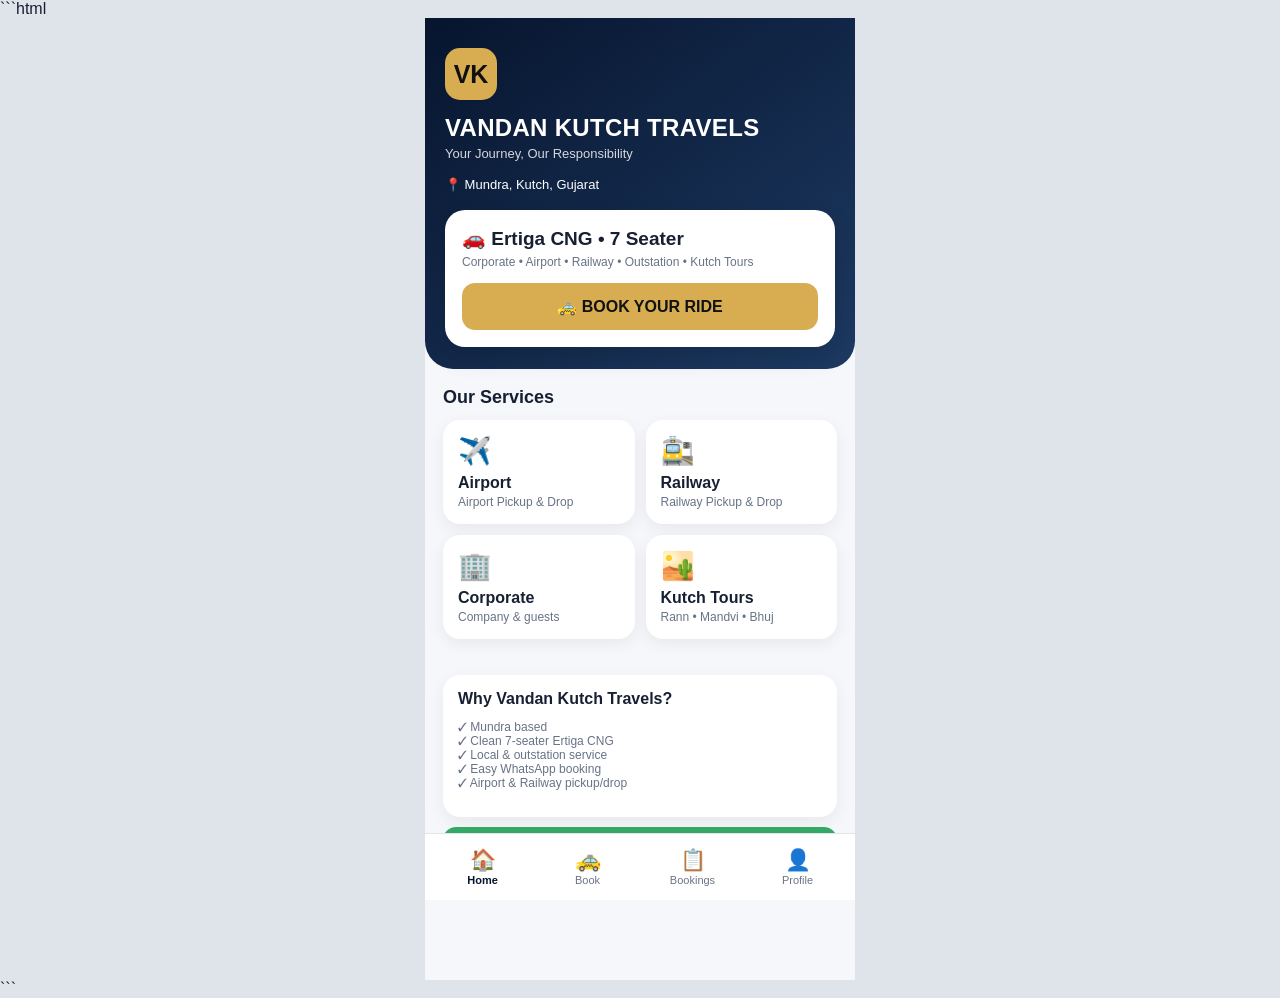
==== commit f823fb31: "Update index.html" ====
--- a/index.html
+++ b/index.html
@@ -1,16 +1,19 @@
+```html
 <!doctype html>
 <html lang="gu">
+
 <head>
 
-<link rel="manifest" href="manifest.json">
-
-<meta name="theme-color" content="#07152e">
 <meta charset="utf-8">
 
 <meta name="viewport"
       content="width=device-width,initial-scale=1,viewport-fit=cover">
 
+<meta name="theme-color" content="#07152e">
+
 <meta name="apple-mobile-web-app-capable" content="yes">
+
+<link rel="manifest" href="manifest.json">
 
 <title>Vandan Kutch Travels</title>
 
@@ -272,10 +275,30 @@
   border-color:#d8ad52;
 }
 
+.input:disabled{
+  background:#f1f3f6;
+  color:#495365;
+}
+
 .row{
   display:grid;
   grid-template-columns:1fr 1fr;
   gap:10px;
+}
+
+.special-box{
+  background:#f8f9fb;
+  border:1px solid #e1e5eb;
+  border-radius:14px;
+  padding:12px;
+  margin-top:12px;
+}
+
+.special-title{
+  font-size:13px;
+  font-weight:800;
+  color:#172033;
+  margin-bottom:7px;
 }
 
 .fare{
@@ -373,13 +396,19 @@
   color:#fff;
 }
 
+.hidden{
+  display:none !important;
+}
+
 </style>
+
 </head>
 
 
 <body>
 
 <div class="app">
+
 
 <!-- ==================================================
      HOME
@@ -416,7 +445,9 @@
 <button
   class="primary"
   onclick="go('book')">
+
 🚕 BOOK YOUR RIDE
+
 </button>
 
 </div>
@@ -431,6 +462,7 @@
 </div>
 
 <div class="grid">
+
 
 <div
   class="card service"
@@ -441,7 +473,7 @@
 <b>Airport</b>
 
 <div class="muted">
-Bhuj Airport
+Airport Pickup & Drop
 </div>
 
 </div>
@@ -456,7 +488,7 @@
 <b>Railway</b>
 
 <div class="muted">
-Gandhidham Station
+Railway Pickup & Drop
 </div>
 
 </div>
@@ -491,6 +523,7 @@
 
 </div>
 
+
 </div>
 
 </div>
@@ -509,7 +542,8 @@
 ✓ Mundra based<br>
 ✓ Clean 7-seater Ertiga CNG<br>
 ✓ Local & outstation service<br>
-✓ Easy WhatsApp booking
+✓ Easy WhatsApp booking<br>
+✓ Airport & Railway pickup/drop
 
 </p>
 
@@ -529,6 +563,7 @@
 </section>
 
 
+
 <!-- ==================================================
      BOOK
 ================================================== -->
@@ -558,21 +593,115 @@
 
 <div class="form">
 
+
+<!-- SERVICE -->
+
 <div class="label">
 Service
 </div>
 
-<select id="service" class="input">
-
-<option>Local Ride</option>
-<option>Airport Transfer</option>
-<option>Railway Transfer</option>
-<option>Corporate Travel</option>
-<option>Outstation</option>
-<option>Kutch Tour</option>
+<select
+  id="service"
+  class="input"
+  onchange="serviceChanged()">
+
+<option value="Local Ride">
+Local Ride
+</option>
+
+<option value="Airport Transfer">
+Airport Transfer
+</option>
+
+<option value="Railway Transfer">
+Railway Transfer
+</option>
+
+<option value="Corporate Travel">
+Corporate Travel
+</option>
+
+<option value="Outstation">
+Outstation
+</option>
+
+<option value="Kutch Tour">
+Kutch Tour
+</option>
 
 </select>
 
+
+
+<!-- =========================
+     SPECIAL SERVICE BOX
+========================= -->
+
+<div
+  id="specialBox"
+  class="special-box hidden">
+
+
+<div class="special-title">
+Service Type
+</div>
+
+
+<select
+  id="specialType"
+  class="input"
+  onchange="specialTypeChanged()">
+
+<option value="">
+Select Pickup / Drop
+</option>
+
+</select>
+
+
+<div
+  id="specialPlaceWrap"
+  class="hidden">
+
+<div class="label">
+Select Location
+</div>
+
+<select
+  id="specialPlace"
+  class="input"
+  onchange="specialPlaceChanged()">
+
+<option value="">
+Select Airport / Station
+</option>
+
+</select>
+
+</div>
+
+
+<div
+  id="flightTrainWrap"
+  class="hidden">
+
+<div class="label">
+Flight / Train Number
+</div>
+
+<input
+  id="flightTrain"
+  class="input"
+  placeholder="e.g. AI123 / 22956">
+
+</div>
+
+
+</div>
+
+
+
+<!-- PICKUP -->
 
 <div class="label">
 Pickup Location
@@ -584,6 +713,9 @@
   placeholder="e.g. The Fern Residency, Mundra">
 
 
+
+<!-- DROP -->
+
 <div class="label">
 Drop Location
 </div>
@@ -594,6 +726,9 @@
   placeholder="e.g. Bhuj Airport">
 
 
+
+<!-- DATE / TIME -->
+
 <div class="row">
 
 <div>
@@ -625,6 +760,9 @@
 
 </div>
 
+
+
+<!-- PEOPLE / NAME -->
 
 <div class="row">
 
@@ -661,6 +799,9 @@
 </div>
 
 
+
+<!-- MOBILE -->
+
 <div class="label">
 Mobile
 </div>
@@ -671,6 +812,9 @@
   value="+91 99137 47955">
 
 
+
+<!-- FARE -->
+
 <div class="fare">
 
 Estimated fare:
@@ -680,10 +824,11 @@
 </b>
 
 <div class="muted">
-Final fare will be confirmed by Vandan.
-</div>
-
-</div>
+Road distance × ₹18/km • Minimum ₹500
+</div>
+
+</div>
+
 
 
 <button
@@ -708,6 +853,7 @@
 </section>
 
 
+
 <!-- ==================================================
      TOURS
 ================================================== -->
@@ -806,6 +952,7 @@
 </section>
 
 
+
 <!-- ==================================================
      BOOKINGS
 ================================================== -->
@@ -845,6 +992,7 @@
 </section>
 
 
+
 <!-- ==================================================
      PROFILE
 ================================================== -->
@@ -922,6 +1070,7 @@
 </section>
 
 
+
 <!-- ==================================================
      BOTTOM NAV
 ================================================== -->
@@ -972,19 +1121,16 @@
 </div>
 
 
-<!-- ==================================================
-     JAVASCRIPT
-================================================== -->
 
 <script>
 
-/* =========================
+/* ==================================================
    SERVICE WORKER
-========================= */
+================================================== */
 
 if ('serviceWorker' in navigator) {
 
-  window.addEventListener('load', function(){
+  window.addEventListener('load',function(){
 
     navigator.serviceWorker
       .register('service-worker.js')
@@ -1002,9 +1148,10 @@
 }
 
 
-/* =========================
+
+/* ==================================================
    SCREEN NAVIGATION
-========================= */
+================================================== */
 
 const screens = [
   'home',
@@ -1015,14 +1162,14 @@
 ];
 
 
-function go(id, btn) {
+function go(id,btn){
 
   screens.forEach(function(x){
 
     const el =
       document.getElementById(x);
 
-    if (el) {
+    if(el){
       el.classList.remove('on');
     }
 
@@ -1032,7 +1179,7 @@
   const page =
     document.getElementById(id);
 
-  if (page) {
+  if(page){
     page.classList.add('on');
   }
 
@@ -1046,18 +1193,18 @@
     });
 
 
-  if (btn) {
+  if(btn){
 
     btn.classList.add('on');
 
-  } else {
+  }else{
 
     const navButton =
       document.querySelector(
         `.nav[onclick*="'${id}'"]`
       );
 
-    if (navButton) {
+    if(navButton){
       navButton.classList.add('on');
     }
 
@@ -1072,66 +1219,504 @@
 }
 
 
-/* =========================
+
+/* ==================================================
+   AIRPORT LIST
+================================================== */
+
+const airports = [
+
+  {
+    name:'Ahmedabad Airport',
+    location:'Sardar Vallabhbhai Patel International Airport, Ahmedabad, Gujarat, India'
+  },
+
+  {
+    name:'Surat Airport',
+    location:'Surat Airport, Dumas Road, Surat, Gujarat, India'
+  },
+
+  {
+    name:'Vadodara Airport',
+    location:'Vadodara Airport, Vadodara, Gujarat, India'
+  },
+
+  {
+    name:'Rajkot International Airport',
+    location:'Rajkot International Airport, Hirasar, Rajkot, Gujarat, India'
+  },
+
+  {
+    name:'Bhuj Airport',
+    location:'Bhuj Airport, Bhuj, Kutch, Gujarat, India'
+  },
+
+  {
+    name:'Jamnagar Airport',
+    location:'Jamnagar Airport, Jamnagar, Gujarat, India'
+  },
+
+  {
+    name:'Kandla Airport',
+    location:'Kandla Airport, Kandla, Kutch, Gujarat, India'
+  },
+
+  {
+    name:'Bhavnagar Airport',
+    location:'Bhavnagar Airport, Bhavnagar, Gujarat, India'
+  },
+
+  {
+    name:'Porbandar Airport',
+    location:'Porbandar Airport, Porbandar, Gujarat, India'
+  },
+
+  {
+    name:'Keshod Airport',
+    location:'Keshod Airport, Keshod, Junagadh, Gujarat, India'
+  },
+
+  {
+    name:'Mundra Airport',
+    location:'Mundra Airport, Mundra, Kutch, Gujarat, India'
+  }
+
+];
+
+
+
+/* ==================================================
+   RAILWAY STATION LIST
+================================================== */
+
+const railwayStations = [
+
+  {
+    name:'Gandhidham Railway Station',
+    location:'Gandhidham Railway Station, Gandhidham, Kutch, Gujarat, India'
+  },
+
+  {
+    name:'Bhuj Railway Station',
+    location:'Bhuj Railway Station, Bhuj, Kutch, Gujarat, India'
+  },
+
+  {
+    name:'Mundra-Mandvi Road Railway Station',
+    location:'Mundra-Mandvi Road Railway Station, Gujarat, India'
+  },
+
+  {
+    name:'Anjar Railway Station',
+    location:'Anjar Railway Station, Anjar, Kutch, Gujarat, India'
+  },
+
+  {
+    name:'Adipur Railway Station',
+    location:'Adipur Railway Station, Adipur, Kutch, Gujarat, India'
+  },
+
+  {
+    name:'Ahmedabad Junction',
+    location:'Ahmedabad Junction Railway Station, Ahmedabad, Gujarat, India'
+  },
+
+  {
+    name:'Gandhinagar Capital Railway Station',
+    location:'Gandhinagar Capital Railway Station, Gandhinagar, Gujarat, India'
+  },
+
+  {
+    name:'Vadodara Junction',
+    location:'Vadodara Railway Station, Vadodara, Gujarat, India'
+  },
+
+  {
+    name:'Surat Railway Station',
+    location:'Surat Railway Station, Surat, Gujarat, India'
+  },
+
+  {
+    name:'Rajkot Junction',
+    location:'Rajkot Junction Railway Station, Rajkot, Gujarat, India'
+  },
+
+  {
+    name:'Jamnagar Railway Station',
+    location:'Jamnagar Railway Station, Jamnagar, Gujarat, India'
+  },
+
+  {
+    name:'Bhavnagar Terminus',
+    location:'Bhavnagar Terminus Railway Station, Bhavnagar, Gujarat, India'
+  },
+
+  {
+    name:'Porbandar Railway Station',
+    location:'Porbandar Railway Station, Porbandar, Gujarat, India'
+  },
+
+  {
+    name:'Junagadh Junction',
+    location:'Junagadh Junction Railway Station, Junagadh, Gujarat, India'
+  }
+
+];
+
+
+
+/* ==================================================
    QUICK SERVICE
-========================= */
-
-function quick(service) {
+================================================== */
+
+function quick(service){
 
   const serviceEl =
     document.getElementById('service');
 
-  if (serviceEl) {
+  if(serviceEl){
+
     serviceEl.value = service;
-  }
-
+
+  }
+
+
+  serviceChanged();
 
   go('book');
+
+}
+
+
+
+/* ==================================================
+   SERVICE CHANGE
+================================================== */
+
+function serviceChanged(){
+
+  const service =
+    document.getElementById('service').value;
+
+
+  const specialBox =
+    document.getElementById('specialBox');
+
+  const specialType =
+    document.getElementById('specialType');
+
+  const specialPlace =
+    document.getElementById('specialPlace');
+
+  const specialPlaceWrap =
+    document.getElementById('specialPlaceWrap');
+
+  const flightTrainWrap =
+    document.getElementById('flightTrainWrap');
+
+  const flightTrain =
+    document.getElementById('flightTrain');
+
+
+  /*
+    Reset
+  */
+
+  specialType.innerHTML =
+    '<option value="">Select Pickup / Drop</option>';
+
+  specialPlace.innerHTML =
+    '<option value="">Select Airport / Station</option>';
+
+  specialPlaceWrap.classList.add('hidden');
+
+  flightTrainWrap.classList.add('hidden');
+
+  flightTrain.value = '';
+
+
+  resetLocationFields();
+
+
+  /*
+    Airport
+  */
+
+  if(service === 'Airport Transfer'){
+
+    specialBox.classList.remove('hidden');
+
+    specialType.innerHTML = `
+
+      <option value="">
+        Select Airport Service
+      </option>
+
+      <option value="Airport Pickup">
+        ✈️ Airport Pickup
+      </option>
+
+      <option value="Airport Drop">
+        🛫 Airport Drop
+      </option>
+
+    `;
+
+    fillPlaceList(airports,'Airport');
+
+  }
+
+
+  /*
+    Railway
+  */
+
+  else if(service === 'Railway Transfer'){
+
+    specialBox.classList.remove('hidden');
+
+    specialType.innerHTML = `
+
+      <option value="">
+        Select Railway Service
+      </option>
+
+      <option value="Railway Pickup">
+        🚉 Railway Pickup
+      </option>
+
+      <option value="Railway Drop">
+        🚆 Railway Drop
+      </option>
+
+    `;
+
+    fillPlaceList(
+      railwayStations,
+      'Railway Station'
+    );
+
+  }
+
+
+  else{
+
+    specialBox.classList.add('hidden');
+
+  }
+
+
+  updatePlaceVisibility();
+
+}
+
+
+
+/* ==================================================
+   FILL AIRPORT / STATION LIST
+================================================== */
+
+function fillPlaceList(list,type){
+
+  const select =
+    document.getElementById('specialPlace');
+
+
+  select.innerHTML =
+    `<option value="">Select ${type}</option>`;
+
+
+  list.forEach(function(item){
+
+    const option =
+      document.createElement('option');
+
+    option.value =
+      item.location;
+
+    option.textContent =
+      item.name;
+
+    select.appendChild(option);
+
+  });
+
+}
+
+
+
+/* ==================================================
+   SPECIAL TYPE CHANGE
+================================================== */
+
+function specialTypeChanged(){
+
+  updatePlaceVisibility();
+
+  specialPlaceChanged();
+
+}
+
+
+
+/* ==================================================
+   SHOW/HIDE SPECIAL FIELDS
+================================================== */
+
+function updatePlaceVisibility(){
+
+  const type =
+    document.getElementById('specialType').value;
+
+
+  const placeWrap =
+    document.getElementById('specialPlaceWrap');
+
+  const flightTrainWrap =
+    document.getElementById('flightTrainWrap');
+
+
+  if(type){
+
+    placeWrap.classList.remove('hidden');
+
+    flightTrainWrap.classList.remove('hidden');
+
+  }else{
+
+    placeWrap.classList.add('hidden');
+
+    flightTrainWrap.classList.add('hidden');
+
+  }
+
+}
+
+
+
+/* ==================================================
+   SPECIAL PLACE CHANGE
+================================================== */
+
+function specialPlaceChanged(){
+
+  const type =
+    document.getElementById('specialType').value;
+
+
+  const place =
+    document.getElementById('specialPlace').value;
 
 
   const pickup =
     document.getElementById('pickup');
 
+
   const drop =
     document.getElementById('drop');
 
 
-  if (
-    pickup &&
-    drop &&
-    pickup.value.trim() &&
-    drop.value.trim()
-  ) {
-
-    estimate();
-
-  }
-
-}
-
-
-/* =========================
+  if(!type || !place){
+
+    resetLocationFields();
+
+    return;
+
+  }
+
+
+  /*
+    AIRPORT / RAILWAY PICKUP
+  */
+
+  if(
+    type === 'Airport Pickup' ||
+    type === 'Railway Pickup'
+  ){
+
+    pickup.value = place;
+
+    pickup.disabled = true;
+
+    drop.disabled = false;
+
+  }
+
+
+  /*
+    AIRPORT / RAILWAY DROP
+  */
+
+  if(
+    type === 'Airport Drop' ||
+    type === 'Railway Drop'
+  ){
+
+    drop.value = place;
+
+    drop.disabled = true;
+
+    pickup.disabled = false;
+
+  }
+
+}
+
+
+
+/* ==================================================
+   RESET LOCATION FIELDS
+================================================== */
+
+function resetLocationFields(){
+
+  const pickup =
+    document.getElementById('pickup');
+
+  const drop =
+    document.getElementById('drop');
+
+
+  pickup.disabled = false;
+
+  drop.disabled = false;
+
+}
+
+
+
+/* ==================================================
    GET COORDINATES
-========================= */
-
-async function getCoordinates(location) {
+================================================== */
+
+async function getCoordinates(location){
+
+  /*
+    IMPORTANT:
+    No longer forcing ", Kutch, Gujarat"
+    on every location.
+  */
+
+  const query =
+    location +
+    ', India';
+
 
   const url =
     'https://nominatim.openstreetmap.org/search' +
     '?format=json' +
     '&limit=1' +
+    '&countrycodes=in' +
+    '&accept-language=en' +
     '&q=' +
-    encodeURIComponent(
-      location +
-      ', Kutch, Gujarat, India'
-    );
+    encodeURIComponent(query);
 
 
   const response =
     await fetch(url);
 
 
-  if (!response.ok) {
+  if(!response.ok){
 
     throw new Error(
       'Geocoding request failed'
@@ -1144,10 +1729,7 @@
     await response.json();
 
 
-  if (
-    !data ||
-    !data.length
-  ) {
+  if(!data || !data.length){
 
     throw new Error(
       'Location not found: ' +
@@ -1159,23 +1741,26 @@
 
   return {
 
-    lat:parseFloat(data[0].lat),
-
-    lon:parseFloat(data[0].lon)
+    lat:
+      parseFloat(data[0].lat),
+
+    lon:
+      parseFloat(data[0].lon)
 
   };
 
 }
 
 
-/* =========================
+
+/* ==================================================
    CALCULATE ROAD DISTANCE
-========================= */
+================================================== */
 
 async function calculateDistance(
   pickup,
   drop
-) {
+){
 
   const start =
     await getCoordinates(pickup);
@@ -1186,17 +1771,17 @@
 
 
   const url =
-    `https://router.project-osrm.org/route/v1/driving/` +
+    'https://router.project-osrm.org/route/v1/driving/' +
     `${start.lon},${start.lat};` +
     `${end.lon},${end.lat}` +
-    `?overview=false`;
+    '?overview=false';
 
 
   const response =
     await fetch(url);
 
 
-  if (!response.ok) {
+  if(!response.ok){
 
     throw new Error(
       'Routing request failed'
@@ -1209,11 +1794,11 @@
     await response.json();
 
 
-  if (
+  if(
     data.code !== 'Ok' ||
     !data.routes ||
     !data.routes.length
-  ) {
+  ){
 
     throw new Error(
       'Route not found'
@@ -1229,11 +1814,12 @@
 }
 
 
-/* =========================
+
+/* ==================================================
    ESTIMATE FARE
-========================= */
-
-async function estimate() {
+================================================== */
+
+async function estimate(){
 
   const pickupEl =
     document.getElementById('pickup');
@@ -1246,44 +1832,32 @@
 
 
   const pickup =
-    pickupEl
-      ? pickupEl.value.trim()
-      : '';
+    pickupEl.value.trim();
 
 
   const drop =
-    dropEl
-      ? dropEl.value.trim()
-      : '';
-
-
-  if (!pickup || !drop) {
-
-    if (fareBox) {
-
-      fareBox.innerText =
-        'Enter pickup & drop';
-
-    }
+    dropEl.value.trim();
+
+
+  if(!pickup || !drop){
+
+    fareBox.innerText =
+      'Enter pickup & drop';
 
     return 0;
 
   }
 
 
-  try {
-
-    if (fareBox) {
-
-      fareBox.innerText =
-        'Calculating...';
-
-    }
-
-
-    /* =========================
-       ROAD DISTANCE
-    ========================= */
+  try{
+
+    fareBox.innerText =
+      'Calculating...';
+
+
+    /*
+      ROAD DISTANCE
+    */
 
     const distanceKm =
       await calculateDistance(
@@ -1292,9 +1866,9 @@
       );
 
 
-    /* =========================
-       RATE
-    ========================= */
+    /*
+      RATE
+    */
 
     const ratePerKm = 18;
 
@@ -1305,37 +1879,36 @@
       );
 
 
-    /* =========================
-       MINIMUM FARE
-    ========================= */
-
-    if (fare < 500) {
+    /*
+      MINIMUM FARE
+    */
+
+    if(fare < 500){
 
       fare = 500;
 
     }
 
 
-    /* =========================
-       SHOW FARE
-    ========================= */
-
-    if (fareBox) {
-
-      fareBox.innerHTML =
-        `₹${fare}+<br>
-        <small>
-        ${distanceKm.toFixed(1)}
-        km × ₹${ratePerKm}/km
-        </small>`;
-
-    }
+    /*
+      SHOW FARE
+    */
+
+    fareBox.innerHTML =
+
+      `₹${fare}+<br>
+      <small>
+      ${distanceKm.toFixed(1)}
+      km × ₹${ratePerKm}/km
+      </small>`;
 
 
     return fare;
 
-
-  } catch (error) {
+  }
+
+
+  catch(error){
 
     console.error(
       'Fare calculation error:',
@@ -1343,12 +1916,8 @@
     );
 
 
-    if (fareBox) {
-
-      fareBox.innerText =
-        'Unable to calculate distance';
-
-    }
+    fareBox.innerText =
+      'Unable to calculate distance';
 
 
     return 0;
@@ -1358,90 +1927,81 @@
 }
 
 
-/* =========================
+
+/* ==================================================
    SEND BOOKING
-========================= */
-
-async function sendBooking() {
-
-  const nameEl =
-    document.getElementById('name');
-
-  const mobileEl =
-    document.getElementById('mobile');
-
-  const serviceEl =
-    document.getElementById('service');
-
-  const pickupEl =
-    document.getElementById('pickup');
-
-  const dropEl =
-    document.getElementById('drop');
-
-  const dateEl =
-    document.getElementById('date');
-
-  const timeEl =
-    document.getElementById('time');
-
-  const peopleEl =
-    document.getElementById('people');
-
+================================================== */
+
+async function sendBooking(){
 
   const name =
-    nameEl
-      ? nameEl.value.trim()
+    document.getElementById('name')
+      .value.trim();
+
+
+  const mobile =
+    document.getElementById('mobile')
+      .value.trim();
+
+
+  const service =
+    document.getElementById('service')
+      .value.trim();
+
+
+  const specialType =
+    document.getElementById('specialType')
+      .value.trim();
+
+
+  const specialPlaceEl =
+    document.getElementById('specialPlace');
+
+
+  const specialPlace =
+    specialPlaceEl
+      ? specialPlaceEl.options[
+          specialPlaceEl.selectedIndex
+        ]?.text || ''
       : '';
 
 
-  const mobile =
-    mobileEl
-      ? mobileEl.value.trim()
-      : '';
-
-
-  const service =
-    serviceEl
-      ? serviceEl.value.trim()
-      : '';
+  const flightTrain =
+    document.getElementById('flightTrain')
+      .value.trim();
 
 
   const pickup =
-    pickupEl
-      ? pickupEl.value.trim()
-      : '';
+    document.getElementById('pickup')
+      .value.trim();
 
 
   const drop =
-    dropEl
-      ? dropEl.value.trim()
-      : '';
+    document.getElementById('drop')
+      .value.trim();
 
 
   const date =
-    dateEl
-      ? dateEl.value
-      : '';
+    document.getElementById('date')
+      .value;
 
 
   const time =
-    timeEl
-      ? timeEl.value
-      : '';
+    document.getElementById('time')
+      .value;
 
 
   const people =
-    peopleEl
-      ? peopleEl.value
-      : '';
+    document.getElementById('people')
+      .value;
+
 
 
   /* =========================
      VALIDATION
   ========================= */
 
-  if (!name) {
+  if(!name){
 
     alert(
       'Please enter your name'
@@ -1452,7 +2012,7 @@
   }
 
 
-  if (!mobile) {
+  if(!mobile){
 
     alert(
       'Please enter your mobile number'
@@ -1463,7 +2023,7 @@
   }
 
 
-  if (!pickup) {
+  if(!pickup){
 
     alert(
       'Please enter pickup location'
@@ -1474,7 +2034,7 @@
   }
 
 
-  if (!drop) {
+  if(!drop){
 
     alert(
       'Please enter drop location'
@@ -1485,6 +2045,36 @@
   }
 
 
+  if(
+    service === 'Airport Transfer' ||
+    service === 'Railway Transfer'
+  ){
+
+    if(!specialType){
+
+      alert(
+        'Please select Pickup or Drop'
+      );
+
+      return;
+
+    }
+
+
+    if(!specialPlace){
+
+      alert(
+        'Please select Airport / Railway Station'
+      );
+
+      return;
+
+    }
+
+  }
+
+
+
   /* =========================
      CALCULATE FARE
   ========================= */
@@ -1493,6 +2083,22 @@
     await estimate();
 
 
+  /*
+    Do not save if route failed.
+  */
+
+  if(!fare){
+
+    alert(
+      'Distance could not be calculated. Please check pickup and drop locations.'
+    );
+
+    return;
+
+  }
+
+
+
   /* =========================
      SAVE BOOKING
   ========================= */
@@ -1505,6 +2111,12 @@
 
     service:service,
 
+    specialType:specialType,
+
+    specialPlace:specialPlace,
+
+    flightTrain:flightTrain,
+
     pickup:pickup,
 
     drop:drop,
@@ -1524,6 +2136,7 @@
 
 
   saveBooking(booking);
+
 
 
   /* =========================
@@ -1538,12 +2151,20 @@
 
 Name: ${name}
 Mobile: ${mobile}
+
 Service: ${service}
+
+${specialType ? `Service Type: ${specialType}` : ''}
+${specialPlace ? `Airport/Station: ${specialPlace}` : ''}
+${flightTrain ? `Flight/Train No: ${flightTrain}` : ''}
+
 Pickup: ${pickup}
 Drop: ${drop}
+
 Date: ${date || 'Not specified'}
 Time: ${time || 'Not specified'}
 Passengers: ${people}
+
 Estimated Fare: ₹${fare}
 
 Please confirm availability and final fare.
@@ -1564,11 +2185,12 @@
 }
 
 
-/* =========================
-   WHATSAPP GENERAL
-========================= */
-
-function wa() {
+
+/* ==================================================
+   GENERAL WHATSAPP
+================================================== */
+
+function wa(){
 
   const message =
     'Hello Vandan Kutch Travels, I would like to book an Ertiga CNG ride. Please share availability and fare.';
@@ -1585,11 +2207,12 @@
 }
 
 
-/* =========================
+
+/* ==================================================
    PHONE CALL
-========================= */
-
-function call() {
+================================================== */
+
+function call(){
 
   window.location.href =
     'tel:+919913747955';
@@ -1597,15 +2220,17 @@
 }
 
 
-/* =========================
+
+/* ==================================================
    SAVE BOOKING
-========================= */
-
-function saveBooking(booking) {
+================================================== */
+
+function saveBooking(booking){
 
   let bookings = [];
 
-  try {
+
+  try{
 
     bookings =
       JSON.parse(
@@ -1614,7 +2239,9 @@
         )
       ) || [];
 
-  } catch (error) {
+  }
+
+  catch(error){
 
     bookings = [];
 
@@ -1635,13 +2262,14 @@
 }
 
 
-/* =========================
+
+/* ==================================================
    GET BOOKINGS
-========================= */
-
-function getBookings() {
-
-  try {
+================================================== */
+
+function getBookings(){
+
+  try{
 
     return (
       JSON.parse(
@@ -1651,7 +2279,9 @@
       ) || []
     );
 
-  } catch (error) {
+  }
+
+  catch(error){
 
     return [];
 
@@ -1660,11 +2290,12 @@
 }
 
 
-/* =========================
+
+/* ==================================================
    DISPLAY BOOKINGS
-========================= */
-
-function renderBookings() {
+================================================== */
+
+function renderBookings(){
 
   const list =
     document.getElementById(
@@ -1672,7 +2303,7 @@
     );
 
 
-  if (!list) {
+  if(!list){
     return;
   }
 
@@ -1681,7 +2312,7 @@
     getBookings();
 
 
-  if (!bookings.length) {
+  if(!bookings.length){
 
     list.innerHTML = `
 
@@ -1726,6 +2357,49 @@
             booking.service
           )}
         </h3>
+
+
+        ${
+          booking.specialType
+            ? `
+              <div class="booking-line">
+                <b>Type:</b>
+                ${escapeHtml(
+                  booking.specialType
+                )}
+              </div>
+            `
+            : ''
+        }
+
+
+        ${
+          booking.specialPlace
+            ? `
+              <div class="booking-line">
+                <b>Airport/Station:</b>
+                ${escapeHtml(
+                  booking.specialPlace
+                )}
+              </div>
+            `
+            : ''
+        }
+
+
+        ${
+          booking.flightTrain
+            ? `
+              <div class="booking-line">
+                <b>Flight/Train:</b>
+                ${escapeHtml(
+                  booking.flightTrain
+                )}
+              </div>
+            `
+            : ''
+        }
+
 
         <div class="booking-line">
           <b>Name:</b>
@@ -1734,6 +2408,7 @@
           )}
         </div>
 
+
         <div class="booking-line">
           <b>Pickup:</b>
           ${escapeHtml(
@@ -1741,6 +2416,7 @@
           )}
         </div>
 
+
         <div class="booking-line">
           <b>Drop:</b>
           ${escapeHtml(
@@ -1748,19 +2424,24 @@
           )}
         </div>
 
+
         <div class="booking-line">
           <b>Date:</b>
           ${escapeHtml(
-            booking.date || 'Not specified'
+            booking.date ||
+            'Not specified'
           )}
         </div>
+
 
         <div class="booking-line">
           <b>Time:</b>
           ${escapeHtml(
-            booking.time || 'Not specified'
+            booking.time ||
+            'Not specified'
           )}
         </div>
+
 
         <div class="booking-line">
           <b>Passengers:</b>
@@ -1769,12 +2450,16 @@
           )}
         </div>
 
+
         <div class="booking-line">
           <b>Estimated Fare:</b>
           ₹${escapeHtml(
-            String(booking.fare)
+            String(
+              booking.fare
+            )
           )}
         </div>
+
 
         <div class="booking-actions">
 
@@ -1786,6 +2471,7 @@
 
           </button>
 
+
           <button
             class="small-btn delete-btn"
             onclick="deleteBooking(${index})">
@@ -1807,37 +2493,59 @@
 }
 
 
-/* =========================
+
+/* ==================================================
    ESCAPE HTML
-========================= */
-
-function escapeHtml(value) {
+================================================== */
+
+function escapeHtml(value){
 
   return String(value)
-    .replaceAll('&','&amp;')
-    .replaceAll('<','&lt;')
-    .replaceAll('>','&gt;')
-    .replaceAll('"','&quot;')
-    .replaceAll("'","&#039;");
-
-}
-
-
-/* =========================
+
+    .replaceAll(
+      '&',
+      '&amp;'
+    )
+
+    .replaceAll(
+      '<',
+      '&lt;'
+    )
+
+    .replaceAll(
+      '>',
+      '&gt;'
+    )
+
+    .replaceAll(
+      '"',
+      '&quot;'
+    )
+
+    .replaceAll(
+      "'",
+      '&#039;'
+    );
+
+}
+
+
+
+/* ==================================================
    DELETE BOOKING
-========================= */
-
-function deleteBooking(index) {
+================================================== */
+
+function deleteBooking(index){
 
   const bookings =
     getBookings();
 
 
-  if (
+  if(
     !confirm(
       'Delete this booking?'
     )
-  ) {
+  ){
 
     return;
 
@@ -1861,11 +2569,12 @@
 }
 
 
-/* =========================
+
+/* ==================================================
    REPEAT WHATSAPP
-========================= */
-
-function repeatWhatsApp(index) {
+================================================== */
+
+function repeatWhatsApp(index){
 
   const bookings =
     getBookings();
@@ -1875,7 +2584,7 @@
     bookings[index];
 
 
-  if (!booking) {
+  if(!booking){
     return;
   }
 
@@ -1888,12 +2597,19 @@
 
 Name: ${booking.name}
 Mobile: ${booking.mobile}
+
 Service: ${booking.service}
+${booking.specialType ? `Service Type: ${booking.specialType}` : ''}
+${booking.specialPlace ? `Airport/Station: ${booking.specialPlace}` : ''}
+${booking.flightTrain ? `Flight/Train No: ${booking.flightTrain}` : ''}
+
 Pickup: ${booking.pickup}
 Drop: ${booking.drop}
+
 Date: ${booking.date || 'Not specified'}
 Time: ${booking.time || 'Not specified'}
 Passengers: ${booking.people}
+
 Estimated Fare: ₹${booking.fare}
 
 Please confirm availability and final fare.`;
@@ -1906,9 +2622,10 @@
 }
 
 
-/* =========================
-   LOAD BOOKINGS
-========================= */
+
+/* ==================================================
+   PAGE LOAD
+================================================== */
 
 document.addEventListener(
   'DOMContentLoaded',
@@ -1916,10 +2633,43 @@
 
     renderBookings();
 
+    /*
+      Set today's date automatically
+    */
+
+    const date =
+      document.getElementById('date');
+
+    if(date){
+
+      const today =
+        new Date();
+
+      const yyyy =
+        today.getFullYear();
+
+      const mm =
+        String(
+          today.getMonth()+1
+        ).padStart(2,'0');
+
+      const dd =
+        String(
+          today.getDate()
+        ).padStart(2,'0');
+
+      date.min =
+        `${yyyy}-${mm}-${dd}`;
+
+    }
+
   }
 );
 
 </script>
 
 </body>
+
 </html>
+```
+
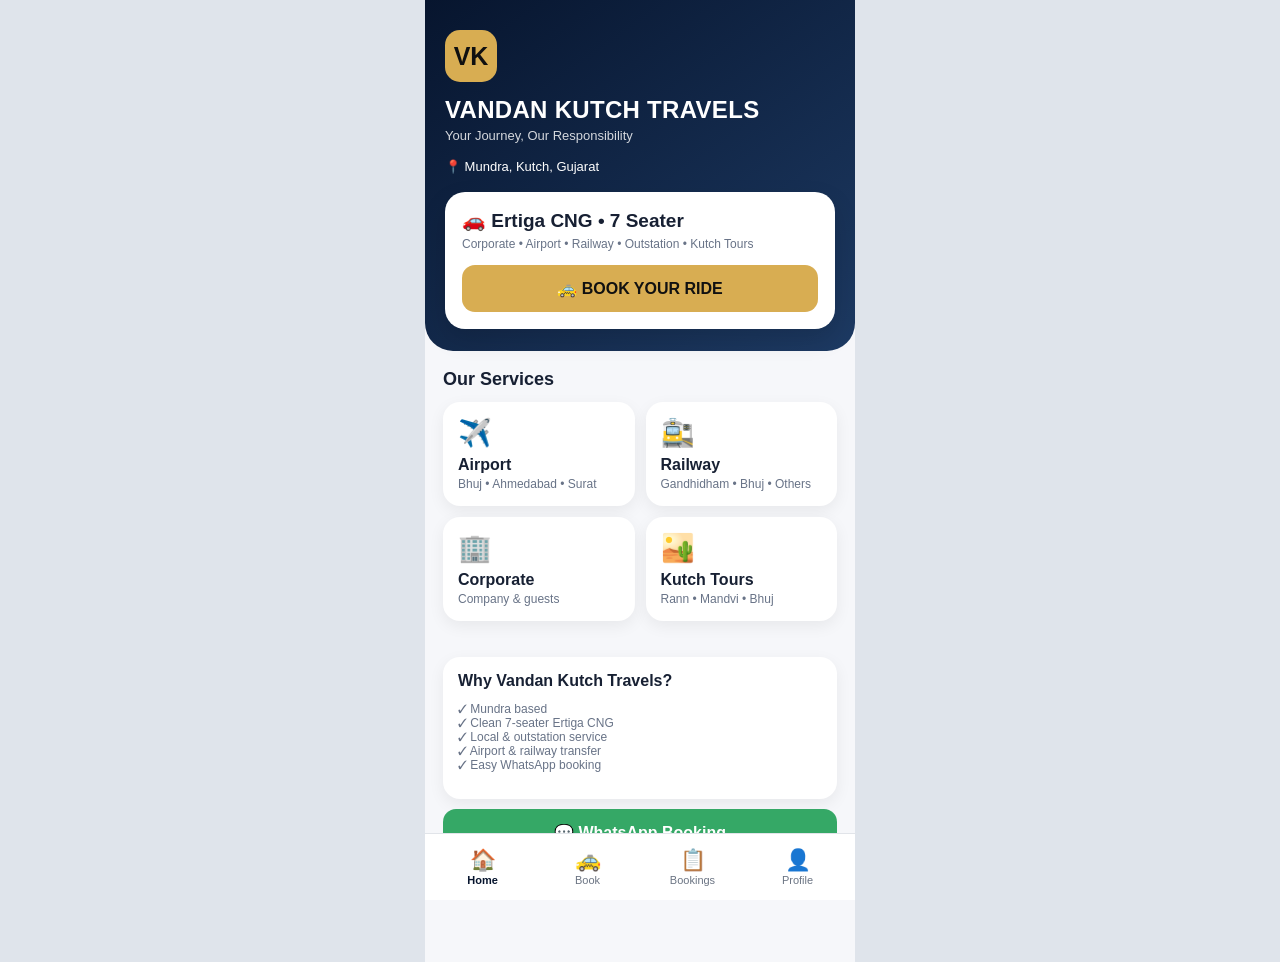
==== commit 644ea9b8: "Update index.html" ====
--- a/index.html
+++ b/index.html
@@ -1,4 +1,3 @@
-```html
 <!doctype html>
 <html lang="gu">
 
@@ -9,26 +8,44 @@
 <meta name="viewport"
       content="width=device-width,initial-scale=1,viewport-fit=cover">
 
-<meta name="theme-color" content="#07152e">
-
-<meta name="apple-mobile-web-app-capable" content="yes">
-
-<link rel="manifest" href="manifest.json">
+<meta name="theme-color"
+      content="#07152e">
+
+<meta name="apple-mobile-web-app-capable"
+      content="yes">
+
+<link rel="manifest"
+      href="manifest.json">
 
 <title>Vandan Kutch Travels</title>
 
+
 <style>
+
+/* ==================================================
+   RESET
+================================================== */
 
 *{
   box-sizing:border-box;
 }
+
+
+/* ==================================================
+   BODY
+================================================== */
 
 body{
   margin:0;
   background:#dfe4eb;
-  font-family:-apple-system,BlinkMacSystemFont,"Segoe UI",Arial;
+  font-family:-apple-system,BlinkMacSystemFont,"Segoe UI",Arial,sans-serif;
   color:#172033;
 }
+
+
+/* ==================================================
+   APP
+================================================== */
 
 .app{
   width:100%;
@@ -39,9 +56,10 @@
   padding-bottom:88px;
 }
 
-/* =========================
+
+/* ==================================================
    HEADER
-========================= */
+================================================== */
 
 header{
   background:linear-gradient(145deg,#07152e,#1d3a63);
@@ -81,9 +99,10 @@
   margin-top:16px;
 }
 
-/* =========================
+
+/* ==================================================
    HERO
-========================= */
+================================================== */
 
 .hero{
   background:#fff;
@@ -99,14 +118,20 @@
   font-size:19px;
 }
 
+
+/* ==================================================
+   TEXT
+================================================== */
+
 .muted{
   font-size:12px;
   color:#687387;
 }
 
-/* =========================
+
+/* ==================================================
    BUTTONS
-========================= */
+================================================== */
 
 button{
   font:inherit;
@@ -136,9 +161,14 @@
   margin-top:10px;
 }
 
-/* =========================
+button:active{
+  transform:scale(.98);
+}
+
+
+/* ==================================================
    SECTIONS
-========================= */
+================================================== */
 
 .section{
   padding:18px;
@@ -165,7 +195,6 @@
 
 .service{
   cursor:pointer;
-  -webkit-tap-highlight-color:transparent;
 }
 
 .service:active{
@@ -185,9 +214,10 @@
   margin-top:3px;
 }
 
-/* =========================
+
+/* ==================================================
    BOTTOM NAV
-========================= */
+================================================== */
 
 .bottom{
   position:fixed;
@@ -222,9 +252,10 @@
   font-weight:800;
 }
 
-/* =========================
+
+/* ==================================================
    SCREENS
-========================= */
+================================================== */
 
 .screen{
   display:none;
@@ -233,6 +264,11 @@
 .screen.on{
   display:block;
 }
+
+
+/* ==================================================
+   BACK
+================================================== */
 
 .back{
   border:0;
@@ -242,9 +278,10 @@
   font-weight:700;
 }
 
-/* =========================
+
+/* ==================================================
    FORM
-========================= */
+================================================== */
 
 .form{
   margin:16px;
@@ -276,8 +313,8 @@
 }
 
 .input:disabled{
-  background:#f1f3f6;
-  color:#495365;
+  background:#f0f2f5;
+  color:#4d5667;
 }
 
 .row{
@@ -286,20 +323,33 @@
   gap:10px;
 }
 
+
+/* ==================================================
+   SPECIAL BOX
+================================================== */
+
 .special-box{
-  background:#f8f9fb;
-  border:1px solid #e1e5eb;
+  background:#f8f4e9;
+  border:1px solid #ead9a8;
   border-radius:14px;
-  padding:12px;
-  margin-top:12px;
+  padding:13px;
+  margin-top:14px;
 }
 
 .special-title{
-  font-size:13px;
+  font-size:14px;
   font-weight:800;
-  color:#172033;
-  margin-bottom:7px;
-}
+  margin-bottom:5px;
+}
+
+.hidden{
+  display:none !important;
+}
+
+
+/* ==================================================
+   FARE
+================================================== */
 
 .fare{
   margin-top:14px;
@@ -313,9 +363,14 @@
   font-size:20px;
 }
 
-/* =========================
+.fare small{
+  color:#687387;
+}
+
+
+/* ==================================================
    TOURS
-========================= */
+================================================== */
 
 .tour{
   background:#fff;
@@ -333,9 +388,10 @@
   margin-top:10px;
 }
 
-/* =========================
+
+/* ==================================================
    NOTICE
-========================= */
+================================================== */
 
 .notice{
   margin:16px;
@@ -346,9 +402,10 @@
   font-size:13px;
 }
 
-/* =========================
-   BOOKING ITEM
-========================= */
+
+/* ==================================================
+   BOOKING
+================================================== */
 
 .booking{
   background:#fff;
@@ -396,8 +453,30 @@
   color:#fff;
 }
 
-.hidden{
-  display:none !important;
+
+/* ==================================================
+   LOADING
+================================================== */
+
+.loading{
+  opacity:.65;
+}
+
+
+/* ==================================================
+   MOBILE
+================================================== */
+
+@media(max-width:360px){
+
+  .brand{
+    font-size:21px;
+  }
+
+  .row{
+    grid-template-columns:1fr;
+  }
+
 }
 
 </style>
@@ -406,6 +485,7 @@
 
 
 <body>
+
 
 <div class="app">
 
@@ -416,21 +496,28 @@
 
 <section id="home" class="screen on">
 
+
 <header>
 
-<div class="logo">VK</div>
+<div class="logo">
+VK
+</div>
+
 
 <div class="brand">
 VANDAN KUTCH TRAVELS
 </div>
 
+
 <div class="tag">
 Your Journey, Our Responsibility
 </div>
 
+
 <div class="location">
 📍 Mundra, Kutch, Gujarat
 </div>
+
 
 <div class="hero">
 
@@ -442,6 +529,7 @@
 Corporate • Airport • Railway • Outstation • Kutch Tours
 </div>
 
+
 <button
   class="primary"
   onclick="go('book')">
@@ -455,11 +543,13 @@
 </header>
 
 
+
 <div class="section">
 
 <div class="title">
 Our Services
 </div>
+
 
 <div class="grid">
 
@@ -468,54 +558,73 @@
   class="card service"
   onclick="quick('Airport Transfer')">
 
-<div class="ico">✈️</div>
-
-<b>Airport</b>
+<div class="ico">
+✈️
+</div>
+
+<b>
+Airport
+</b>
 
 <div class="muted">
-Airport Pickup & Drop
-</div>
-
-</div>
+Bhuj • Ahmedabad • Surat
+</div>
+
+</div>
+
 
 
 <div
   class="card service"
   onclick="quick('Railway Transfer')">
 
-<div class="ico">🚉</div>
-
-<b>Railway</b>
+<div class="ico">
+🚉
+</div>
+
+<b>
+Railway
+</b>
 
 <div class="muted">
-Railway Pickup & Drop
-</div>
-
-</div>
+Gandhidham • Bhuj • Others
+</div>
+
+</div>
+
 
 
 <div
   class="card service"
   onclick="quick('Corporate Travel')">
 
-<div class="ico">🏢</div>
-
-<b>Corporate</b>
+<div class="ico">
+🏢
+</div>
+
+<b>
+Corporate
+</b>
 
 <div class="muted">
 Company & guests
 </div>
 
 </div>
+
 
 
 <div
   class="card service"
   onclick="go('tours')">
 
-<div class="ico">🏜️</div>
-
-<b>Kutch Tours</b>
+<div class="ico">
+🏜️
+</div>
+
+<b>
+Kutch Tours
+</b>
 
 <div class="muted">
 Rann • Mandvi • Bhuj
@@ -527,6 +636,7 @@
 </div>
 
 </div>
+
 
 
 <div class="section">
@@ -542,8 +652,8 @@
 ✓ Mundra based<br>
 ✓ Clean 7-seater Ertiga CNG<br>
 ✓ Local & outstation service<br>
-✓ Easy WhatsApp booking<br>
-✓ Airport & Railway pickup/drop
+✓ Airport & railway transfer<br>
+✓ Easy WhatsApp booking
 
 </p>
 
@@ -560,6 +670,7 @@
 
 </div>
 
+
 </section>
 
 
@@ -570,6 +681,7 @@
 
 <section id="book" class="screen">
 
+
 <header>
 
 <button
@@ -580,10 +692,12 @@
 
 </button>
 
+
 <div class="brand">
 Book Your Ride
 </div>
 
+
 <div class="tag">
 Mundra • Kutch • Gujarat
 </div>
@@ -591,6 +705,7 @@
 </header>
 
 
+
 <div class="form">
 
 
@@ -599,6 +714,7 @@
 <div class="label">
 Service
 </div>
+
 
 <select
   id="service"
@@ -633,9 +749,9 @@
 
 
 
-<!-- =========================
-     SPECIAL SERVICE BOX
-========================= -->
+<!-- ==================================================
+     AIRPORT / RAILWAY SPECIAL OPTIONS
+================================================== -->
 
 <div
   id="specialBox"
@@ -643,7 +759,20 @@
 
 
 <div class="special-title">
-Service Type
+✈️ / 🚉 Transfer Details
+</div>
+
+
+<div class="muted">
+First select Pickup or Drop, then select Airport / Railway Station.
+</div>
+
+
+
+<!-- PICKUP / DROP -->
+
+<div class="label">
+Transfer Type
 </div>
 
 
@@ -659,13 +788,18 @@
 </select>
 
 
+
+<!-- AIRPORT / STATION -->
+
 <div
   id="specialPlaceWrap"
   class="hidden">
 
+
 <div class="label">
-Select Location
-</div>
+Airport / Railway Station
+</div>
+
 
 <select
   id="specialPlace"
@@ -681,18 +815,23 @@
 </div>
 
 
+
+<!-- FLIGHT / TRAIN -->
+
 <div
   id="flightTrainWrap"
   class="hidden">
 
+
 <div class="label">
 Flight / Train Number
 </div>
+
 
 <input
   id="flightTrain"
   class="input"
-  placeholder="e.g. AI123 / 22956">
+  placeholder="Optional">
 
 </div>
 
@@ -706,6 +845,7 @@
 <div class="label">
 Pickup Location
 </div>
+
 
 <input
   id="pickup"
@@ -720,6 +860,7 @@
 Drop Location
 </div>
 
+
 <input
   id="drop"
   class="input"
@@ -727,15 +868,17 @@
 
 
 
-<!-- DATE / TIME -->
+<!-- DATE + TIME -->
 
 <div class="row">
+
 
 <div>
 
 <div class="label">
 Date
 </div>
+
 
 <input
   id="date"
@@ -745,11 +888,13 @@
 </div>
 
 
+
 <div>
 
 <div class="label">
 Time
 </div>
+
 
 <input
   id="time"
@@ -758,19 +903,22 @@
 
 </div>
 
-</div>
-
-
-
-<!-- PEOPLE / NAME -->
+
+</div>
+
+
+
+<!-- PASSENGERS + NAME -->
 
 <div class="row">
+
 
 <div>
 
 <div class="label">
 Passengers
 </div>
+
 
 <input
   id="people"
@@ -783,11 +931,13 @@
 </div>
 
 
+
 <div>
 
 <div class="label">
 Name
 </div>
+
 
 <input
   id="name"
@@ -796,6 +946,7 @@
 
 </div>
 
+
 </div>
 
 
@@ -805,6 +956,7 @@
 <div class="label">
 Mobile
 </div>
+
 
 <input
   id="mobile"
@@ -813,40 +965,53 @@
 
 
 
-<!-- FARE -->
-
-<div class="fare">
+<!-- ==================================================
+     FARE
+================================================== -->
+
+<div
+  class="fare"
+  id="fareBox">
 
 Estimated fare:
+
+<br>
 
 <b id="fare">
 ₹ —
 </b>
 
 <div class="muted">
-Road distance × ₹18/km • Minimum ₹500
-</div>
-
-</div>
-
-
+Final fare will be confirmed by Vandan.
+</div>
+
+</div>
+
+
+
+<!-- ESTIMATE -->
 
 <button
   class="primary"
+  id="estimateButton"
   onclick="estimate()">
 
-Calculate Estimate
+📍 Calculate Distance & Fare
 
 </button>
 
+
+
+<!-- WHATSAPP -->
 
 <button
   class="green"
   onclick="sendBooking()">
 
-Confirm via WhatsApp
+💬 Confirm via WhatsApp
 
 </button>
+
 
 </div>
 
@@ -860,6 +1025,7 @@
 
 <section id="tours" class="screen">
 
+
 <header>
 
 <button
@@ -870,15 +1036,18 @@
 
 </button>
 
+
 <div class="brand">
 Kutch Tours
 </div>
 
+
 <div class="tag">
 Private Ertiga CNG • 7 Seater
 </div>
 
 </header>
+
 
 
 <div class="section">
@@ -894,6 +1063,7 @@
 Dhordo • White Rann • Kala Dungar
 </div>
 
+
 <button
   class="primary"
   onclick="quick('Kutch Tour')">
@@ -905,6 +1075,7 @@
 </div>
 
 
+
 <div class="tour">
 
 <h3>
@@ -915,6 +1086,7 @@
 Mandvi • Beach • Local sightseeing
 </div>
 
+
 <button
   class="primary"
   onclick="quick('Kutch Tour')">
@@ -926,6 +1098,7 @@
 </div>
 
 
+
 <div class="tour">
 
 <h3>
@@ -936,6 +1109,7 @@
 Bhuj • Local sightseeing
 </div>
 
+
 <button
   class="primary"
   onclick="quick('Kutch Tour')">
@@ -959,6 +1133,7 @@
 
 <section id="trips" class="screen">
 
+
 <header>
 
 <div class="brand">
@@ -970,12 +1145,14 @@
 </div>
 
 </header>
+
 
 
 <div
   class="section"
   id="bookingList">
 
+
 <div class="notice">
 
 No bookings yet.
@@ -986,6 +1163,7 @@
 <b>Book</b> tab.
 
 </div>
+
 
 </div>
 
@@ -999,6 +1177,7 @@
 
 <section id="profile" class="screen">
 
+
 <header>
 
 <div class="brand">
@@ -1010,6 +1189,7 @@
 </div>
 
 </header>
+
 
 
 <div class="section">
@@ -1032,6 +1212,7 @@
 </div>
 
 
+
 <div
   class="card"
   style="margin-top:12px">
@@ -1047,6 +1228,7 @@
 </div>
 
 
+
 <button
   class="green"
   onclick="call()">
@@ -1056,6 +1238,7 @@
 </button>
 
 
+
 <button
   class="primary"
   onclick="wa()">
@@ -1077,76 +1260,103 @@
 
 <nav class="bottom">
 
+
 <button
   class="nav on"
   onclick="go('home',this)">
 
-<strong>🏠</strong>
+<strong>
+🏠
+</strong>
+
 Home
 
 </button>
+
 
 
 <button
   class="nav"
   onclick="go('book',this)">
 
-<strong>🚕</strong>
+<strong>
+🚕
+</strong>
+
 Book
 
 </button>
+
 
 
 <button
   class="nav"
   onclick="go('trips',this)">
 
-<strong>📋</strong>
+<strong>
+📋
+</strong>
+
 Bookings
 
 </button>
+
 
 
 <button
   class="nav"
   onclick="go('profile',this)">
 
-<strong>👤</strong>
+<strong>
+👤
+</strong>
+
 Profile
 
 </button>
 
+
 </nav>
 
-</div>
-
-
+
+</div>
+
+
+
+<!-- ==================================================
+     JAVASCRIPT
+================================================== -->
 
 <script>
 
+
 /* ==================================================
    SERVICE WORKER
 ================================================== */
 
 if ('serviceWorker' in navigator) {
 
-  window.addEventListener('load',function(){
-
-    navigator.serviceWorker
-      .register('service-worker.js')
-      .catch(function(error){
-
-        console.log(
-          'Service Worker registration failed:',
-          error
+  window.addEventListener(
+    'load',
+    function(){
+
+      navigator.serviceWorker
+        .register('service-worker.js')
+        .catch(
+          function(error){
+
+            console.log(
+              'Service Worker error:',
+              error
+            );
+
+          }
         );
 
-      });
-
-  });
-
-}
-
+    }
+  );
+
+}
 
 
 /* ==================================================
@@ -1162,23 +1372,29 @@
 ];
 
 
-function go(id,btn){
-
-  screens.forEach(function(x){
-
-    const el =
-      document.getElementById(x);
-
-    if(el){
-      el.classList.remove('on');
+function go(
+  id,
+  btn
+){
+
+  screens.forEach(
+    function(x){
+
+      const el =
+        document.getElementById(x);
+
+      if(el){
+        el.classList.remove('on');
+      }
+
     }
-
-  });
+  );
 
 
   const page =
     document.getElementById(id);
 
+
   if(page){
     page.classList.add('on');
   }
@@ -1186,24 +1402,28 @@
 
   document
     .querySelectorAll('.nav')
-    .forEach(function(x){
-
-      x.classList.remove('on');
-
-    });
+    .forEach(
+      function(x){
+
+        x.classList.remove('on');
+
+      }
+    );
 
 
   if(btn){
 
     btn.classList.add('on');
 
-  }else{
+  }
+  else{
 
     const navButton =
       document.querySelector(
         `.nav[onclick*="'${id}'"]`
       );
 
+
     if(navButton){
       navButton.classList.add('on');
     }
@@ -1219,152 +1439,174 @@
 }
 
 
-
-/* ==================================================
-   AIRPORT LIST
+/* ==================================================
+   AIRPORT DATABASE
 ================================================== */
 
 const airports = [
 
   {
     name:'Ahmedabad Airport',
-    location:'Sardar Vallabhbhai Patel International Airport, Ahmedabad, Gujarat, India'
+    lat:23.0772,
+    lon:72.6347
   },
 
   {
     name:'Surat Airport',
-    location:'Surat Airport, Dumas Road, Surat, Gujarat, India'
+    lat:21.1141,
+    lon:72.7418
   },
 
   {
     name:'Vadodara Airport',
-    location:'Vadodara Airport, Vadodara, Gujarat, India'
+    lat:22.3297,
+    lon:73.2263
   },
 
   {
     name:'Rajkot International Airport',
-    location:'Rajkot International Airport, Hirasar, Rajkot, Gujarat, India'
+    lat:22.3763,
+    lon:70.7795
   },
 
   {
     name:'Bhuj Airport',
-    location:'Bhuj Airport, Bhuj, Kutch, Gujarat, India'
+    lat:23.2878,
+    lon:69.6702
   },
 
   {
     name:'Jamnagar Airport',
-    location:'Jamnagar Airport, Jamnagar, Gujarat, India'
+    lat:22.4655,
+    lon:70.0126
   },
 
   {
     name:'Kandla Airport',
-    location:'Kandla Airport, Kandla, Kutch, Gujarat, India'
+    lat:23.1127,
+    lon:70.1003
   },
 
   {
     name:'Bhavnagar Airport',
-    location:'Bhavnagar Airport, Bhavnagar, Gujarat, India'
+    lat:21.7522,
+    lon:72.1852
   },
 
   {
     name:'Porbandar Airport',
-    location:'Porbandar Airport, Porbandar, Gujarat, India'
+    lat:21.6487,
+    lon:69.6570
   },
 
   {
     name:'Keshod Airport',
-    location:'Keshod Airport, Keshod, Junagadh, Gujarat, India'
+    lat:21.3171,
+    lon:70.2704
   },
 
   {
     name:'Mundra Airport',
-    location:'Mundra Airport, Mundra, Kutch, Gujarat, India'
+    lat:22.8493,
+    lon:69.7219
   }
 
 ];
 
 
-
-/* ==================================================
-   RAILWAY STATION LIST
+/* ==================================================
+   RAILWAY DATABASE
 ================================================== */
 
 const railwayStations = [
 
   {
     name:'Gandhidham Railway Station',
-    location:'Gandhidham Railway Station, Gandhidham, Kutch, Gujarat, India'
+    lat:23.0716,
+    lon:70.1337
   },
 
   {
     name:'Bhuj Railway Station',
-    location:'Bhuj Railway Station, Bhuj, Kutch, Gujarat, India'
+    lat:23.2478,
+    lon:69.6669
   },
 
   {
     name:'Mundra-Mandvi Road Railway Station',
-    location:'Mundra-Mandvi Road Railway Station, Gujarat, India'
+    lat:22.8390,
+    lon:69.7350
   },
 
   {
     name:'Anjar Railway Station',
-    location:'Anjar Railway Station, Anjar, Kutch, Gujarat, India'
+    lat:23.1173,
+    lon:70.0261
   },
 
   {
     name:'Adipur Railway Station',
-    location:'Adipur Railway Station, Adipur, Kutch, Gujarat, India'
+    lat:23.0737,
+    lon:70.0970
   },
 
   {
     name:'Ahmedabad Junction',
-    location:'Ahmedabad Junction Railway Station, Ahmedabad, Gujarat, India'
+    lat:23.0225,
+    lon:72.5714
   },
 
   {
     name:'Gandhinagar Capital Railway Station',
-    location:'Gandhinagar Capital Railway Station, Gandhinagar, Gujarat, India'
+    lat:23.2156,
+    lon:72.6369
   },
 
   {
     name:'Vadodara Junction',
-    location:'Vadodara Railway Station, Vadodara, Gujarat, India'
+    lat:22.3107,
+    lon:73.1812
   },
 
   {
     name:'Surat Railway Station',
-    location:'Surat Railway Station, Surat, Gujarat, India'
+    lat:21.2049,
+    lon:72.8406
   },
 
   {
     name:'Rajkot Junction',
-    location:'Rajkot Junction Railway Station, Rajkot, Gujarat, India'
+    lat:22.3007,
+    lon:70.7997
   },
 
   {
     name:'Jamnagar Railway Station',
-    location:'Jamnagar Railway Station, Jamnagar, Gujarat, India'
+    lat:22.4667,
+    lon:70.0667
   },
 
   {
     name:'Bhavnagar Terminus',
-    location:'Bhavnagar Terminus Railway Station, Bhavnagar, Gujarat, India'
+    lat:21.7650,
+    lon:72.1510
   },
 
   {
     name:'Porbandar Railway Station',
-    location:'Porbandar Railway Station, Porbandar, Gujarat, India'
+    lat:21.6417,
+    lon:69.6093
   },
 
   {
     name:'Junagadh Junction',
-    location:'Junagadh Junction Railway Station, Junagadh, Gujarat, India'
+    lat:21.5222,
+    lon:70.4579
   }
 
 ];
 
 
-
 /* ==================================================
    QUICK SERVICE
 ================================================== */
@@ -1372,23 +1614,26 @@
 function quick(service){
 
   const serviceEl =
-    document.getElementById('service');
+    document.getElementById(
+      'service'
+    );
+
 
   if(serviceEl){
 
-    serviceEl.value = service;
-
-  }
-
-
-  serviceChanged();
+    serviceEl.value =
+      service;
+
+    serviceChanged();
+
+  }
+
 
   go('book');
 
 }
 
 
-
 /* ==================================================
    SERVICE CHANGE
 ================================================== */
@@ -1396,55 +1641,89 @@
 function serviceChanged(){
 
   const service =
-    document.getElementById('service').value;
+    document.getElementById(
+      'service'
+    ).value;
 
 
   const specialBox =
-    document.getElementById('specialBox');
+    document.getElementById(
+      'specialBox'
+    );
+
 
   const specialType =
-    document.getElementById('specialType');
+    document.getElementById(
+      'specialType'
+    );
+
 
   const specialPlace =
-    document.getElementById('specialPlace');
+    document.getElementById(
+      'specialPlace'
+    );
+
 
   const specialPlaceWrap =
-    document.getElementById('specialPlaceWrap');
+    document.getElementById(
+      'specialPlaceWrap'
+    );
+
 
   const flightTrainWrap =
-    document.getElementById('flightTrainWrap');
+    document.getElementById(
+      'flightTrainWrap'
+    );
+
 
   const flightTrain =
-    document.getElementById('flightTrain');
-
-
-  /*
-    Reset
-  */
+    document.getElementById(
+      'flightTrain'
+    );
+
 
   specialType.innerHTML =
-    '<option value="">Select Pickup / Drop</option>';
+    `
+      <option value="">
+        Select Pickup / Drop
+      </option>
+    `;
+
 
   specialPlace.innerHTML =
-    '<option value="">Select Airport / Station</option>';
-
-  specialPlaceWrap.classList.add('hidden');
-
-  flightTrainWrap.classList.add('hidden');
-
-  flightTrain.value = '';
+    `
+      <option value="">
+        Select Airport / Station
+      </option>
+    `;
+
+
+  specialPlaceWrap
+    .classList
+    .add('hidden');
+
+
+  flightTrainWrap
+    .classList
+    .add('hidden');
+
+
+  flightTrain.value =
+    '';
 
 
   resetLocationFields();
 
 
-  /*
-    Airport
-  */
-
-  if(service === 'Airport Transfer'){
-
-    specialBox.classList.remove('hidden');
+  if(
+    service ===
+    'Airport Transfer'
+  ){
+
+    specialBox
+      .classList
+      .remove('hidden');
+
 
     specialType.innerHTML = `
 
@@ -1462,18 +1741,24 @@
 
     `;
 
-    fillPlaceList(airports,'Airport');
-
-  }
-
-
-  /*
-    Railway
-  */
-
-  else if(service === 'Railway Transfer'){
-
-    specialBox.classList.remove('hidden');
+
+    fillPlaceList(
+      airports,
+      'Airport'
+    );
+
+  }
+
+
+  else if(
+    service ===
+    'Railway Transfer'
+  ){
+
+    specialBox
+      .classList
+      .remove('hidden');
+
 
     specialType.innerHTML = `
 
@@ -1491,6 +1776,7 @@
 
     `;
 
+
     fillPlaceList(
       railwayStations,
       'Railway Station'
@@ -1501,48 +1787,67 @@
 
   else{
 
-    specialBox.classList.add('hidden');
-
-  }
-
-
-  updatePlaceVisibility();
-
-}
-
-
-
-/* ==================================================
-   FILL AIRPORT / STATION LIST
-================================================== */
-
-function fillPlaceList(list,type){
+    specialBox
+      .classList
+      .add('hidden');
+
+  }
+
+
+  clearFare();
+
+}
+
+
+/* ==================================================
+   FILL PLACE LIST
+================================================== */
+
+function fillPlaceList(
+  list,
+  type
+){
 
   const select =
-    document.getElementById('specialPlace');
+    document.getElementById(
+      'specialPlace'
+    );
 
 
   select.innerHTML =
-    `<option value="">Select ${type}</option>`;
-
-
-  list.forEach(function(item){
-
-    const option =
-      document.createElement('option');
-
-    option.value =
-      item.location;
-
-    option.textContent =
-      item.name;
-
-    select.appendChild(option);
-
-  });
-
-}
-
+    `<option value="">
+      Select ${type}
+    </option>`;
+
+
+  list.forEach(
+    function(
+      item,
+      index
+    ){
+
+      const option =
+        document.createElement(
+          'option'
+        );
+
+
+      option.value =
+        index;
+
+
+      option.textContent =
+        item.name;
+
+
+      select.appendChild(
+        option
+      );
+
+    }
+  );
+
+}
 
 
 /* ==================================================
@@ -1551,72 +1856,95 @@
 
 function specialTypeChanged(){
 
-  updatePlaceVisibility();
+  const type =
+    document.getElementById(
+      'specialType'
+    ).value;
+
+
+  const placeWrap =
+    document.getElementById(
+      'specialPlaceWrap'
+    );
+
+
+  const flightTrainWrap =
+    document.getElementById(
+      'flightTrainWrap'
+    );
+
+
+  if(type){
+
+    placeWrap
+      .classList
+      .remove('hidden');
+
+
+    flightTrainWrap
+      .classList
+      .remove('hidden');
+
+  }
+  else{
+
+    placeWrap
+      .classList
+      .add('hidden');
+
+
+    flightTrainWrap
+      .classList
+      .add('hidden');
+
+  }
+
 
   specialPlaceChanged();
 
 }
 
 
-
-/* ==================================================
-   SHOW/HIDE SPECIAL FIELDS
-================================================== */
-
-function updatePlaceVisibility(){
+/* ==================================================
+   SPECIAL PLACE CHANGE
+================================================== */
+
+function specialPlaceChanged(){
+
+  const service =
+    document.getElementById(
+      'service'
+    ).value;
+
 
   const type =
-    document.getElementById('specialType').value;
-
-
-  const placeWrap =
-    document.getElementById('specialPlaceWrap');
-
-  const flightTrainWrap =
-    document.getElementById('flightTrainWrap');
-
-
-  if(type){
-
-    placeWrap.classList.remove('hidden');
-
-    flightTrainWrap.classList.remove('hidden');
-
-  }else{
-
-    placeWrap.classList.add('hidden');
-
-    flightTrainWrap.classList.add('hidden');
-
-  }
-
-}
-
-
-
-/* ==================================================
-   SPECIAL PLACE CHANGE
-================================================== */
-
-function specialPlaceChanged(){
-
-  const type =
-    document.getElementById('specialType').value;
-
-
-  const place =
-    document.getElementById('specialPlace').value;
+    document.getElementById(
+      'specialType'
+    ).value;
+
+
+  const selectedIndex =
+    document.getElementById(
+      'specialPlace'
+    ).value;
 
 
   const pickup =
-    document.getElementById('pickup');
+    document.getElementById(
+      'pickup'
+    );
 
 
   const drop =
-    document.getElementById('drop');
-
-
-  if(!type || !place){
+    document.getElementById(
+      'drop'
+    );
+
+
+  if(
+    !type ||
+    selectedIndex === ''
+  ){
 
     resetLocationFields();
 
@@ -1625,166 +1953,348 @@
   }
 
 
-  /*
-    AIRPORT / RAILWAY PICKUP
-  */
+  let selectedPlace =
+    null;
+
 
   if(
-    type === 'Airport Pickup' ||
-    type === 'Railway Pickup'
+    service ===
+    'Airport Transfer'
   ){
 
-    pickup.value = place;
-
-    pickup.disabled = true;
-
-    drop.disabled = false;
-
-  }
-
-
-  /*
-    AIRPORT / RAILWAY DROP
-  */
+    selectedPlace =
+      airports[
+        Number(selectedIndex)
+      ];
+
+  }
+
 
   if(
-    type === 'Airport Drop' ||
-    type === 'Railway Drop'
+    service ===
+    'Railway Transfer'
   ){
 
-    drop.value = place;
-
-    drop.disabled = true;
-
-    pickup.disabled = false;
-
-  }
-
-}
-
-
-
-/* ==================================================
-   RESET LOCATION FIELDS
+    selectedPlace =
+      railwayStations[
+        Number(selectedIndex)
+      ];
+
+  }
+
+
+  if(!selectedPlace){
+    return;
+  }
+
+
+  if(
+    type ===
+    'Airport Pickup' ||
+
+    type ===
+    'Railway Pickup'
+  ){
+
+    pickup.value =
+      selectedPlace.name;
+
+
+    pickup.dataset.lat =
+      selectedPlace.lat;
+
+
+    pickup.dataset.lon =
+      selectedPlace.lon;
+
+
+    pickup.disabled =
+      true;
+
+
+    drop.disabled =
+      false;
+
+  }
+
+
+  if(
+    type ===
+    'Airport Drop' ||
+
+    type ===
+    'Railway Drop'
+  ){
+
+    drop.value =
+      selectedPlace.name;
+
+
+    drop.dataset.lat =
+      selectedPlace.lat;
+
+
+    drop.dataset.lon =
+      selectedPlace.lon;
+
+
+    drop.disabled =
+      true;
+
+
+    pickup.disabled =
+      false;
+
+  }
+
+
+  clearFare();
+
+}
+
+
+/* ==================================================
+   RESET LOCATIONS
 ================================================== */
 
 function resetLocationFields(){
 
   const pickup =
-    document.getElementById('pickup');
+    document.getElementById(
+      'pickup'
+    );
+
 
   const drop =
-    document.getElementById('drop');
-
-
-  pickup.disabled = false;
-
-  drop.disabled = false;
-
-}
-
+    document.getElementById(
+      'drop'
+    );
+
+
+  pickup.disabled =
+    false;
+
+
+  drop.disabled =
+    false;
+
+
+  delete pickup.dataset.lat;
+  delete pickup.dataset.lon;
+
+  delete drop.dataset.lat;
+  delete drop.dataset.lon;
+
+}
+
+
+/* ==================================================
+   CLEAR FARE
+================================================== */
+
+function clearFare(){
+
+  const fare =
+    document.getElementById(
+      'fare'
+    );
+
+
+  fare.innerHTML =
+    '₹ —';
+
+
+  delete fare.dataset.fare;
+  delete fare.dataset.distance;
+
+}
+
+
+/* ==================================================
+   GEOCODING
+================================================== */
+
+async function geocodeLocation(
+  location
+){
+
+  const queries = [
+
+    location +
+    ', Gujarat, India',
+
+    location +
+    ', India'
+
+  ];
+
+
+  for(
+    let i=0;
+    i<queries.length;
+    i++
+  ){
+
+    try{
+
+      const url =
+        'https://nominatim.openstreetmap.org/search' +
+
+        '?format=json' +
+
+        '&limit=1' +
+
+        '&countrycodes=in' +
+
+        '&accept-language=en' +
+
+        '&q=' +
+
+        encodeURIComponent(
+          queries[i]
+        );
+
+
+      const response =
+        await fetch(
+          url,
+          {
+            headers:{
+              'Accept':
+                'application/json'
+            }
+          }
+        );
+
+
+      if(
+        !response.ok
+      ){
+        continue;
+      }
+
+
+      const data =
+        await response.json();
+
+
+      if(
+        data &&
+        data.length
+      ){
+
+        return {
+
+          lat:
+            parseFloat(
+              data[0].lat
+            ),
+
+          lon:
+            parseFloat(
+              data[0].lon
+            )
+
+        };
+
+      }
+
+    }
+
+    catch(error){
+
+      console.log(
+        'Geocoding error:',
+        error
+      );
+
+    }
+
+  }
+
+
+  throw new Error(
+    'Location not found: ' +
+    location
+  );
+
+}
 
 
 /* ==================================================
    GET COORDINATES
 ================================================== */
 
-async function getCoordinates(location){
-
-  /*
-    IMPORTANT:
-    No longer forcing ", Kutch, Gujarat"
-    on every location.
-  */
-
-  const query =
-    location +
-    ', India';
-
-
-  const url =
-    'https://nominatim.openstreetmap.org/search' +
-    '?format=json' +
-    '&limit=1' +
-    '&countrycodes=in' +
-    '&accept-language=en' +
-    '&q=' +
-    encodeURIComponent(query);
-
-
-  const response =
-    await fetch(url);
-
-
-  if(!response.ok){
-
-    throw new Error(
-      'Geocoding request failed'
-    );
-
-  }
-
-
-  const data =
-    await response.json();
-
-
-  if(!data || !data.length){
-
-    throw new Error(
-      'Location not found: ' +
-      location
-    );
-
-  }
-
-
-  return {
-
-    lat:
-      parseFloat(data[0].lat),
-
-    lon:
-      parseFloat(data[0].lon)
-
-  };
-
-}
-
-
-
-/* ==================================================
-   CALCULATE ROAD DISTANCE
-================================================== */
-
-async function calculateDistance(
-  pickup,
-  drop
+async function getCoordinates(
+  input
 ){
 
-  const start =
-    await getCoordinates(pickup);
-
-
-  const end =
-    await getCoordinates(drop);
-
+  if(
+    input.dataset.lat &&
+    input.dataset.lon
+  ){
+
+    return {
+
+      lat:
+        parseFloat(
+          input.dataset.lat
+        ),
+
+      lon:
+        parseFloat(
+          input.dataset.lon
+        )
+
+    };
+
+  }
+
+
+  return await geocodeLocation(
+    input.value.trim()
+  );
+
+}
+
+
+/* ==================================================
+   OSRM ROAD ROUTING
+================================================== */
+
+async function routeDistance(
+  start,
+  end
+){
 
   const url =
     'https://router.project-osrm.org/route/v1/driving/' +
-    `${start.lon},${start.lat};` +
-    `${end.lon},${end.lat}` +
-    '?overview=false';
+
+    start.lon +
+    ',' +
+    start.lat +
+
+    ';' +
+
+    end.lon +
+    ',' +
+    end.lat +
+
+    '?overview=false&steps=false';
 
 
   const response =
-    await fetch(url);
-
-
-  if(!response.ok){
+    await fetch(
+      url
+    );
+
+
+  if(
+    !response.ok
+  ){
 
     throw new Error(
-      'Routing request failed'
+      'Routing server unavailable'
     );
 
   }
@@ -1801,19 +2311,69 @@
   ){
 
     throw new Error(
-      'Route not found'
+      'Road route not found'
     );
 
   }
 
 
   return (
-    data.routes[0].distance / 1000
+    data.routes[0].distance /
+    1000
   );
 
 }
 
 
+/* ==================================================
+   CALCULATE DISTANCE
+================================================== */
+
+async function calculateDistance(){
+
+  const pickup =
+    document.getElementById(
+      'pickup'
+    );
+
+
+  const drop =
+    document.getElementById(
+      'drop'
+    );
+
+
+  if(
+    !pickup.value.trim() ||
+    !drop.value.trim()
+  ){
+
+    throw new Error(
+      'Pickup and drop are required'
+    );
+
+  }
+
+
+  const start =
+    await getCoordinates(
+      pickup
+    );
+
+
+  const end =
+    await getCoordinates(
+      drop
+    );
+
+
+  return await routeDistance(
+    start,
+    end
+  );
+
+}
+
 
 /* ==================================================
    ESTIMATE FARE
@@ -1821,29 +2381,39 @@
 
 async function estimate(){
 
-  const pickupEl =
-    document.getElementById('pickup');
-
-  const dropEl =
-    document.getElementById('drop');
+  const pickup =
+    document.getElementById(
+      'pickup'
+    );
+
+
+  const drop =
+    document.getElementById(
+      'drop'
+    );
+
 
   const fareBox =
-    document.getElementById('fare');
-
-
-  const pickup =
-    pickupEl.value.trim();
-
-
-  const drop =
-    dropEl.value.trim();
-
-
-  if(!pickup || !drop){
-
-    fareBox.innerText =
+    document.getElementById(
+      'fare'
+    );
+
+
+  const button =
+    document.getElementById(
+      'estimateButton'
+    );
+
+
+  if(
+    !pickup.value.trim() ||
+    !drop.value.trim()
+  ){
+
+    fareBox.innerHTML =
       'Enter pickup & drop';
 
+
     return 0;
 
   }
@@ -1851,81 +2421,110 @@
 
   try{
 
-    fareBox.innerText =
+    button.disabled =
+      true;
+
+
+    button.innerHTML =
+      '⏳ Calculating...';
+
+
+    fareBox.innerHTML =
       'Calculating...';
 
 
-    /*
-      ROAD DISTANCE
-    */
-
     const distanceKm =
-      await calculateDistance(
-        pickup,
-        drop
-      );
-
-
-    /*
-      RATE
-    */
-
-    const ratePerKm = 18;
+      await calculateDistance();
+
+
+    console.log(
+      'Road distance:',
+      distanceKm
+    );
+
+
+    const ratePerKm =
+      18;
 
 
     let fare =
       Math.ceil(
-        distanceKm * ratePerKm
+        distanceKm *
+        ratePerKm
       );
 
 
-    /*
-      MINIMUM FARE
-    */
-
-    if(fare < 500){
-
-      fare = 500;
+    if(
+      fare < 500
+    ){
+
+      fare =
+        500;
 
     }
 
 
-    /*
-      SHOW FARE
-    */
-
     fareBox.innerHTML =
 
       `₹${fare}+<br>
+
       <small>
-      ${distanceKm.toFixed(1)}
-      km × ₹${ratePerKm}/km
+        ${distanceKm.toFixed(1)}
+        km × ₹${ratePerKm}/km
       </small>`;
 
 
+    fareBox.dataset.fare =
+      fare;
+
+
+    fareBox.dataset.distance =
+      distanceKm.toFixed(1);
+
+
     return fare;
 
   }
 
-
   catch(error){
 
     console.error(
-      'Fare calculation error:',
+      'Estimate error:',
       error
     );
 
 
-    fareBox.innerText =
-      'Unable to calculate distance';
+    fareBox.innerHTML = `
+
+      <span style="color:#b33;">
+        Unable to calculate distance
+      </span>
+
+      <br>
+
+      <small>
+        Pickup / Drop location check કરો
+      </small>
+
+    `;
 
 
     return 0;
 
   }
 
-}
-
+  finally{
+
+    button.disabled =
+      false;
+
+
+    button.innerHTML =
+      '📍 Calculate Distance & Fare';
+
+  }
+
+}
 
 
 /* ==================================================
@@ -1935,71 +2534,92 @@
 async function sendBooking(){
 
   const name =
-    document.getElementById('name')
-      .value.trim();
+    document.getElementById(
+      'name'
+    ).value.trim();
 
 
   const mobile =
-    document.getElementById('mobile')
-      .value.trim();
+    document.getElementById(
+      'mobile'
+    ).value.trim();
 
 
   const service =
-    document.getElementById('service')
-      .value.trim();
+    document.getElementById(
+      'service'
+    ).value.trim();
 
 
   const specialType =
-    document.getElementById('specialType')
-      .value.trim();
-
-
-  const specialPlaceEl =
-    document.getElementById('specialPlace');
-
-
-  const specialPlace =
-    specialPlaceEl
-      ? specialPlaceEl.options[
-          specialPlaceEl.selectedIndex
-        ]?.text || ''
-      : '';
+    document.getElementById(
+      'specialType'
+    ).value.trim();
+
+
+  const specialPlaceSelect =
+    document.getElementById(
+      'specialPlace'
+    );
+
+
+  const pickup =
+    document.getElementById(
+      'pickup'
+    ).value.trim();
+
+
+  const drop =
+    document.getElementById(
+      'drop'
+    ).value.trim();
+
+
+  const date =
+    document.getElementById(
+      'date'
+    ).value;
+
+
+  const time =
+    document.getElementById(
+      'time'
+    ).value;
+
+
+  const people =
+    document.getElementById(
+      'people'
+    ).value;
 
 
   const flightTrain =
-    document.getElementById('flightTrain')
-      .value.trim();
-
-
-  const pickup =
-    document.getElementById('pickup')
-      .value.trim();
-
-
-  const drop =
-    document.getElementById('drop')
-      .value.trim();
-
-
-  const date =
-    document.getElementById('date')
-      .value;
-
-
-  const time =
-    document.getElementById('time')
-      .value;
-
-
-  const people =
-    document.getElementById('people')
-      .value;
-
-
-
-  /* =========================
-     VALIDATION
-  ========================= */
+    document.getElementById(
+      'flightTrain'
+    ).value.trim();
+
+
+  let specialPlace =
+    '';
+
+
+  if(
+    specialPlaceSelect &&
+    specialPlaceSelect.value !== ''
+  ){
+
+    specialPlace =
+      specialPlaceSelect
+        .options[
+          specialPlaceSelect
+            .selectedIndex
+        ]
+        .text;
+
+  }
+
+
+  /* VALIDATION */
 
   if(!name){
 
@@ -2046,8 +2666,11 @@
 
 
   if(
-    service === 'Airport Transfer' ||
-    service === 'Railway Transfer'
+    service ===
+    'Airport Transfer' ||
+
+    service ===
+    'Railway Transfer'
   ){
 
     if(!specialType){
@@ -2074,23 +2697,16 @@
   }
 
 
-
-  /* =========================
-     CALCULATE FARE
-  ========================= */
+  /* CALCULATE */
 
   const fare =
     await estimate();
 
 
-  /*
-    Do not save if route failed.
-  */
-
   if(!fare){
 
     alert(
-      'Distance could not be calculated. Please check pickup and drop locations.'
+      'Distance calculate થઈ શક્યું નથી. Pickup અને Drop location check કરો.'
     );
 
     return;
@@ -2098,36 +2714,59 @@
   }
 
 
-
-  /* =========================
-     SAVE BOOKING
-  ========================= */
+  const fareBox =
+    document.getElementById(
+      'fare'
+    );
+
+
+  const distance =
+    fareBox.dataset.distance ||
+    '';
+
+
+  /* SAVE */
 
   const booking = {
 
-    name:name,
-
-    mobile:mobile,
-
-    service:service,
-
-    specialType:specialType,
-
-    specialPlace:specialPlace,
-
-    flightTrain:flightTrain,
-
-    pickup:pickup,
-
-    drop:drop,
-
-    date:date,
-
-    time:time,
-
-    people:people,
-
-    fare:fare,
+    name:
+      name,
+
+    mobile:
+      mobile,
+
+    service:
+      service,
+
+    specialType:
+      specialType,
+
+    specialPlace:
+      specialPlace,
+
+    flightTrain:
+      flightTrain,
+
+    pickup:
+      pickup,
+
+    drop:
+      drop,
+
+    date:
+      date,
+
+    time:
+      time,
+
+    people:
+      people,
+
+    distance:
+      distance,
+
+    fare:
+      fare,
 
     createdAt:
       new Date().toISOString()
@@ -2135,13 +2774,12 @@
   };
 
 
-  saveBooking(booking);
-
-
-
-  /* =========================
-     WHATSAPP MESSAGE
-  ========================= */
+  saveBooking(
+    booking
+  );
+
+
+  /* WHATSAPP */
 
   const message =
 
@@ -2154,16 +2792,39 @@
 
 Service: ${service}
 
-${specialType ? `Service Type: ${specialType}` : ''}
-${specialPlace ? `Airport/Station: ${specialPlace}` : ''}
-${flightTrain ? `Flight/Train No: ${flightTrain}` : ''}
+${specialType
+  ? `Transfer Type: ${specialType}`
+  : ''}
+
+${specialPlace
+  ? `Airport/Station: ${specialPlace}`
+  : ''}
+
+${flightTrain
+  ? `Flight/Train No: ${flightTrain}`
+  : ''}
 
 Pickup: ${pickup}
+
 Drop: ${drop}
 
-Date: ${date || 'Not specified'}
-Time: ${time || 'Not specified'}
+Date: ${
+  date ||
+  'Not specified'
+}
+
+Time: ${
+  time ||
+  'Not specified'
+}
+
 Passengers: ${people}
+
+Road Distance: ${
+  distance
+  ? distance + ' km'
+  : 'Not available'
+}
 
 Estimated Fare: ₹${fare}
 
@@ -2174,20 +2835,17 @@
 Mundra, Kutch, Gujarat`;
 
 
-  const whatsappUrl =
+  window.location.href =
     'https://wa.me/919913747955?text=' +
-    encodeURIComponent(message);
-
-
-  window.location.href =
-    whatsappUrl;
-
-}
-
-
-
-/* ==================================================
-   GENERAL WHATSAPP
+    encodeURIComponent(
+      message
+    );
+
+}
+
+
+/* ==================================================
+   WHATSAPP
 ================================================== */
 
 function wa(){
@@ -2196,20 +2854,17 @@
     'Hello Vandan Kutch Travels, I would like to book an Ertiga CNG ride. Please share availability and fare.';
 
 
-  const url =
+  window.location.href =
     'https://wa.me/919913747955?text=' +
-    encodeURIComponent(message);
-
-
-  window.location.href =
-    url;
-
-}
-
-
-
-/* ==================================================
-   PHONE CALL
+    encodeURIComponent(
+      message
+    );
+
+}
+
+
+/* ==================================================
+   CALL
 ================================================== */
 
 function call(){
@@ -2220,12 +2875,13 @@
 }
 
 
-
 /* ==================================================
    SAVE BOOKING
 ================================================== */
 
-function saveBooking(booking){
+function saveBooking(
+  booking
+){
 
   let bookings = [];
 
@@ -2248,12 +2904,16 @@
   }
 
 
-  bookings.unshift(booking);
+  bookings.unshift(
+    booking
+  );
 
 
   localStorage.setItem(
     'vandanBookings',
-    JSON.stringify(bookings)
+    JSON.stringify(
+      bookings
+    )
   );
 
 
@@ -2262,7 +2922,6 @@
 }
 
 
-
 /* ==================================================
    GET BOOKINGS
 ================================================== */
@@ -2272,11 +2931,13 @@
   try{
 
     return (
+
       JSON.parse(
         localStorage.getItem(
           'vandanBookings'
         )
       ) || []
+
     );
 
   }
@@ -2289,6 +2950,43 @@
 
 }
 
+
+/* ==================================================
+   ESCAPE HTML
+================================================== */
+
+function escapeHtml(
+  value
+){
+
+  return String(value)
+
+    .replaceAll(
+      '&',
+      '&amp;'
+    )
+
+    .replaceAll(
+      '<',
+      '&lt;'
+    )
+
+    .replaceAll(
+      '>',
+      '&gt;'
+    )
+
+    .replaceAll(
+      '"',
+      '&quot;'
+    )
+
+    .replaceAll(
+      "'",
+      '&#039;'
+    );
+
+}
 
 
 /* ==================================================
@@ -2312,7 +3010,9 @@
     getBookings();
 
 
-  if(!bookings.length){
+  if(
+    !bookings.length
+  ){
 
     list.innerHTML = `
 
@@ -2334,11 +3034,15 @@
   }
 
 
-  list.innerHTML = '';
+  list.innerHTML =
+    '';
 
 
   bookings.forEach(
-    function(booking,index){
+    function(
+      booking,
+      index
+    ){
 
       const item =
         document.createElement(
@@ -2361,103 +3065,179 @@
 
         ${
           booking.specialType
-            ? `
-              <div class="booking-line">
-                <b>Type:</b>
-                ${escapeHtml(
-                  booking.specialType
-                )}
-              </div>
-            `
-            : ''
+          ? `
+
+            <div class="booking-line">
+
+              <b>
+                Type:
+              </b>
+
+              ${escapeHtml(
+                booking.specialType
+              )}
+
+            </div>
+
+          `
+          : ''
         }
 
 
         ${
           booking.specialPlace
-            ? `
-              <div class="booking-line">
-                <b>Airport/Station:</b>
-                ${escapeHtml(
-                  booking.specialPlace
-                )}
-              </div>
-            `
-            : ''
+          ? `
+
+            <div class="booking-line">
+
+              <b>
+                Airport/Station:
+              </b>
+
+              ${escapeHtml(
+                booking.specialPlace
+              )}
+
+            </div>
+
+          `
+          : ''
         }
 
 
         ${
           booking.flightTrain
-            ? `
-              <div class="booking-line">
-                <b>Flight/Train:</b>
-                ${escapeHtml(
-                  booking.flightTrain
-                )}
-              </div>
-            `
-            : ''
+          ? `
+
+            <div class="booking-line">
+
+              <b>
+                Flight/Train:
+              </b>
+
+              ${escapeHtml(
+                booking.flightTrain
+              )}
+
+            </div>
+
+          `
+          : ''
         }
 
 
         <div class="booking-line">
-          <b>Name:</b>
+
+          <b>
+            Name:
+          </b>
+
           ${escapeHtml(
             booking.name
           )}
+
         </div>
 
 
         <div class="booking-line">
-          <b>Pickup:</b>
+
+          <b>
+            Pickup:
+          </b>
+
           ${escapeHtml(
             booking.pickup
           )}
+
         </div>
 
 
         <div class="booking-line">
-          <b>Drop:</b>
+
+          <b>
+            Drop:
+          </b>
+
           ${escapeHtml(
             booking.drop
           )}
+
         </div>
 
 
         <div class="booking-line">
-          <b>Date:</b>
+
+          <b>
+            Distance:
+          </b>
+
+          ${escapeHtml(
+            booking.distance ||
+            'Not available'
+          )}
+
+          ${
+            booking.distance
+            ? ' km'
+            : ''
+          }
+
+        </div>
+
+
+        <div class="booking-line">
+
+          <b>
+            Date:
+          </b>
+
           ${escapeHtml(
             booking.date ||
             'Not specified'
           )}
+
         </div>
 
 
         <div class="booking-line">
-          <b>Time:</b>
+
+          <b>
+            Time:
+          </b>
+
           ${escapeHtml(
             booking.time ||
             'Not specified'
           )}
+
         </div>
 
 
         <div class="booking-line">
-          <b>Passengers:</b>
+
+          <b>
+            Passengers:
+          </b>
+
           ${escapeHtml(
             booking.people
           )}
+
         </div>
 
 
         <div class="booking-line">
-          <b>Estimated Fare:</b>
+
+          <b>
+            Estimated Fare:
+          </b>
+
           ₹${escapeHtml(
             String(
               booking.fare
             )
           )}
+
         </div>
 
 
@@ -2485,7 +3265,9 @@
       `;
 
 
-      list.appendChild(item);
+      list.appendChild(
+        item
+      );
 
     }
   );
@@ -2493,49 +3275,13 @@
 }
 
 
-
-/* ==================================================
-   ESCAPE HTML
-================================================== */
-
-function escapeHtml(value){
-
-  return String(value)
-
-    .replaceAll(
-      '&',
-      '&amp;'
-    )
-
-    .replaceAll(
-      '<',
-      '&lt;'
-    )
-
-    .replaceAll(
-      '>',
-      '&gt;'
-    )
-
-    .replaceAll(
-      '"',
-      '&quot;'
-    )
-
-    .replaceAll(
-      "'",
-      '&#039;'
-    );
-
-}
-
-
-
 /* ==================================================
    DELETE BOOKING
 ================================================== */
 
-function deleteBooking(index){
+function deleteBooking(
+  index
+){
 
   const bookings =
     getBookings();
@@ -2560,7 +3306,9 @@
 
   localStorage.setItem(
     'vandanBookings',
-    JSON.stringify(bookings)
+    JSON.stringify(
+      bookings
+    )
   );
 
 
@@ -2569,12 +3317,13 @@
 }
 
 
-
 /* ==================================================
    REPEAT WHATSAPP
 ================================================== */
 
-function repeatWhatsApp(index){
+function repeatWhatsApp(
+  index
+){
 
   const bookings =
     getBookings();
@@ -2599,16 +3348,40 @@
 Mobile: ${booking.mobile}
 
 Service: ${booking.service}
-${booking.specialType ? `Service Type: ${booking.specialType}` : ''}
-${booking.specialPlace ? `Airport/Station: ${booking.specialPlace}` : ''}
-${booking.flightTrain ? `Flight/Train No: ${booking.flightTrain}` : ''}
+
+${booking.specialType
+  ? `Transfer Type: ${booking.specialType}`
+  : ''}
+
+${booking.specialPlace
+  ? `Airport/Station: ${booking.specialPlace}`
+  : ''}
+
+${booking.flightTrain
+  ? `Flight/Train No: ${booking.flightTrain}`
+  : ''}
 
 Pickup: ${booking.pickup}
+
 Drop: ${booking.drop}
 
-Date: ${booking.date || 'Not specified'}
-Time: ${booking.time || 'Not specified'}
+Date: ${
+  booking.date ||
+  'Not specified'
+}
+
+Time: ${
+  booking.time ||
+  'Not specified'
+}
+
 Passengers: ${booking.people}
+
+Road Distance: ${
+  booking.distance
+  ? booking.distance + ' km'
+  : 'Not available'
+}
 
 Estimated Fare: ₹${booking.fare}
 
@@ -2617,10 +3390,11 @@
 
   window.location.href =
     'https://wa.me/919913747955?text=' +
-    encodeURIComponent(message);
-
-}
-
+    encodeURIComponent(
+      message
+    );
+
+}
 
 
 /* ==================================================
@@ -2633,30 +3407,42 @@
 
     renderBookings();
 
-    /*
-      Set today's date automatically
-    */
 
     const date =
-      document.getElementById('date');
+      document.getElementById(
+        'date'
+      );
+
 
     if(date){
 
       const today =
         new Date();
 
+
       const yyyy =
         today.getFullYear();
+
 
       const mm =
         String(
           today.getMonth()+1
-        ).padStart(2,'0');
+        )
+        .padStart(
+          2,
+          '0'
+        );
+
 
       const dd =
         String(
           today.getDate()
-        ).padStart(2,'0');
+        )
+        .padStart(
+          2,
+          '0'
+        );
+
 
       date.min =
         `${yyyy}-${mm}-${dd}`;
@@ -2668,8 +3454,6 @@
 
 </script>
 
+
 </body>
-
 </html>
-```
-
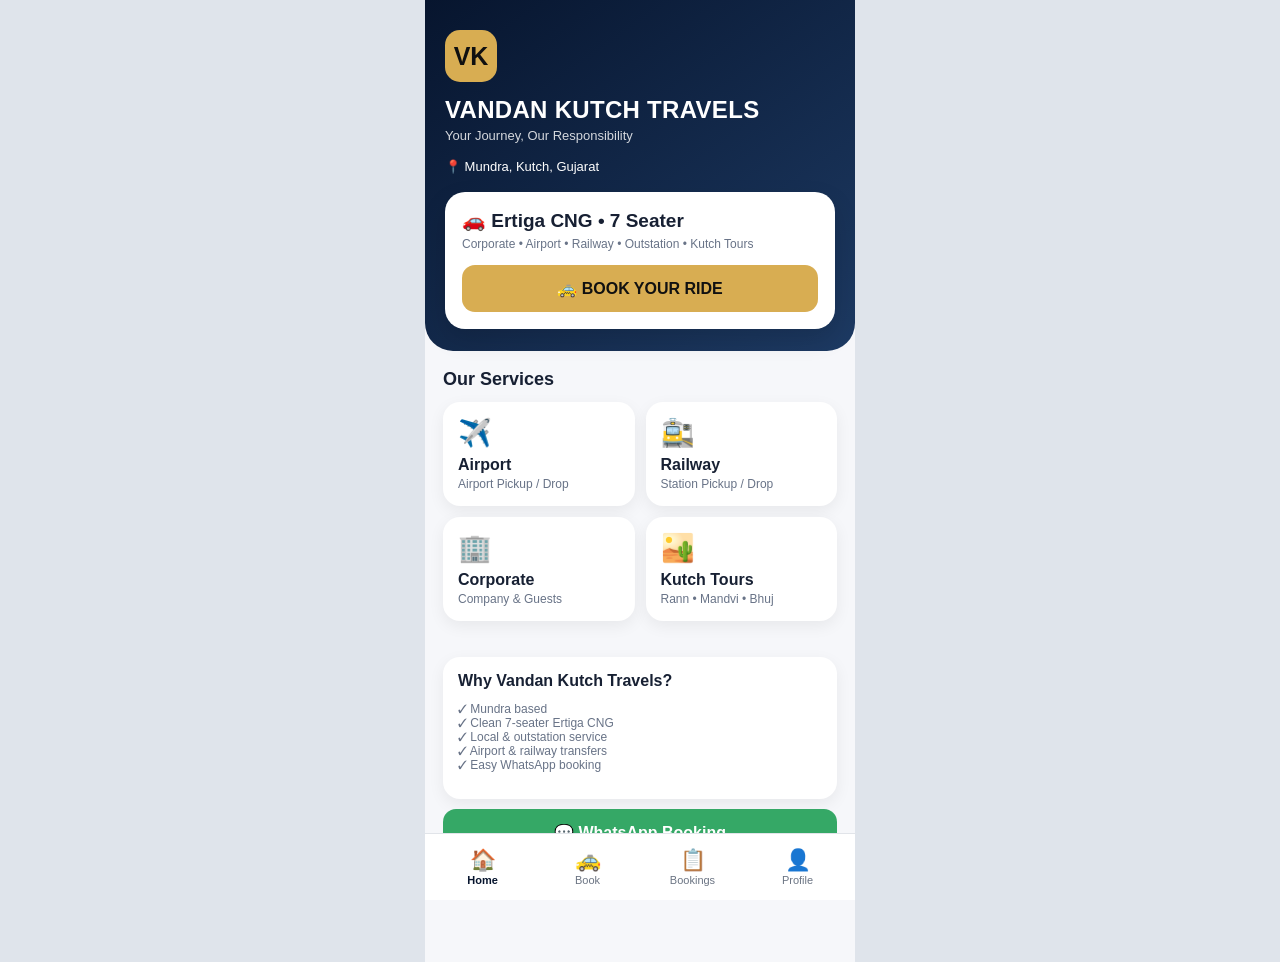
==== commit 2aaf29cc: "Update index.html" ====
--- a/index.html
+++ b/index.html
@@ -8,44 +8,27 @@
 <meta name="viewport"
       content="width=device-width,initial-scale=1,viewport-fit=cover">
 
-<meta name="theme-color"
-      content="#07152e">
+<meta name="theme-color" content="#07152e">
 
 <meta name="apple-mobile-web-app-capable"
       content="yes">
 
-<link rel="manifest"
-      href="manifest.json">
+<link rel="manifest" href="manifest.json">
 
 <title>Vandan Kutch Travels</title>
 
-
 <style>
-
-/* ==================================================
-   RESET
-================================================== */
 
 *{
   box-sizing:border-box;
 }
-
-
-/* ==================================================
-   BODY
-================================================== */
 
 body{
   margin:0;
   background:#dfe4eb;
-  font-family:-apple-system,BlinkMacSystemFont,"Segoe UI",Arial,sans-serif;
+  font-family:-apple-system,BlinkMacSystemFont,"Segoe UI",Arial;
   color:#172033;
 }
-
-
-/* ==================================================
-   APP
-================================================== */
 
 .app{
   width:100%;
@@ -56,10 +39,9 @@
   padding-bottom:88px;
 }
 
-
-/* ==================================================
+/* =========================
    HEADER
-================================================== */
+========================= */
 
 header{
   background:linear-gradient(145deg,#07152e,#1d3a63);
@@ -99,10 +81,9 @@
   margin-top:16px;
 }
 
-
-/* ==================================================
+/* =========================
    HERO
-================================================== */
+========================= */
 
 .hero{
   background:#fff;
@@ -118,20 +99,14 @@
   font-size:19px;
 }
 
-
-/* ==================================================
-   TEXT
-================================================== */
-
 .muted{
   font-size:12px;
   color:#687387;
 }
 
-
-/* ==================================================
+/* =========================
    BUTTONS
-================================================== */
+========================= */
 
 button{
   font:inherit;
@@ -161,14 +136,9 @@
   margin-top:10px;
 }
 
-button:active{
-  transform:scale(.98);
-}
-
-
-/* ==================================================
+/* =========================
    SECTIONS
-================================================== */
+========================= */
 
 .section{
   padding:18px;
@@ -214,10 +184,9 @@
   margin-top:3px;
 }
 
-
-/* ==================================================
+/* =========================
    BOTTOM NAV
-================================================== */
+========================= */
 
 .bottom{
   position:fixed;
@@ -252,10 +221,9 @@
   font-weight:800;
 }
 
-
-/* ==================================================
+/* =========================
    SCREENS
-================================================== */
+========================= */
 
 .screen{
   display:none;
@@ -264,11 +232,6 @@
 .screen.on{
   display:block;
 }
-
-
-/* ==================================================
-   BACK
-================================================== */
 
 .back{
   border:0;
@@ -278,10 +241,9 @@
   font-weight:700;
 }
 
-
-/* ==================================================
+/* =========================
    FORM
-================================================== */
+========================= */
 
 .form{
   margin:16px;
@@ -312,44 +274,35 @@
   border-color:#d8ad52;
 }
 
-.input:disabled{
-  background:#f0f2f5;
-  color:#4d5667;
-}
-
 .row{
   display:grid;
   grid-template-columns:1fr 1fr;
   gap:10px;
 }
 
-
-/* ==================================================
-   SPECIAL BOX
-================================================== */
-
-.special-box{
-  background:#f8f4e9;
-  border:1px solid #ead9a8;
-  border-radius:14px;
-  padding:13px;
-  margin-top:14px;
-}
-
-.special-title{
-  font-size:14px;
-  font-weight:800;
-  margin-bottom:5px;
-}
-
-.hidden{
-  display:none !important;
-}
-
-
-/* ==================================================
+/* =========================
+   EXTRA SELECT BOX
+========================= */
+
+.location-box{
+  background:#f8f9fb;
+  border:1px solid #e1e5ec;
+  border-radius:13px;
+  padding:11px;
+  margin-top:10px;
+}
+
+.location-box .label{
+  margin-top:0;
+}
+
+.location-box.hide{
+  display:none;
+}
+
+/* =========================
    FARE
-================================================== */
+========================= */
 
 .fare{
   margin-top:14px;
@@ -363,14 +316,15 @@
   font-size:20px;
 }
 
-.fare small{
+.distance-info{
+  margin-top:6px;
+  font-size:12px;
   color:#687387;
 }
 
-
-/* ==================================================
+/* =========================
    TOURS
-================================================== */
+========================= */
 
 .tour{
   background:#fff;
@@ -388,10 +342,9 @@
   margin-top:10px;
 }
 
-
-/* ==================================================
+/* =========================
    NOTICE
-================================================== */
+========================= */
 
 .notice{
   margin:16px;
@@ -402,10 +355,9 @@
   font-size:13px;
 }
 
-
-/* ==================================================
+/* =========================
    BOOKING
-================================================== */
+========================= */
 
 .booking{
   background:#fff;
@@ -453,42 +405,22 @@
   color:#fff;
 }
 
-
-/* ==================================================
+/* =========================
    LOADING
-================================================== */
+========================= */
 
 .loading{
-  opacity:.65;
-}
-
-
-/* ==================================================
-   MOBILE
-================================================== */
-
-@media(max-width:360px){
-
-  .brand{
-    font-size:21px;
-  }
-
-  .row{
-    grid-template-columns:1fr;
-  }
-
+  opacity:.6;
+  pointer-events:none;
 }
 
 </style>
 
 </head>
 
-
 <body>
 
-
 <div class="app">
-
 
 <!-- ==================================================
      HOME
@@ -496,28 +428,23 @@
 
 <section id="home" class="screen on">
 
-
 <header>
 
 <div class="logo">
 VK
 </div>
 
-
 <div class="brand">
 VANDAN KUTCH TRAVELS
 </div>
 
-
 <div class="tag">
 Your Journey, Our Responsibility
 </div>
 
-
 <div class="location">
 📍 Mundra, Kutch, Gujarat
 </div>
-
 
 <div class="hero">
 
@@ -529,10 +456,9 @@
 Corporate • Airport • Railway • Outstation • Kutch Tours
 </div>
 
-
 <button
-  class="primary"
-  onclick="go('book')">
+class="primary"
+onclick="go('book')">
 
 🚕 BOOK YOUR RIDE
 
@@ -541,7 +467,6 @@
 </div>
 
 </header>
-
 
 
 <div class="section">
@@ -550,13 +475,11 @@
 Our Services
 </div>
 
-
 <div class="grid">
 
-
 <div
-  class="card service"
-  onclick="quick('Airport Transfer')">
+class="card service"
+onclick="quick('Airport Transfer')">
 
 <div class="ico">
 ✈️
@@ -567,16 +490,15 @@
 </b>
 
 <div class="muted">
-Bhuj • Ahmedabad • Surat
-</div>
-
-</div>
-
+Airport Pickup / Drop
+</div>
+
+</div>
 
 
 <div
-  class="card service"
-  onclick="quick('Railway Transfer')">
+class="card service"
+onclick="quick('Railway Transfer')">
 
 <div class="ico">
 🚉
@@ -587,16 +509,15 @@
 </b>
 
 <div class="muted">
-Gandhidham • Bhuj • Others
-</div>
-
-</div>
-
+Station Pickup / Drop
+</div>
+
+</div>
 
 
 <div
-  class="card service"
-  onclick="quick('Corporate Travel')">
+class="card service"
+onclick="quick('Corporate Travel')">
 
 <div class="ico">
 🏢
@@ -607,16 +528,15 @@
 </b>
 
 <div class="muted">
-Company & guests
-</div>
-
-</div>
-
+Company & Guests
+</div>
+
+</div>
 
 
 <div
-  class="card service"
-  onclick="go('tours')">
+class="card service"
+onclick="go('tours')">
 
 <div class="ico">
 🏜️
@@ -632,11 +552,9 @@
 
 </div>
 
-
-</div>
-
-</div>
-
+</div>
+
+</div>
 
 
 <div class="section">
@@ -652,7 +570,7 @@
 ✓ Mundra based<br>
 ✓ Clean 7-seater Ertiga CNG<br>
 ✓ Local & outstation service<br>
-✓ Airport & railway transfer<br>
+✓ Airport & railway transfers<br>
 ✓ Easy WhatsApp booking
 
 </p>
@@ -661,8 +579,8 @@
 
 
 <button
-  class="green"
-  onclick="wa()">
+class="green"
+onclick="wa()">
 
 💬 WhatsApp Booking
 
@@ -670,9 +588,7 @@
 
 </div>
 
-
 </section>
-
 
 
 <!-- ==================================================
@@ -681,23 +597,20 @@
 
 <section id="book" class="screen">
 
-
 <header>
 
 <button
-  class="back"
-  onclick="go('home')">
+class="back"
+onclick="go('home')">
 
 ← Back
 
 </button>
-
 
 <div class="brand">
 Book Your Ride
 </div>
 
-
 <div class="tag">
 Mundra • Kutch • Gujarat
 </div>
@@ -705,7 +618,6 @@
 </header>
 
 
-
 <div class="form">
 
 
@@ -715,11 +627,10 @@
 Service
 </div>
 
-
 <select
-  id="service"
-  class="input"
-  onchange="serviceChanged()">
+id="service"
+class="input"
+onchange="serviceChanged()">
 
 <option value="Local Ride">
 Local Ride
@@ -748,96 +659,188 @@
 </select>
 
 
-
-<!-- ==================================================
-     AIRPORT / RAILWAY SPECIAL OPTIONS
-================================================== -->
+<!-- AIRPORT OPTIONS -->
 
 <div
-  id="specialBox"
-  class="special-box hidden">
-
-
-<div class="special-title">
-✈️ / 🚉 Transfer Details
-</div>
-
-
-<div class="muted">
-First select Pickup or Drop, then select Airport / Railway Station.
-</div>
-
-
-
-<!-- PICKUP / DROP -->
+id="airportBox"
+class="location-box hide">
 
 <div class="label">
-Transfer Type
-</div>
-
+Airport Service
+</div>
 
 <select
-  id="specialType"
-  class="input"
-  onchange="specialTypeChanged()">
+id="airportAction"
+class="input"
+onchange="airportChanged()">
 
 <option value="">
-Select Pickup / Drop
+Select Airport Service
+</option>
+
+<option value="Airport Pickup">
+✈️ Airport Pickup
+</option>
+
+<option value="Airport Drop">
+✈️ Airport Drop
 </option>
 
 </select>
 
 
-
-<!-- AIRPORT / STATION -->
+<div class="label">
+Select Gujarat Airport
+</div>
+
+<select
+id="airport"
+class="input"
+onchange="airportSelected()">
+
+<option value="">
+Select Airport
+</option>
+
+<option value="Sardar Vallabhbhai Patel International Airport, Ahmedabad">
+Ahmedabad Airport
+</option>
+
+<option value="Surat Airport, Surat">
+Surat Airport
+</option>
+
+<option value="Vadodara Airport, Vadodara">
+Vadodara Airport
+</option>
+
+<option value="Rajkot International Airport, Rajkot">
+Rajkot International Airport
+</option>
+
+<option value="Bhuj Airport, Bhuj">
+Bhuj Airport
+</option>
+
+<option value="Jamnagar Airport, Jamnagar">
+Jamnagar Airport
+</option>
+
+<option value="Kandla Airport, Gandhidham">
+Kandla Airport
+</option>
+
+<option value="Porbandar Airport, Porbandar">
+Porbandar Airport
+</option>
+
+<option value="Bhavnagar Airport, Bhavnagar">
+Bhavnagar Airport
+</option>
+
+<option value="Keshod Airport, Keshod">
+Keshod Airport
+</option>
+
+<option value="Mundra Airport, Mundra">
+Mundra Airport
+</option>
+
+</select>
+
+</div>
+
+
+<!-- RAILWAY OPTIONS -->
 
 <div
-  id="specialPlaceWrap"
-  class="hidden">
-
+id="railwayBox"
+class="location-box hide">
 
 <div class="label">
-Airport / Railway Station
-</div>
-
+Railway Service
+</div>
 
 <select
-  id="specialPlace"
-  class="input"
-  onchange="specialPlaceChanged()">
+id="railwayAction"
+class="input"
+onchange="railwayChanged()">
 
 <option value="">
-Select Airport / Station
+Select Railway Service
+</option>
+
+<option value="Railway Pickup">
+🚉 Railway Pickup
+</option>
+
+<option value="Railway Drop">
+🚉 Railway Drop
 </option>
 
 </select>
 
-</div>
-
-
-
-<!-- FLIGHT / TRAIN -->
-
-<div
-  id="flightTrainWrap"
-  class="hidden">
-
 
 <div class="label">
-Flight / Train Number
-</div>
-
-
-<input
-  id="flightTrain"
-  class="input"
-  placeholder="Optional">
-
-</div>
-
-
-</div>
-
+Select Railway Station
+</div>
+
+<select
+id="railway"
+class="input"
+onchange="railwaySelected()">
+
+<option value="">
+Select Railway Station
+</option>
+
+<option value="Mundra, Kutch, Gujarat">
+Mundra Area
+</option>
+
+<option value="Gandhidham Railway Station, Gandhidham">
+Gandhidham Railway Station
+</option>
+
+<option value="Bhuj Railway Station, Bhuj">
+Bhuj Railway Station
+</option>
+
+<option value="Anjar Railway Station, Anjar">
+Anjar Railway Station
+</option>
+
+<option value="Samakhiali Railway Station, Samakhiali">
+Samakhiali Railway Station
+</option>
+
+<option value="Gandhidham Junction, Gandhidham">
+Gandhidham Junction
+</option>
+
+<option value="Ahmedabad Junction Railway Station, Ahmedabad">
+Ahmedabad Railway Station
+</option>
+
+<option value="Vadodara Junction Railway Station, Vadodara">
+Vadodara Railway Station
+</option>
+
+<option value="Surat Railway Station, Surat">
+Surat Railway Station
+</option>
+
+<option value="Rajkot Junction Railway Station, Rajkot">
+Rajkot Railway Station
+</option>
+
+<option value="Jamnagar Railway Station, Jamnagar">
+Jamnagar Railway Station
+</option>
+
+</select>
+
+</div>
 
 
 <!-- PICKUP -->
@@ -846,12 +849,10 @@
 Pickup Location
 </div>
 
-
 <input
-  id="pickup"
-  class="input"
-  placeholder="e.g. The Fern Residency, Mundra">
-
+id="pickup"
+class="input"
+placeholder="e.g. The Fern Residency, Mundra">
 
 
 <!-- DROP -->
@@ -860,18 +861,15 @@
 Drop Location
 </div>
 
-
 <input
-  id="drop"
-  class="input"
-  placeholder="e.g. Bhuj Airport">
-
-
-
-<!-- DATE + TIME -->
+id="drop"
+class="input"
+placeholder="e.g. Bhuj Airport">
+
+
+<!-- DATE / TIME -->
 
 <div class="row">
-
 
 <div>
 
@@ -879,14 +877,12 @@
 Date
 </div>
 
-
 <input
-  id="date"
-  type="date"
-  class="input">
-
-</div>
-
+id="date"
+type="date"
+class="input">
+
+</div>
 
 
 <div>
@@ -895,23 +891,19 @@
 Time
 </div>
 
-
 <input
-  id="time"
-  type="time"
-  class="input">
-
-</div>
-
-
-</div>
-
-
-
-<!-- PASSENGERS + NAME -->
+id="time"
+type="time"
+class="input">
+
+</div>
+
+</div>
+
+
+<!-- PEOPLE / NAME -->
 
 <div class="row">
-
 
 <div>
 
@@ -919,17 +911,15 @@
 Passengers
 </div>
 
-
 <input
-  id="people"
-  type="number"
-  min="1"
-  max="7"
-  value="2"
-  class="input">
-
-</div>
-
+id="people"
+type="number"
+min="1"
+max="7"
+value="2"
+class="input">
+
+</div>
 
 
 <div>
@@ -938,17 +928,14 @@
 Name
 </div>
 
-
 <input
-  id="name"
-  class="input"
-  placeholder="Your name">
-
-</div>
-
-
-</div>
-
+id="name"
+class="input"
+placeholder="Your name">
+
+</div>
+
+</div>
 
 
 <!-- MOBILE -->
@@ -957,23 +944,17 @@
 Mobile
 </div>
 
-
 <input
-  id="mobile"
-  class="input"
-  value="+91 99137 47955">
-
-
-
-<!-- ==================================================
-     FARE
-================================================== -->
-
-<div
-  class="fare"
-  id="fareBox">
-
-Estimated fare:
+id="mobile"
+class="input"
+value="+91 99137 47955">
+
+
+<!-- FARE -->
+
+<div class="fare">
+
+Estimated Fare:
 
 <br>
 
@@ -981,6 +962,14 @@
 ₹ —
 </b>
 
+<div
+id="distanceInfo"
+class="distance-info">
+
+Enter pickup and drop location.
+
+</div>
+
 <div class="muted">
 Final fare will be confirmed by Vandan.
 </div>
@@ -988,35 +977,27 @@
 </div>
 
 
-
-<!-- ESTIMATE -->
-
 <button
-  class="primary"
-  id="estimateButton"
-  onclick="estimate()">
-
-📍 Calculate Distance & Fare
+id="estimateBtn"
+class="primary"
+onclick="estimate()">
+
+📍 Calculate Distance & Estimate
 
 </button>
 
 
-
-<!-- WHATSAPP -->
-
 <button
-  class="green"
-  onclick="sendBooking()">
+class="green"
+onclick="sendBooking()">
 
 💬 Confirm via WhatsApp
 
 </button>
 
-
 </div>
 
 </section>
-
 
 
 <!-- ==================================================
@@ -1025,29 +1006,25 @@
 
 <section id="tours" class="screen">
 
-
 <header>
 
 <button
-  class="back"
-  onclick="go('home')">
+class="back"
+onclick="go('home')">
 
 ← Back
 
 </button>
-
 
 <div class="brand">
 Kutch Tours
 </div>
 
-
 <div class="tag">
 Private Ertiga CNG • 7 Seater
 </div>
 
 </header>
-
 
 
 <div class="section">
@@ -1063,17 +1040,15 @@
 Dhordo • White Rann • Kala Dungar
 </div>
 
-
 <button
-  class="primary"
-  onclick="quick('Kutch Tour')">
+class="primary"
+onclick="quick('Kutch Tour')">
 
 Request Quote
 
 </button>
 
 </div>
-
 
 
 <div class="tour">
@@ -1086,17 +1061,15 @@
 Mandvi • Beach • Local sightseeing
 </div>
 
-
 <button
-  class="primary"
-  onclick="quick('Kutch Tour')">
+class="primary"
+onclick="quick('Kutch Tour')">
 
 Request Quote
 
 </button>
 
 </div>
-
 
 
 <div class="tour">
@@ -1109,10 +1082,9 @@
 Bhuj • Local sightseeing
 </div>
 
-
 <button
-  class="primary"
-  onclick="quick('Kutch Tour')">
+class="primary"
+onclick="quick('Kutch Tour')">
 
 Request Quote
 
@@ -1124,7 +1096,6 @@
 </div>
 
 </section>
-
 
 
 <!-- ==================================================
@@ -1133,7 +1104,6 @@
 
 <section id="trips" class="screen">
 
-
 <header>
 
 <div class="brand">
@@ -1147,11 +1117,9 @@
 </header>
 
 
-
 <div
-  class="section"
-  id="bookingList">
-
+class="section"
+id="bookingList">
 
 <div class="notice">
 
@@ -1164,11 +1132,9 @@
 
 </div>
 
-
 </div>
 
 </section>
-
 
 
 <!-- ==================================================
@@ -1177,7 +1143,6 @@
 
 <section id="profile" class="screen">
 
-
 <header>
 
 <div class="brand">
@@ -1189,7 +1154,6 @@
 </div>
 
 </header>
-
 
 
 <div class="section">
@@ -1212,10 +1176,9 @@
 </div>
 
 
-
 <div
-  class="card"
-  style="margin-top:12px">
+class="card"
+style="margin-top:12px">
 
 <b>
 Vehicle
@@ -1228,20 +1191,18 @@
 </div>
 
 
-
 <button
-  class="green"
-  onclick="call()">
+class="green"
+onclick="call()">
 
 📞 Call Vandan
 
 </button>
 
 
-
 <button
-  class="primary"
-  onclick="wa()">
+class="primary"
+onclick="wa()">
 
 💬 WhatsApp Booking
 
@@ -1251,7 +1212,6 @@
 </div>
 
 </section>
-
 
 
 <!-- ==================================================
@@ -1260,10 +1220,9 @@
 
 <nav class="bottom">
 
-
 <button
-  class="nav on"
-  onclick="go('home',this)">
+class="nav on"
+onclick="go('home',this)">
 
 <strong>
 🏠
@@ -1274,10 +1233,9 @@
 </button>
 
 
-
 <button
-  class="nav"
-  onclick="go('book',this)">
+class="nav"
+onclick="go('book',this)">
 
 <strong>
 🚕
@@ -1288,10 +1246,9 @@
 </button>
 
 
-
 <button
-  class="nav"
-  onclick="go('trips',this)">
+class="nav"
+onclick="go('trips',this)">
 
 <strong>
 📋
@@ -1302,10 +1259,9 @@
 </button>
 
 
-
 <button
-  class="nav"
-  onclick="go('profile',this)">
+class="nav"
+onclick="go('profile',this)">
 
 <strong>
 👤
@@ -1315,46 +1271,33 @@
 
 </button>
 
-
 </nav>
 
-
-</div>
-
-
-
-<!-- ==================================================
-     JAVASCRIPT
-================================================== -->
+</div>
+
 
 <script>
-
 
 /* ==================================================
    SERVICE WORKER
 ================================================== */
 
-if ('serviceWorker' in navigator) {
-
-  window.addEventListener(
-    'load',
-    function(){
-
-      navigator.serviceWorker
-        .register('service-worker.js')
-        .catch(
-          function(error){
-
-            console.log(
-              'Service Worker error:',
-              error
-            );
-
-          }
+if('serviceWorker' in navigator){
+
+  window.addEventListener('load',function(){
+
+    navigator.serviceWorker
+      .register('service-worker.js')
+      .catch(function(error){
+
+        console.log(
+          'Service Worker error:',
+          error
         );
 
-    }
-  );
+      });
+
+  });
 
 }
 
@@ -1363,7 +1306,7 @@
    SCREEN NAVIGATION
 ================================================== */
 
-const screens = [
+const screens=[
   'home',
   'book',
   'tours',
@@ -1372,28 +1315,22 @@
 ];
 
 
-function go(
-  id,
-  btn
-){
-
-  screens.forEach(
-    function(x){
-
-      const el =
-        document.getElementById(x);
-
-      if(el){
-        el.classList.remove('on');
-      }
-
+function go(id,btn){
+
+  screens.forEach(function(x){
+
+    const el=
+      document.getElementById(x);
+
+    if(el){
+      el.classList.remove('on');
     }
-  );
-
-
-  const page =
+
+  });
+
+
+  const page=
     document.getElementById(id);
-
 
   if(page){
     page.classList.add('on');
@@ -1402,27 +1339,23 @@
 
   document
     .querySelectorAll('.nav')
-    .forEach(
-      function(x){
-
-        x.classList.remove('on');
-
-      }
-    );
+    .forEach(function(x){
+
+      x.classList.remove('on');
+
+    });
 
 
   if(btn){
 
     btn.classList.add('on');
 
-  }
-  else{
-
-    const navButton =
+  }else{
+
+    const navButton=
       document.querySelector(
         `.nav[onclick*="'${id}'"]`
       );
-
 
     if(navButton){
       navButton.classList.add('on');
@@ -1440,196 +1373,25 @@
 
 
 /* ==================================================
-   AIRPORT DATABASE
-================================================== */
-
-const airports = [
-
-  {
-    name:'Ahmedabad Airport',
-    lat:23.0772,
-    lon:72.6347
-  },
-
-  {
-    name:'Surat Airport',
-    lat:21.1141,
-    lon:72.7418
-  },
-
-  {
-    name:'Vadodara Airport',
-    lat:22.3297,
-    lon:73.2263
-  },
-
-  {
-    name:'Rajkot International Airport',
-    lat:22.3763,
-    lon:70.7795
-  },
-
-  {
-    name:'Bhuj Airport',
-    lat:23.2878,
-    lon:69.6702
-  },
-
-  {
-    name:'Jamnagar Airport',
-    lat:22.4655,
-    lon:70.0126
-  },
-
-  {
-    name:'Kandla Airport',
-    lat:23.1127,
-    lon:70.1003
-  },
-
-  {
-    name:'Bhavnagar Airport',
-    lat:21.7522,
-    lon:72.1852
-  },
-
-  {
-    name:'Porbandar Airport',
-    lat:21.6487,
-    lon:69.6570
-  },
-
-  {
-    name:'Keshod Airport',
-    lat:21.3171,
-    lon:70.2704
-  },
-
-  {
-    name:'Mundra Airport',
-    lat:22.8493,
-    lon:69.7219
-  }
-
-];
-
-
-/* ==================================================
-   RAILWAY DATABASE
-================================================== */
-
-const railwayStations = [
-
-  {
-    name:'Gandhidham Railway Station',
-    lat:23.0716,
-    lon:70.1337
-  },
-
-  {
-    name:'Bhuj Railway Station',
-    lat:23.2478,
-    lon:69.6669
-  },
-
-  {
-    name:'Mundra-Mandvi Road Railway Station',
-    lat:22.8390,
-    lon:69.7350
-  },
-
-  {
-    name:'Anjar Railway Station',
-    lat:23.1173,
-    lon:70.0261
-  },
-
-  {
-    name:'Adipur Railway Station',
-    lat:23.0737,
-    lon:70.0970
-  },
-
-  {
-    name:'Ahmedabad Junction',
-    lat:23.0225,
-    lon:72.5714
-  },
-
-  {
-    name:'Gandhinagar Capital Railway Station',
-    lat:23.2156,
-    lon:72.6369
-  },
-
-  {
-    name:'Vadodara Junction',
-    lat:22.3107,
-    lon:73.1812
-  },
-
-  {
-    name:'Surat Railway Station',
-    lat:21.2049,
-    lon:72.8406
-  },
-
-  {
-    name:'Rajkot Junction',
-    lat:22.3007,
-    lon:70.7997
-  },
-
-  {
-    name:'Jamnagar Railway Station',
-    lat:22.4667,
-    lon:70.0667
-  },
-
-  {
-    name:'Bhavnagar Terminus',
-    lat:21.7650,
-    lon:72.1510
-  },
-
-  {
-    name:'Porbandar Railway Station',
-    lat:21.6417,
-    lon:69.6093
-  },
-
-  {
-    name:'Junagadh Junction',
-    lat:21.5222,
-    lon:70.4579
-  }
-
-];
-
-
-/* ==================================================
    QUICK SERVICE
 ================================================== */
 
 function quick(service){
 
-  const serviceEl =
-    document.getElementById(
-      'service'
-    );
-
+  const serviceEl=
+    document.getElementById('service');
 
   if(serviceEl){
 
-    serviceEl.value =
-      service;
-
-    serviceChanged();
+    serviceEl.value=service;
 
   }
 
 
   go('book');
+
+
+  serviceChanged();
 
 }
 
@@ -1640,491 +1402,236 @@
 
 function serviceChanged(){
 
-  const service =
-    document.getElementById(
-      'service'
-    ).value;
-
-
-  const specialBox =
-    document.getElementById(
-      'specialBox'
+  const service=
+    document.getElementById('service').value;
+
+
+  const airportBox=
+    document.getElementById('airportBox');
+
+  const railwayBox=
+    document.getElementById('railwayBox');
+
+
+  airportBox.classList.add('hide');
+  railwayBox.classList.add('hide');
+
+
+  if(service==='Airport Transfer'){
+
+    airportBox.classList.remove('hide');
+
+  }
+
+
+  if(service==='Railway Transfer'){
+
+    railwayBox.classList.remove('hide');
+
+  }
+
+}
+
+
+/* ==================================================
+   AIRPORT SERVICE
+================================================== */
+
+function airportChanged(){
+
+  const action=
+    document.getElementById('airportAction').value;
+
+  const airport=
+    document.getElementById('airport').value;
+
+
+  if(!action || !airport){
+    return;
+  }
+
+
+  if(action==='Airport Pickup'){
+
+    document.getElementById('drop').value=
+      airport;
+
+    document.getElementById('drop').readOnly=
+      true;
+
+  }
+
+
+  if(action==='Airport Drop'){
+
+    document.getElementById('pickup').value=
+      airport;
+
+    document.getElementById('pickup').readOnly=
+      true;
+
+  }
+
+}
+
+
+/* ==================================================
+   AIRPORT SELECTED
+================================================== */
+
+function airportSelected(){
+
+  const action=
+    document.getElementById('airportAction').value;
+
+
+  if(!action){
+    return;
+  }
+
+
+  airportChanged();
+
+}
+
+
+/* ==================================================
+   RAILWAY SERVICE
+================================================== */
+
+function railwayChanged(){
+
+  const action=
+    document.getElementById('railwayAction').value;
+
+  const station=
+    document.getElementById('railway').value;
+
+
+  if(!action || !station){
+    return;
+  }
+
+
+  if(action==='Railway Pickup'){
+
+    document.getElementById('drop').value=
+      station;
+
+    document.getElementById('drop').readOnly=
+      true;
+
+  }
+
+
+  if(action==='Railway Drop'){
+
+    document.getElementById('pickup').value=
+      station;
+
+    document.getElementById('pickup').readOnly=
+      true;
+
+  }
+
+}
+
+
+/* ==================================================
+   RAILWAY SELECTED
+================================================== */
+
+function railwaySelected(){
+
+  const action=
+    document.getElementById('railwayAction').value;
+
+
+  if(!action){
+    return;
+  }
+
+
+  railwayChanged();
+
+}
+
+
+/* ==================================================
+   NORMAL LOCATION INPUT
+================================================== */
+
+document.addEventListener(
+  'DOMContentLoaded',
+  function(){
+
+    const pickup=
+      document.getElementById('pickup');
+
+    const drop=
+      document.getElementById('drop');
+
+
+    pickup.addEventListener(
+      'input',
+      function(){
+
+        if(
+          document.getElementById('airportAction').value!=='Airport Drop' &&
+          document.getElementById('railwayAction').value!=='Railway Drop'
+        ){
+
+          pickup.readOnly=false;
+
+        }
+
+      }
     );
 
 
-  const specialType =
-    document.getElementById(
-      'specialType'
+    drop.addEventListener(
+      'input',
+      function(){
+
+        if(
+          document.getElementById('airportAction').value!=='Airport Pickup' &&
+          document.getElementById('railwayAction').value!=='Railway Pickup'
+        ){
+
+          drop.readOnly=false;
+
+        }
+
+      }
     );
 
 
-  const specialPlace =
-    document.getElementById(
-      'specialPlace'
-    );
-
-
-  const specialPlaceWrap =
-    document.getElementById(
-      'specialPlaceWrap'
-    );
-
-
-  const flightTrainWrap =
-    document.getElementById(
-      'flightTrainWrap'
-    );
-
-
-  const flightTrain =
-    document.getElementById(
-      'flightTrain'
-    );
-
-
-  specialType.innerHTML =
-    `
-      <option value="">
-        Select Pickup / Drop
-      </option>
-    `;
-
-
-  specialPlace.innerHTML =
-    `
-      <option value="">
-        Select Airport / Station
-      </option>
-    `;
-
-
-  specialPlaceWrap
-    .classList
-    .add('hidden');
-
-
-  flightTrainWrap
-    .classList
-    .add('hidden');
-
-
-  flightTrain.value =
-    '';
-
-
-  resetLocationFields();
-
-
-  if(
-    service ===
-    'Airport Transfer'
-  ){
-
-    specialBox
-      .classList
-      .remove('hidden');
-
-
-    specialType.innerHTML = `
-
-      <option value="">
-        Select Airport Service
-      </option>
-
-      <option value="Airport Pickup">
-        ✈️ Airport Pickup
-      </option>
-
-      <option value="Airport Drop">
-        🛫 Airport Drop
-      </option>
-
-    `;
-
-
-    fillPlaceList(
-      airports,
-      'Airport'
-    );
-
-  }
-
-
-  else if(
-    service ===
-    'Railway Transfer'
-  ){
-
-    specialBox
-      .classList
-      .remove('hidden');
-
-
-    specialType.innerHTML = `
-
-      <option value="">
-        Select Railway Service
-      </option>
-
-      <option value="Railway Pickup">
-        🚉 Railway Pickup
-      </option>
-
-      <option value="Railway Drop">
-        🚆 Railway Drop
-      </option>
-
-    `;
-
-
-    fillPlaceList(
-      railwayStations,
-      'Railway Station'
-    );
-
-  }
-
-
-  else{
-
-    specialBox
-      .classList
-      .add('hidden');
-
-  }
-
-
-  clearFare();
-
-}
+    renderBookings();
+
+  }
+);
 
 
 /* ==================================================
-   FILL PLACE LIST
+   LOCATION SEARCH
 ================================================== */
 
-function fillPlaceList(
-  list,
-  type
-){
-
-  const select =
-    document.getElementById(
-      'specialPlace'
-    );
-
-
-  select.innerHTML =
-    `<option value="">
-      Select ${type}
-    </option>`;
-
-
-  list.forEach(
-    function(
-      item,
-      index
-    ){
-
-      const option =
-        document.createElement(
-          'option'
-        );
-
-
-      option.value =
-        index;
-
-
-      option.textContent =
-        item.name;
-
-
-      select.appendChild(
-        option
-      );
-
-    }
-  );
-
-}
-
-
-/* ==================================================
-   SPECIAL TYPE CHANGE
-================================================== */
-
-function specialTypeChanged(){
-
-  const type =
-    document.getElementById(
-      'specialType'
-    ).value;
-
-
-  const placeWrap =
-    document.getElementById(
-      'specialPlaceWrap'
-    );
-
-
-  const flightTrainWrap =
-    document.getElementById(
-      'flightTrainWrap'
-    );
-
-
-  if(type){
-
-    placeWrap
-      .classList
-      .remove('hidden');
-
-
-    flightTrainWrap
-      .classList
-      .remove('hidden');
-
-  }
-  else{
-
-    placeWrap
-      .classList
-      .add('hidden');
-
-
-    flightTrainWrap
-      .classList
-      .add('hidden');
-
-  }
-
-
-  specialPlaceChanged();
-
-}
-
-
-/* ==================================================
-   SPECIAL PLACE CHANGE
-================================================== */
-
-function specialPlaceChanged(){
-
-  const service =
-    document.getElementById(
-      'service'
-    ).value;
-
-
-  const type =
-    document.getElementById(
-      'specialType'
-    ).value;
-
-
-  const selectedIndex =
-    document.getElementById(
-      'specialPlace'
-    ).value;
-
-
-  const pickup =
-    document.getElementById(
-      'pickup'
-    );
-
-
-  const drop =
-    document.getElementById(
-      'drop'
-    );
-
-
-  if(
-    !type ||
-    selectedIndex === ''
-  ){
-
-    resetLocationFields();
-
-    return;
-
-  }
-
-
-  let selectedPlace =
-    null;
-
-
-  if(
-    service ===
-    'Airport Transfer'
-  ){
-
-    selectedPlace =
-      airports[
-        Number(selectedIndex)
-      ];
-
-  }
-
-
-  if(
-    service ===
-    'Railway Transfer'
-  ){
-
-    selectedPlace =
-      railwayStations[
-        Number(selectedIndex)
-      ];
-
-  }
-
-
-  if(!selectedPlace){
-    return;
-  }
-
-
-  if(
-    type ===
-    'Airport Pickup' ||
-
-    type ===
-    'Railway Pickup'
-  ){
-
-    pickup.value =
-      selectedPlace.name;
-
-
-    pickup.dataset.lat =
-      selectedPlace.lat;
-
-
-    pickup.dataset.lon =
-      selectedPlace.lon;
-
-
-    pickup.disabled =
-      true;
-
-
-    drop.disabled =
-      false;
-
-  }
-
-
-  if(
-    type ===
-    'Airport Drop' ||
-
-    type ===
-    'Railway Drop'
-  ){
-
-    drop.value =
-      selectedPlace.name;
-
-
-    drop.dataset.lat =
-      selectedPlace.lat;
-
-
-    drop.dataset.lon =
-      selectedPlace.lon;
-
-
-    drop.disabled =
-      true;
-
-
-    pickup.disabled =
-      false;
-
-  }
-
-
-  clearFare();
-
-}
-
-
-/* ==================================================
-   RESET LOCATIONS
-================================================== */
-
-function resetLocationFields(){
-
-  const pickup =
-    document.getElementById(
-      'pickup'
-    );
-
-
-  const drop =
-    document.getElementById(
-      'drop'
-    );
-
-
-  pickup.disabled =
-    false;
-
-
-  drop.disabled =
-    false;
-
-
-  delete pickup.dataset.lat;
-  delete pickup.dataset.lon;
-
-  delete drop.dataset.lat;
-  delete drop.dataset.lon;
-
-}
-
-
-/* ==================================================
-   CLEAR FARE
-================================================== */
-
-function clearFare(){
-
-  const fare =
-    document.getElementById(
-      'fare'
-    );
-
-
-  fare.innerHTML =
-    '₹ —';
-
-
-  delete fare.dataset.fare;
-  delete fare.dataset.distance;
-
-}
-
-
-/* ==================================================
-   GEOCODING
-================================================== */
-
-async function geocodeLocation(
-  location
-){
-
-  const queries = [
-
-    location +
-    ', Gujarat, India',
-
-    location +
-    ', India'
+/*
+  IMPORTANT:
+  હવે Kutch suffix forcibly add થતો નથી.
+  એટલે Ahmedabad, Surat, Vadodara વગેરે પણ
+  properly search થશે.
+*/
+
+async function getCoordinates(location){
+
+  const queries=[
+
+    location + ', Gujarat, India',
+
+    location + ', India',
+
+    location
 
   ];
 
@@ -2137,53 +1644,46 @@
 
     try{
 
-      const url =
+      const url=
         'https://nominatim.openstreetmap.org/search' +
-
-        '?format=json' +
-
+        '?format=jsonv2' +
         '&limit=1' +
-
         '&countrycodes=in' +
-
-        '&accept-language=en' +
-
         '&q=' +
-
         encodeURIComponent(
           queries[i]
         );
 
 
-      const response =
+      const response=
         await fetch(
           url,
           {
+            method:'GET',
             headers:{
-              'Accept':
-                'application/json'
+              'Accept':'application/json'
             }
           }
         );
 
 
-      if(
-        !response.ok
-      ){
+      if(!response.ok){
         continue;
       }
 
 
-      const data =
+      const data=
         await response.json();
 
 
       if(
         data &&
-        data.length
+        data.length &&
+        data[0].lat &&
+        data[0].lon
       ){
 
-        return {
+        return{
 
           lat:
             parseFloat(
@@ -2199,12 +1699,10 @@
 
       }
 
-    }
-
-    catch(error){
+    }catch(error){
 
       console.log(
-        'Geocoding error:',
+        'Geocoding attempt failed:',
         error
       );
 
@@ -2214,7 +1712,7 @@
 
 
   throw new Error(
-    'Location not found: ' +
+    'Location not found: '+
     location
   );
 
@@ -2222,105 +1720,153 @@
 
 
 /* ==================================================
-   GET COORDINATES
+   HAVERSINE DISTANCE
 ================================================== */
 
-async function getCoordinates(
-  input
+function haversineDistance(
+  lat1,
+  lon1,
+  lat2,
+  lon2
 ){
 
-  if(
-    input.dataset.lat &&
-    input.dataset.lon
-  ){
-
-    return {
-
-      lat:
-        parseFloat(
-          input.dataset.lat
-        ),
-
-      lon:
-        parseFloat(
-          input.dataset.lon
-        )
-
-    };
-
-  }
-
-
-  return await geocodeLocation(
-    input.value.trim()
-  );
+  const R=6371;
+
+  const dLat=
+    (lat2-lat1)*
+    Math.PI/180;
+
+  const dLon=
+    (lon2-lon1)*
+    Math.PI/180;
+
+
+  const a=
+    Math.sin(dLat/2)*
+    Math.sin(dLat/2)+
+    Math.cos(lat1*Math.PI/180)*
+    Math.cos(lat2*Math.PI/180)*
+    Math.sin(dLon/2)*
+    Math.sin(dLon/2);
+
+
+  const c=
+    2*
+    Math.atan2(
+      Math.sqrt(a),
+      Math.sqrt(1-a)
+    );
+
+
+  return R*c;
 
 }
 
 
 /* ==================================================
-   OSRM ROAD ROUTING
+   ROAD DISTANCE - OSRM
 ================================================== */
 
-async function routeDistance(
+async function getRoadDistance(
   start,
   end
 ){
 
-  const url =
-    'https://router.project-osrm.org/route/v1/driving/' +
-
-    start.lon +
-    ',' +
-    start.lat +
-
-    ';' +
-
-    end.lon +
-    ',' +
-    end.lat +
-
-    '?overview=false&steps=false';
-
-
-  const response =
-    await fetch(
-      url
-    );
-
-
-  if(
-    !response.ok
+  const servers=[
+
+    'https://router.project-osrm.org',
+
+    'https://routing.openstreetmap.de/routed-car'
+
+  ];
+
+
+  for(
+    let i=0;
+    i<servers.length;
+    i++
   ){
 
-    throw new Error(
-      'Routing server unavailable'
-    );
-
-  }
-
-
-  const data =
-    await response.json();
-
-
-  if(
-    data.code !== 'Ok' ||
-    !data.routes ||
-    !data.routes.length
-  ){
-
-    throw new Error(
-      'Road route not found'
-    );
-
-  }
-
-
-  return (
-    data.routes[0].distance /
-    1000
-  );
+    try{
+
+      const url=
+        servers[i]+
+        '/route/v1/driving/' +
+        start.lon+','+
+        start.lat+';'+
+        end.lon+','+
+        end.lat+
+        '?overview=false&alternatives=false&steps=false';
+
+
+      const controller=
+        new AbortController();
+
+
+      const timeout=
+        setTimeout(
+          function(){
+            controller.abort();
+          },
+          12000
+        );
+
+
+      const response=
+        await fetch(
+          url,
+          {
+            signal:
+              controller.signal
+          }
+        );
+
+
+      clearTimeout(timeout);
+
+
+      if(!response.ok){
+        continue;
+      }
+
+
+      const data=
+        await response.json();
+
+
+      if(
+        data &&
+        data.code==='Ok' &&
+        data.routes &&
+        data.routes.length &&
+        data.routes[0].distance
+      ){
+
+        return{
+
+          distance:
+            data.routes[0].distance/1000,
+
+          source:
+            'road'
+
+        };
+
+      }
+
+    }catch(error){
+
+      console.log(
+        'Routing server failed:',
+        error
+      );
+
+    }
+
+  }
+
+
+  return null;
 
 }
 
@@ -2329,48 +1875,72 @@
    CALCULATE DISTANCE
 ================================================== */
 
-async function calculateDistance(){
-
-  const pickup =
-    document.getElementById(
-      'pickup'
-    );
-
-
-  const drop =
-    document.getElementById(
-      'drop'
-    );
-
-
-  if(
-    !pickup.value.trim() ||
-    !drop.value.trim()
-  ){
-
-    throw new Error(
-      'Pickup and drop are required'
-    );
-
-  }
-
-
-  const start =
+async function calculateDistance(
+  pickup,
+  drop
+){
+
+  const start=
     await getCoordinates(
       pickup
     );
 
 
-  const end =
+  const end=
     await getCoordinates(
       drop
     );
 
 
-  return await routeDistance(
-    start,
-    end
-  );
+  /*
+    First try actual road distance.
+  */
+
+  const road=
+    await getRoadDistance(
+      start,
+      end
+    );
+
+
+  if(road){
+
+    return road;
+
+  }
+
+
+  /*
+    If public routing server is unavailable,
+    calculate straight-line distance and
+    apply road factor.
+
+    This prevents the app from showing
+    "Unable to calculate distance".
+  */
+
+  const straight=
+    haversineDistance(
+      start.lat,
+      start.lon,
+      end.lat,
+      end.lon
+    );
+
+
+  const estimatedRoad=
+    straight*1.25;
+
+
+  return{
+
+    distance:
+      estimatedRoad,
+
+    source:
+      'estimated'
+
+  };
 
 }
 
@@ -2381,38 +1951,36 @@
 
 async function estimate(){
 
-  const pickup =
-    document.getElementById(
-      'pickup'
-    );
-
-
-  const drop =
-    document.getElementById(
-      'drop'
-    );
-
-
-  const fareBox =
-    document.getElementById(
-      'fare'
-    );
-
-
-  const button =
-    document.getElementById(
-      'estimateButton'
-    );
-
-
-  if(
-    !pickup.value.trim() ||
-    !drop.value.trim()
-  ){
-
-    fareBox.innerHTML =
+  const pickupEl=
+    document.getElementById('pickup');
+
+  const dropEl=
+    document.getElementById('drop');
+
+  const fareBox=
+    document.getElementById('fare');
+
+  const distanceInfo=
+    document.getElementById('distanceInfo');
+
+  const button=
+    document.getElementById('estimateBtn');
+
+
+  const pickup=
+    pickupEl.value.trim();
+
+  const drop=
+    dropEl.value.trim();
+
+
+  if(!pickup || !drop){
+
+    fareBox.innerText=
       'Enter pickup & drop';
 
+    distanceInfo.innerText=
+      'Please enter both locations.';
 
     return 0;
 
@@ -2421,106 +1989,106 @@
 
   try{
 
-    button.disabled =
-      true;
-
-
-    button.innerHTML =
-      '⏳ Calculating...';
-
-
-    fareBox.innerHTML =
+    button.classList.add('loading');
+
+    button.innerText=
+      '📍 Calculating...';
+
+
+    fareBox.innerText=
       'Calculating...';
 
 
-    const distanceKm =
-      await calculateDistance();
-
-
-    console.log(
-      'Road distance:',
-      distanceKm
-    );
-
-
-    const ratePerKm =
-      18;
-
-
-    let fare =
+    distanceInfo.innerText=
+      'Finding route...';
+
+
+    const result=
+      await calculateDistance(
+        pickup,
+        drop
+      );
+
+
+    const distanceKm=
+      result.distance;
+
+
+    /*
+      RATE
+    */
+
+    const ratePerKm=18;
+
+
+    let fare=
       Math.ceil(
-        distanceKm *
+        distanceKm*
         ratePerKm
       );
 
 
-    if(
-      fare < 500
-    ){
-
-      fare =
-        500;
+    /*
+      MINIMUM FARE
+    */
+
+    if(fare<500){
+
+      fare=500;
 
     }
 
 
-    fareBox.innerHTML =
-
-      `₹${fare}+<br>
-
-      <small>
-        ${distanceKm.toFixed(1)}
-        km × ₹${ratePerKm}/km
-      </small>`;
-
-
-    fareBox.dataset.fare =
-      fare;
-
-
-    fareBox.dataset.distance =
-      distanceKm.toFixed(1);
+    /*
+      DISPLAY
+    */
+
+    fareBox.innerHTML=
+      `₹${fare}+`;
+
+
+    if(result.source==='road'){
+
+      distanceInfo.innerHTML=
+        `🛣️ Road distance: <b>${distanceKm.toFixed(1)} km</b><br>`+
+        `${distanceKm.toFixed(1)} km × ₹${ratePerKm}/km`;
+
+    }else{
+
+      distanceInfo.innerHTML=
+        `📍 Estimated road distance: <b>${distanceKm.toFixed(1)} km</b><br>`+
+        `${distanceKm.toFixed(1)} km × ₹${ratePerKm}/km`;
+
+    }
 
 
     return fare;
 
-  }
-
-  catch(error){
+
+  }catch(error){
 
     console.error(
-      'Estimate error:',
+      'Distance calculation error:',
       error
     );
 
 
-    fareBox.innerHTML = `
-
-      <span style="color:#b33;">
-        Unable to calculate distance
-      </span>
-
-      <br>
-
-      <small>
-        Pickup / Drop location check કરો
-      </small>
-
-    `;
+    fareBox.innerText=
+      'Unable to find location';
+
+
+    distanceInfo.innerHTML=
+      'Please check pickup/drop spelling and try again.';
 
 
     return 0;
 
-  }
-
-  finally{
-
-    button.disabled =
-      false;
-
-
-    button.innerHTML =
-      '📍 Calculate Distance & Fare';
+  }finally{
+
+    button.classList.remove('loading');
+
+    button.innerText=
+      '📍 Calculate Distance & Estimate';
 
   }
 
@@ -2533,93 +2101,38 @@
 
 async function sendBooking(){
 
-  const name =
-    document.getElementById(
-      'name'
-    ).value.trim();
-
-
-  const mobile =
-    document.getElementById(
-      'mobile'
-    ).value.trim();
-
-
-  const service =
-    document.getElementById(
-      'service'
-    ).value.trim();
-
-
-  const specialType =
-    document.getElementById(
-      'specialType'
-    ).value.trim();
-
-
-  const specialPlaceSelect =
-    document.getElementById(
-      'specialPlace'
-    );
-
-
-  const pickup =
-    document.getElementById(
-      'pickup'
-    ).value.trim();
-
-
-  const drop =
-    document.getElementById(
-      'drop'
-    ).value.trim();
-
-
-  const date =
-    document.getElementById(
-      'date'
-    ).value;
-
-
-  const time =
-    document.getElementById(
-      'time'
-    ).value;
-
-
-  const people =
-    document.getElementById(
-      'people'
-    ).value;
-
-
-  const flightTrain =
-    document.getElementById(
-      'flightTrain'
-    ).value.trim();
-
-
-  let specialPlace =
-    '';
-
-
-  if(
-    specialPlaceSelect &&
-    specialPlaceSelect.value !== ''
-  ){
-
-    specialPlace =
-      specialPlaceSelect
-        .options[
-          specialPlaceSelect
-            .selectedIndex
-        ]
-        .text;
-
-  }
-
-
-  /* VALIDATION */
+  const name=
+    document.getElementById('name')
+      .value.trim();
+
+  const mobile=
+    document.getElementById('mobile')
+      .value.trim();
+
+  const service=
+    document.getElementById('service')
+      .value.trim();
+
+  const pickup=
+    document.getElementById('pickup')
+      .value.trim();
+
+  const drop=
+    document.getElementById('drop')
+      .value.trim();
+
+  const date=
+    document.getElementById('date')
+      .value;
+
+  const time=
+    document.getElementById('time')
+      .value;
+
+  const people=
+    document.getElementById('people')
+      .value;
+
 
   if(!name){
 
@@ -2665,108 +2178,78 @@
   }
 
 
-  if(
-    service ===
-    'Airport Transfer' ||
-
-    service ===
-    'Railway Transfer'
-  ){
-
-    if(!specialType){
-
-      alert(
-        'Please select Pickup or Drop'
-      );
-
-      return;
-
-    }
-
-
-    if(!specialPlace){
-
-      alert(
-        'Please select Airport / Railway Station'
-      );
-
-      return;
-
-    }
-
-  }
-
-
-  /* CALCULATE */
-
-  const fare =
+  /*
+    Calculate fare
+  */
+
+  const fare=
     await estimate();
 
 
   if(!fare){
 
-    alert(
-      'Distance calculate થઈ શક્યું નથી. Pickup અને Drop location check કરો.'
-    );
+    /*
+      Do not save invalid booking
+      when location cannot be calculated.
+    */
 
     return;
 
   }
 
 
-  const fareBox =
+  const airportAction=
     document.getElementById(
-      'fare'
-    );
-
-
-  const distance =
-    fareBox.dataset.distance ||
-    '';
-
-
-  /* SAVE */
-
-  const booking = {
-
-    name:
-      name,
-
-    mobile:
-      mobile,
-
-    service:
-      service,
-
-    specialType:
-      specialType,
-
-    specialPlace:
-      specialPlace,
-
-    flightTrain:
-      flightTrain,
-
-    pickup:
-      pickup,
-
-    drop:
-      drop,
-
-    date:
-      date,
-
-    time:
-      time,
-
-    people:
-      people,
-
-    distance:
-      distance,
-
-    fare:
-      fare,
+      'airportAction'
+    ).value;
+
+  const airport=
+    document.getElementById(
+      'airport'
+    ).value;
+
+  const railwayAction=
+    document.getElementById(
+      'railwayAction'
+    ).value;
+
+  const railway=
+    document.getElementById(
+      'railway'
+    ).value;
+
+
+  const booking={
+
+    name:name,
+
+    mobile:mobile,
+
+    service:service,
+
+    airportAction:
+      airportAction,
+
+    airport:
+      airport,
+
+    railwayAction:
+      railwayAction,
+
+    railway:
+      railway,
+
+    pickup:pickup,
+
+    drop:drop,
+
+    date:date,
+
+    time:time,
+
+    people:people,
+
+    fare:fare,
 
     createdAt:
       new Date().toISOString()
@@ -2779,9 +2262,34 @@
   );
 
 
-  /* WHATSAPP */
-
-  const message =
+  let specialInfo='';
+
+
+  if(
+    service==='Airport Transfer' &&
+    airport
+  ){
+
+    specialInfo=
+      `Airport Service: ${airportAction}\n`+
+      `Airport: ${airport}\n`;
+
+  }
+
+
+  if(
+    service==='Railway Transfer' &&
+    railway
+  ){
+
+    specialInfo=
+      `Railway Service: ${railwayAction}\n`+
+      `Railway Station: ${railway}\n`;
+
+  }
+
+
+  const message=
 
 `🚕 VANDAN KUTCH TRAVELS
 
@@ -2789,42 +2297,15 @@
 
 Name: ${name}
 Mobile: ${mobile}
-
 Service: ${service}
 
-${specialType
-  ? `Transfer Type: ${specialType}`
-  : ''}
-
-${specialPlace
-  ? `Airport/Station: ${specialPlace}`
-  : ''}
-
-${flightTrain
-  ? `Flight/Train No: ${flightTrain}`
-  : ''}
-
+${specialInfo}
 Pickup: ${pickup}
-
 Drop: ${drop}
 
-Date: ${
-  date ||
-  'Not specified'
-}
-
-Time: ${
-  time ||
-  'Not specified'
-}
-
+Date: ${date || 'Not specified'}
+Time: ${time || 'Not specified'}
 Passengers: ${people}
-
-Road Distance: ${
-  distance
-  ? distance + ' km'
-  : 'Not available'
-}
 
 Estimated Fare: ₹${fare}
 
@@ -2835,41 +2316,48 @@
 Mundra, Kutch, Gujarat`;
 
 
-  window.location.href =
-    'https://wa.me/919913747955?text=' +
+  const whatsappUrl=
+    'https://wa.me/919913747955?text='+
     encodeURIComponent(
       message
     );
 
+
+  window.location.href=
+    whatsappUrl;
+
 }
 
 
 /* ==================================================
-   WHATSAPP
+   GENERAL WHATSAPP
 ================================================== */
 
 function wa(){
 
-  const message =
+  const message=
     'Hello Vandan Kutch Travels, I would like to book an Ertiga CNG ride. Please share availability and fare.';
 
 
-  window.location.href =
-    'https://wa.me/919913747955?text=' +
+  const url=
+    'https://wa.me/919913747955?text='+
     encodeURIComponent(
       message
     );
 
+
+  window.location.href=url;
+
 }
 
 
 /* ==================================================
-   CALL
+   PHONE
 ================================================== */
 
 function call(){
 
-  window.location.href =
+  window.location.href=
     'tel:+919913747955';
 
 }
@@ -2883,23 +2371,21 @@
   booking
 ){
 
-  let bookings = [];
+  let bookings=[];
 
 
   try{
 
-    bookings =
+    bookings=
       JSON.parse(
         localStorage.getItem(
           'vandanBookings'
         )
-      ) || [];
-
-  }
-
-  catch(error){
-
-    bookings = [];
+      )||[];
+
+  }catch(error){
+
+    bookings=[];
 
   }
 
@@ -2930,61 +2416,19 @@
 
   try{
 
-    return (
-
+    return(
       JSON.parse(
         localStorage.getItem(
           'vandanBookings'
         )
-      ) || []
-
+      )||[]
     );
 
-  }
-
-  catch(error){
-
-    return [];
-
-  }
-
-}
-
-
-/* ==================================================
-   ESCAPE HTML
-================================================== */
-
-function escapeHtml(
-  value
-){
-
-  return String(value)
-
-    .replaceAll(
-      '&',
-      '&amp;'
-    )
-
-    .replaceAll(
-      '<',
-      '&lt;'
-    )
-
-    .replaceAll(
-      '>',
-      '&gt;'
-    )
-
-    .replaceAll(
-      '"',
-      '&quot;'
-    )
-
-    .replaceAll(
-      "'",
-      '&#039;'
-    );
+  }catch(error){
+
+    return[];
+
+  }
 
 }
 
@@ -2995,7 +2439,7 @@
 
 function renderBookings(){
 
-  const list =
+  const list=
     document.getElementById(
       'bookingList'
     );
@@ -3006,15 +2450,13 @@
   }
 
 
-  const bookings =
+  const bookings=
     getBookings();
 
 
-  if(
-    !bookings.length
-  ){
-
-    list.innerHTML = `
+  if(!bookings.length){
+
+    list.innerHTML=`
 
       <div class="notice">
 
@@ -3034,8 +2476,7 @@
   }
 
 
-  list.innerHTML =
-    '';
+  list.innerHTML='';
 
 
   bookings.forEach(
@@ -3044,17 +2485,78 @@
       index
     ){
 
-      const item =
+      const item=
         document.createElement(
           'div'
         );
 
 
-      item.className =
+      item.className=
         'booking';
 
 
-      item.innerHTML = `
+      let extra='';
+
+
+      if(
+        booking.airport
+      ){
+
+        extra+=`
+
+          <div class="booking-line">
+
+            <b>Airport:</b>
+            ${escapeHtml(
+              booking.airport
+            )}
+
+          </div>
+
+          <div class="booking-line">
+
+            <b>Airport Service:</b>
+            ${escapeHtml(
+              booking.airportAction
+            )}
+
+          </div>
+
+        `;
+
+      }
+
+
+      if(
+        booking.railway
+      ){
+
+        extra+=`
+
+          <div class="booking-line">
+
+            <b>Station:</b>
+            ${escapeHtml(
+              booking.railway
+            )}
+
+          </div>
+
+          <div class="booking-line">
+
+            <b>Railway Service:</b>
+            ${escapeHtml(
+              booking.railwayAction
+            )}
+
+          </div>
+
+        `;
+
+      }
+
+
+      item.innerHTML=`
 
         <h3>
           🚕 ${escapeHtml(
@@ -3062,184 +2564,60 @@
           )}
         </h3>
 
-
-        ${
-          booking.specialType
-          ? `
-
-            <div class="booking-line">
-
-              <b>
-                Type:
-              </b>
-
-              ${escapeHtml(
-                booking.specialType
-              )}
-
-            </div>
-
-          `
-          : ''
-        }
-
-
-        ${
-          booking.specialPlace
-          ? `
-
-            <div class="booking-line">
-
-              <b>
-                Airport/Station:
-              </b>
-
-              ${escapeHtml(
-                booking.specialPlace
-              )}
-
-            </div>
-
-          `
-          : ''
-        }
-
-
-        ${
-          booking.flightTrain
-          ? `
-
-            <div class="booking-line">
-
-              <b>
-                Flight/Train:
-              </b>
-
-              ${escapeHtml(
-                booking.flightTrain
-              )}
-
-            </div>
-
-          `
-          : ''
-        }
-
+        ${extra}
 
         <div class="booking-line">
-
-          <b>
-            Name:
-          </b>
-
+          <b>Name:</b>
           ${escapeHtml(
             booking.name
           )}
-
         </div>
 
-
         <div class="booking-line">
-
-          <b>
-            Pickup:
-          </b>
-
+          <b>Pickup:</b>
           ${escapeHtml(
             booking.pickup
           )}
-
         </div>
 
-
         <div class="booking-line">
-
-          <b>
-            Drop:
-          </b>
-
+          <b>Drop:</b>
           ${escapeHtml(
             booking.drop
           )}
-
         </div>
 
-
         <div class="booking-line">
-
-          <b>
-            Distance:
-          </b>
-
-          ${escapeHtml(
-            booking.distance ||
-            'Not available'
-          )}
-
-          ${
-            booking.distance
-            ? ' km'
-            : ''
-          }
-
-        </div>
-
-
-        <div class="booking-line">
-
-          <b>
-            Date:
-          </b>
-
+          <b>Date:</b>
           ${escapeHtml(
             booking.date ||
             'Not specified'
           )}
-
         </div>
 
-
         <div class="booking-line">
-
-          <b>
-            Time:
-          </b>
-
+          <b>Time:</b>
           ${escapeHtml(
             booking.time ||
             'Not specified'
           )}
-
         </div>
 
-
         <div class="booking-line">
-
-          <b>
-            Passengers:
-          </b>
-
+          <b>Passengers:</b>
           ${escapeHtml(
             booking.people
           )}
-
         </div>
 
-
         <div class="booking-line">
-
-          <b>
-            Estimated Fare:
-          </b>
-
+          <b>Estimated Fare:</b>
           ₹${escapeHtml(
             String(
               booking.fare
             )
           )}
-
         </div>
-
 
         <div class="booking-actions">
 
@@ -3251,7 +2629,6 @@
 
           </button>
 
-
           <button
             class="small-btn delete-btn"
             onclick="deleteBooking(${index})">
@@ -3276,6 +2653,44 @@
 
 
 /* ==================================================
+   ESCAPE HTML
+================================================== */
+
+function escapeHtml(
+  value
+){
+
+  return String(value)
+
+    .replaceAll(
+      '&',
+      '&amp;'
+    )
+
+    .replaceAll(
+      '<',
+      '&lt;'
+    )
+
+    .replaceAll(
+      '>',
+      '&gt;'
+    )
+
+    .replaceAll(
+      '"',
+      '&quot;'
+    )
+
+    .replaceAll(
+      "'",
+      '&#039;'
+    );
+
+}
+
+
+/* ==================================================
    DELETE BOOKING
 ================================================== */
 
@@ -3283,7 +2698,7 @@
   index
 ){
 
-  const bookings =
+  const bookings=
     getBookings();
 
 
@@ -3325,11 +2740,11 @@
   index
 ){
 
-  const bookings =
+  const bookings=
     getBookings();
 
 
-  const booking =
+  const booking=
     bookings[index];
 
 
@@ -3338,7 +2753,32 @@
   }
 
 
-  const message =
+  let specialInfo='';
+
+
+  if(
+    booking.airport
+  ){
+
+    specialInfo=
+      `Airport Service: ${booking.airportAction}\n`+
+      `Airport: ${booking.airport}\n`;
+
+  }
+
+
+  if(
+    booking.railway
+  ){
+
+    specialInfo=
+      `Railway Service: ${booking.railwayAction}\n`+
+      `Railway Station: ${booking.railway}\n`;
+
+  }
+
+
+  const message=
 
 `🚕 VANDAN KUTCH TRAVELS
 
@@ -3346,50 +2786,23 @@
 
 Name: ${booking.name}
 Mobile: ${booking.mobile}
-
 Service: ${booking.service}
 
-${booking.specialType
-  ? `Transfer Type: ${booking.specialType}`
-  : ''}
-
-${booking.specialPlace
-  ? `Airport/Station: ${booking.specialPlace}`
-  : ''}
-
-${booking.flightTrain
-  ? `Flight/Train No: ${booking.flightTrain}`
-  : ''}
-
+${specialInfo}
 Pickup: ${booking.pickup}
-
 Drop: ${booking.drop}
 
-Date: ${
-  booking.date ||
-  'Not specified'
-}
-
-Time: ${
-  booking.time ||
-  'Not specified'
-}
-
+Date: ${booking.date || 'Not specified'}
+Time: ${booking.time || 'Not specified'}
 Passengers: ${booking.people}
 
-Road Distance: ${
-  booking.distance
-  ? booking.distance + ' km'
-  : 'Not available'
-}
-
 Estimated Fare: ₹${booking.fare}
 
 Please confirm availability and final fare.`;
 
 
-  window.location.href =
-    'https://wa.me/919913747955?text=' +
+  window.location.href=
+    'https://wa.me/919913747955?text='+
     encodeURIComponent(
       message
     );
@@ -3398,7 +2811,7 @@
 
 
 /* ==================================================
-   PAGE LOAD
+   INITIAL LOAD
 ================================================== */
 
 document.addEventListener(
@@ -3407,53 +2820,10 @@
 
     renderBookings();
 
-
-    const date =
-      document.getElementById(
-        'date'
-      );
-
-
-    if(date){
-
-      const today =
-        new Date();
-
-
-      const yyyy =
-        today.getFullYear();
-
-
-      const mm =
-        String(
-          today.getMonth()+1
-        )
-        .padStart(
-          2,
-          '0'
-        );
-
-
-      const dd =
-        String(
-          today.getDate()
-        )
-        .padStart(
-          2,
-          '0'
-        );
-
-
-      date.min =
-        `${yyyy}-${mm}-${dd}`;
-
-    }
-
   }
 );
 
 </script>
-
 
 </body>
 </html>
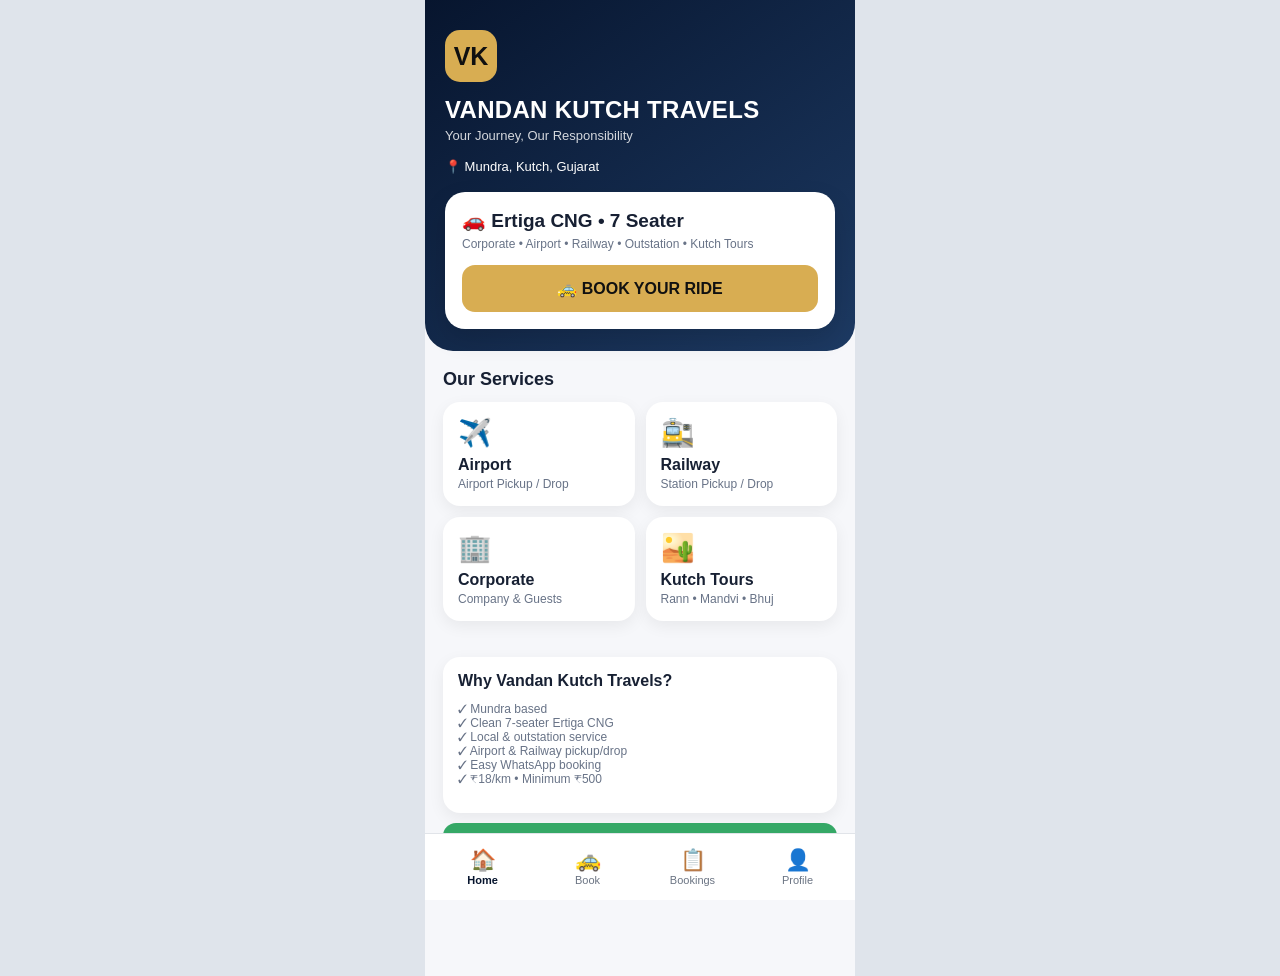
==== commit 39ae1633: "Update index.html" ====
--- a/index.html
+++ b/index.html
@@ -8,27 +8,45 @@
 <meta name="viewport"
       content="width=device-width,initial-scale=1,viewport-fit=cover">
 
-<meta name="theme-color" content="#07152e">
+<meta name="theme-color"
+      content="#07152e">
 
 <meta name="apple-mobile-web-app-capable"
       content="yes">
 
-<link rel="manifest" href="manifest.json">
+<link rel="manifest"
+      href="manifest.json">
 
 <title>Vandan Kutch Travels</title>
 
+
 <style>
+
+/* ==================================================
+   RESET
+================================================== */
 
 *{
   box-sizing:border-box;
 }
+
 
 body{
   margin:0;
   background:#dfe4eb;
-  font-family:-apple-system,BlinkMacSystemFont,"Segoe UI",Arial;
+  font-family:
+    -apple-system,
+    BlinkMacSystemFont,
+    "Segoe UI",
+    Arial,
+    sans-serif;
   color:#172033;
 }
+
+
+/* ==================================================
+   APP
+================================================== */
 
 .app{
   width:100%;
@@ -39,30 +57,53 @@
   padding-bottom:88px;
 }
 
-/* =========================
+
+/* ==================================================
    HEADER
-========================= */
+================================================== */
 
 header{
-  background:linear-gradient(145deg,#07152e,#1d3a63);
+  background:
+    linear-gradient(
+      145deg,
+      #07152e,
+      #1d3a63
+    );
+
   color:#fff;
-  padding:30px 20px 22px;
-  border-radius:0 0 28px 28px;
-}
+
+  padding:
+    30px
+    20px
+    22px;
+
+  border-radius:
+    0
+    0
+    28px
+    28px;
+}
+
 
 .logo{
   width:52px;
   height:52px;
+
   border-radius:15px;
+
   background:#d8ad52;
   color:#101010;
+
   display:flex;
   align-items:center;
   justify-content:center;
+
   font-size:25px;
   font-weight:900;
+
   margin-bottom:14px;
 }
+
 
 .brand{
   font-size:24px;
@@ -70,416 +111,685 @@
   letter-spacing:.3px;
 }
 
+
 .tag{
   font-size:13px;
   opacity:.82;
   margin-top:4px;
 }
 
+
 .location{
   font-size:13px;
   margin-top:16px;
 }
 
-/* =========================
+
+/* ==================================================
    HERO
-========================= */
+================================================== */
 
 .hero{
   background:#fff;
   color:#172033;
+
   border-radius:20px;
+
   margin-top:18px;
   padding:17px;
-  box-shadow:0 10px 25px #0002;
-}
+
+  box-shadow:
+    0 10px 25px #0002;
+}
+
 
 .hero h2{
   margin:0 0 5px;
   font-size:19px;
 }
 
+
 .muted{
   font-size:12px;
   color:#687387;
 }
 
-/* =========================
+
+/* ==================================================
    BUTTONS
-========================= */
+================================================== */
 
 button{
   font:inherit;
   cursor:pointer;
-  -webkit-tap-highlight-color:transparent;
-}
+
+  -webkit-tap-highlight-color:
+    transparent;
+}
+
 
 .primary{
   border:0;
   border-radius:13px;
+
   background:#d8ad52;
   color:#111;
+
   font-weight:800;
+
   padding:14px;
   width:100%;
+
   margin-top:14px;
 }
+
 
 .green{
   border:0;
   border-radius:13px;
+
   background:#35a866;
   color:#fff;
+
   font-weight:800;
+
   padding:14px;
   width:100%;
+
   margin-top:10px;
 }
 
-/* =========================
+
+.secondary{
+  border:1px solid #d8dde6;
+
+  border-radius:13px;
+
+  background:#fff;
+  color:#172033;
+
+  font-weight:700;
+
+  padding:13px;
+  width:100%;
+
+  margin-top:10px;
+}
+
+
+/* ==================================================
    SECTIONS
-========================= */
+================================================== */
 
 .section{
   padding:18px;
 }
+
 
 .title{
   font-size:18px;
   font-weight:800;
+
   margin-bottom:12px;
 }
+
 
 .grid{
   display:grid;
-  grid-template-columns:1fr 1fr;
+  grid-template-columns:
+    1fr 1fr;
+
   gap:11px;
 }
+
 
 .card{
   background:#fff;
+
   border-radius:17px;
+
   padding:15px;
-  box-shadow:0 5px 16px #00000010;
-}
+
+  box-shadow:
+    0 5px 16px #00000010;
+}
+
 
 .service{
   cursor:pointer;
-}
+
+  -webkit-tap-highlight-color:
+    transparent;
+}
+
 
 .service:active{
   transform:scale(.98);
 }
 
+
 .ico{
   font-size:27px;
 }
+
 
 .service b{
   display:block;
   margin-top:7px;
 }
 
+
 .service .muted{
   margin-top:3px;
 }
 
-/* =========================
+
+/* ==================================================
    BOTTOM NAV
-========================= */
+================================================== */
 
 .bottom{
   position:fixed;
+
   bottom:0;
   left:50%;
-  transform:translateX(-50%);
-  width:min(430px,100%);
-  padding:9px 5px calc(9px + env(safe-area-inset-bottom));
+
+  transform:
+    translateX(-50%);
+
+  width:min(
+    430px,
+    100%
+  );
+
+  padding:
+    9px
+    5px
+    calc(
+      9px +
+      env(safe-area-inset-bottom)
+    );
+
   background:#fff;
-  border-top:1px solid #e1e4e9;
+
+  border-top:
+    1px solid #e1e4e9;
+
   display:grid;
-  grid-template-columns:repeat(4,1fr);
+
+  grid-template-columns:
+    repeat(4,1fr);
+
   z-index:100;
 }
+
 
 .nav{
   border:0;
   background:none;
+
   color:#6b7483;
+
   font-size:11px;
+
   padding:5px;
 }
+
 
 .nav strong{
   display:block;
+
   font-size:21px;
+
   margin-bottom:2px;
 }
+
 
 .nav.on{
   color:#07152e;
   font-weight:800;
 }
 
-/* =========================
+
+/* ==================================================
    SCREENS
-========================= */
+================================================== */
 
 .screen{
   display:none;
 }
 
+
 .screen.on{
   display:block;
 }
+
 
 .back{
   border:0;
   background:none;
+
   color:#fff;
-  padding:0 0 15px;
+
+  padding:
+    0
+    0
+    15px;
+
   font-weight:700;
 }
 
-/* =========================
+
+/* ==================================================
    FORM
-========================= */
+================================================== */
 
 .form{
   margin:16px;
+
   background:#fff;
+
   border-radius:18px;
+
   padding:17px;
-  box-shadow:0 5px 18px #00000010;
-}
+
+  box-shadow:
+    0 5px 18px #00000010;
+}
+
 
 .label{
   font-size:12px;
   color:#687387;
-  margin:10px 0 5px;
-}
+
+  margin:
+    10px
+    0
+    5px;
+}
+
 
 .input{
   width:100%;
+
   padding:13px;
-  border:1px solid #d8dde6;
+
+  border:
+    1px solid #d8dde6;
+
   border-radius:11px;
+
   font-size:15px;
+
   background:#fff;
   color:#172033;
 }
 
+
 .input:focus{
   outline:none;
+
   border-color:#d8ad52;
 }
+
+
+.input:read-only{
+  background:#f3f5f8;
+  color:#4f596b;
+}
+
 
 .row{
   display:grid;
-  grid-template-columns:1fr 1fr;
+
+  grid-template-columns:
+    1fr 1fr;
+
   gap:10px;
 }
 
-/* =========================
-   EXTRA SELECT BOX
-========================= */
-
-.location-box{
-  background:#f8f9fb;
-  border:1px solid #e1e5ec;
-  border-radius:13px;
-  padding:11px;
-  margin-top:10px;
-}
-
-.location-box .label{
-  margin-top:0;
-}
-
-.location-box.hide{
-  display:none;
-}
-
-/* =========================
+
+/* ==================================================
    FARE
-========================= */
+================================================== */
 
 .fare{
   margin-top:14px;
+
   background:#eef8f2;
-  border:1px solid #cde9d7;
+
+  border:
+    1px solid #cde9d7;
+
   border-radius:13px;
+
   padding:13px;
 }
 
-.fare b{
-  font-size:20px;
-}
-
-.distance-info{
-  margin-top:6px;
+
+.fare-title{
   font-size:12px;
   color:#687387;
-}
-
-/* =========================
+
+  margin-bottom:4px;
+}
+
+
+.fare b{
+  font-size:22px;
+  color:#172033;
+}
+
+
+.distance-box{
+  margin-top:9px;
+
+  font-size:13px;
+
+  color:#4f596b;
+}
+
+
+.distance-box strong{
+  color:#172033;
+}
+
+
+.distance-detail{
+  margin-top:6px;
+
+  font-size:11px;
+
+  color:#687387;
+
+  line-height:1.5;
+}
+
+
+/* ==================================================
+   SPECIAL OPTIONS
+================================================== */
+
+.option-box{
+  margin-top:10px;
+
+  padding:12px;
+
+  background:#f7f8fa;
+
+  border:
+    1px solid #e0e4ea;
+
+  border-radius:13px;
+}
+
+
+.option-box.hidden{
+  display:none;
+}
+
+
+.option-title{
+  font-size:12px;
+
+  font-weight:700;
+
+  color:#4f596b;
+
+  margin-bottom:6px;
+}
+
+
+/* ==================================================
    TOURS
-========================= */
+================================================== */
 
 .tour{
   background:#fff;
+
   border-radius:17px;
+
   padding:16px;
+
   margin-bottom:11px;
-  box-shadow:0 5px 16px #00000010;
-}
+
+  box-shadow:
+    0 5px 16px #00000010;
+}
+
 
 .tour h3{
   margin:0 0 4px;
 }
 
+
 .tour button{
   margin-top:10px;
 }
 
-/* =========================
+
+/* ==================================================
    NOTICE
-========================= */
+================================================== */
 
 .notice{
   margin:16px;
+
   background:#fff8e7;
-  border:1px solid #efdfa9;
+
+  border:
+    1px solid #efdfa9;
+
   border-radius:15px;
+
   padding:14px;
+
   font-size:13px;
 }
 
-/* =========================
+
+/* ==================================================
    BOOKING
-========================= */
+================================================== */
 
 .booking{
   background:#fff;
+
   border-radius:17px;
+
   padding:16px;
+
   margin-bottom:12px;
-  box-shadow:0 5px 16px #00000010;
-}
+
+  box-shadow:
+    0 5px 16px #00000010;
+}
+
 
 .booking h3{
-  margin:0 0 8px;
-}
+  margin:
+    0
+    0
+    8px;
+}
+
 
 .booking-line{
   font-size:13px;
+
   margin:5px 0;
+
   color:#4f596b;
 }
+
 
 .booking-line b{
   color:#172033;
 }
 
+
 .booking-actions{
   display:grid;
-  grid-template-columns:1fr 1fr;
+
+  grid-template-columns:
+    1fr 1fr;
+
   gap:8px;
+
   margin-top:12px;
 }
+
 
 .small-btn{
   border:0;
+
   border-radius:10px;
+
   padding:10px;
+
   font-weight:700;
 }
+
 
 .delete-btn{
   background:#f1eeee;
   color:#a33;
 }
 
+
 .whatsapp-btn{
   background:#35a866;
   color:#fff;
 }
 
-/* =========================
-   LOADING
-========================= */
-
-.loading{
-  opacity:.6;
-  pointer-events:none;
+
+/* ==================================================
+   INFO
+================================================== */
+
+.info{
+  margin-top:10px;
+
+  padding:11px;
+
+  background:#f4f6f9;
+
+  border-radius:11px;
+
+  font-size:11px;
+
+  line-height:1.5;
+
+  color:#687387;
+}
+
+
+/* ==================================================
+   RESPONSIVE
+================================================== */
+
+@media(
+  max-width:360px
+){
+
+  .brand{
+    font-size:21px;
+  }
+
+  .row{
+    grid-template-columns:
+      1fr;
+  }
+
 }
 
 </style>
 
 </head>
 
+
 <body>
 
+
 <div class="app">
+
 
 <!-- ==================================================
      HOME
 ================================================== -->
 
-<section id="home" class="screen on">
+<section
+  id="home"
+  class="screen on">
+
 
 <header>
+
 
 <div class="logo">
 VK
 </div>
 
+
 <div class="brand">
 VANDAN KUTCH TRAVELS
 </div>
 
+
 <div class="tag">
 Your Journey, Our Responsibility
 </div>
 
+
 <div class="location">
 📍 Mundra, Kutch, Gujarat
 </div>
 
+
 <div class="hero">
+
 
 <h2>
 🚗 Ertiga CNG • 7 Seater
 </h2>
 
+
 <div class="muted">
-Corporate • Airport • Railway • Outstation • Kutch Tours
-</div>
+Corporate • Airport • Railway •
+Outstation • Kutch Tours
+</div>
+
 
 <button
-class="primary"
-onclick="go('book')">
+  class="primary"
+  onclick="go('book')">
 
 🚕 BOOK YOUR RIDE
 
 </button>
 
-</div>
+
+</div>
+
 
 </header>
 
 
+
 <div class="section">
+
 
 <div class="title">
 Our Services
 </div>
 
+
 <div class="grid">
 
+
 <div
-class="card service"
-onclick="quick('Airport Transfer')">
+  class="card service"
+  onclick="quick('Airport Transfer')">
 
 <div class="ico">
 ✈️
@@ -496,9 +806,10 @@
 </div>
 
 
+
 <div
-class="card service"
-onclick="quick('Railway Transfer')">
+  class="card service"
+  onclick="quick('Railway Transfer')">
 
 <div class="ico">
 🚉
@@ -515,9 +826,10 @@
 </div>
 
 
+
 <div
-class="card service"
-onclick="quick('Corporate Travel')">
+  class="card service"
+  onclick="quick('Corporate Travel')">
 
 <div class="ico">
 🏢
@@ -534,9 +846,10 @@
 </div>
 
 
+
 <div
-class="card service"
-onclick="go('tours')">
+  class="card service"
+  onclick="go('tours')">
 
 <div class="ico">
 🏜️
@@ -552,12 +865,15 @@
 
 </div>
 
-</div>
-
-</div>
+
+</div>
+
+</div>
+
 
 
 <div class="section">
+
 
 <div class="card">
 
@@ -565,57 +881,71 @@
 Why Vandan Kutch Travels?
 </b>
 
+
 <p class="muted">
 
 ✓ Mundra based<br>
 ✓ Clean 7-seater Ertiga CNG<br>
 ✓ Local & outstation service<br>
-✓ Airport & railway transfers<br>
-✓ Easy WhatsApp booking
+✓ Airport & Railway pickup/drop<br>
+✓ Easy WhatsApp booking<br>
+✓ ₹18/km • Minimum ₹500
 
 </p>
 
 </div>
 
 
+
 <button
-class="green"
-onclick="wa()">
+  class="green"
+  onclick="wa()">
 
 💬 WhatsApp Booking
 
 </button>
 
-</div>
+
+</div>
+
 
 </section>
+
 
 
 <!-- ==================================================
      BOOK
 ================================================== -->
 
-<section id="book" class="screen">
+<section
+  id="book"
+  class="screen">
+
 
 <header>
 
+
 <button
-class="back"
-onclick="go('home')">
+  class="back"
+  onclick="go('home')">
 
 ← Back
 
 </button>
+
 
 <div class="brand">
 Book Your Ride
 </div>
 
+
 <div class="tag">
 Mundra • Kutch • Gujarat
 </div>
 
+
 </header>
+
 
 
 <div class="form">
@@ -627,10 +957,11 @@
 Service
 </div>
 
+
 <select
-id="service"
-class="input"
-onchange="serviceChanged()">
+  id="service"
+  class="input"
+  onchange="serviceChanged()">
 
 <option value="Local Ride">
 Local Ride
@@ -659,74 +990,84 @@
 </select>
 
 
-<!-- AIRPORT OPTIONS -->
+
+<!-- ==================================================
+     AIRPORT OPTIONS
+================================================== -->
 
 <div
-id="airportBox"
-class="location-box hide">
-
-<div class="label">
-Airport Service
-</div>
+  id="airportOptions"
+  class="option-box hidden">
+
+
+<div class="option-title">
+✈️ Airport Service
+</div>
+
 
 <select
-id="airportAction"
-class="input"
-onchange="airportChanged()">
+  id="airportType"
+  class="input"
+  onchange="airportChanged()">
 
 <option value="">
 Select Airport Service
 </option>
 
 <option value="Airport Pickup">
-✈️ Airport Pickup
+Airport Pickup
 </option>
 
 <option value="Airport Drop">
-✈️ Airport Drop
+Airport Drop
 </option>
 
 </select>
 
 
 <div class="label">
+Select Airport
+</div>
+
+
+<select
+  id="airport"
+  class="input"
+  onchange="airportChanged()">
+
+<option value="">
 Select Gujarat Airport
-</div>
-
-<select
-id="airport"
-class="input"
-onchange="airportSelected()">
-
-<option value="">
-Select Airport
 </option>
 
 <option value="Sardar Vallabhbhai Patel International Airport, Ahmedabad">
 Ahmedabad Airport
 </option>
 
-<option value="Surat Airport, Surat">
-Surat Airport
-</option>
-
 <option value="Vadodara Airport, Vadodara">
 Vadodara Airport
 </option>
 
-<option value="Rajkot International Airport, Rajkot">
-Rajkot International Airport
+<option value="Surat International Airport, Surat">
+Surat Airport
+</option>
+
+<option value="Rajkot International Airport, Hirasar">
+Rajkot Airport
+</option>
+
+<option value="Bhavnagar Airport, Bhavnagar">
+Bhavnagar Airport
+</option>
+
+<option value="Jamnagar Airport, Jamnagar">
+Jamnagar Airport
 </option>
 
 <option value="Bhuj Airport, Bhuj">
 Bhuj Airport
 </option>
 
-<option value="Jamnagar Airport, Jamnagar">
-Jamnagar Airport
-</option>
-
-<option value="Kandla Airport, Gandhidham">
+<option value="Kandla Airport, Kandla / Gandhidham">
 Kandla Airport
 </option>
 
@@ -734,11 +1075,7 @@
 Porbandar Airport
 </option>
 
-<option value="Bhavnagar Airport, Bhavnagar">
-Bhavnagar Airport
-</option>
-
-<option value="Keshod Airport, Keshod">
+<option value="Keshod Airport, Keshod / Junagadh">
 Keshod Airport
 </option>
 
@@ -748,34 +1085,40 @@
 
 </select>
 
-</div>
-
-
-<!-- RAILWAY OPTIONS -->
+
+</div>
+
+
+
+<!-- ==================================================
+     RAILWAY OPTIONS
+================================================== -->
 
 <div
-id="railwayBox"
-class="location-box hide">
-
-<div class="label">
-Railway Service
-</div>
+  id="railwayOptions"
+  class="option-box hidden">
+
+
+<div class="option-title">
+🚉 Railway Service
+</div>
+
 
 <select
-id="railwayAction"
-class="input"
-onchange="railwayChanged()">
+  id="railwayType"
+  class="input"
+  onchange="railwayChanged()">
 
 <option value="">
 Select Railway Service
 </option>
 
 <option value="Railway Pickup">
-🚉 Railway Pickup
+Railway Pickup
 </option>
 
 <option value="Railway Drop">
-🚉 Railway Drop
+Railway Drop
 </option>
 
 </select>
@@ -785,91 +1128,107 @@
 Select Railway Station
 </div>
 
+
 <select
-id="railway"
-class="input"
-onchange="railwaySelected()">
+  id="railwayStation"
+  class="input"
+  onchange="railwayChanged()">
 
 <option value="">
 Select Railway Station
 </option>
 
-<option value="Mundra, Kutch, Gujarat">
-Mundra Area
-</option>
-
-<option value="Gandhidham Railway Station, Gandhidham">
+<option value="Gandhidham Railway Station">
 Gandhidham Railway Station
 </option>
 
-<option value="Bhuj Railway Station, Bhuj">
+<option value="Bhuj Railway Station">
 Bhuj Railway Station
 </option>
 
-<option value="Anjar Railway Station, Anjar">
-Anjar Railway Station
+<option value="Mundra-Mandvi Railway Station">
+Mundra-Mandvi Railway Station
 </option>
 
-<option value="Samakhiali Railway Station, Samakhiali">
-Samakhiali Railway Station
+<option value="Adipur Railway Station">
+Adipur Railway Station
 </option>
 
-<option value="Gandhidham Junction, Gandhidham">
-Gandhidham Junction
+<option value="Ahmedabad Junction Railway Station">
+Ahmedabad Junction Railway Station
 </option>
 
-<option value="Ahmedabad Junction Railway Station, Ahmedabad">
-Ahmedabad Railway Station
+<option value="Vadodara Junction Railway Station">
+Vadodara Junction Railway Station
 </option>
 
-<option value="Vadodara Junction Railway Station, Vadodara">
-Vadodara Railway Station
-</option>
-
-<option value="Surat Railway Station, Surat">
+<option value="Surat Railway Station">
 Surat Railway Station
 </option>
 
-<option value="Rajkot Junction Railway Station, Rajkot">
-Rajkot Railway Station
+<option value="Rajkot Junction Railway Station">
+Rajkot Junction Railway Station
 </option>
 
-<option value="Jamnagar Railway Station, Jamnagar">
+<option value="Jamnagar Railway Station">
 Jamnagar Railway Station
 </option>
 
+<option value="Bhavnagar Terminus Railway Station">
+Bhavnagar Terminus Railway Station
+</option>
+
+<option value="Porbandar Railway Station">
+Porbandar Railway Station
+</option>
+
 </select>
 
-</div>
-
-
-<!-- PICKUP -->
+
+</div>
+
+
+
+<!-- ==================================================
+     NORMAL LOCATIONS
+================================================== -->
+
+<div
+  id="normalLocations">
+
 
 <div class="label">
 Pickup Location
 </div>
 
+
 <input
-id="pickup"
-class="input"
-placeholder="e.g. The Fern Residency, Mundra">
-
-
-<!-- DROP -->
+  id="pickup"
+  class="input"
+  placeholder="e.g. The Fern Residency, Mundra">
+
 
 <div class="label">
 Drop Location
 </div>
 
+
 <input
-id="drop"
-class="input"
-placeholder="e.g. Bhuj Airport">
-
-
-<!-- DATE / TIME -->
+  id="drop"
+  class="input"
+  placeholder="e.g. Bhuj Airport">
+
+
+</div>
+
+
+
+<!-- ==================================================
+     DATE TIME
+================================================== -->
 
 <div class="row">
+
 
 <div>
 
@@ -877,12 +1236,14 @@
 Date
 </div>
 
+
 <input
-id="date"
-type="date"
-class="input">
-
-</div>
+  id="date"
+  type="date"
+  class="input">
+
+</div>
+
 
 
 <div>
@@ -891,19 +1252,25 @@
 Time
 </div>
 
+
 <input
-id="time"
-type="time"
-class="input">
-
-</div>
-
-</div>
-
-
-<!-- PEOPLE / NAME -->
+  id="time"
+  type="time"
+  class="input">
+
+</div>
+
+
+</div>
+
+
+
+<!-- ==================================================
+     PEOPLE NAME
+================================================== -->
 
 <div class="row">
+
 
 <div>
 
@@ -911,15 +1278,17 @@
 Passengers
 </div>
 
+
 <input
-id="people"
-type="number"
-min="1"
-max="7"
-value="2"
-class="input">
-
-</div>
+  id="people"
+  type="number"
+  min="1"
+  max="7"
+  value="2"
+  class="input">
+
+</div>
+
 
 
 <div>
@@ -928,14 +1297,17 @@
 Name
 </div>
 
+
 <input
-id="name"
-class="input"
-placeholder="Your name">
-
-</div>
-
-</div>
+  id="name"
+  class="input"
+  placeholder="Your name">
+
+</div>
+
+
+</div>
+
 
 
 <!-- MOBILE -->
@@ -944,182 +1316,259 @@
 Mobile
 </div>
 
+
 <input
-id="mobile"
-class="input"
-value="+91 99137 47955">
-
-
-<!-- FARE -->
+  id="mobile"
+  class="input"
+  value="+91 99137 47955">
+
+
+
+<!-- ==================================================
+     FARE
+================================================== -->
 
 <div class="fare">
 
-Estimated Fare:
-
-<br>
+
+<div class="fare-title">
+Estimated Fare
+</div>
+
 
 <b id="fare">
 ₹ —
 </b>
 
+
 <div
-id="distanceInfo"
-class="distance-info">
+  class="distance-box">
+
+Distance:
+<strong id="distance">
+— km
+</strong>
+
+</div>
+
+
+<div
+  id="distanceDetail"
+  class="distance-detail">
 
 Enter pickup and drop location.
 
 </div>
 
-<div class="muted">
-Final fare will be confirmed by Vandan.
-</div>
-
-</div>
-
+
+</div>
+
+
+
+<!-- ==================================================
+     RATE INFO
+================================================== -->
+
+<div class="info">
+
+💰 Fare calculation:
+<br>
+
+₹18 per km
+
+<br>
+
+Minimum fare: ₹500
+
+<br>
+
+Final fare will be confirmed by
+Vandan Kutch Travels.
+
+</div>
+
+
+
+<!-- ESTIMATE -->
 
 <button
-id="estimateBtn"
-class="primary"
-onclick="estimate()">
+  class="primary"
+  onclick="estimate()">
 
 📍 Calculate Distance & Estimate
 
 </button>
 
 
+
+<!-- WHATSAPP -->
+
 <button
-class="green"
-onclick="sendBooking()">
+  class="green"
+  onclick="sendBooking()">
 
 💬 Confirm via WhatsApp
 
 </button>
 
+
 </div>
 
 </section>
+
 
 
 <!-- ==================================================
      TOURS
 ================================================== -->
 
-<section id="tours" class="screen">
+<section
+  id="tours"
+  class="screen">
+
 
 <header>
 
+
 <button
-class="back"
-onclick="go('home')">
+  class="back"
+  onclick="go('home')">
 
 ← Back
 
 </button>
+
 
 <div class="brand">
 Kutch Tours
 </div>
 
+
 <div class="tag">
 Private Ertiga CNG • 7 Seater
 </div>
 
+
 </header>
 
 
+
 <div class="section">
 
 
 <div class="tour">
+
 
 <h3>
 🏜️ Rann of Kutch
 </h3>
 
+
 <div class="muted">
 Dhordo • White Rann • Kala Dungar
 </div>
 
+
 <button
-class="primary"
-onclick="quick('Kutch Tour')">
+  class="primary"
+  onclick="quick('Kutch Tour')">
 
 Request Quote
 
 </button>
 
-</div>
+
+</div>
+
 
 
 <div class="tour">
+
 
 <h3>
 🌊 Mandvi Tour
 </h3>
 
+
 <div class="muted">
 Mandvi • Beach • Local sightseeing
 </div>
 
+
 <button
-class="primary"
-onclick="quick('Kutch Tour')">
+  class="primary"
+  onclick="quick('Kutch Tour')">
 
 Request Quote
 
 </button>
 
-</div>
+
+</div>
+
 
 
 <div class="tour">
+
 
 <h3>
 🏛️ Bhuj & Kutch
 </h3>
 
+
 <div class="muted">
 Bhuj • Local sightseeing
 </div>
 
+
 <button
-class="primary"
-onclick="quick('Kutch Tour')">
+  class="primary"
+  onclick="quick('Kutch Tour')">
 
 Request Quote
 
 </button>
 
+
 </div>
 
 
 </div>
 
 </section>
+
 
 
 <!-- ==================================================
      BOOKINGS
 ================================================== -->
 
-<section id="trips" class="screen">
+<section
+  id="trips"
+  class="screen">
+
 
 <header>
+
 
 <div class="brand">
 My Bookings
 </div>
 
+
 <div class="tag">
 Upcoming & recent rides
 </div>
 
+
 </header>
 
 
+
 <div
-class="section"
-id="bookingList">
+  class="section"
+  id="bookingList">
+
 
 <div class="notice">
 
@@ -1132,77 +1581,121 @@
 
 </div>
 
+
 </div>
 
 </section>
+
 
 
 <!-- ==================================================
      PROFILE
 ================================================== -->
 
-<section id="profile" class="screen">
+<section
+  id="profile"
+  class="screen">
+
 
 <header>
+
 
 <div class="brand">
 Profile
 </div>
 
+
 <div class="tag">
 Vandan Kutch Travels
 </div>
 
+
 </header>
 
 
+
 <div class="section">
 
 
 <div class="card">
+
 
 <b>
 Vandan Nanjar
 </b>
 
+
 <div class="muted">
 📞 +91 99137 47955
 </div>
 
+
 <div class="muted">
 📍 Mundra, Kutch, Gujarat
 </div>
 
-</div>
+
+</div>
+
 
 
 <div
-class="card"
-style="margin-top:12px">
+  class="card"
+  style="margin-top:12px">
+
 
 <b>
 Vehicle
 </b>
 
+
 <div class="muted">
 Maruti Suzuki Ertiga CNG • 7 Seater
 </div>
 
-</div>
+
+</div>
+
+
+
+<div
+  class="card"
+  style="margin-top:12px">
+
+
+<b>
+Fare
+</b>
+
+
+<div class="muted">
+
+₹18/km
+
+<br>
+
+Minimum ₹500
+
+</div>
+
+
+</div>
+
 
 
 <button
-class="green"
-onclick="call()">
+  class="green"
+  onclick="call()">
 
 📞 Call Vandan
 
 </button>
 
 
+
 <button
-class="primary"
-onclick="wa()">
+  class="primary"
+  onclick="wa()">
 
 💬 WhatsApp Booking
 
@@ -1212,6 +1705,7 @@
 </div>
 
 </section>
+
 
 
 <!-- ==================================================
@@ -1220,9 +1714,10 @@
 
 <nav class="bottom">
 
+
 <button
-class="nav on"
-onclick="go('home',this)">
+  class="nav on"
+  onclick="go('home',this)">
 
 <strong>
 🏠
@@ -1233,9 +1728,10 @@
 </button>
 
 
+
 <button
-class="nav"
-onclick="go('book',this)">
+  class="nav"
+  onclick="go('book',this)">
 
 <strong>
 🚕
@@ -1246,9 +1742,10 @@
 </button>
 
 
+
 <button
-class="nav"
-onclick="go('trips',this)">
+  class="nav"
+  onclick="go('trips',this)">
 
 <strong>
 📋
@@ -1259,9 +1756,10 @@
 </button>
 
 
+
 <button
-class="nav"
-onclick="go('profile',this)">
+  class="nav"
+  onclick="go('profile',this)">
 
 <strong>
 👤
@@ -1271,42 +1769,67 @@
 
 </button>
 
+
 </nav>
 
-</div>
-
+
+</div>
+
+
+
+<!-- ==================================================
+     JAVASCRIPT
+================================================== -->
 
 <script>
 
 /* ==================================================
+   SETTINGS
+================================================== */
+
+const RATE_PER_KM = 18;
+
+const MINIMUM_FARE = 500;
+
+
+/* ==================================================
    SERVICE WORKER
 ================================================== */
 
-if('serviceWorker' in navigator){
-
-  window.addEventListener('load',function(){
-
-    navigator.serviceWorker
-      .register('service-worker.js')
-      .catch(function(error){
-
-        console.log(
-          'Service Worker error:',
-          error
+if (
+  'serviceWorker' in navigator
+) {
+
+  window.addEventListener(
+    'load',
+    function(){
+
+      navigator.serviceWorker
+        .register(
+          'service-worker.js'
+        )
+        .catch(
+          function(error){
+
+            console.log(
+              'Service Worker error:',
+              error
+            );
+
+          }
         );
 
-      });
-
-  });
-
-}
-
-
-/* ==================================================
-   SCREEN NAVIGATION
-================================================== */
-
-const screens=[
+    }
+  );
+
+}
+
+
+/* ==================================================
+   SCREENS
+================================================== */
+
+const screens = [
   'home',
   'book',
   'tours',
@@ -1315,50 +1838,82 @@
 ];
 
 
-function go(id,btn){
-
-  screens.forEach(function(x){
-
-    const el=
-      document.getElementById(x);
-
-    if(el){
-      el.classList.remove('on');
+function go(
+  id,
+  btn
+){
+
+  screens.forEach(
+    function(x){
+
+      const el =
+        document.getElementById(
+          x
+        );
+
+      if(el){
+
+        el.classList.remove(
+          'on'
+        );
+
+      }
+
     }
-
-  });
-
-
-  const page=
-    document.getElementById(id);
+  );
+
+
+  const page =
+    document.getElementById(
+      id
+    );
+
 
   if(page){
-    page.classList.add('on');
+
+    page.classList.add(
+      'on'
+    );
+
   }
 
 
   document
-    .querySelectorAll('.nav')
-    .forEach(function(x){
-
-      x.classList.remove('on');
-
-    });
+    .querySelectorAll(
+      '.nav'
+    )
+    .forEach(
+      function(x){
+
+        x.classList.remove(
+          'on'
+        );
+
+      }
+    );
 
 
   if(btn){
 
-    btn.classList.add('on');
-
-  }else{
-
-    const navButton=
+    btn.classList.add(
+      'on'
+    );
+
+  }
+  else{
+
+    const navButton =
       document.querySelector(
         `.nav[onclick*="'${id}'"]`
       );
 
+
     if(navButton){
-      navButton.classList.add('on');
+
+      navButton.classList.add(
+        'on'
+      );
+
     }
 
   }
@@ -1376,23 +1931,31 @@
    QUICK SERVICE
 ================================================== */
 
-function quick(service){
-
-  const serviceEl=
-    document.getElementById('service');
+function quick(
+  service
+){
+
+  const serviceEl =
+    document.getElementById(
+      'service'
+    );
+
 
   if(serviceEl){
 
-    serviceEl.value=service;
-
-  }
-
-
-  go('book');
+    serviceEl.value =
+      service;
+
+  }
 
 
   serviceChanged();
 
+
+  go(
+    'book'
+  );
+
 }
 
 
@@ -1402,288 +1965,638 @@
 
 function serviceChanged(){
 
-  const service=
-    document.getElementById('service').value;
-
-
-  const airportBox=
-    document.getElementById('airportBox');
-
-  const railwayBox=
-    document.getElementById('railwayBox');
-
-
-  airportBox.classList.add('hide');
-  railwayBox.classList.add('hide');
-
-
-  if(service==='Airport Transfer'){
-
-    airportBox.classList.remove('hide');
-
-  }
-
-
-  if(service==='Railway Transfer'){
-
-    railwayBox.classList.remove('hide');
-
-  }
-
-}
-
-
-/* ==================================================
-   AIRPORT SERVICE
+  const service =
+    document.getElementById(
+      'service'
+    ).value;
+
+
+  const airportOptions =
+    document.getElementById(
+      'airportOptions'
+    );
+
+
+  const railwayOptions =
+    document.getElementById(
+      'railwayOptions'
+    );
+
+
+  const normalLocations =
+    document.getElementById(
+      'normalLocations'
+    );
+
+
+  airportOptions
+    .classList.add(
+      'hidden'
+    );
+
+
+  railwayOptions
+    .classList.add(
+      'hidden'
+    );
+
+
+  normalLocations
+    .classList.remove(
+      'hidden'
+    );
+
+
+  resetLocationReadonly();
+
+
+  if(
+    service ===
+    'Airport Transfer'
+  ){
+
+    airportOptions
+      .classList.remove(
+        'hidden'
+      );
+
+
+    normalLocations
+      .classList.remove(
+        'hidden'
+      );
+
+
+    updateAirportLocations();
+
+  }
+
+
+  else if(
+    service ===
+    'Railway Transfer'
+  ){
+
+    railwayOptions
+      .classList.remove(
+        'hidden'
+      );
+
+
+    normalLocations
+      .classList.remove(
+        'hidden'
+      );
+
+
+    updateRailwayLocations();
+
+  }
+
+
+  clearEstimate();
+
+}
+
+
+/* ==================================================
+   RESET
+================================================== */
+
+function resetLocationReadonly(){
+
+  const pickup =
+    document.getElementById(
+      'pickup'
+    );
+
+
+  const drop =
+    document.getElementById(
+      'drop'
+    );
+
+
+  pickup.readOnly =
+    false;
+
+
+  drop.readOnly =
+    false;
+
+}
+
+
+/* ==================================================
+   AIRPORT
 ================================================== */
 
 function airportChanged(){
 
-  const action=
-    document.getElementById('airportAction').value;
-
-  const airport=
-    document.getElementById('airport').value;
-
-
-  if(!action || !airport){
+  updateAirportLocations();
+
+  clearEstimate();
+
+}
+
+
+function updateAirportLocations(){
+
+  const type =
+    document.getElementById(
+      'airportType'
+    ).value;
+
+
+  const airport =
+    document.getElementById(
+      'airport'
+    ).value;
+
+
+  const pickup =
+    document.getElementById(
+      'pickup'
+    );
+
+
+  const drop =
+    document.getElementById(
+      'drop'
+    );
+
+
+  if(
+    !type ||
+    !airport
+  ){
+
+    pickup.readOnly =
+      false;
+
+    drop.readOnly =
+      false;
+
     return;
-  }
-
-
-  if(action==='Airport Pickup'){
-
-    document.getElementById('drop').value=
+
+  }
+
+
+  if(
+    type ===
+    'Airport Pickup'
+  ){
+
+    pickup.value =
       airport;
 
-    document.getElementById('drop').readOnly=
+    pickup.readOnly =
       true;
 
-  }
-
-
-  if(action==='Airport Drop'){
-
-    document.getElementById('pickup').value=
+    drop.value =
+      '';
+
+    drop.readOnly =
+      false;
+
+    drop.placeholder =
+      'Where should we drop you?';
+
+  }
+
+
+  else if(
+    type ===
+    'Airport Drop'
+  ){
+
+    pickup.value =
+      '';
+
+    pickup.readOnly =
+      false;
+
+    drop.value =
       airport;
 
-    document.getElementById('pickup').readOnly=
+    drop.readOnly =
       true;
 
-  }
-
-}
-
-
-/* ==================================================
-   AIRPORT SELECTED
-================================================== */
-
-function airportSelected(){
-
-  const action=
-    document.getElementById('airportAction').value;
-
-
-  if(!action){
+    pickup.placeholder =
+      'Where should we pick you up?';
+
+  }
+
+}
+
+
+/* ==================================================
+   RAILWAY
+================================================== */
+
+function railwayChanged(){
+
+  updateRailwayLocations();
+
+  clearEstimate();
+
+}
+
+
+function updateRailwayLocations(){
+
+  const type =
+    document.getElementById(
+      'railwayType'
+    ).value;
+
+
+  const station =
+    document.getElementById(
+      'railwayStation'
+    ).value;
+
+
+  const pickup =
+    document.getElementById(
+      'pickup'
+    );
+
+
+  const drop =
+    document.getElementById(
+      'drop'
+    );
+
+
+  if(
+    !type ||
+    !station
+  ){
+
+    pickup.readOnly =
+      false;
+
+    drop.readOnly =
+      false;
+
     return;
-  }
-
-
-  airportChanged();
-
-}
-
-
-/* ==================================================
-   RAILWAY SERVICE
-================================================== */
-
-function railwayChanged(){
-
-  const action=
-    document.getElementById('railwayAction').value;
-
-  const station=
-    document.getElementById('railway').value;
-
-
-  if(!action || !station){
-    return;
-  }
-
-
-  if(action==='Railway Pickup'){
-
-    document.getElementById('drop').value=
+
+  }
+
+
+  if(
+    type ===
+    'Railway Pickup'
+  ){
+
+    pickup.value =
       station;
 
-    document.getElementById('drop').readOnly=
+    pickup.readOnly =
       true;
 
-  }
-
-
-  if(action==='Railway Drop'){
-
-    document.getElementById('pickup').value=
+    drop.value =
+      '';
+
+    drop.readOnly =
+      false;
+
+    drop.placeholder =
+      'Where should we drop you?';
+
+  }
+
+
+  else if(
+    type ===
+    'Railway Drop'
+  ){
+
+    pickup.value =
+      '';
+
+    pickup.readOnly =
+      false;
+
+    drop.value =
       station;
 
-    document.getElementById('pickup').readOnly=
+    drop.readOnly =
       true;
 
-  }
-
-}
-
-
-/* ==================================================
-   RAILWAY SELECTED
-================================================== */
-
-function railwaySelected(){
-
-  const action=
-    document.getElementById('railwayAction').value;
-
-
-  if(!action){
-    return;
-  }
-
-
-  railwayChanged();
-
-}
-
-
-/* ==================================================
-   NORMAL LOCATION INPUT
-================================================== */
-
-document.addEventListener(
-  'DOMContentLoaded',
-  function(){
-
-    const pickup=
-      document.getElementById('pickup');
-
-    const drop=
-      document.getElementById('drop');
-
-
-    pickup.addEventListener(
-      'input',
-      function(){
-
-        if(
-          document.getElementById('airportAction').value!=='Airport Drop' &&
-          document.getElementById('railwayAction').value!=='Railway Drop'
-        ){
-
-          pickup.readOnly=false;
-
+    pickup.placeholder =
+      'Where should we pick you up?';
+
+  }
+
+}
+
+
+/* ==================================================
+   KNOWN LOCATIONS
+================================================== */
+
+const knownLocations = {
+
+  /* AIRPORTS */
+
+  "Sardar Vallabhbhai Patel International Airport, Ahmedabad":
+    [23.0772,72.6347],
+
+  "Vadodara Airport, Vadodara":
+    [22.3362,73.2263],
+
+  "Surat International Airport, Surat":
+    [21.1141,72.7418],
+
+  "Rajkot International Airport, Hirasar":
+    [22.3787,71.0478],
+
+  "Bhavnagar Airport, Bhavnagar":
+    [21.7522,72.1852],
+
+  "Jamnagar Airport, Jamnagar":
+    [22.4655,70.0126],
+
+  "Bhuj Airport, Bhuj":
+    [23.2878,69.6702],
+
+  "Kandla Airport, Kandla / Gandhidham":
+    [23.1127,70.1000],
+
+  "Porbandar Airport, Porbandar":
+    [21.6487,69.6572],
+
+  "Keshod Airport, Keshod / Junagadh":
+    [21.3174,70.2704],
+
+  "Mundra Airport, Mundra":
+    [22.8397,69.7219],
+
+
+  /* RAILWAY */
+
+  "Gandhidham Railway Station":
+    [23.0753,70.1337],
+
+  "Bhuj Railway Station":
+    [23.2515,69.6669],
+
+  "Mundra-Mandvi Railway Station":
+    [22.8397,69.7219],
+
+  "Adipur Railway Station":
+    [23.0758,70.0966],
+
+  "Ahmedabad Junction Railway Station":
+    [23.0225,72.5714],
+
+  "Vadodara Junction Railway Station":
+    [22.3107,73.1793],
+
+  "Surat Railway Station":
+    [21.2049,72.8401],
+
+  "Rajkot Junction Railway Station":
+    [22.3027,70.8022],
+
+  "Jamnagar Railway Station":
+    [22.4697,70.0667],
+
+  "Bhavnagar Terminus Railway Station":
+    [21.7590,72.1530],
+
+  "Porbandar Railway Station":
+    [21.6417,69.6293]
+
+};
+
+
+/* ==================================================
+   CITY COORDINATES
+================================================== */
+
+const cityCoordinates = {
+
+  mundra:
+    [22.8397,69.7219],
+
+  bhuj:
+    [23.2420,69.6669],
+
+  gandhidham:
+    [23.0753,70.1337],
+
+  kandla:
+    [23.1127,70.1000],
+
+  mandvi:
+    [22.8300,69.3600],
+
+  ahmedabad:
+    [23.0225,72.5714],
+
+  vadodara:
+    [22.3072,73.1812],
+
+  surat:
+    [21.1702,72.8311],
+
+  rajkot:
+    [22.3039,70.8022],
+
+  jamnagar:
+    [22.4707,70.0577],
+
+  bhavnagar:
+    [21.7645,72.1519],
+
+  porbandar:
+    [21.6417,69.6293],
+
+  junagadh:
+    [21.5222,70.4579],
+
+  keshod:
+    [21.3033,70.2486],
+
+  dwarka:
+    [22.2442,68.9685],
+
+  gandhinagar:
+    [23.2156,72.6369]
+
+};
+
+
+/* ==================================================
+   CITY FIND
+================================================== */
+
+function getCityCoordinates(
+  text
+){
+
+  const value =
+    String(text)
+      .toLowerCase()
+      .trim();
+
+
+  for(
+    const city in cityCoordinates
+  ){
+
+    if(
+      value.includes(
+        city
+      )
+    ){
+
+      return {
+
+        lat:
+          cityCoordinates[city][0],
+
+        lon:
+          cityCoordinates[city][1],
+
+        source:
+          'city'
+
+      };
+
+    }
+
+  }
+
+
+  return null;
+
+}
+
+
+/* ==================================================
+   GEOCODING
+================================================== */
+
+async function geocodeLocation(
+  location
+){
+
+  const clean =
+    String(location)
+      .trim();
+
+
+  if(!clean){
+
+    throw new Error(
+      'Empty location'
+    );
+
+  }
+
+
+  /* EXACT KNOWN */
+
+  if(
+    knownLocations[clean]
+  ){
+
+    return {
+
+      lat:
+        knownLocations[clean][0],
+
+      lon:
+        knownLocations[clean][1],
+
+      source:
+        'known'
+
+    };
+
+  }
+
+
+  /* CITY */
+
+  const city =
+    getCityCoordinates(
+      clean
+    );
+
+
+  /* NOMINATIM */
+
+  try{
+
+    const query =
+      encodeURIComponent(
+        clean +
+        ', Gujarat, India'
+      );
+
+
+    const url =
+      'https://nominatim.openstreetmap.org/search' +
+
+      '?format=jsonv2' +
+
+      '&limit=1' +
+
+      '&countrycodes=in' +
+
+      '&q=' +
+      query;
+
+
+    const controller =
+      new AbortController();
+
+
+    const timeout =
+      setTimeout(
+        function(){
+
+          controller.abort();
+
+        },
+        6000
+      );
+
+
+    const response =
+      await fetch(
+        url,
+        {
+          signal:
+            controller.signal
         }
-
-      }
-    );
-
-
-    drop.addEventListener(
-      'input',
-      function(){
-
-        if(
-          document.getElementById('airportAction').value!=='Airport Pickup' &&
-          document.getElementById('railwayAction').value!=='Railway Pickup'
-        ){
-
-          drop.readOnly=false;
-
-        }
-
-      }
-    );
-
-
-    renderBookings();
-
-  }
-);
-
-
-/* ==================================================
-   LOCATION SEARCH
-================================================== */
-
-/*
-  IMPORTANT:
-  હવે Kutch suffix forcibly add થતો નથી.
-  એટલે Ahmedabad, Surat, Vadodara વગેરે પણ
-  properly search થશે.
-*/
-
-async function getCoordinates(location){
-
-  const queries=[
-
-    location + ', Gujarat, India',
-
-    location + ', India',
-
-    location
-
-  ];
-
-
-  for(
-    let i=0;
-    i<queries.length;
-    i++
-  ){
-
-    try{
-
-      const url=
-        'https://nominatim.openstreetmap.org/search' +
-        '?format=jsonv2' +
-        '&limit=1' +
-        '&countrycodes=in' +
-        '&q=' +
-        encodeURIComponent(
-          queries[i]
-        );
-
-
-      const response=
-        await fetch(
-          url,
-          {
-            method:'GET',
-            headers:{
-              'Accept':'application/json'
-            }
-          }
-        );
-
-
-      if(!response.ok){
-        continue;
-      }
-
-
-      const data=
+      );
+
+
+    clearTimeout(
+      timeout
+    );
+
+
+    if(
+      response.ok
+    ){
+
+      const data =
         await response.json();
 
 
       if(
-        data &&
-        data.length &&
-        data[0].lat &&
-        data[0].lon
+        Array.isArray(data) &&
+        data.length
       ){
 
-        return{
+        return {
 
           lat:
             parseFloat(
@@ -1693,180 +2606,397 @@
           lon:
             parseFloat(
               data[0].lon
-            )
+            ),
+
+          source:
+            'nominatim'
 
         };
 
       }
 
-    }catch(error){
-
-      console.log(
-        'Geocoding attempt failed:',
-        error
+    }
+
+  }
+
+  catch(error){
+
+    console.log(
+      'Geocoding failed:',
+      error
+    );
+
+  }
+
+
+  /* CITY FALLBACK */
+
+  if(city){
+
+    return city;
+
+  }
+
+
+  throw new Error(
+    'Location not found'
+  );
+
+}
+
+
+/* ==================================================
+   OSRM
+================================================== */
+
+async function tryOSRM(
+  start,
+  end
+){
+
+  const url =
+    'https://router.project-osrm.org' +
+
+    '/route/v1/driving/' +
+
+    start.lon +
+    ',' +
+    start.lat +
+
+    ';' +
+
+    end.lon +
+    ',' +
+    end.lat +
+
+    '?overview=false';
+
+
+  const controller =
+    new AbortController();
+
+
+  const timeout =
+    setTimeout(
+      function(){
+
+        controller.abort();
+
+      },
+      8000
+    );
+
+
+  try{
+
+    const response =
+      await fetch(
+        url,
+        {
+          signal:
+            controller.signal
+        }
       );
 
+
+    clearTimeout(
+      timeout
+    );
+
+
+    if(
+      !response.ok
+    ){
+
+      throw new Error(
+        'OSRM failed'
+      );
+
     }
 
-  }
-
-
-  throw new Error(
-    'Location not found: '+
-    location
-  );
-
-}
-
-
-/* ==================================================
-   HAVERSINE DISTANCE
+
+    const data =
+      await response.json();
+
+
+    if(
+      data.code === 'Ok' &&
+      data.routes &&
+      data.routes.length
+    ){
+
+      return {
+
+        distanceKm:
+          data.routes[0].distance /
+          1000,
+
+        durationMin:
+          data.routes[0].duration /
+          60,
+
+        method:
+          'road'
+
+      };
+
+    }
+
+
+    throw new Error(
+      'Route unavailable'
+    );
+
+  }
+
+  catch(error){
+
+    clearTimeout(
+      timeout
+    );
+
+    throw error;
+
+  }
+
+}
+
+
+/* ==================================================
+   ALTERNATIVE ROUTER
+================================================== */
+
+async function tryAlternativeRoute(
+  start,
+  end
+){
+
+  const url =
+    'https://routing.openstreetmap.de' +
+
+    '/routed-car/route/v1/driving/' +
+
+    start.lon +
+    ',' +
+    start.lat +
+
+    ';' +
+
+    end.lon +
+    ',' +
+    end.lat +
+
+    '?overview=false';
+
+
+  const controller =
+    new AbortController();
+
+
+  const timeout =
+    setTimeout(
+      function(){
+
+        controller.abort();
+
+      },
+      8000
+    );
+
+
+  try{
+
+    const response =
+      await fetch(
+        url,
+        {
+          signal:
+            controller.signal
+        }
+      );
+
+
+    clearTimeout(
+      timeout
+    );
+
+
+    if(
+      !response.ok
+    ){
+
+      throw new Error(
+        'Alternative routing failed'
+      );
+
+    }
+
+
+    const data =
+      await response.json();
+
+
+    if(
+      data.code === 'Ok' &&
+      data.routes &&
+      data.routes.length
+    ){
+
+      return {
+
+        distanceKm:
+          data.routes[0].distance /
+          1000,
+
+        durationMin:
+          data.routes[0].duration /
+          60,
+
+        method:
+          'road'
+
+      };
+
+    }
+
+
+    throw new Error(
+      'Alternative unavailable'
+    );
+
+  }
+
+  catch(error){
+
+    clearTimeout(
+      timeout
+    );
+
+    throw error;
+
+  }
+
+}
+
+
+/* ==================================================
+   HAVERSINE
 ================================================== */
 
 function haversineDistance(
-  lat1,
-  lon1,
-  lat2,
-  lon2
+  start,
+  end
 ){
 
-  const R=6371;
-
-  const dLat=
-    (lat2-lat1)*
-    Math.PI/180;
-
-  const dLon=
-    (lon2-lon1)*
-    Math.PI/180;
-
-
-  const a=
-    Math.sin(dLat/2)*
-    Math.sin(dLat/2)+
-    Math.cos(lat1*Math.PI/180)*
-    Math.cos(lat2*Math.PI/180)*
-    Math.sin(dLon/2)*
-    Math.sin(dLon/2);
-
-
-  const c=
-    2*
+  const R =
+    6371;
+
+
+  const lat1 =
+    start.lat *
+    Math.PI /
+    180;
+
+
+  const lat2 =
+    end.lat *
+    Math.PI /
+    180;
+
+
+  const dLat =
+    (
+      end.lat -
+      start.lat
+    ) *
+    Math.PI /
+    180;
+
+
+  const dLon =
+    (
+      end.lon -
+      start.lon
+    ) *
+    Math.PI /
+    180;
+
+
+  const a =
+    Math.sin(
+      dLat / 2
+    ) *
+    Math.sin(
+      dLat / 2
+    ) +
+
+    Math.cos(lat1) *
+    Math.cos(lat2) *
+
+    Math.sin(
+      dLon / 2
+    ) *
+    Math.sin(
+      dLon / 2
+    );
+
+
+  const c =
+    2 *
     Math.atan2(
       Math.sqrt(a),
       Math.sqrt(1-a)
     );
 
 
-  return R*c;
-
-}
-
-
-/* ==================================================
-   ROAD DISTANCE - OSRM
-================================================== */
-
-async function getRoadDistance(
+  return R * c;
+
+}
+
+
+/* ==================================================
+   FALLBACK DISTANCE
+================================================== */
+
+function fallbackRoadDistance(
   start,
   end
 ){
 
-  const servers=[
-
-    'https://router.project-osrm.org',
-
-    'https://routing.openstreetmap.de/routed-car'
-
-  ];
-
-
-  for(
-    let i=0;
-    i<servers.length;
-    i++
-  ){
-
-    try{
-
-      const url=
-        servers[i]+
-        '/route/v1/driving/' +
-        start.lon+','+
-        start.lat+';'+
-        end.lon+','+
-        end.lat+
-        '?overview=false&alternatives=false&steps=false';
-
-
-      const controller=
-        new AbortController();
-
-
-      const timeout=
-        setTimeout(
-          function(){
-            controller.abort();
-          },
-          12000
-        );
-
-
-      const response=
-        await fetch(
-          url,
-          {
-            signal:
-              controller.signal
-          }
-        );
-
-
-      clearTimeout(timeout);
-
-
-      if(!response.ok){
-        continue;
-      }
-
-
-      const data=
-        await response.json();
-
-
-      if(
-        data &&
-        data.code==='Ok' &&
-        data.routes &&
-        data.routes.length &&
-        data.routes[0].distance
-      ){
-
-        return{
-
-          distance:
-            data.routes[0].distance/1000,
-
-          source:
-            'road'
-
-        };
-
-      }
-
-    }catch(error){
-
-      console.log(
-        'Routing server failed:',
-        error
-      );
-
-    }
-
-  }
-
-
-  return null;
+  const straight =
+    haversineDistance(
+      start,
+      end
+    );
+
+
+  /*
+     Road distance is generally
+     longer than straight distance.
+
+     1.25 is used only when
+     routing servers are unavailable.
+  */
+
+  const road =
+    straight * 1.25;
+
+
+  return {
+
+    distanceKm:
+      road,
+
+    durationMin:
+      (
+        road /
+        45
+      ) * 60,
+
+    method:
+      'estimated'
+
+  };
 
 }
 
@@ -1880,215 +3010,473 @@
   drop
 ){
 
-  const start=
-    await getCoordinates(
+  const start =
+    await geocodeLocation(
       pickup
     );
 
 
-  const end=
-    await getCoordinates(
+  const end =
+    await geocodeLocation(
       drop
     );
 
 
-  /*
-    First try actual road distance.
-  */
-
-  const road=
-    await getRoadDistance(
+  /* REAL ROAD DISTANCE */
+
+  try{
+
+    return await tryOSRM(
       start,
       end
     );
 
-
-  if(road){
-
-    return road;
-
-  }
-
-
-  /*
-    If public routing server is unavailable,
-    calculate straight-line distance and
-    apply road factor.
-
-    This prevents the app from showing
-    "Unable to calculate distance".
-  */
-
-  const straight=
-    haversineDistance(
-      start.lat,
-      start.lon,
-      end.lat,
-      end.lon
-    );
-
-
-  const estimatedRoad=
-    straight*1.25;
-
-
-  return{
-
-    distance:
-      estimatedRoad,
-
-    source:
-      'estimated'
-
-  };
-
-}
-
-
-/* ==================================================
-   ESTIMATE FARE
+  }
+
+  catch(error){
+
+    console.log(
+      'OSRM unavailable'
+    );
+
+  }
+
+
+  /* ALTERNATIVE */
+
+  try{
+
+    return await tryAlternativeRoute(
+      start,
+      end
+    );
+
+  }
+
+  catch(error){
+
+    console.log(
+      'Alternative routing unavailable'
+    );
+
+  }
+
+
+  /* FALLBACK */
+
+  return fallbackRoadDistance(
+    start,
+    end
+  );
+
+}
+
+
+/* ==================================================
+   FARE
+================================================== */
+
+function calculateFare(
+  distanceKm
+){
+
+  if(
+    !distanceKm ||
+    distanceKm <= 0
+  ){
+
+    return MINIMUM_FARE;
+
+  }
+
+
+  let fare =
+    Math.ceil(
+      distanceKm *
+      RATE_PER_KM
+    );
+
+
+  if(
+    fare <
+    MINIMUM_FARE
+  ){
+
+    fare =
+      MINIMUM_FARE;
+
+  }
+
+
+  return fare;
+
+}
+
+
+/* ==================================================
+   DURATION
+================================================== */
+
+function formatDuration(
+  minutes
+){
+
+  minutes =
+    Math.round(
+      minutes
+    );
+
+
+  if(
+    minutes < 60
+  ){
+
+    return (
+      minutes +
+      ' minutes'
+    );
+
+  }
+
+
+  const hours =
+    Math.floor(
+      minutes / 60
+    );
+
+
+  const mins =
+    minutes % 60;
+
+
+  if(!mins){
+
+    return (
+      hours +
+      (
+        hours === 1
+          ? ' hour'
+          : ' hours'
+      )
+    );
+
+  }
+
+
+  return (
+    hours +
+    (
+      hours === 1
+        ? ' hour '
+        : ' hours '
+    ) +
+    mins +
+    ' minutes'
+  );
+
+}
+
+
+/* ==================================================
+   ESTIMATE
 ================================================== */
 
 async function estimate(){
 
-  const pickupEl=
-    document.getElementById('pickup');
-
-  const dropEl=
-    document.getElementById('drop');
-
-  const fareBox=
-    document.getElementById('fare');
-
-  const distanceInfo=
-    document.getElementById('distanceInfo');
-
-  const button=
-    document.getElementById('estimateBtn');
-
-
-  const pickup=
+  const pickupEl =
+    document.getElementById(
+      'pickup'
+    );
+
+
+  const dropEl =
+    document.getElementById(
+      'drop'
+    );
+
+
+  const fareEl =
+    document.getElementById(
+      'fare'
+    );
+
+
+  const distanceEl =
+    document.getElementById(
+      'distance'
+    );
+
+
+  const detailEl =
+    document.getElementById(
+      'distanceDetail'
+    );
+
+
+  const pickup =
     pickupEl.value.trim();
 
-  const drop=
+
+  const drop =
     dropEl.value.trim();
 
 
-  if(!pickup || !drop){
-
-    fareBox.innerText=
+  if(
+    !pickup ||
+    !drop
+  ){
+
+    fareEl.innerText =
       'Enter pickup & drop';
 
-    distanceInfo.innerText=
+
+    distanceEl.innerText =
+      '— km';
+
+
+    detailEl.innerText =
       'Please enter both locations.';
 
-    return 0;
-
-  }
+
+    return {
+
+      distance:0,
+
+      fare:MINIMUM_FARE,
+
+      method:'pending'
+
+    };
+
+  }
+
+
+  if(
+    pickup.toLowerCase() ===
+    drop.toLowerCase()
+  ){
+
+    fareEl.innerHTML =
+      '₹' +
+      MINIMUM_FARE +
+      '+';
+
+
+    distanceEl.innerText =
+      '0 km';
+
+
+    detailEl.innerText =
+      'Minimum fare applied.';
+
+
+    return {
+
+      distance:0,
+
+      fare:MINIMUM_FARE,
+
+      method:'same-location'
+
+    };
+
+  }
+
+
+  /* LOADING */
+
+  fareEl.innerText =
+    'Calculating...';
+
+
+  distanceEl.innerText =
+    'Calculating...';
+
+
+  detailEl.innerText =
+    'Finding road distance...';
 
 
   try{
 
-    button.classList.add('loading');
-
-    button.innerText=
-      '📍 Calculating...';
-
-
-    fareBox.innerText=
-      'Calculating...';
-
-
-    distanceInfo.innerText=
-      'Finding route...';
-
-
-    const result=
+    const result =
       await calculateDistance(
         pickup,
         drop
       );
 
 
-    const distanceKm=
-      result.distance;
+    let distanceKm =
+      Number(
+        result.distanceKm
+      );
+
+
+    if(
+      !Number.isFinite(
+        distanceKm
+      ) ||
+      distanceKm <= 0
+    ){
+
+      throw new Error(
+        'Invalid distance'
+      );
+
+    }
+
+
+    distanceKm =
+      Math.round(
+        distanceKm * 10
+      ) / 10;
+
+
+    const fare =
+      calculateFare(
+        distanceKm
+      );
+
+
+    /* DISTANCE */
+
+    distanceEl.innerText =
+      distanceKm.toFixed(1) +
+      ' km';
+
+
+    /* FARE */
+
+    fareEl.innerHTML =
+
+      '₹' +
+      fare +
+      '+' +
+
+      '<br>' +
+
+      '<small>' +
+
+      distanceKm.toFixed(1) +
+      ' km × ₹' +
+      RATE_PER_KM +
+      '/km' +
+
+      '<br>' +
+
+      'Minimum fare: ₹' +
+      MINIMUM_FARE +
+
+      '</small>';
+
+
+    /* DETAIL */
+
+    if(
+      result.method ===
+      'estimated'
+    ){
+
+      detailEl.innerHTML =
+
+        'Approximate road distance calculated.' +
+
+        '<br>' +
+
+        'Final distance/fare will be confirmed by Vandan.';
+
+    }
+
+    else{
+
+      detailEl.innerHTML =
+
+        'Road distance calculated.' +
+
+        (
+          result.durationMin
+            ? '<br>Approx. driving time: ' +
+              formatDuration(
+                result.durationMin
+              )
+            : ''
+        );
+
+    }
+
+
+    return {
+
+      distance:
+        distanceKm,
+
+      fare:
+        fare,
+
+      method:
+        result.method
+
+    };
+
+  }
+
+  catch(error){
+
+    console.error(
+      'Estimate error:',
+      error
+    );
 
 
     /*
-      RATE
+       IMPORTANT:
+       Estimate never blocks booking.
+
+       If location cannot be
+       resolved, minimum fare
+       remains available.
     */
 
-    const ratePerKm=18;
-
-
-    let fare=
-      Math.ceil(
-        distanceKm*
-        ratePerKm
-      );
-
-
-    /*
-      MINIMUM FARE
-    */
-
-    if(fare<500){
-
-      fare=500;
-
-    }
-
-
-    /*
-      DISPLAY
-    */
-
-    fareBox.innerHTML=
-      `₹${fare}+`;
-
-
-    if(result.source==='road'){
-
-      distanceInfo.innerHTML=
-        `🛣️ Road distance: <b>${distanceKm.toFixed(1)} km</b><br>`+
-        `${distanceKm.toFixed(1)} km × ₹${ratePerKm}/km`;
-
-    }else{
-
-      distanceInfo.innerHTML=
-        `📍 Estimated road distance: <b>${distanceKm.toFixed(1)} km</b><br>`+
-        `${distanceKm.toFixed(1)} km × ₹${ratePerKm}/km`;
-
-    }
-
-
-    return fare;
-
-
-  }catch(error){
-
-    console.error(
-      'Distance calculation error:',
-      error
-    );
-
-
-    fareBox.innerText=
-      'Unable to find location';
-
-
-    distanceInfo.innerHTML=
-      'Please check pickup/drop spelling and try again.';
-
-
-    return 0;
-
-  }finally{
-
-    button.classList.remove('loading');
-
-    button.innerText=
-      '📍 Calculate Distance & Estimate';
+    fareEl.innerHTML =
+
+      '₹' +
+      MINIMUM_FARE +
+      '+' +
+
+      '<br>' +
+
+      '<small>' +
+
+      'Minimum fare: ₹' +
+      MINIMUM_FARE +
+
+      '</small>';
+
+
+    distanceEl.innerText =
+      'Pending';
+
+
+    detailEl.innerHTML =
+
+      'Distance will be confirmed by Vandan.' +
+
+      '<br>' +
+
+      'Booking can still continue.';
+
+
+    return {
+
+      distance:0,
+
+      fare:
+        MINIMUM_FARE,
+
+      method:
+        'pending'
+
+    };
 
   }
 
@@ -2101,38 +3489,55 @@
 
 async function sendBooking(){
 
-  const name=
-    document.getElementById('name')
-      .value.trim();
-
-  const mobile=
-    document.getElementById('mobile')
-      .value.trim();
-
-  const service=
-    document.getElementById('service')
-      .value.trim();
-
-  const pickup=
-    document.getElementById('pickup')
-      .value.trim();
-
-  const drop=
-    document.getElementById('drop')
-      .value.trim();
-
-  const date=
-    document.getElementById('date')
-      .value;
-
-  const time=
-    document.getElementById('time')
-      .value;
-
-  const people=
-    document.getElementById('people')
-      .value;
-
+  const name =
+    document.getElementById(
+      'name'
+    ).value.trim();
+
+
+  const mobile =
+    document.getElementById(
+      'mobile'
+    ).value.trim();
+
+
+  const service =
+    document.getElementById(
+      'service'
+    ).value.trim();
+
+
+  const pickup =
+    document.getElementById(
+      'pickup'
+    ).value.trim();
+
+
+  const drop =
+    document.getElementById(
+      'drop'
+    ).value.trim();
+
+
+  const date =
+    document.getElementById(
+      'date'
+    ).value;
+
+
+  const time =
+    document.getElementById(
+      'time'
+    ).value;
+
+
+  const people =
+    document.getElementById(
+      'people'
+    ).value;
+
+
+  /* VALIDATION */
 
   if(!name){
 
@@ -2178,81 +3583,60 @@
   }
 
 
-  /*
-    Calculate fare
-  */
-
-  const fare=
+  /* ESTIMATE */
+
+  const result =
     await estimate();
 
 
-  if(!fare){
-
-    /*
-      Do not save invalid booking
-      when location cannot be calculated.
-    */
-
-    return;
-
-  }
-
-
-  const airportAction=
-    document.getElementById(
-      'airportAction'
-    ).value;
-
-  const airport=
-    document.getElementById(
-      'airport'
-    ).value;
-
-  const railwayAction=
-    document.getElementById(
-      'railwayAction'
-    ).value;
-
-  const railway=
-    document.getElementById(
-      'railway'
-    ).value;
-
-
-  const booking={
-
-    name:name,
-
-    mobile:mobile,
-
-    service:service,
-
-    airportAction:
-      airportAction,
-
-    airport:
-      airport,
-
-    railwayAction:
-      railwayAction,
-
-    railway:
-      railway,
-
-    pickup:pickup,
-
-    drop:drop,
-
-    date:date,
-
-    time:time,
-
-    people:people,
-
-    fare:fare,
+  const distance =
+    result.distance || 0;
+
+
+  const fare =
+    result.fare ||
+    MINIMUM_FARE;
+
+
+  /* SAVE */
+
+  const booking = {
+
+    name:
+      name,
+
+    mobile:
+      mobile,
+
+    service:
+      service,
+
+    pickup:
+      pickup,
+
+    drop:
+      drop,
+
+    date:
+      date,
+
+    time:
+      time,
+
+    people:
+      people,
+
+    distance:
+      distance
+        ? distance.toFixed(1)
+        : 'Pending',
+
+    fare:
+      fare,
 
     createdAt:
-      new Date().toISOString()
+      new Date()
+        .toISOString()
 
   };
 
@@ -2262,34 +3646,9 @@
   );
 
 
-  let specialInfo='';
-
-
-  if(
-    service==='Airport Transfer' &&
-    airport
-  ){
-
-    specialInfo=
-      `Airport Service: ${airportAction}\n`+
-      `Airport: ${airport}\n`;
-
-  }
-
-
-  if(
-    service==='Railway Transfer' &&
-    railway
-  ){
-
-    specialInfo=
-      `Railway Service: ${railwayAction}\n`+
-      `Railway Station: ${railway}\n`;
-
-  }
-
-
-  const message=
+  /* WHATSAPP */
+
+  const message =
 
 `🚕 VANDAN KUTCH TRAVELS
 
@@ -2299,15 +3658,31 @@
 Mobile: ${mobile}
 Service: ${service}
 
-${specialInfo}
 Pickup: ${pickup}
 Drop: ${drop}
 
-Date: ${date || 'Not specified'}
-Time: ${time || 'Not specified'}
+Date: ${
+  date ||
+  'Not specified'
+}
+
+Time: ${
+  time ||
+  'Not specified'
+}
+
 Passengers: ${people}
 
-Estimated Fare: ₹${fare}
+Estimated Road Distance: ${
+  distance
+    ? distance.toFixed(1) + ' km'
+    : 'Pending'
+}
+
+Estimated Fare: ₹${fare}+
+
+Rate: ₹${RATE_PER_KM}/km
+Minimum Fare: ₹${MINIMUM_FARE}
 
 Please confirm availability and final fare.
 
@@ -2316,16 +3691,12 @@
 Mundra, Kutch, Gujarat`;
 
 
-  const whatsappUrl=
-    'https://wa.me/919913747955?text='+
+  window.location.href =
+    'https://wa.me/919913747955?text=' +
     encodeURIComponent(
       message
     );
 
-
-  window.location.href=
-    whatsappUrl;
-
 }
 
 
@@ -2335,29 +3706,26 @@
 
 function wa(){
 
-  const message=
+  const message =
     'Hello Vandan Kutch Travels, I would like to book an Ertiga CNG ride. Please share availability and fare.';
 
 
-  const url=
-    'https://wa.me/919913747955?text='+
+  window.location.href =
+    'https://wa.me/919913747955?text=' +
     encodeURIComponent(
       message
     );
 
-
-  window.location.href=url;
-
-}
-
-
-/* ==================================================
-   PHONE
+}
+
+
+/* ==================================================
+   CALL
 ================================================== */
 
 function call(){
 
-  window.location.href=
+  window.location.href =
     'tel:+919913747955';
 
 }
@@ -2371,21 +3739,23 @@
   booking
 ){
 
-  let bookings=[];
+  let bookings = [];
 
 
   try{
 
-    bookings=
+    bookings =
       JSON.parse(
         localStorage.getItem(
           'vandanBookings'
         )
-      )||[];
-
-  }catch(error){
-
-    bookings=[];
+      ) || [];
+
+  }
+
+  catch(error){
+
+    bookings = [];
 
   }
 
@@ -2416,30 +3786,32 @@
 
   try{
 
-    return(
+    return (
       JSON.parse(
         localStorage.getItem(
           'vandanBookings'
         )
-      )||[]
-    );
-
-  }catch(error){
-
-    return[];
-
-  }
-
-}
-
-
-/* ==================================================
-   DISPLAY BOOKINGS
+      ) || []
+    );
+
+  }
+
+  catch(error){
+
+    return [];
+
+  }
+
+}
+
+
+/* ==================================================
+   RENDER BOOKINGS
 ================================================== */
 
 function renderBookings(){
 
-  const list=
+  const list =
     document.getElementById(
       'bookingList'
     );
@@ -2450,13 +3822,15 @@
   }
 
 
-  const bookings=
+  const bookings =
     getBookings();
 
 
-  if(!bookings.length){
-
-    list.innerHTML=`
+  if(
+    !bookings.length
+  ){
+
+    list.innerHTML = `
 
       <div class="notice">
 
@@ -2476,7 +3850,8 @@
   }
 
 
-  list.innerHTML='';
+  list.innerHTML =
+    '';
 
 
   bookings.forEach(
@@ -2485,86 +3860,23 @@
       index
     ){
 
-      const item=
+      const item =
         document.createElement(
           'div'
         );
 
 
-      item.className=
+      item.className =
         'booking';
 
 
-      let extra='';
-
-
-      if(
-        booking.airport
-      ){
-
-        extra+=`
-
-          <div class="booking-line">
-
-            <b>Airport:</b>
-            ${escapeHtml(
-              booking.airport
-            )}
-
-          </div>
-
-          <div class="booking-line">
-
-            <b>Airport Service:</b>
-            ${escapeHtml(
-              booking.airportAction
-            )}
-
-          </div>
-
-        `;
-
-      }
-
-
-      if(
-        booking.railway
-      ){
-
-        extra+=`
-
-          <div class="booking-line">
-
-            <b>Station:</b>
-            ${escapeHtml(
-              booking.railway
-            )}
-
-          </div>
-
-          <div class="booking-line">
-
-            <b>Railway Service:</b>
-            ${escapeHtml(
-              booking.railwayAction
-            )}
-
-          </div>
-
-        `;
-
-      }
-
-
-      item.innerHTML=`
+      item.innerHTML = `
 
         <h3>
           🚕 ${escapeHtml(
             booking.service
           )}
         </h3>
-
-        ${extra}
 
         <div class="booking-line">
           <b>Name:</b>
@@ -2611,12 +3923,28 @@
         </div>
 
         <div class="booking-line">
+          <b>Distance:</b>
+          ${escapeHtml(
+            booking.distance ||
+            'Pending'
+          )}
+          ${
+            booking.distance &&
+            booking.distance !==
+            'Pending'
+              ? ' km'
+              : ''
+          }
+        </div>
+
+        <div class="booking-line">
           <b>Estimated Fare:</b>
           ₹${escapeHtml(
             String(
-              booking.fare
+              booking.fare ||
+              MINIMUM_FARE
             )
-          )}
+          )}+
         </div>
 
         <div class="booking-actions">
@@ -2698,7 +4026,7 @@
   index
 ){
 
-  const bookings=
+  const bookings =
     getBookings();
 
 
@@ -2740,11 +4068,11 @@
   index
 ){
 
-  const bookings=
+  const bookings =
     getBookings();
 
 
-  const booking=
+  const booking =
     bookings[index];
 
 
@@ -2753,32 +4081,7 @@
   }
 
 
-  let specialInfo='';
-
-
-  if(
-    booking.airport
-  ){
-
-    specialInfo=
-      `Airport Service: ${booking.airportAction}\n`+
-      `Airport: ${booking.airport}\n`;
-
-  }
-
-
-  if(
-    booking.railway
-  ){
-
-    specialInfo=
-      `Railway Service: ${booking.railwayAction}\n`+
-      `Railway Station: ${booking.railway}\n`;
-
-  }
-
-
-  const message=
+  const message =
 
 `🚕 VANDAN KUTCH TRAVELS
 
@@ -2788,21 +4091,45 @@
 Mobile: ${booking.mobile}
 Service: ${booking.service}
 
-${specialInfo}
 Pickup: ${booking.pickup}
 Drop: ${booking.drop}
 
-Date: ${booking.date || 'Not specified'}
-Time: ${booking.time || 'Not specified'}
+Date: ${
+  booking.date ||
+  'Not specified'
+}
+
+Time: ${
+  booking.time ||
+  'Not specified'
+}
+
 Passengers: ${booking.people}
 
-Estimated Fare: ₹${booking.fare}
+Estimated Road Distance: ${
+  booking.distance ||
+  'Pending'
+}${
+  booking.distance &&
+  booking.distance !==
+  'Pending'
+    ? ' km'
+    : ''
+}
+
+Estimated Fare: ₹${
+  booking.fare ||
+  MINIMUM_FARE
+}+
+
+Rate: ₹${RATE_PER_KM}/km
+Minimum Fare: ₹${MINIMUM_FARE}
 
 Please confirm availability and final fare.`;
 
 
-  window.location.href=
-    'https://wa.me/919913747955?text='+
+  window.location.href =
+    'https://wa.me/919913747955?text=' +
     encodeURIComponent(
       message
     );
@@ -2811,7 +4138,57 @@
 
 
 /* ==================================================
-   INITIAL LOAD
+   CLEAR ESTIMATE
+================================================== */
+
+function clearEstimate(){
+
+  const distanceEl =
+    document.getElementById(
+      'distance'
+    );
+
+
+  const fareEl =
+    document.getElementById(
+      'fare'
+    );
+
+
+  const detailEl =
+    document.getElementById(
+      'distanceDetail'
+    );
+
+
+  if(distanceEl){
+
+    distanceEl.innerText =
+      '— km';
+
+  }
+
+
+  if(fareEl){
+
+    fareEl.innerText =
+      '₹ —';
+
+  }
+
+
+  if(detailEl){
+
+    detailEl.innerText =
+      'Enter pickup and drop location.';
+
+  }
+
+}
+
+
+/* ==================================================
+   PAGE LOAD
 ================================================== */
 
 document.addEventListener(
@@ -2820,10 +4197,13 @@
 
     renderBookings();
 
+    serviceChanged();
+
   }
 );
 
 </script>
+
 
 </body>
 </html>
